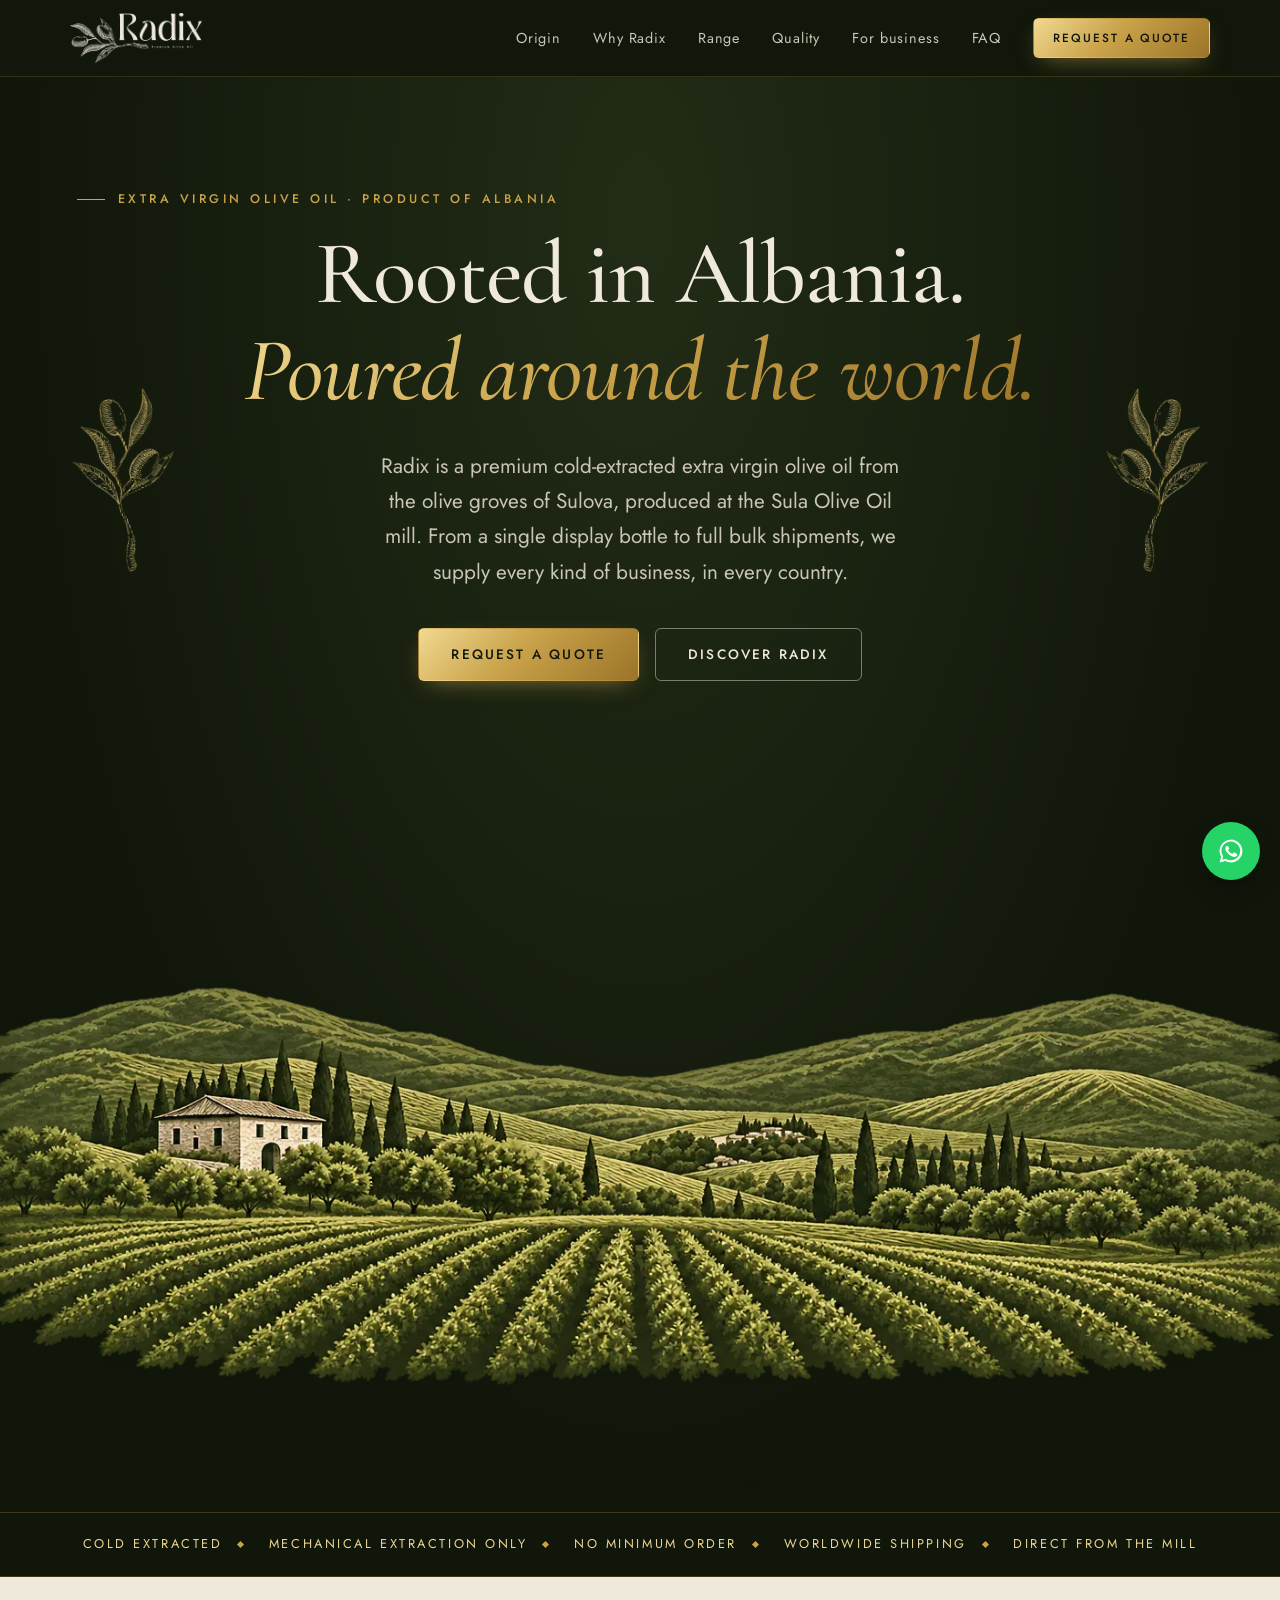
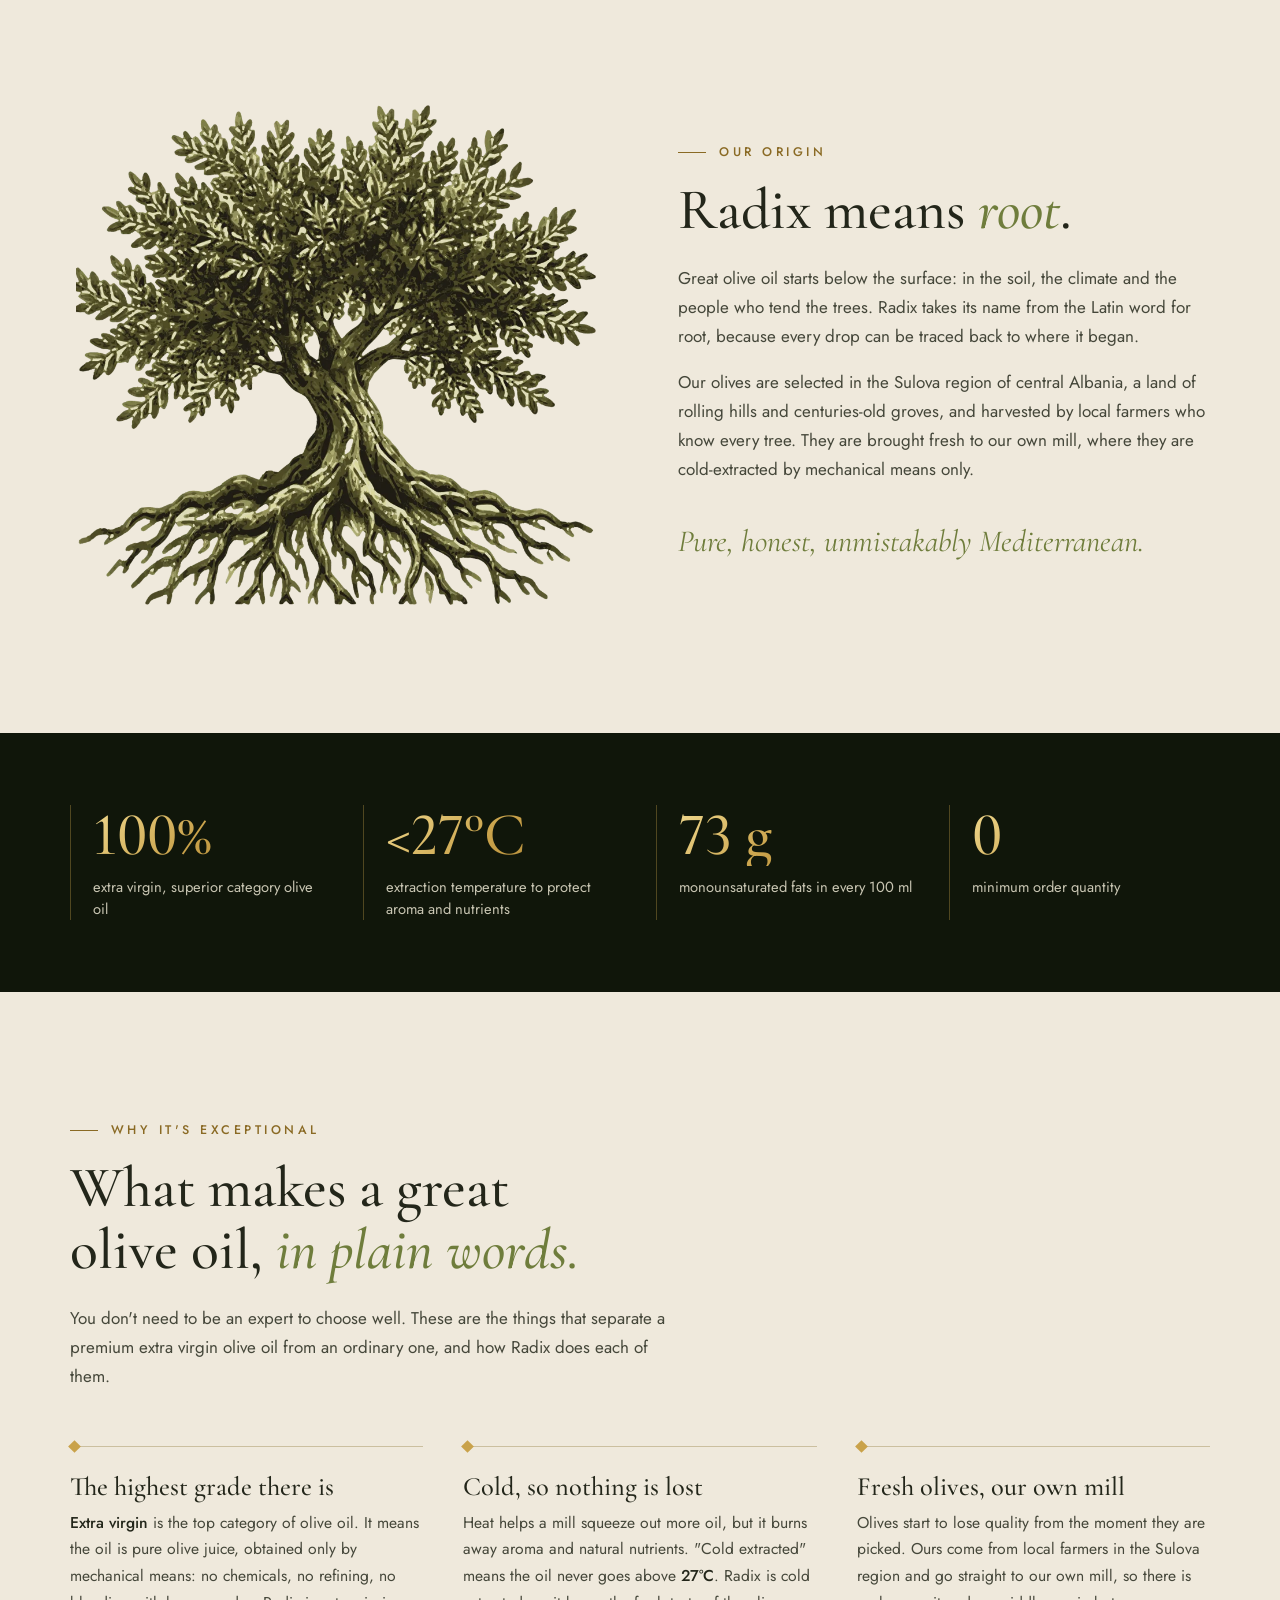
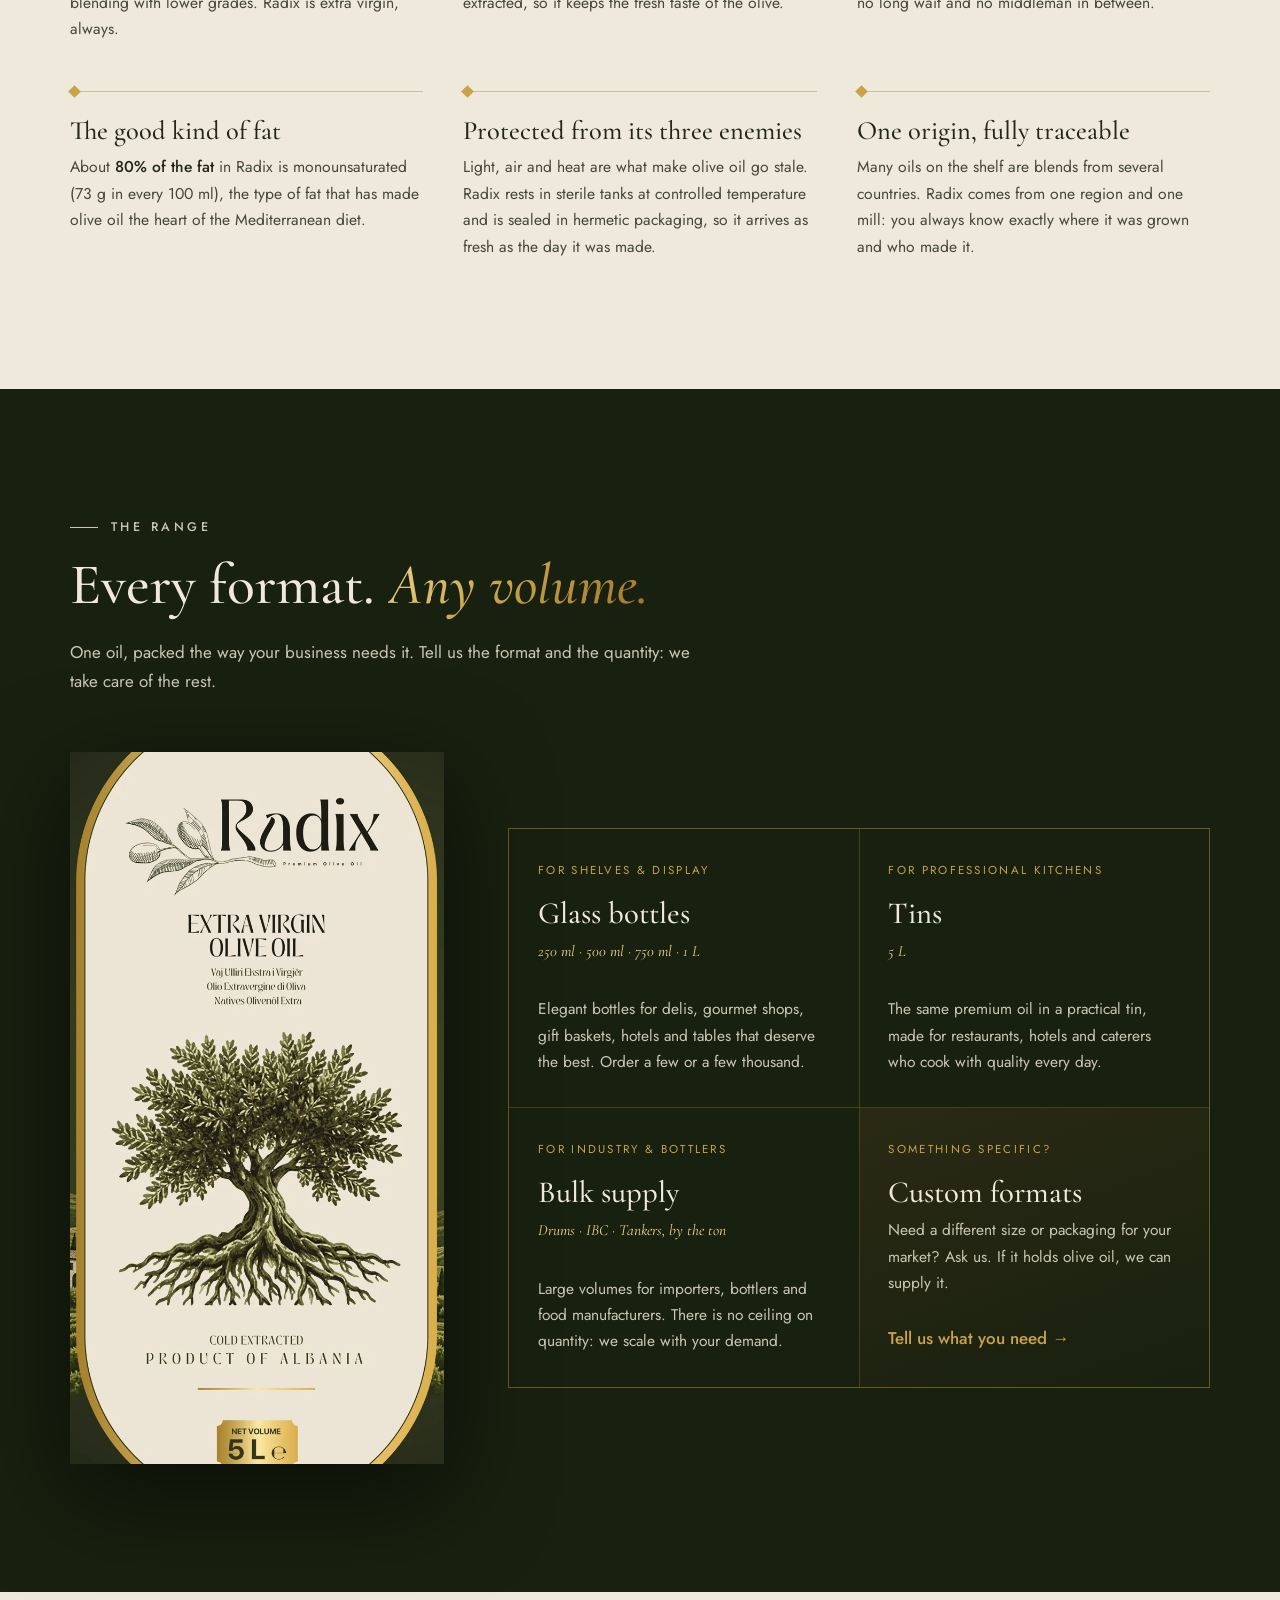
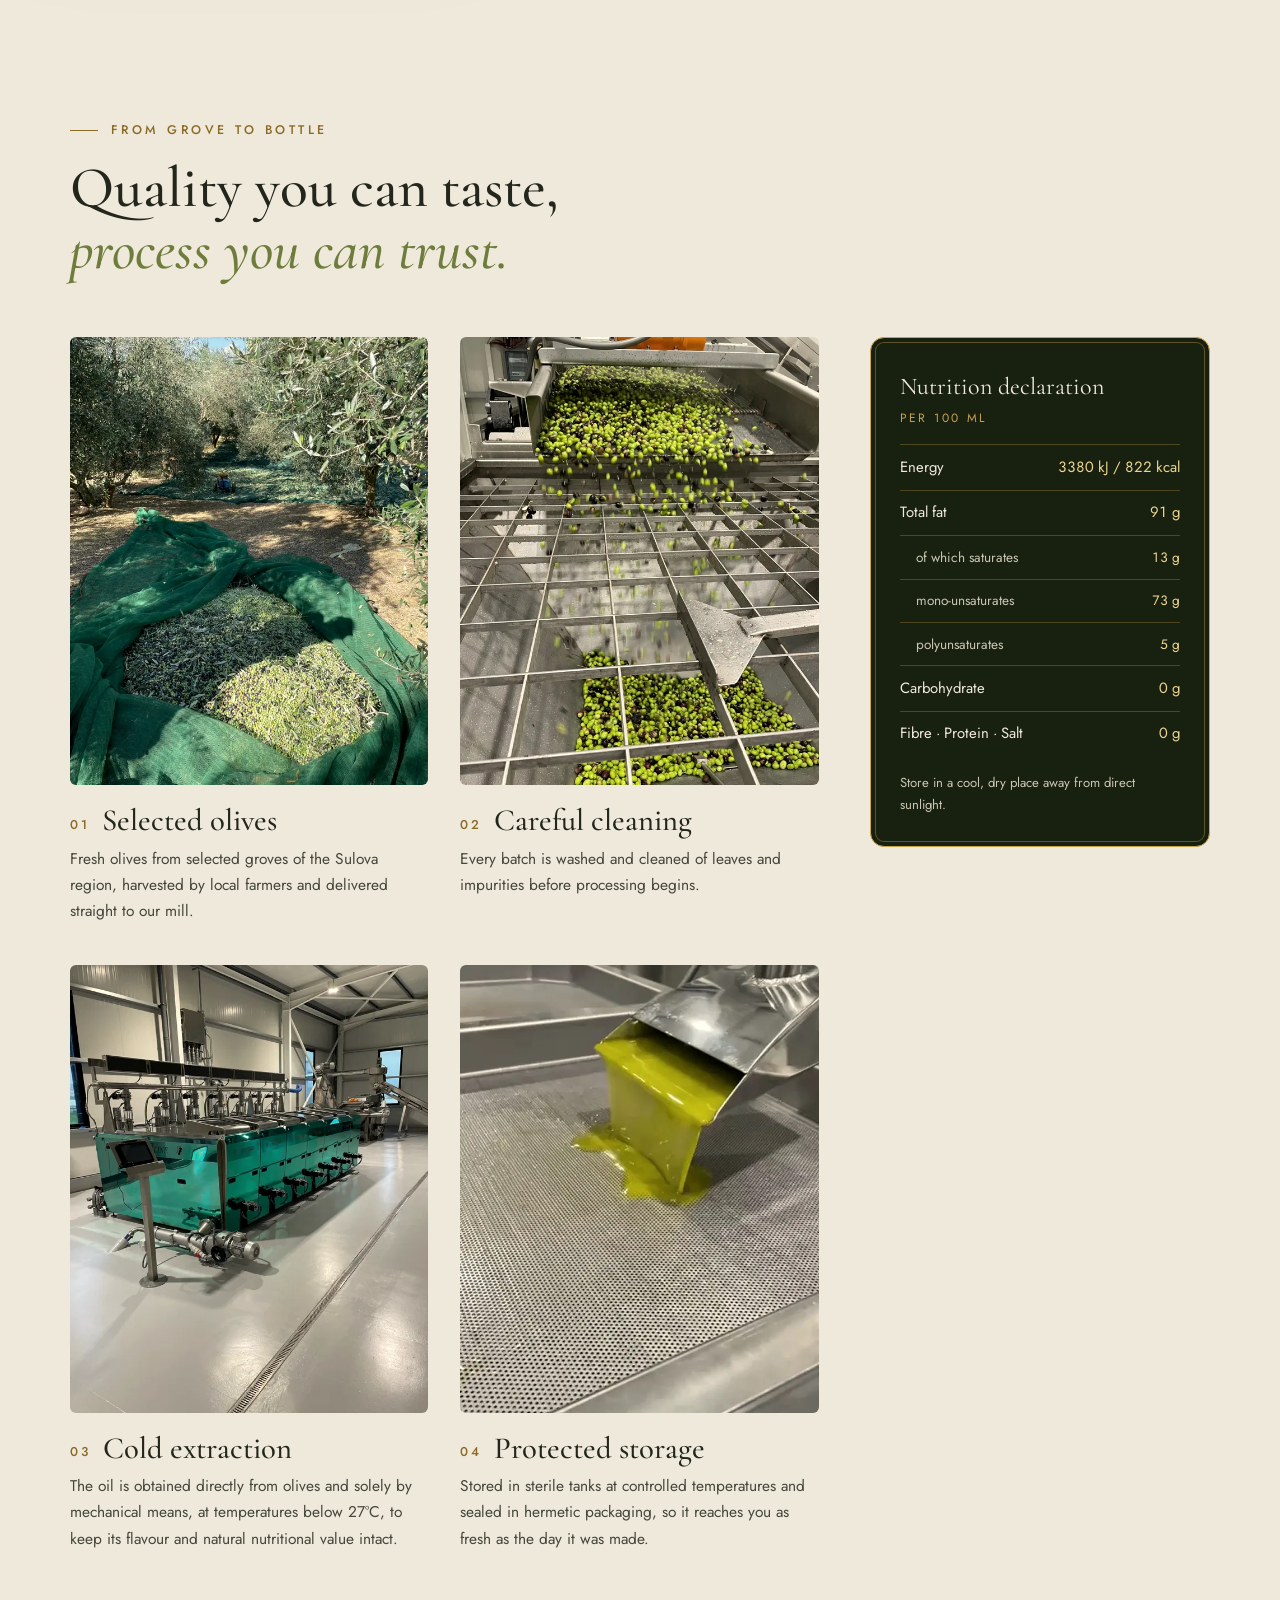
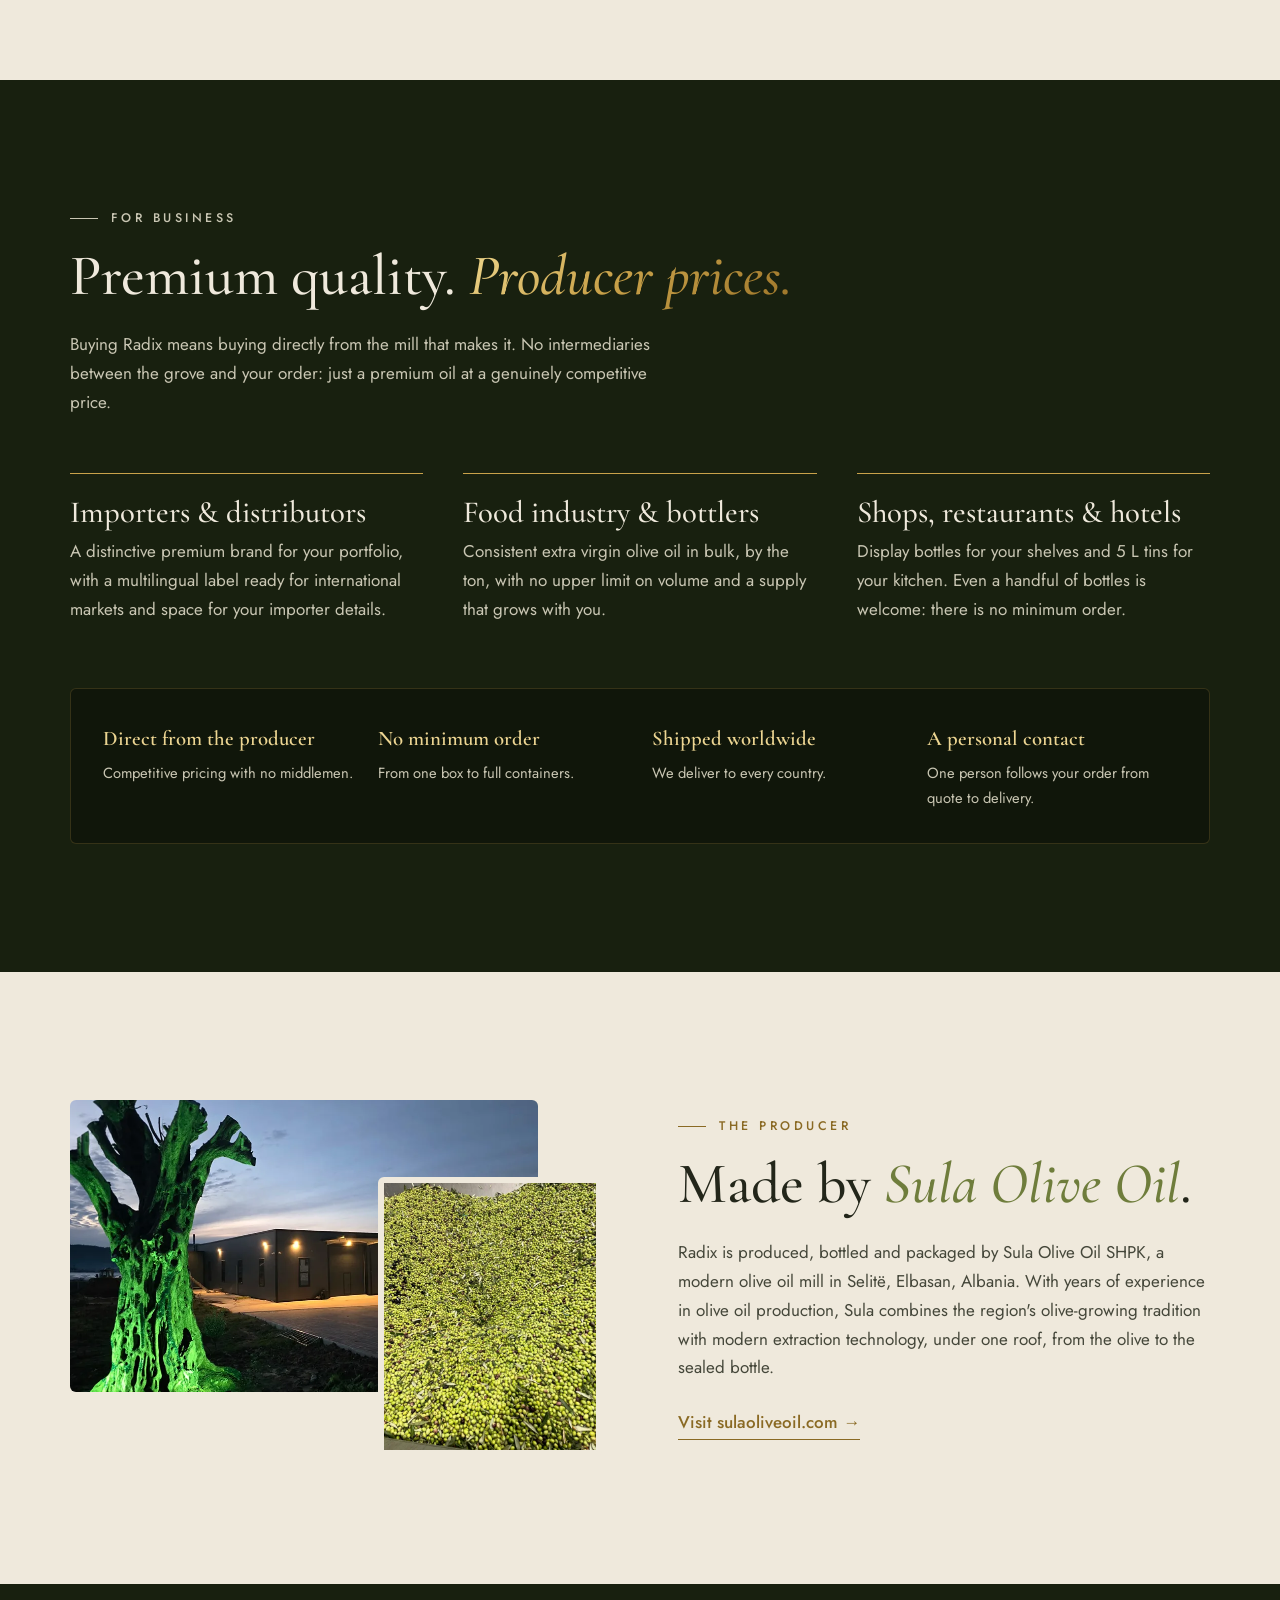
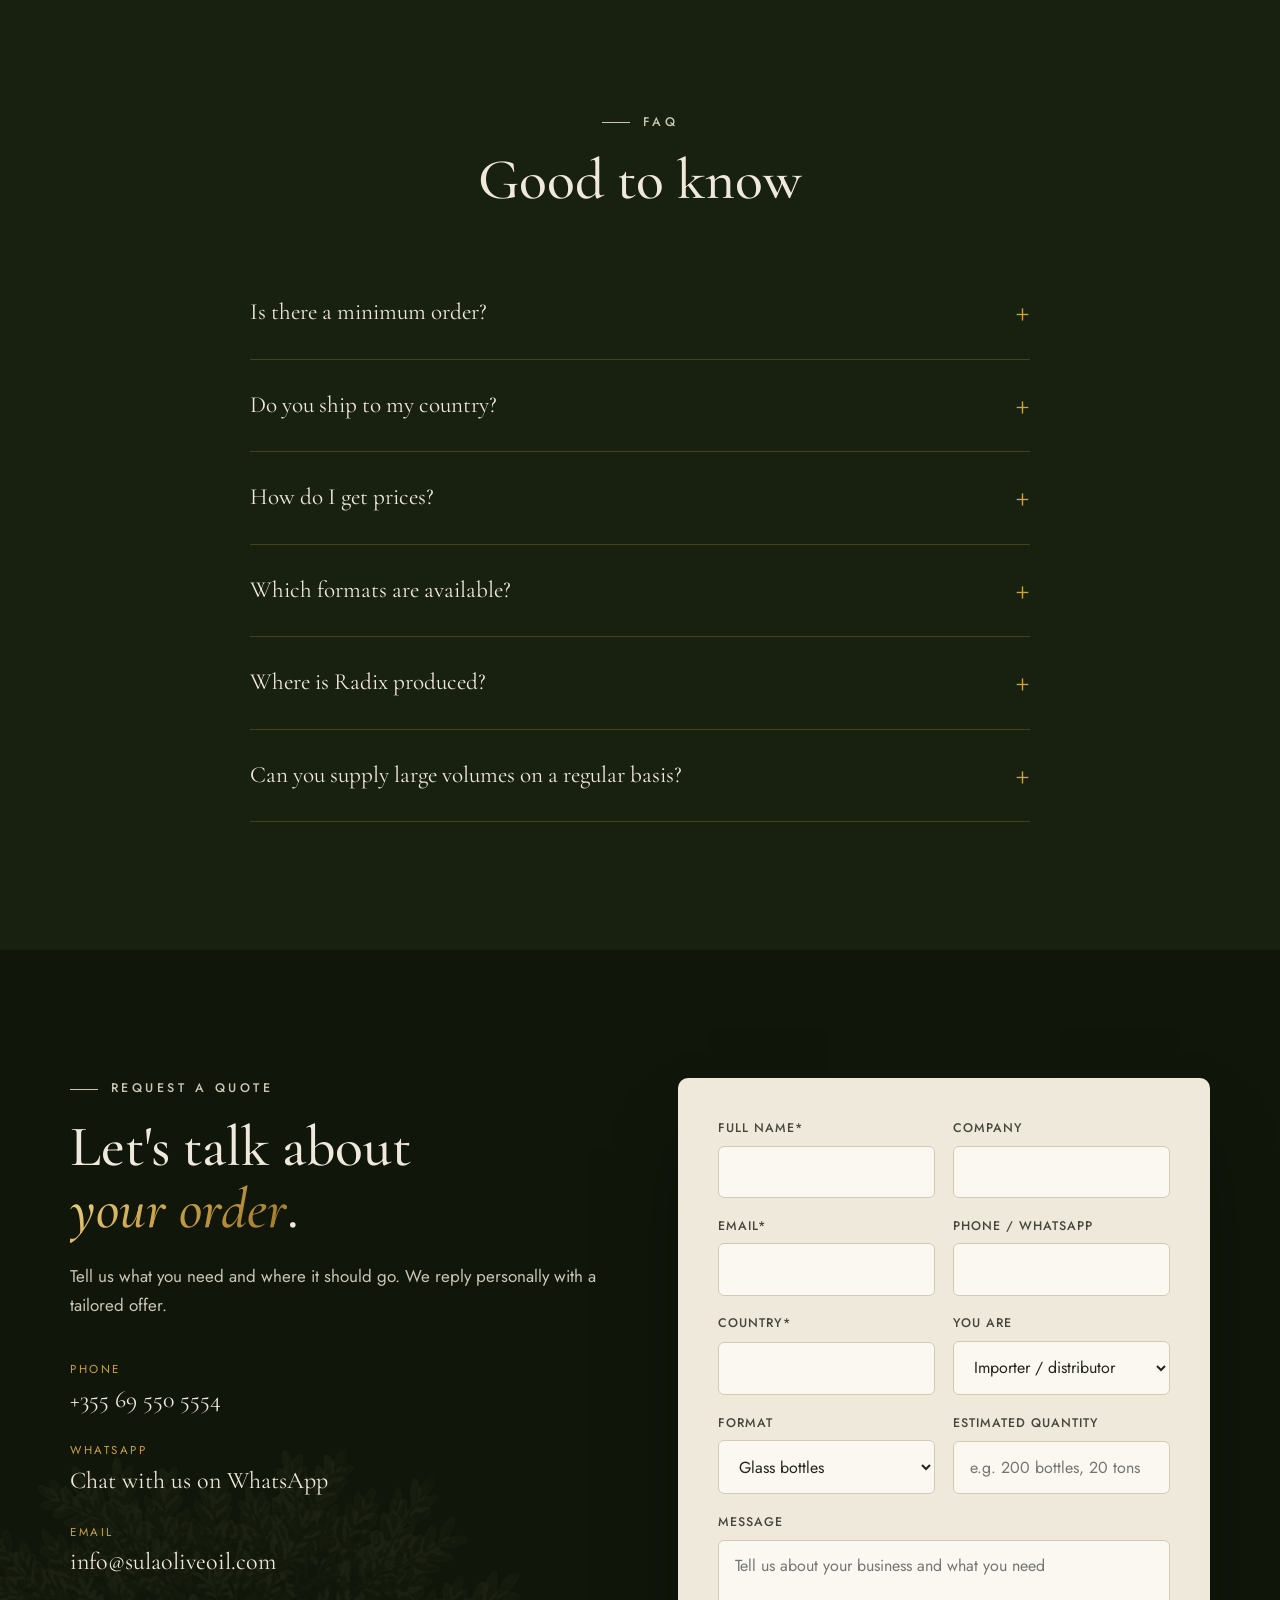
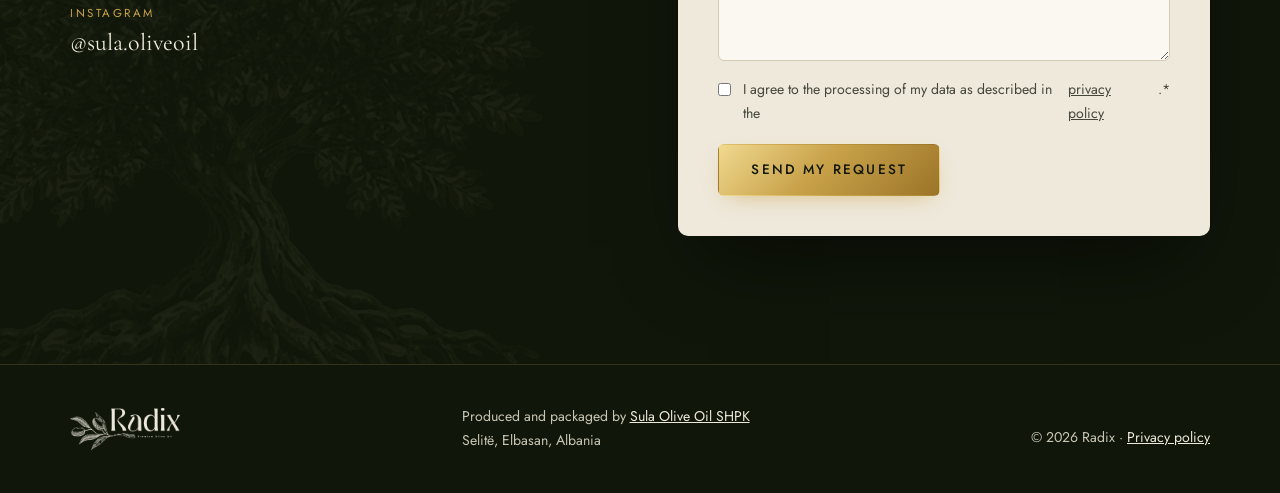
==== clienti/sula/radix-sito/index.html @ 295c9f26 "Sito Radix: pagina completa, foto, privacy, Netlify Co-Authored-By: Claude Opus 5.5 <noreply@anthrop" ====
<!doctype html>
<html lang="en">
<head>
  <meta charset="utf-8">
  <meta name="viewport" content="width=device-width, initial-scale=1">
  <title>Radix | Premium Extra Virgin Olive Oil from Albania</title>
  <meta name="description" content="Radix is a premium cold-extracted extra virgin olive oil from the Sulova region of Albania, produced by Sula Olive Oil. Every format, any volume, no minimum order, shipped worldwide.">
  <meta name="theme-color" content="#18200f">
  <meta property="og:title" content="Radix | Premium Extra Virgin Olive Oil from Albania">
  <meta property="og:description" content="Cold-extracted extra virgin olive oil from Sulova, Albania. From a single display bottle to bulk by the ton, shipped worldwide.">
  <meta property="og:type" content="website">
  <meta property="og:image" content="assets/og.jpg">
  <link rel="icon" href="assets/favicon.svg" type="image/svg+xml">
  <link rel="preconnect" href="https://fonts.googleapis.com">
  <link rel="preconnect" href="https://fonts.gstatic.com" crossorigin>
  <link href="https://fonts.googleapis.com/css2?family=Cormorant+Garamond:ital,wght@0,500;0,600;1,500&family=Jost:wght@300;400;500&display=swap" rel="stylesheet">
  <link rel="stylesheet" href="style.css">
  <script type="application/ld+json">
  {"@context":"https://schema.org","@type":"Product","name":"Radix Premium Extra Virgin Olive Oil","brand":{"@type":"Brand","name":"Radix"},
   "manufacturer":{"@type":"Organization","name":"Sula Olive Oil SHPK","url":"https://sulaoliveoil.com","address":{"@type":"PostalAddress","addressLocality":"Selitë, Elbasan","addressCountry":"AL"}},
   "countryOfOrigin":"Albania","category":"Extra virgin olive oil","description":"Cold-extracted extra virgin olive oil from selected olives of the Sulova region, Albania."}
  </script>
</head>
<body>

<header class="nav" id="top">
  <div class="wrap nav__inner">
    <a href="#top" class="nav__logo" aria-label="Radix, back to top"><img src="assets/logo-light.webp" alt="Radix Premium Olive Oil" width="150" height="57"></a>
    <nav class="nav__links" id="menu" aria-label="Main">
      <a href="#origin">Origin</a>
      <a href="#why">Why Radix</a>
      <a href="#range">Range</a>
      <a href="#quality">Quality</a>
      <a href="#business">For business</a>
      <a href="#faq">FAQ</a>
      <a href="#contact" class="btn btn--gold btn--small">Request a quote</a>
    </nav>
    <button class="nav__toggle" aria-label="Open menu" aria-expanded="false" aria-controls="menu"><span></span><span></span></button>
  </div>
</header>

<main>
  <!-- HERO -->
  <section class="hero">
    <img class="hero__sprig hero__sprig--l" src="assets/sprig.webp" alt="" aria-hidden="true">
    <img class="hero__sprig hero__sprig--r" src="assets/sprig.webp" alt="" aria-hidden="true">
    <div class="wrap hero__inner">
      <p class="eyebrow">Extra Virgin Olive Oil · Product of Albania</p>
      <h1>Rooted in Albania.<br><em>Poured around the world.</em></h1>
      <p class="lead">Radix is a premium cold-extracted extra virgin olive oil from the olive groves of Sulova, produced at the Sula Olive Oil mill. From a single display bottle to full bulk shipments, we supply every kind of business, in every country.</p>
      <div class="hero__cta">
        <a href="#contact" class="btn btn--gold">Request a quote</a>
        <a href="#origin" class="btn btn--line">Discover Radix</a>
      </div>
    </div>
    <img class="hero__land" src="assets/landscape.webp" alt="Olive groves and rolling hills of the Sulova region" width="1536" height="1024">
  </section>

  <!-- TRUST STRIP -->
  <div class="strip">
    <ul class="wrap strip__list">
      <li>Cold extracted</li>
      <li>Mechanical extraction only</li>
      <li>No minimum order</li>
      <li>Worldwide shipping</li>
      <li>Direct from the mill</li>
    </ul>
  </div>

  <!-- ORIGIN -->
  <section class="section section--cream" id="origin">
    <div class="wrap split">
      <div class="split__media"><img src="assets/tree.webp" alt="Engraved olive tree with its roots visible" width="900" height="866" loading="lazy"></div>
      <div>
        <p class="eyebrow">Our origin</p>
        <h2>Radix means <em>root</em>.</h2>
        <p>Great olive oil starts below the surface: in the soil, the climate and the people who tend the trees. Radix takes its name from the Latin word for root, because every drop can be traced back to where it began.</p>
        <p>Our olives are selected in the Sulova region of central Albania, a land of rolling hills and centuries-old groves, and harvested by local farmers who know every tree. They are brought fresh to our own mill, where they are cold-extracted by mechanical means only.</p>
        <p class="signature">Pure, honest, unmistakably Mediterranean.</p>
      </div>
    </div>
  </section>

  <!-- NUMBERS -->
  <section class="numbers">
    <div class="wrap numbers__grid">
      <div><strong>100%</strong><span>extra virgin, superior category olive oil</span></div>
      <div><strong>&lt;27°C</strong><span>extraction temperature to protect aroma and nutrients</span></div>
      <div><strong>73 g</strong><span>monounsaturated fats in every 100 ml</span></div>
      <div><strong>0</strong><span>minimum order quantity</span></div>
    </div>
  </section>

  <!-- WHY IT'S EXCEPTIONAL (plain language) -->
  <section class="section section--cream" id="why">
    <div class="wrap">
      <div class="head">
        <p class="eyebrow">Why it's exceptional</p>
        <h2>What makes a great olive oil, <em>in plain words.</em></h2>
        <p>You don't need to be an expert to choose well. These are the things that separate a premium extra virgin olive oil from an ordinary one, and how Radix does each of them.</p>
      </div>
      <div class="facts">
        <article>
          <h3>The highest grade there is</h3>
          <p><b>Extra virgin</b> is the top category of olive oil. It means the oil is pure olive juice, obtained only by mechanical means: no chemicals, no refining, no blending with lower grades. Radix is extra virgin, always.</p>
        </article>
        <article>
          <h3>Cold, so nothing is lost</h3>
          <p>Heat helps a mill squeeze out more oil, but it burns away aroma and natural nutrients. "Cold extracted" means the oil never goes above <b>27°C</b>. Radix is cold extracted, so it keeps the fresh taste of the olive.</p>
        </article>
        <article>
          <h3>Fresh olives, our own mill</h3>
          <p>Olives start to lose quality from the moment they are picked. Ours come from local farmers in the Sulova region and go straight to our own mill, so there is no long wait and no middleman in between.</p>
        </article>
        <article>
          <h3>The good kind of fat</h3>
          <p>About <b>80% of the fat</b> in Radix is monounsaturated (73 g in every 100 ml), the type of fat that has made olive oil the heart of the Mediterranean diet.</p>
        </article>
        <article>
          <h3>Protected from its three enemies</h3>
          <p>Light, air and heat are what make olive oil go stale. Radix rests in sterile tanks at controlled temperature and is sealed in hermetic packaging, so it arrives as fresh as the day it was made.</p>
        </article>
        <article>
          <h3>One origin, fully traceable</h3>
          <p>Many oils on the shelf are blends from several countries. Radix comes from one region and one mill: you always know exactly where it was grown and who made it.</p>
        </article>
      </div>
    </div>
  </section>

  <!-- RANGE -->
  <section class="section section--dark" id="range">
    <div class="wrap">
      <div class="head">
        <p class="eyebrow">The range</p>
        <h2>Every format. <em>Any volume.</em></h2>
        <p>One oil, packed the way your business needs it. Tell us the format and the quantity: we take care of the rest.</p>
      </div>
      <div class="range">
        <figure class="range__label"><img src="assets/label.webp" alt="Radix Extra Virgin Olive Oil label, 5 litre format" width="700" height="1332" loading="lazy"></figure>
        <div class="range__cards">
          <article class="card">
            <span class="card__tag">For shelves &amp; display</span>
            <h3>Glass bottles</h3>
            <p class="card__sizes">250 ml · 500 ml · 750 ml · 1 L</p>
            <p>Elegant bottles for delis, gourmet shops, gift baskets, hotels and tables that deserve the best. Order a few or a few thousand.</p>
          </article>
          <article class="card">
            <span class="card__tag">For professional kitchens</span>
            <h3>Tins</h3>
            <p class="card__sizes">5 L</p>
            <p>The same premium oil in a practical tin, made for restaurants, hotels and caterers who cook with quality every day.</p>
          </article>
          <article class="card">
            <span class="card__tag">For industry &amp; bottlers</span>
            <h3>Bulk supply</h3>
            <p class="card__sizes">Drums · IBC · Tankers, by the ton</p>
            <p>Large volumes for importers, bottlers and food manufacturers. There is no ceiling on quantity: we scale with your demand.</p>
          </article>
          <article class="card card--gold">
            <span class="card__tag">Something specific?</span>
            <h3>Custom formats</h3>
            <p>Need a different size or packaging for your market? Ask us. If it holds olive oil, we can supply it.</p>
            <a href="#contact" class="link">Tell us what you need →</a>
          </article>
        </div>
      </div>
    </div>
  </section>

  <!-- QUALITY -->
  <section class="section section--cream" id="quality">
    <div class="wrap">
      <div class="head">
        <p class="eyebrow">From grove to bottle</p>
        <h2>Quality you can taste, <em>process you can trust.</em></h2>
      </div>
      <div class="quality">
        <ol class="steps">
          <li><img src="assets/photo-grove.webp" alt="Olive harvest nets under the trees in a Sulova grove" width="640" height="800" loading="lazy"><h3>Selected olives</h3><p>Fresh olives from selected groves of the Sulova region, harvested by local farmers and delivered straight to our mill.</p></li>
          <li><img src="assets/photo-cleaning.webp" alt="Fresh green olives moving through the washing line" width="640" height="800" loading="lazy"><h3>Careful cleaning</h3><p>Every batch is washed and cleaned of leaves and impurities before processing begins.</p></li>
          <li><img src="assets/photo-extraction.webp" alt="Extraction machinery inside the Sula Olive Oil mill" width="640" height="800" loading="lazy"><h3>Cold extraction</h3><p>The oil is obtained directly from olives and solely by mechanical means, at temperatures below 27°C, to keep its flavour and natural nutritional value intact.</p></li>
          <li><img src="assets/photo-oil.webp" alt="Freshly extracted olive oil flowing at the mill" width="640" height="800" loading="lazy"><h3>Protected storage</h3><p>Stored in sterile tanks at controlled temperatures and sealed in hermetic packaging, so it reaches you as fresh as the day it was made.</p></li>
        </ol>
        <aside class="nutri" aria-label="Nutrition declaration">
          <p class="nutri__title">Nutrition declaration <span>per 100 ml</span></p>
          <dl>
            <div><dt>Energy</dt><dd>3380 kJ / 822 kcal</dd></div>
            <div><dt>Total fat</dt><dd>91 g</dd></div>
            <div class="sub"><dt>of which saturates</dt><dd>13 g</dd></div>
            <div class="sub"><dt>mono-unsaturates</dt><dd>73 g</dd></div>
            <div class="sub"><dt>polyunsaturates</dt><dd>5 g</dd></div>
            <div><dt>Carbohydrate</dt><dd>0 g</dd></div>
            <div><dt>Fibre · Protein · Salt</dt><dd>0 g</dd></div>
          </dl>
          <p class="nutri__note">Store in a cool, dry place away from direct sunlight.</p>
        </aside>
      </div>
    </div>
  </section>

  <!-- BUSINESS -->
  <section class="section section--dark" id="business">
    <div class="wrap">
      <div class="head">
        <p class="eyebrow">For business</p>
        <h2>Premium quality. <em>Producer prices.</em></h2>
        <p>Buying Radix means buying directly from the mill that makes it. No intermediaries between the grove and your order: just a premium oil at a genuinely competitive price.</p>
      </div>
      <div class="audiences">
        <article>
          <h3>Importers &amp; distributors</h3>
          <p>A distinctive premium brand for your portfolio, with a multilingual label ready for international markets and space for your importer details.</p>
        </article>
        <article>
          <h3>Food industry &amp; bottlers</h3>
          <p>Consistent extra virgin olive oil in bulk, by the ton, with no upper limit on volume and a supply that grows with you.</p>
        </article>
        <article>
          <h3>Shops, restaurants &amp; hotels</h3>
          <p>Display bottles for your shelves and 5 L tins for your kitchen. Even a handful of bottles is welcome: there is no minimum order.</p>
        </article>
      </div>
      <ul class="why">
        <li><strong>Direct from the producer</strong>Competitive pricing with no middlemen.</li>
        <li><strong>No minimum order</strong>From one box to full containers.</li>
        <li><strong>Shipped worldwide</strong>We deliver to every country.</li>
        <li><strong>A personal contact</strong>One person follows your order from quote to delivery.</li>
      </ul>
    </div>
  </section>

  <!-- PRODUCER -->
  <section class="section section--cream producer">
    <div class="wrap split">
      <div class="producer__media">
        <img class="producer__mill" src="assets/photo-mill.webp" alt="The Sula Olive Oil mill in Selitë, Elbasan, at dusk" width="1024" height="576" loading="lazy">
        <img class="producer__olives" src="assets/photo-olives.webp" alt="Freshly harvested olives at the mill" width="640" height="800" loading="lazy">
      </div>
      <div>
      <p class="eyebrow">The producer</p>
      <h2>Made by <em>Sula Olive Oil</em>.</h2>
      <p>Radix is produced, bottled and packaged by Sula Olive Oil SHPK, a modern olive oil mill in Selitë, Elbasan, Albania. With years of experience in olive oil production, Sula combines the region's olive-growing tradition with modern extraction technology, under one roof, from the olive to the sealed bottle.</p>
      <a class="link" href="https://sulaoliveoil.com" target="_blank" rel="noopener">Visit sulaoliveoil.com →</a>
      </div>
    </div>
  </section>

  <!-- FAQ -->
  <section class="section section--dark" id="faq">
    <div class="wrap wrap--narrow">
      <div class="head center">
        <p class="eyebrow">FAQ</p>
        <h2>Good to know</h2>
      </div>
      <details><summary>Is there a minimum order?</summary><p>No. You can order a few display bottles or several tons of bulk oil. Every order receives the same care.</p></details>
      <details><summary>Do you ship to my country?</summary><p>Yes. We ship worldwide. Tell us your destination and we will include delivery in your quote.</p></details>
      <details><summary>How do I get prices?</summary><p>Send us a request with the format, the quantity and the destination. You will receive a personalised quote based on your volume, with producer pricing.</p></details>
      <details><summary>Which formats are available?</summary><p>Glass bottles from 250 ml to 1 L, 5 L tins and bulk supply in drums, IBC tanks or tankers. Other formats are available on request.</p></details>
      <details><summary>Where is Radix produced?</summary><p>Radix is made from selected olives of the Sulova region and cold-extracted at the Sula Olive Oil mill in Selitë, Elbasan, Albania.</p></details>
      <details><summary>Can you supply large volumes on a regular basis?</summary><p>Yes. There is no upper limit on quantity, and we can plan recurring supply around your needs.</p></details>
    </div>
  </section>

  <!-- CONTACT -->
  <section class="section contact" id="contact">
    <img class="contact__tree" src="assets/tree.webp" alt="" aria-hidden="true" loading="lazy">
    <div class="wrap split split--top">
      <div>
        <p class="eyebrow">Request a quote</p>
        <h2>Let's talk about <em>your order</em>.</h2>
        <p>Tell us what you need and where it should go. We reply personally with a tailored offer.</p>
        <!-- TODO: replace email with the Radix address when available -->
        <ul class="contact__list">
          <li><span>Phone</span><a href="tel:+355695505554">+355 69 550 5554</a></li>
          <li><span>WhatsApp</span><a href="https://wa.me/355695505554" target="_blank" rel="noopener">Chat with us on WhatsApp</a></li>
          <li><span>Email</span><a href="mailto:info@sulaoliveoil.com">info@sulaoliveoil.com</a></li>
          <li><span>Instagram</span><a href="https://www.instagram.com/sula.oliveoil/" target="_blank" rel="noopener">@sula.oliveoil</a></li>
        </ul>
      </div>
      <form class="form" name="quote" method="POST" data-netlify="true" netlify-honeypot="company_website" action="thank-you.html">
        <input type="hidden" name="form-name" value="quote">
        <p class="hp"><label>Leave this empty <input name="company_website"></label></p>
        <div class="form__row">
          <label>Full name*<input id="f-name" name="name" required autocomplete="name"></label>
          <label>Company<input id="f-company" name="company" autocomplete="organization"></label>
        </div>
        <div class="form__row">
          <label>Email*<input type="email" id="f-email" name="email" required autocomplete="email"></label>
          <label>Phone / WhatsApp<input type="tel" id="f-phone" name="phone" autocomplete="tel"></label>
        </div>
        <div class="form__row">
          <label>Country*<input id="f-country" name="country" required autocomplete="country-name"></label>
          <label>You are
            <select id="f-business_type" name="business_type">
              <option>Importer / distributor</option>
              <option>Food industry / bottler</option>
              <option>Shop / retailer</option>
              <option>Restaurant / hotel / catering</option>
              <option>Private buyer</option>
              <option>Other</option>
            </select>
          </label>
        </div>
        <div class="form__row">
          <label>Format
            <select id="f-format" name="format">
              <option>Glass bottles</option>
              <option>5 L tins</option>
              <option>Bulk (drums / IBC / tanker)</option>
              <option>Custom format</option>
              <option>Not sure yet</option>
            </select>
          </label>
          <label>Estimated quantity<input id="f-quantity" name="quantity" placeholder="e.g. 200 bottles, 20 tons"></label>
        </div>
        <label>Message<textarea id="f-message" name="message" rows="4" placeholder="Tell us about your business and what you need"></textarea></label>
        <label class="check"><input type="checkbox" id="f-privacy" name="privacy" required> I agree to the processing of my data as described in the <a href="privacy.html">privacy policy</a>.*</label>
        <button class="btn btn--gold" type="submit">Send my request</button>
      </form>
    </div>
  </section>
</main>

<footer class="footer">
  <div class="wrap footer__inner">
    <img src="assets/logo-light.webp" alt="Radix" width="130" height="50" loading="lazy">
    <p>Produced and packaged by <a href="https://sulaoliveoil.com" target="_blank" rel="noopener">Sula Olive Oil SHPK</a><br>Selitë, Elbasan, Albania</p>
    <p>© <span id="year">2026</span> Radix · <a href="privacy.html">Privacy policy</a></p>
  </div>
</footer>

<a class="wa" href="https://wa.me/355695505554" target="_blank" rel="noopener" aria-label="Chat on WhatsApp">
  <svg viewBox="0 0 32 32" width="28" height="28" aria-hidden="true"><path fill="currentColor" d="M16 3a13 13 0 0 0-11.2 19.6L3 29l6.6-1.7A13 13 0 1 0 16 3zm0 23.7c-2 0-4-.6-5.7-1.6l-.4-.2-3.9 1 1-3.8-.3-.4A10.7 10.7 0 1 1 16 26.7zm5.9-8c-.3-.2-1.9-1-2.2-1-.3-.1-.5-.2-.7.1l-1 1.3c-.2.2-.4.2-.7.1a8.8 8.8 0 0 1-4.4-3.8c-.3-.6.3-.5 1-1.7.1-.2 0-.4 0-.6l-1-2.4c-.3-.6-.5-.5-.7-.5h-.6c-.2 0-.6.1-.9.4-.3.3-1.2 1.1-1.2 2.8s1.2 3.2 1.4 3.5c.2.2 2.4 3.6 5.8 5 2.1.9 3 1 4 .8.7-.1 1.9-.8 2.2-1.5.3-.8.3-1.4.2-1.5l-.6-.4z"/></svg>
</a>

<script src="main.js"></script>
</body>
</html>
---- clienti/sula/radix-sito/style.css ----
/* Layout: alternating bands, dark olive like the tin and cream like the oval label; gold only for lines, numbers and calls to action.
   Single deliberate look taken from the Radix label, so no light/dark switch. */
:root{
  --olive-deep:#10160a; --olive:#18200f; --olive-2:#222c16; --moss:#6f7d3c;
  --cream:#efe9dc; --cream-2:#e4dccb; --ink:#23261a; --ink-soft:#45473a;
  --gold:#c9a24a; --gold-hi:#ecd592; --gold-grad:linear-gradient(135deg,#f0d98f 0%,#c9a24a 45%,#9c7428 100%);
  --on-dark:#efe9dc; --on-dark-soft:#c9c6b3;
  --f-display:"Cormorant Garamond","Cormorant",Garamond,"Times New Roman",serif;
  --f-body:Jost,"Futura","Avenir Next","Segoe UI",sans-serif;
  --step-0:1.0625rem; --step-1:1.3rem; --step-2:clamp(1.6rem,2.4vw,2rem); --step-3:clamp(2.3rem,4.6vw,3.6rem); --step-4:clamp(2.9rem,7vw,5.6rem);
  --r:6px; --wrap:1180px;
  color-scheme:dark;
}
*{box-sizing:border-box;margin:0;padding:0}
html{scroll-behavior:smooth;scroll-padding-top:80px}
body{font:400 var(--step-0)/1.7 var(--f-body);color:var(--ink);background:var(--olive);-webkit-font-smoothing:antialiased}
img{max-width:100%;display:block;height:auto}
a{color:inherit}
:focus-visible{outline:2px solid var(--gold);outline-offset:3px}
h1,h2,h3{font-family:var(--f-display);font-weight:500;line-height:1.08;text-wrap:balance}
h1{font-size:var(--step-4);letter-spacing:-.01em}
h2{font-size:var(--step-3);margin-bottom:1.4rem}
h3{font-size:var(--step-2);margin-bottom:.5rem}
h1 em,h2 em{font-style:italic;background:var(--gold-grad);-webkit-background-clip:text;background-clip:text;color:transparent}
.section--cream h2 em,.section--cream h1 em{background:none;color:var(--moss)}
p{max-width:62ch}
p+p{margin-top:1.1rem}
.wrap{max-width:var(--wrap);margin:0 auto;padding-left:max(20px,env(safe-area-inset-left,0px));padding-right:max(20px,env(safe-area-inset-right,0px))}
.wrap--narrow{max-width:820px}
.center{text-align:center}.center p{margin-left:auto;margin-right:auto}
.eyebrow{font-family:var(--f-body);font-size:.78rem;font-weight:500;letter-spacing:.28em;text-transform:uppercase;color:var(--gold);margin-bottom:1rem;display:flex;align-items:center;gap:.8rem}
.center .eyebrow{justify-content:center}
.eyebrow::before{content:"";width:28px;height:1px;background:currentColor}
.section--cream .eyebrow{color:#8a6a24}
/* buttons */
.btn{display:inline-flex;align-items:center;justify-content:center;gap:.5rem;font:500 .85rem/1 var(--f-body);letter-spacing:.16em;text-transform:uppercase;text-decoration:none;padding:1.15rem 2rem;border-radius:var(--r);cursor:pointer;border:1px solid transparent;transition:transform .25s,box-shadow .25s,background .25s,color .25s}
.btn--gold{background:var(--gold-grad);color:var(--olive-deep);box-shadow:0 8px 24px -10px rgba(201,162,74,.7)}
.btn--gold:hover{transform:translateY(-2px);box-shadow:0 14px 30px -10px rgba(201,162,74,.9)}
.btn--line{border-color:rgba(239,233,220,.45);color:var(--on-dark)}
.btn--line:hover{border-color:var(--gold);color:var(--gold-hi)}
.btn--small{padding:.8rem 1.2rem;font-size:.74rem}
.link{display:inline-block;margin-top:1.6rem;color:var(--gold);font-weight:500;text-decoration:none;border-bottom:1px solid currentColor;padding-bottom:2px}
.section--cream .link{color:#8a6a24}
/* nav */
body::before{content:"";position:fixed;inset:0 0 auto;height:env(safe-area-inset-top,0px);z-index:30;background:var(--olive-deep)}
.nav{position:sticky;top:env(safe-area-inset-top,0px);z-index:20;background:rgba(16,22,10,.82);backdrop-filter:blur(12px);-webkit-backdrop-filter:blur(12px);border-bottom:1px solid rgba(201,162,74,.18)}
.nav__inner{display:flex;align-items:center;justify-content:space-between;height:76px}
.nav__logo img{width:132px;height:auto}
.nav__links{display:flex;align-items:center;gap:2rem}
.nav__links a:not(.btn){color:var(--on-dark-soft);text-decoration:none;font-size:.9rem;letter-spacing:.06em;transition:color .2s}
.nav__links a:not(.btn):hover{color:var(--gold-hi)}
.nav__toggle{display:none;background:none;border:0;width:44px;height:44px;cursor:pointer;flex-direction:column;justify-content:center;align-items:center;gap:7px}
.nav__toggle span{width:26px;height:1.5px;background:var(--on-dark);transition:transform .25s}
.nav.open .nav__toggle span:first-child{transform:translateY(4.25px) rotate(45deg)}
.nav.open .nav__toggle span:last-child{transform:translateY(-4.25px) rotate(-45deg)}
/* hero */
.hero{position:relative;overflow:hidden;background:radial-gradient(ellipse at 50% 10%,var(--olive-2),var(--olive-deep) 70%);color:var(--on-dark);text-align:center;padding-top:clamp(4rem,9vw,7rem)}
.hero__inner{position:relative;z-index:2}
.hero .eyebrow{justify-content:center}
.hero .lead{margin:1.8rem auto 2.4rem;font-size:var(--step-1);color:var(--on-dark-soft);max-width:44ch}
.hero__cta{display:flex;flex-wrap:wrap;gap:1rem;justify-content:center}
.hero__land{position:relative;z-index:1;width:min(1400px,120%);max-width:none;margin:clamp(-9rem,-8vw,-2rem) auto 0;left:50%;transform:translateX(-50%);mask-image:linear-gradient(to bottom,transparent 0%,#000 30%);-webkit-mask-image:linear-gradient(to bottom,transparent 0%,#000 30%)}
.hero__sprig{position:absolute;z-index:1;width:clamp(60px,8vw,110px);top:22%;opacity:.85}
.hero__sprig--l{left:6%;transform:rotate(-12deg)}
.hero__sprig--r{right:6%;transform:scaleX(-1) rotate(-12deg)}
@keyframes rise{from{opacity:0;transform:translateY(22px)}to{opacity:1;transform:none}}
@keyframes sway{from{rotate:-2deg}to{rotate:2deg}}
.hero__inner>*{animation:rise 1s cubic-bezier(.2,.7,.2,1) both}
.hero__inner>:nth-child(2){animation-delay:.12s}.hero__inner>:nth-child(3){animation-delay:.24s}.hero__inner>:nth-child(4){animation-delay:.36s}
.hero__sprig{animation:sway 6s ease-in-out infinite alternate}
/* strip */
.strip{background:var(--olive-deep);border-block:1px solid rgba(201,162,74,.25);color:var(--gold-hi)}
.strip__list{list-style:none;display:flex;flex-wrap:wrap;justify-content:center;gap:.6rem 2.6rem;padding-block:1.3rem;font-size:.8rem;letter-spacing:.2em;text-transform:uppercase}
.strip__list li{display:flex;align-items:center;gap:.7rem}
.strip__list li+li::before{content:"";width:5px;height:5px;transform:rotate(45deg);background:var(--gold);margin-left:-1.6rem;margin-right:.9rem}
/* sections */
.section{padding-block:clamp(4.5rem,10vw,8rem)}
.section--cream{background:var(--cream);color:var(--ink)}
.section--cream p{color:var(--ink-soft)}
.section--dark{background:var(--olive);color:var(--on-dark)}
.section--dark p{color:var(--on-dark-soft)}
.head{max-width:760px;margin-bottom:3.5rem}
.head.center{margin-inline:auto}
.split{display:grid;grid-template-columns:1fr 1fr;gap:clamp(2.5rem,6vw,6rem);align-items:center}
.split>*{min-width:0}
.split--top{align-items:start}
.split__media img{width:100%;max-width:520px;margin:auto}
.signature{font-family:var(--f-display);font-style:italic;font-size:var(--step-2);color:var(--moss)!important;margin-top:2rem!important}
/* numbers */
.numbers{background:var(--olive-deep);color:var(--on-dark);padding-block:clamp(3rem,6vw,4.5rem)}
.numbers__grid{display:grid;grid-template-columns:repeat(4,1fr);gap:2rem}
.numbers__grid div{border-left:1px solid rgba(201,162,74,.35);padding-left:1.4rem}
.numbers strong{display:block;font:500 clamp(2.6rem,5vw,3.8rem)/1 var(--f-display);background:var(--gold-grad);-webkit-background-clip:text;background-clip:text;color:transparent;margin-bottom:.6rem;font-variant-numeric:lining-nums}
.numbers span{font-size:.92rem;color:var(--on-dark-soft);line-height:1.5;display:block}
/* range */
.range{display:grid;grid-template-columns:minmax(0,.8fr) minmax(0,1.5fr);gap:clamp(2rem,5vw,4.5rem);align-items:center}
.range__label{position:relative}
.range__label img{width:100%;max-width:400px;margin:auto;filter:drop-shadow(0 30px 50px rgba(0,0,0,.55))}
.range__cards{display:grid;grid-template-columns:1fr 1fr;gap:1px;background:rgba(201,162,74,.25);border:1px solid rgba(201,162,74,.25)}
.card{background:var(--olive);padding:2rem 1.8rem;display:flex;flex-direction:column;transition:background .3s}
.card:hover{background:var(--olive-2)}
.card__tag{font-size:.72rem;letter-spacing:.2em;text-transform:uppercase;color:var(--gold);margin-bottom:1rem}
.card__sizes{font-family:var(--f-display);font-size:1.2rem;font-style:italic;color:var(--gold-hi)!important;margin-bottom:.9rem}
.card p{font-size:.97rem}
.card--gold{background:linear-gradient(160deg,#2a2a14,var(--olive))}
.card .link{margin-top:auto;padding-top:1.2rem;border:0}
/* quality */
.quality{display:grid;grid-template-columns:minmax(0,2.2fr) minmax(0,1fr);gap:clamp(2rem,4vw,3.5rem);align-items:start}
.steps{list-style:none;counter-reset:s;display:grid;grid-template-columns:repeat(2,1fr);gap:2.5rem 2rem}
.steps li{counter-increment:s;min-width:0}
.steps img{aspect-ratio:4/5;width:100%;object-fit:cover;border-radius:var(--r);margin-bottom:1.2rem;transition:transform .6s}
.steps li:hover img{transform:scale(1.02)}
.steps h3::before{content:"0" counter(s) "  ";font-family:var(--f-body);font-size:.8rem;letter-spacing:.2em;color:#8a6a24;vertical-align:middle;margin-right:.4rem}
.steps p{font-size:.97rem}
.nutri{position:sticky;top:110px;background:var(--olive);color:var(--on-dark);border:1px solid var(--gold);border-radius:14px;padding:1.8rem;box-shadow:inset 0 0 0 4px var(--olive),inset 0 0 0 5px rgba(201,162,74,.4)}
.nutri__title{font-family:var(--f-display);font-size:1.5rem;color:var(--on-dark)!important;margin-bottom:1rem}
.nutri__title span{display:block;font-family:var(--f-body);font-size:.75rem;letter-spacing:.2em;text-transform:uppercase;color:var(--gold)}
.nutri dl div{display:flex;justify-content:space-between;gap:1rem;padding:.6rem 0;border-top:1px solid rgba(201,162,74,.3);font-size:.93rem}
.nutri dl .sub{padding-left:1rem;font-size:.85rem;color:var(--on-dark-soft)}
.nutri dd{font-variant-numeric:tabular-nums;color:var(--gold-hi);white-space:nowrap}
.nutri__note{font-size:.82rem;color:var(--on-dark-soft)!important;margin-top:1rem}
/* business */
.audiences{display:grid;grid-template-columns:repeat(3,1fr);gap:2.5rem;margin-bottom:4rem}
.audiences article{border-top:1px solid var(--gold);padding-top:1.4rem}
.why{list-style:none;display:grid;grid-template-columns:repeat(4,1fr);gap:1.5rem;padding:2rem;background:var(--olive-deep);border-radius:var(--r);border:1px solid rgba(201,162,74,.2)}
.why li{font-size:.92rem;color:var(--on-dark-soft)}
.why strong{display:block;font-family:var(--f-display);font-size:1.3rem;font-weight:600;color:var(--gold-hi);margin-bottom:.3rem}
/* producer */
.producer__media{position:relative;padding-bottom:12%}
.producer__mill{width:88%;border-radius:var(--r);aspect-ratio:16/10;object-fit:cover}
.producer__olives{position:absolute;right:0;bottom:0;width:42%;aspect-ratio:4/5;object-fit:cover;border-radius:var(--r);border:6px solid var(--cream)}
/* faq */
details{border-bottom:1px solid rgba(201,162,74,.25)}
summary{cursor:pointer;list-style:none;display:flex;justify-content:space-between;align-items:center;gap:1rem;padding:1.5rem 0;font-family:var(--f-display);font-size:1.45rem;color:var(--on-dark)}
summary::-webkit-details-marker{display:none}
summary::after{content:"+";font-family:var(--f-body);font-weight:300;font-size:1.6rem;color:var(--gold);transition:transform .3s}
details[open] summary::after{transform:rotate(45deg)}
details p{padding-bottom:1.5rem}
/* contact */
.contact{position:relative;overflow:hidden;background:var(--olive-deep);color:var(--on-dark)}
.contact>.wrap{position:relative;z-index:1}
.contact p{color:var(--on-dark-soft)}
.contact__tree{position:absolute;left:-6%;bottom:-8%;width:min(620px,60%);opacity:.08;pointer-events:none}
.contact__list{list-style:none;display:grid;gap:1.3rem;margin-top:2.5rem}
.contact__list span{display:block;font-size:.72rem;letter-spacing:.22em;text-transform:uppercase;color:var(--gold)}
.contact__list a{font-family:var(--f-display);font-size:1.5rem;text-decoration:none;color:var(--on-dark)}
.contact__list a:hover{color:var(--gold-hi)}
.form{background:var(--cream);color:var(--ink);border-radius:10px;padding:clamp(1.5rem,4vw,2.5rem);display:grid;gap:1.1rem;box-shadow:0 40px 80px -30px rgba(0,0,0,.6)}
.form__row{display:grid;grid-template-columns:1fr 1fr;gap:1.1rem}
.form label{display:grid;gap:.4rem;font-size:.78rem;font-weight:500;letter-spacing:.08em;text-transform:uppercase;color:var(--ink-soft);min-width:0}
.form input,.form select,.form textarea{font:400 1rem var(--f-body);color:var(--ink);background:#fbf8f1;border:1px solid #d3c9b4;border-radius:var(--r);padding:.85rem 1rem;width:100%;color-scheme:light;text-transform:none;letter-spacing:0}
.form input:focus,.form select:focus,.form textarea:focus{outline:2px solid var(--gold);border-color:transparent}
.form .check{display:flex;align-items:flex-start;gap:.7rem;text-transform:none;letter-spacing:0;font-weight:400;font-size:.88rem}
.form .check input{width:auto;margin-top:.3rem;accent-color:var(--moss)}
.form .btn{justify-self:start}
.form__status{font-size:.95rem;color:var(--moss)!important}
.hp{position:absolute;left:-9999px}
/* footer */
.footer{background:var(--olive-deep);color:var(--on-dark-soft);border-top:1px solid rgba(201,162,74,.2);padding-block:2.5rem;font-size:.88rem}
.footer__inner{display:flex;justify-content:space-between;align-items:center;flex-wrap:wrap;gap:1.5rem}
.footer img{width:110px}
.footer a{color:var(--on-dark)}
/* whatsapp */
.wa{position:fixed;z-index:25;right:calc(20px + env(safe-area-inset-right,0px));bottom:calc(20px + env(safe-area-inset-bottom,0px));width:58px;height:58px;border-radius:50%;display:grid;place-items:center;background:#25d366;color:#fff;box-shadow:0 10px 25px -8px rgba(0,0,0,.5);transition:transform .2s}
.wa:hover{transform:scale(1.08)}
/* scroll reveal: content is visible at rest; JS only adds a gentle lift */
.lift{transition:transform .9s cubic-bezier(.2,.7,.2,1)}
.lift.pending{transform:translateY(18px)}
@media (prefers-reduced-motion:reduce){
  html{scroll-behavior:auto}
  *,*::before,*::after{animation:none!important;transition:none!important}
}
@media (max-width:1000px){
  .numbers__grid,.why{grid-template-columns:1fr 1fr}
  .range,.quality{grid-template-columns:1fr}
  .range__label img{max-width:280px}
  .nutri{position:static}
}
@media (max-width:820px){
  .nav__toggle{display:flex}
  .nav__links{position:absolute;top:76px;left:0;right:0;flex-direction:column;align-items:flex-start;gap:1.4rem;padding:1.8rem max(20px,env(safe-area-inset-left,0px)) 2.2rem;background:var(--olive-deep);border-bottom:1px solid rgba(201,162,74,.25);display:none}
  .nav.open .nav__links{display:flex}
  .nav__links a:not(.btn){font-size:1.1rem}
  .split,.audiences{grid-template-columns:1fr}
  .split__media img{max-width:340px}
  .hero__sprig{display:none}
  .strip__list{gap:.5rem 1.6rem;font-size:.7rem}
  .strip__list li+li::before{display:none}
}
@media (max-width:560px){
  .range__cards,.steps,.form__row,.numbers__grid,.why{grid-template-columns:1fr}
  .hero__land{width:170%}
  .hero__cta .btn{width:100%}
  summary{font-size:1.25rem}
}
/* plain-language quality facts */
.facts{display:grid;grid-template-columns:repeat(3,1fr);gap:3rem 2.5rem}
.facts article{min-width:0;position:relative;padding-top:1.6rem;border-top:1px solid #cbbf9f}
.facts article::before{content:"";position:absolute;top:-5px;left:0;width:9px;height:9px;transform:rotate(45deg);background:var(--gold)}
.facts h3{font-size:1.65rem}
.facts p{font-size:.98rem}
.facts b{font-weight:500;color:var(--ink)}
@media (max-width:1000px){.facts{grid-template-columns:1fr 1fr}}
@media (max-width:560px){.facts{grid-template-columns:1fr}}
/* inner pages */
.thanks{min-height:100vh;display:flex;flex-direction:column;justify-content:space-between}
.legal h1{font-size:var(--step-3);margin-bottom:.6rem}
.legal h2{font-size:var(--step-2);margin:2.4rem 0 .6rem}
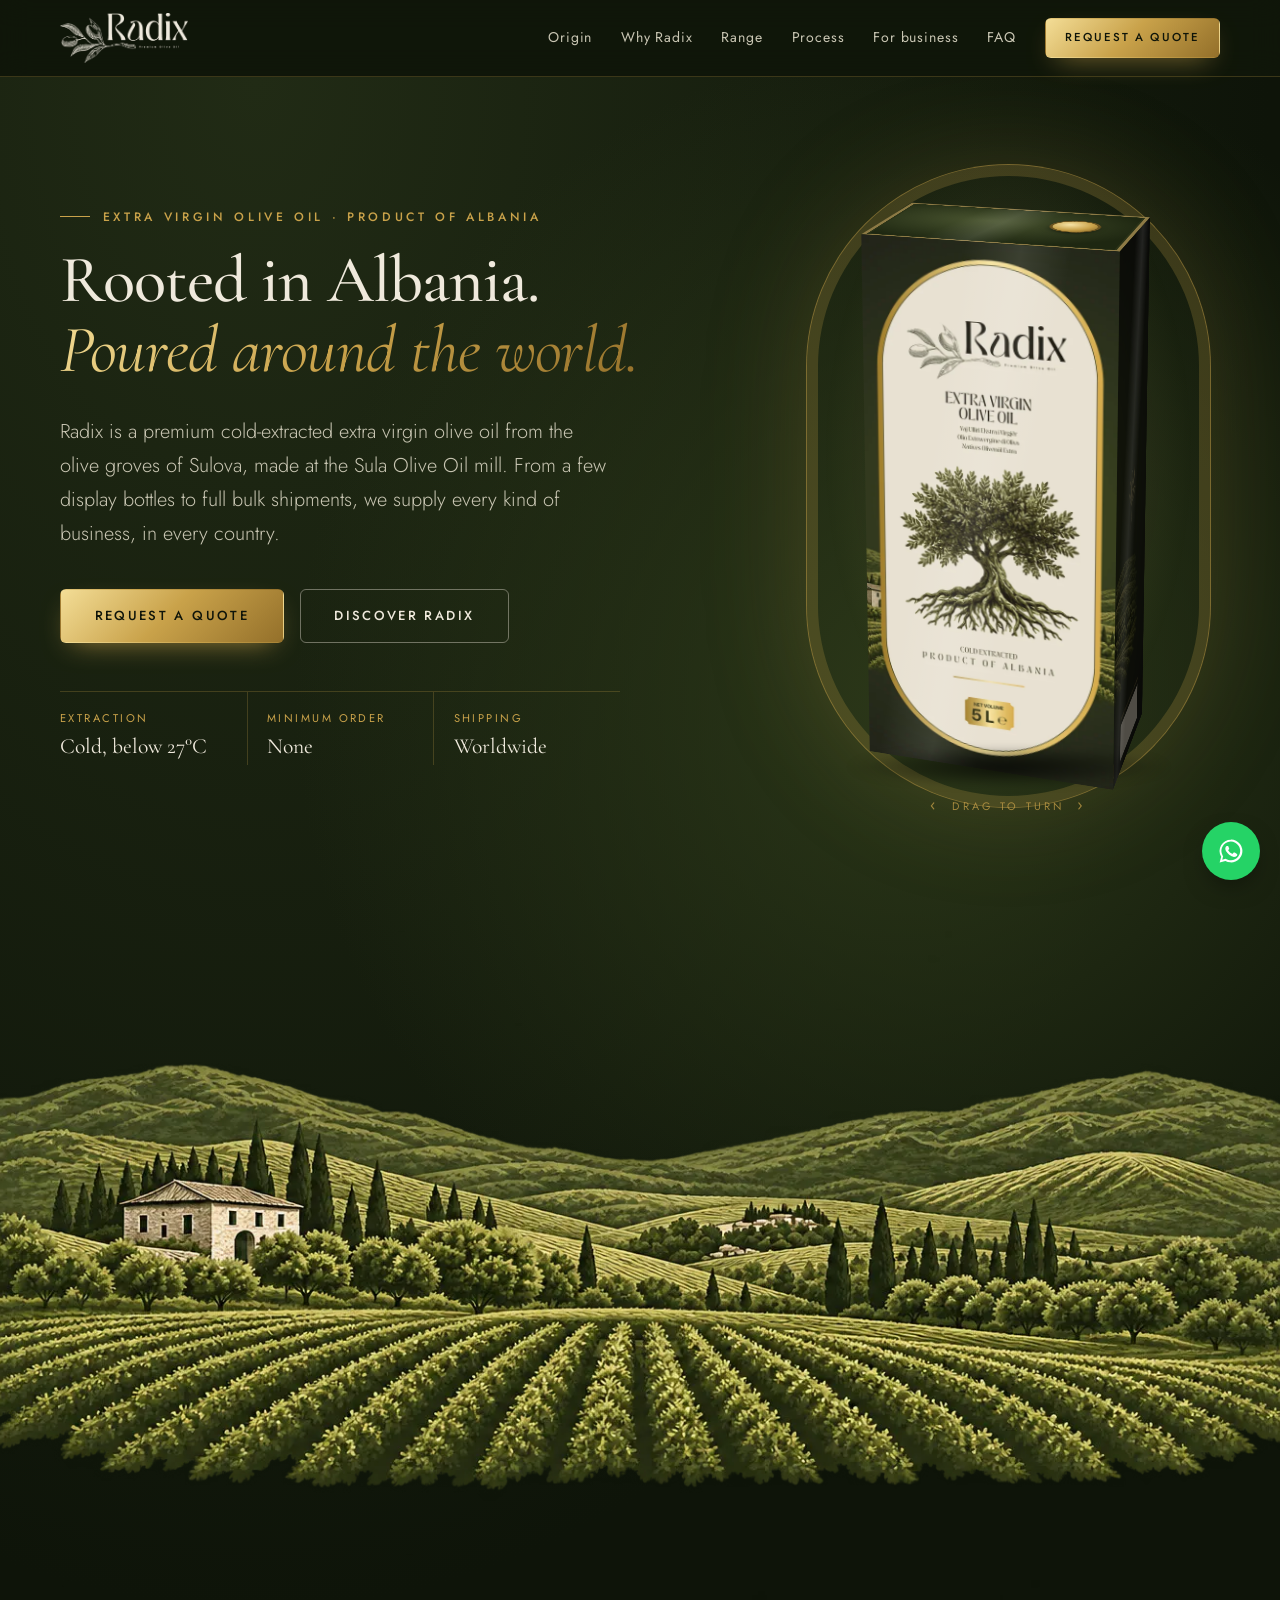
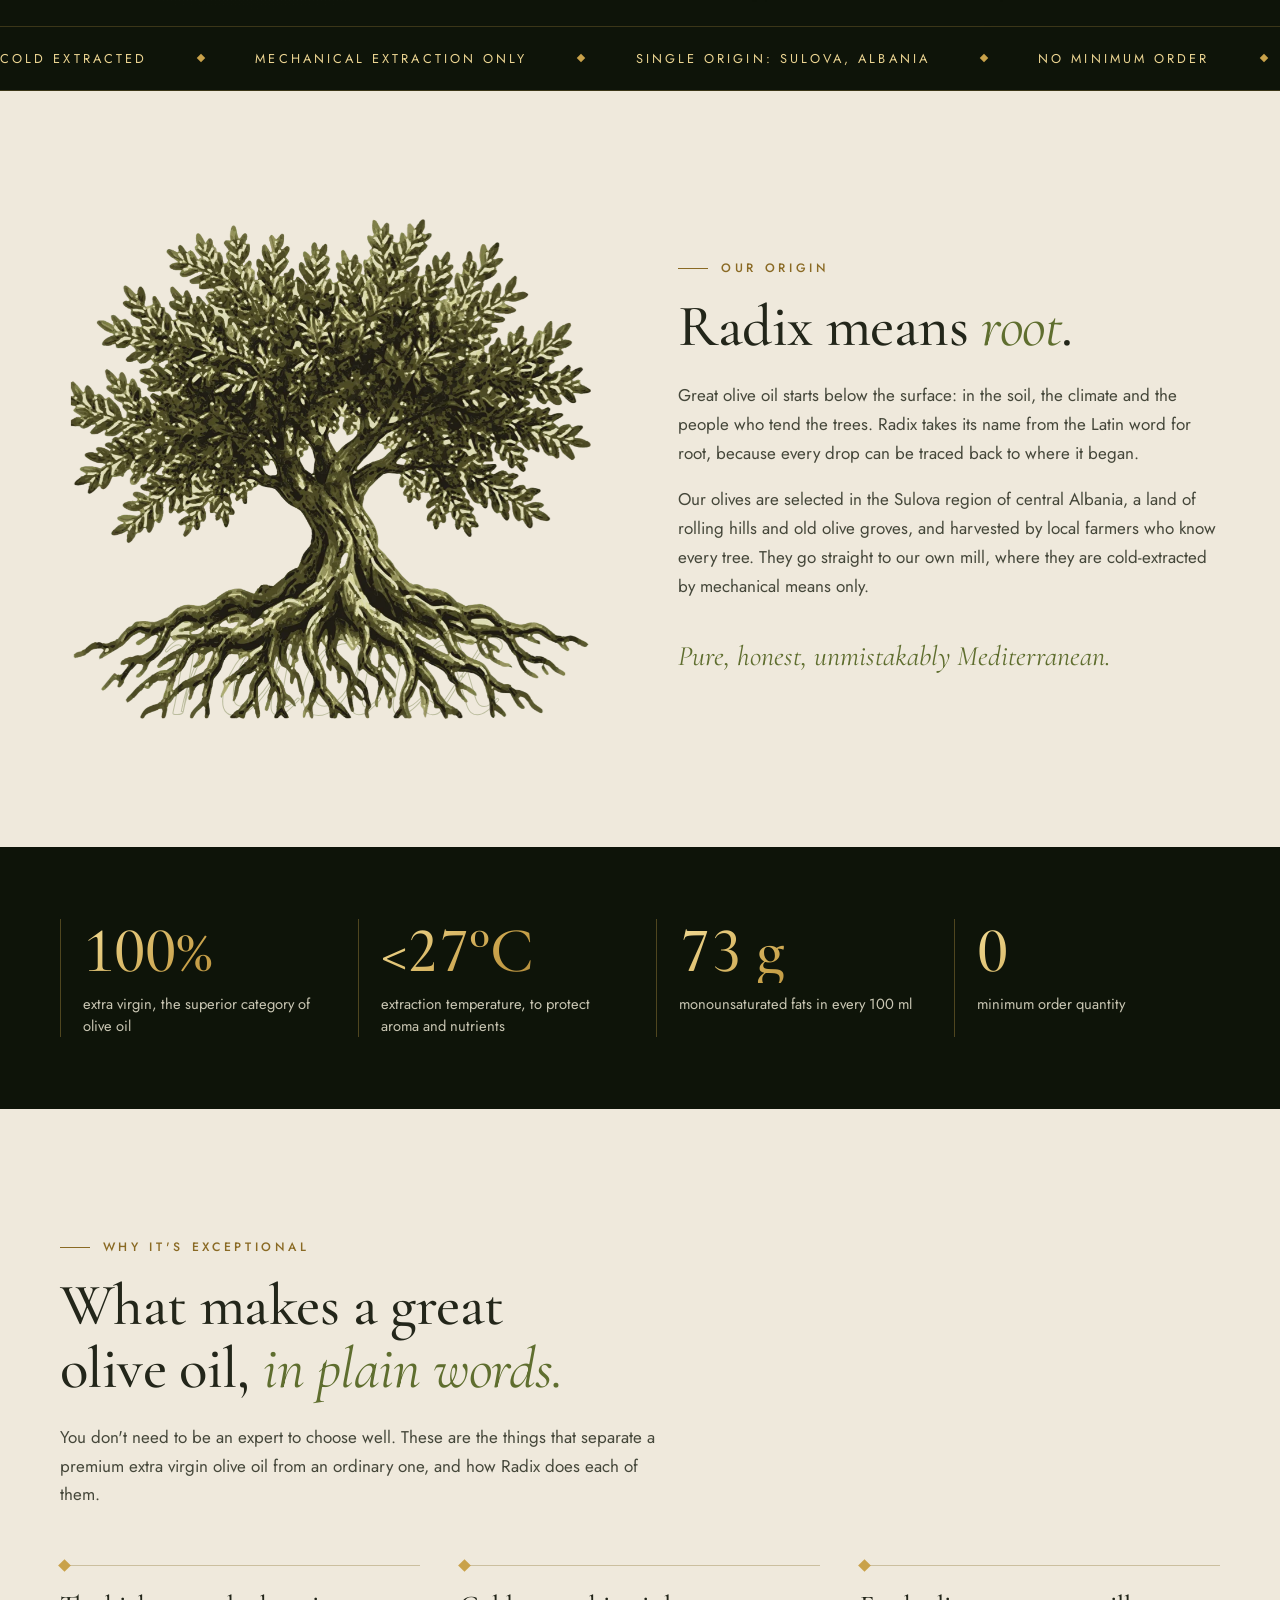
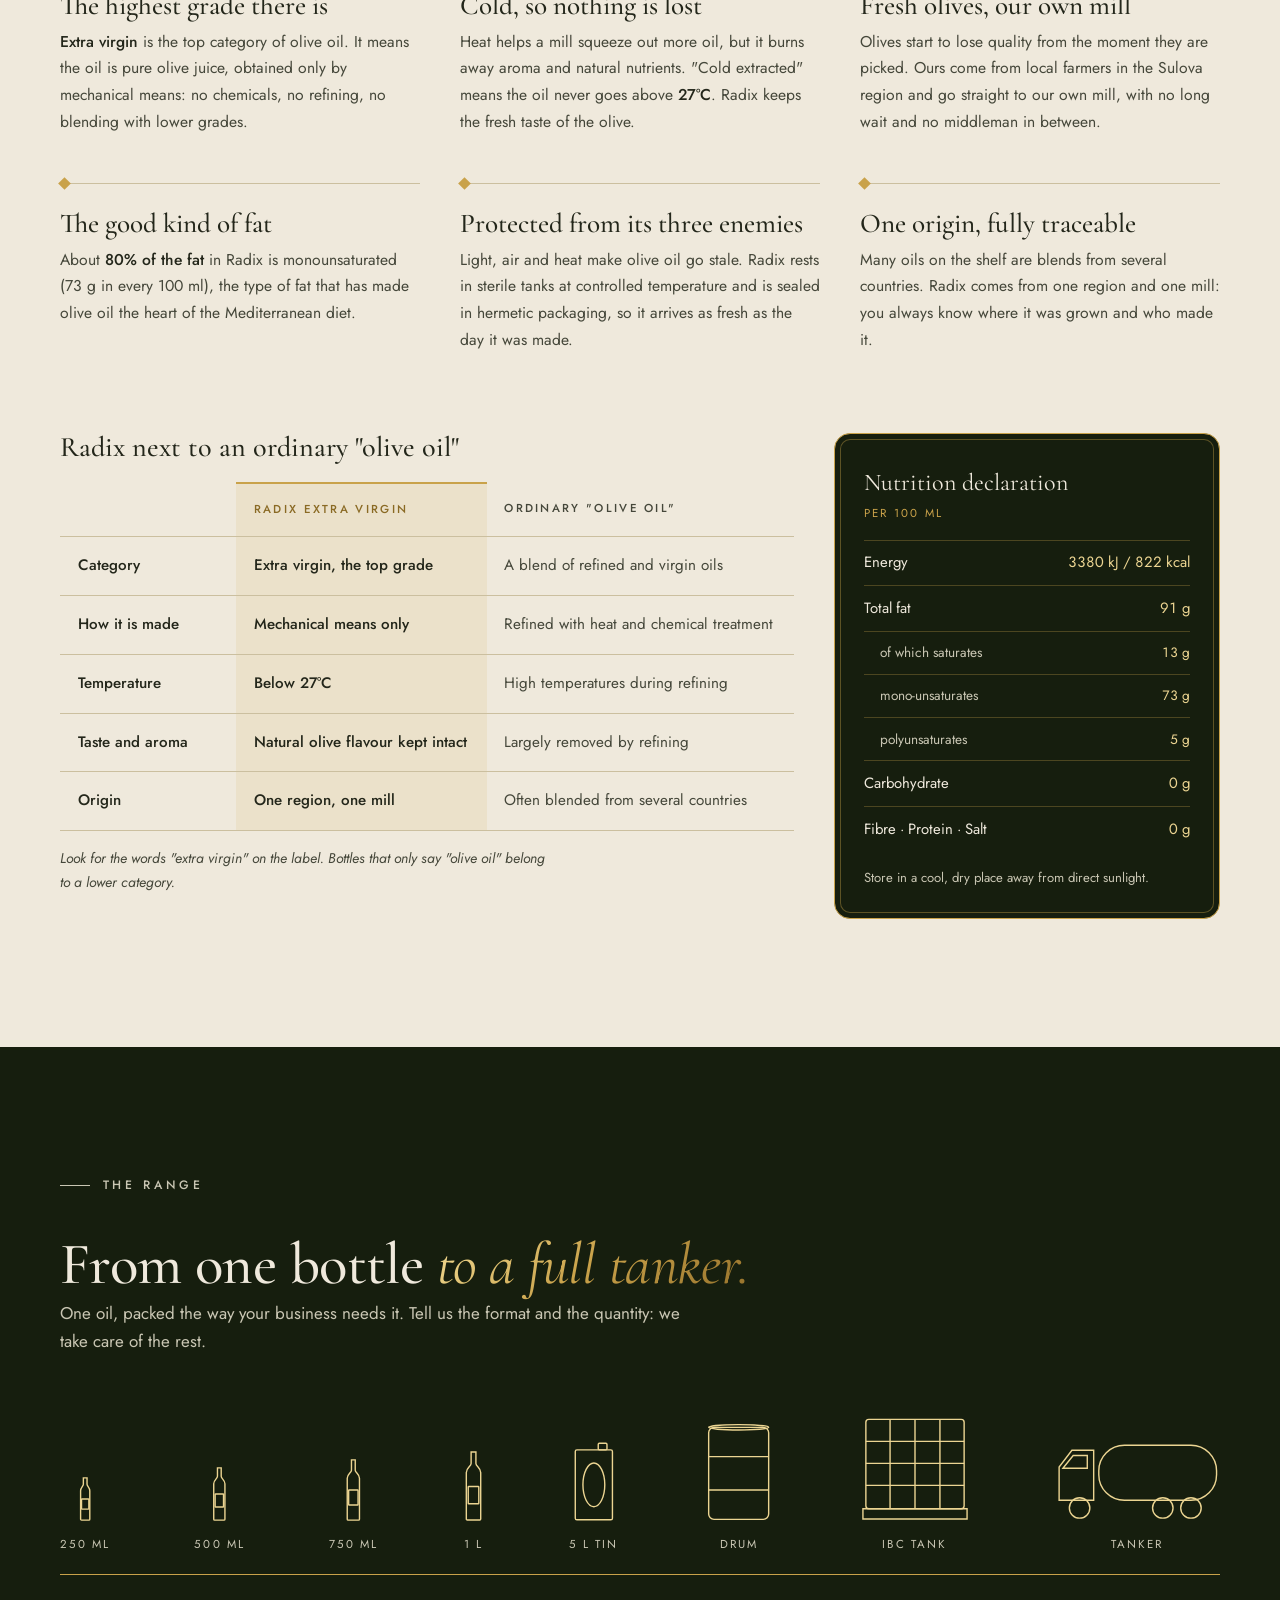
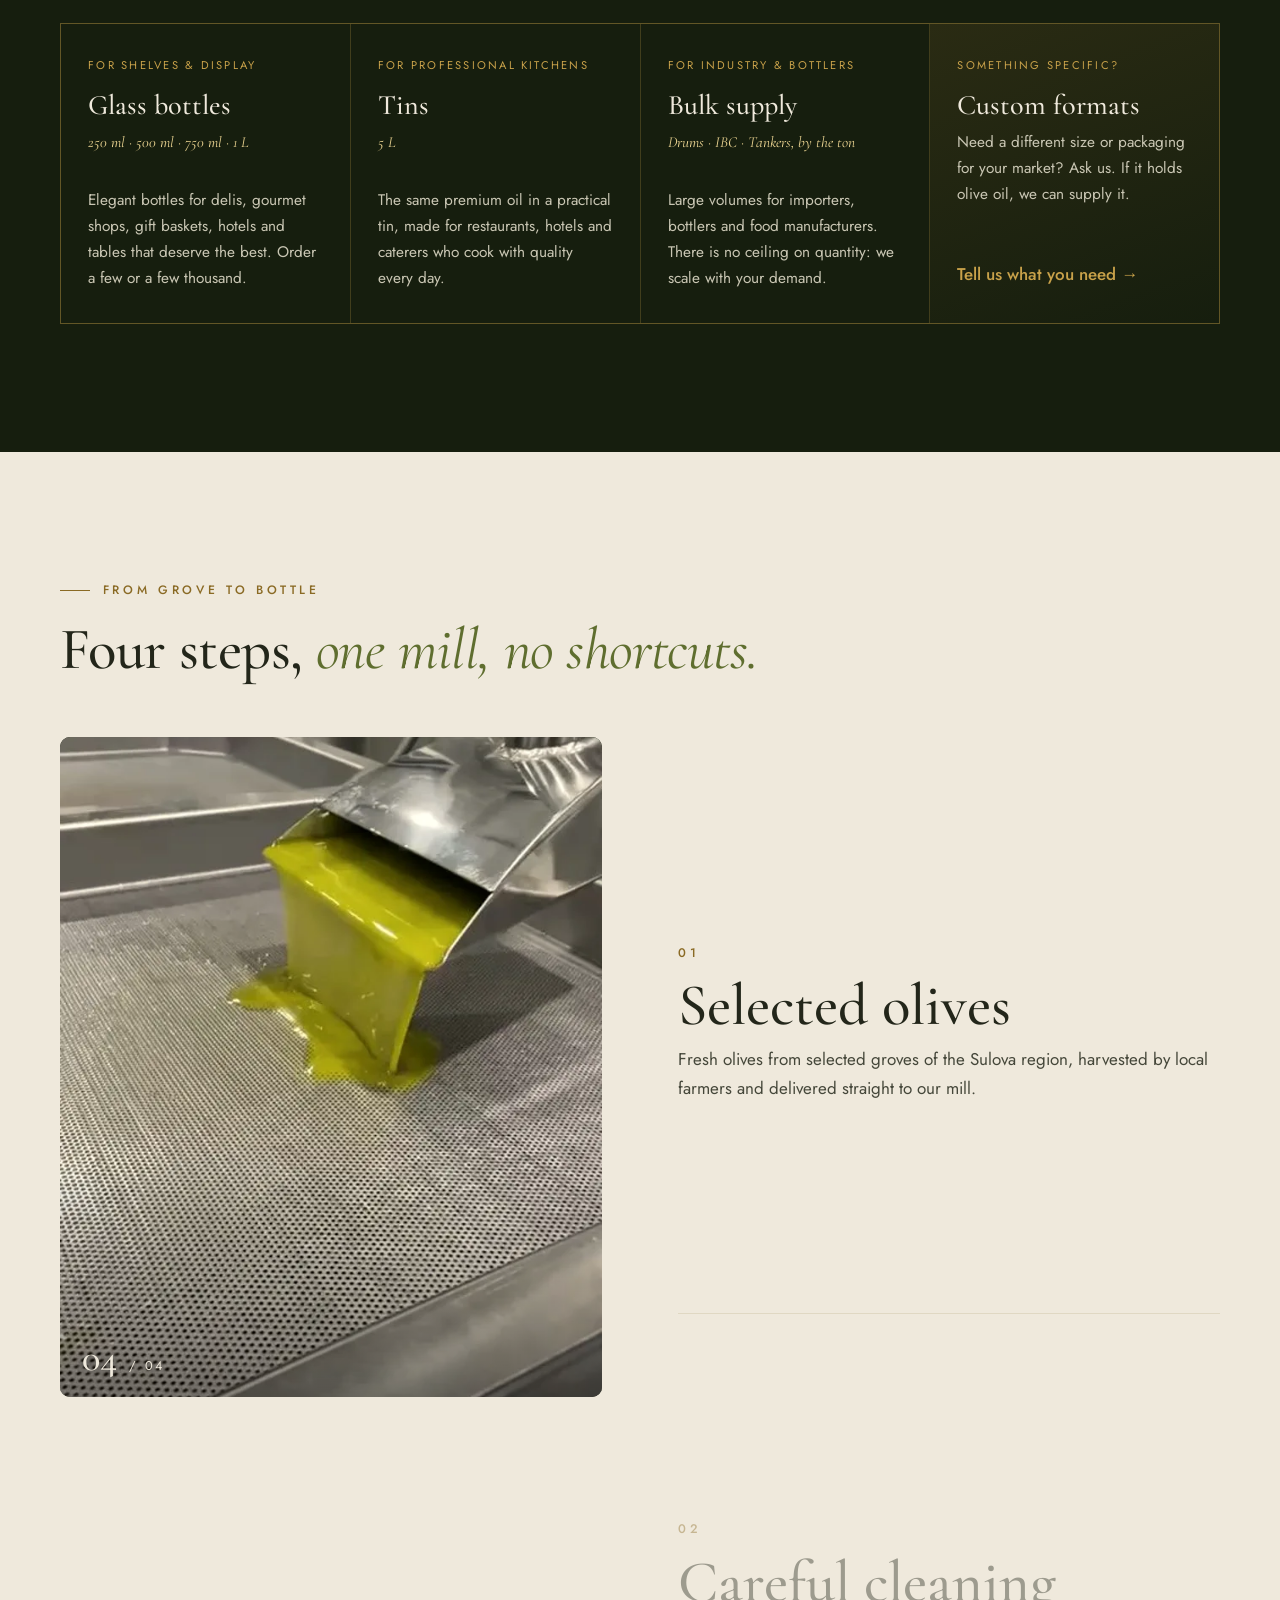
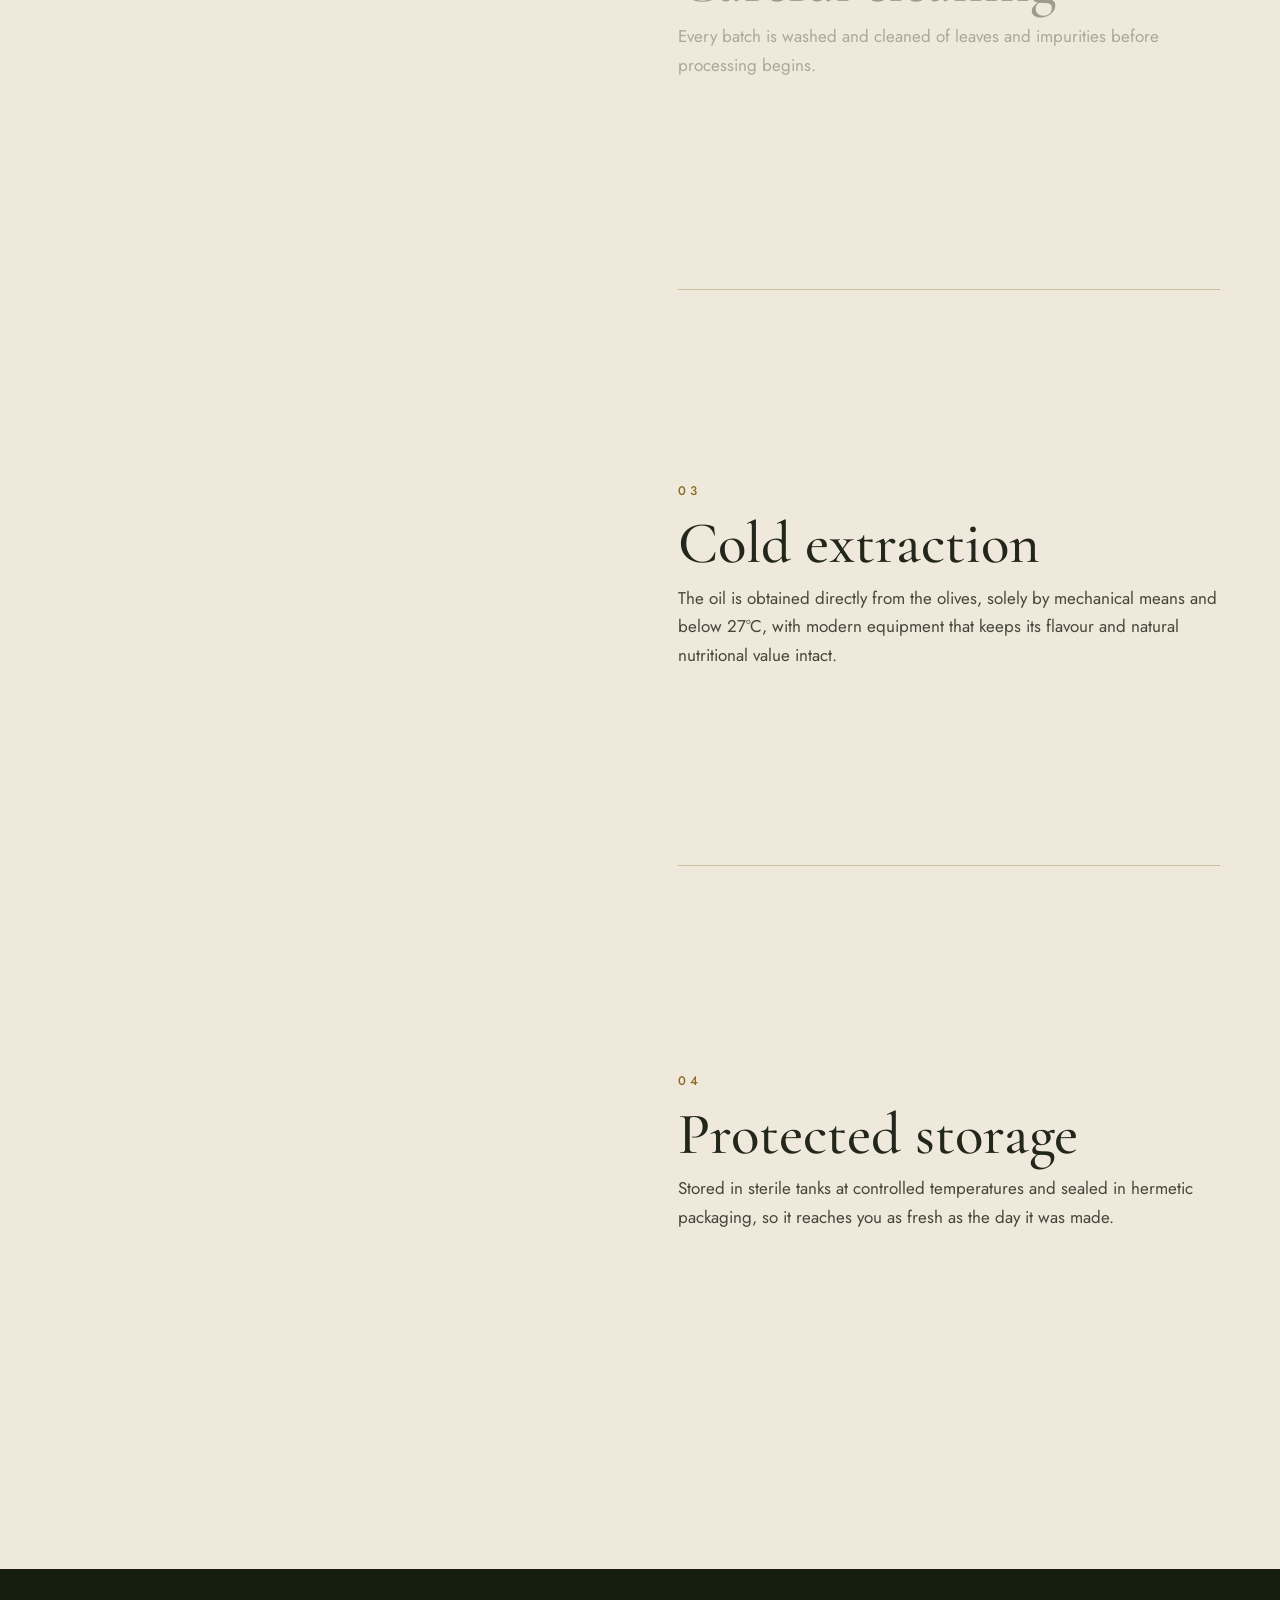
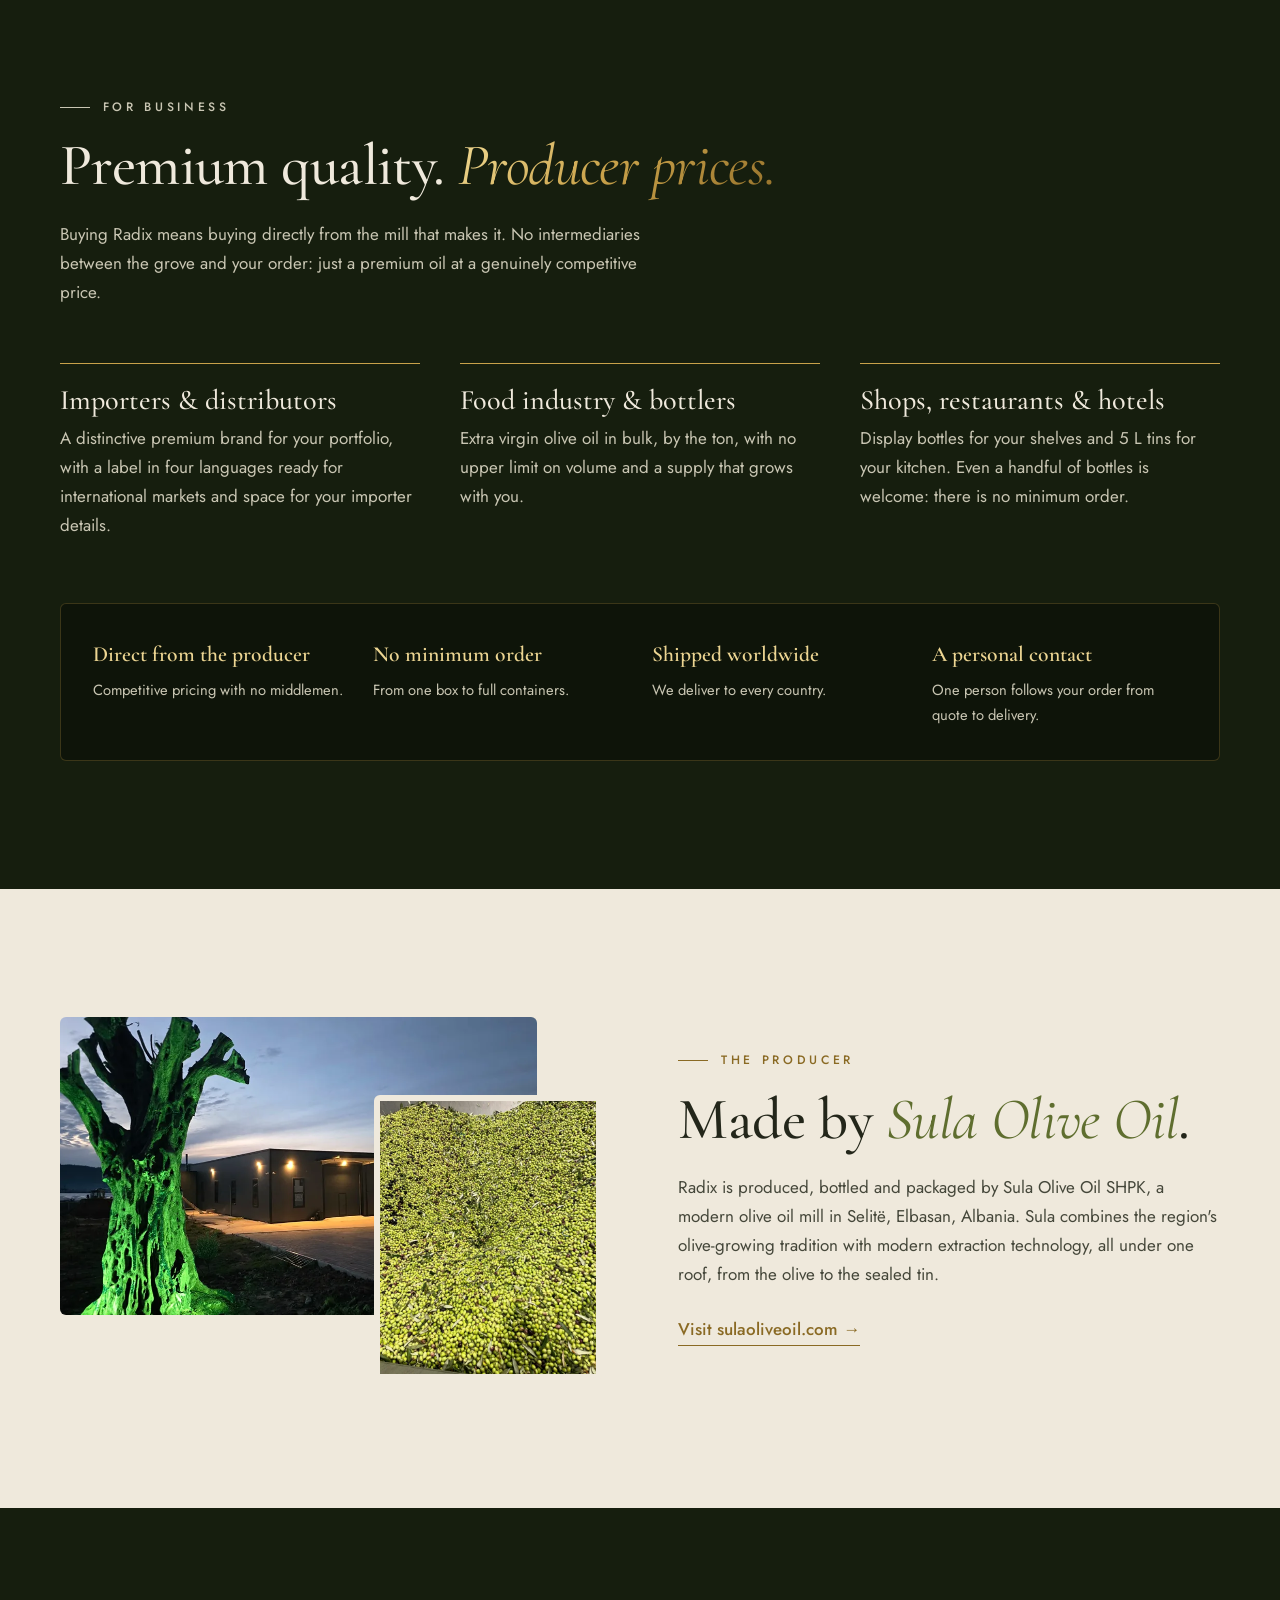
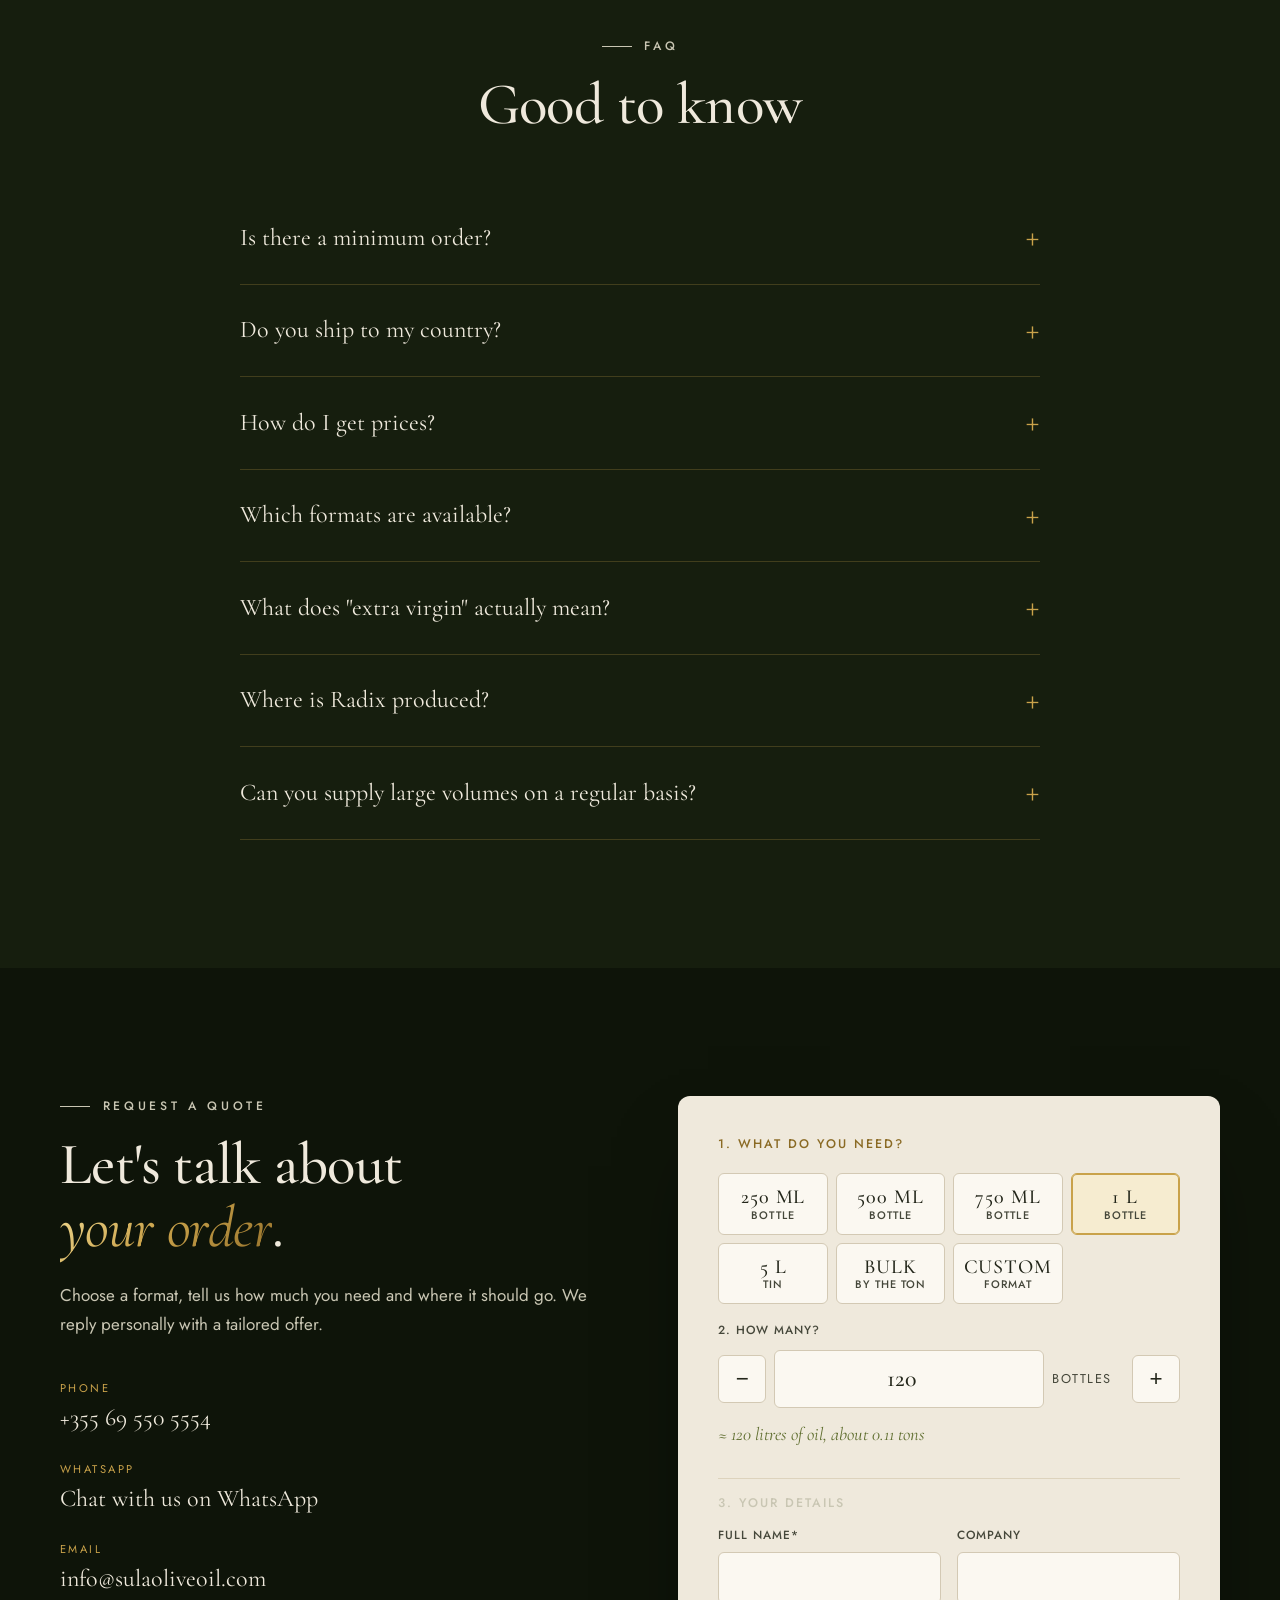
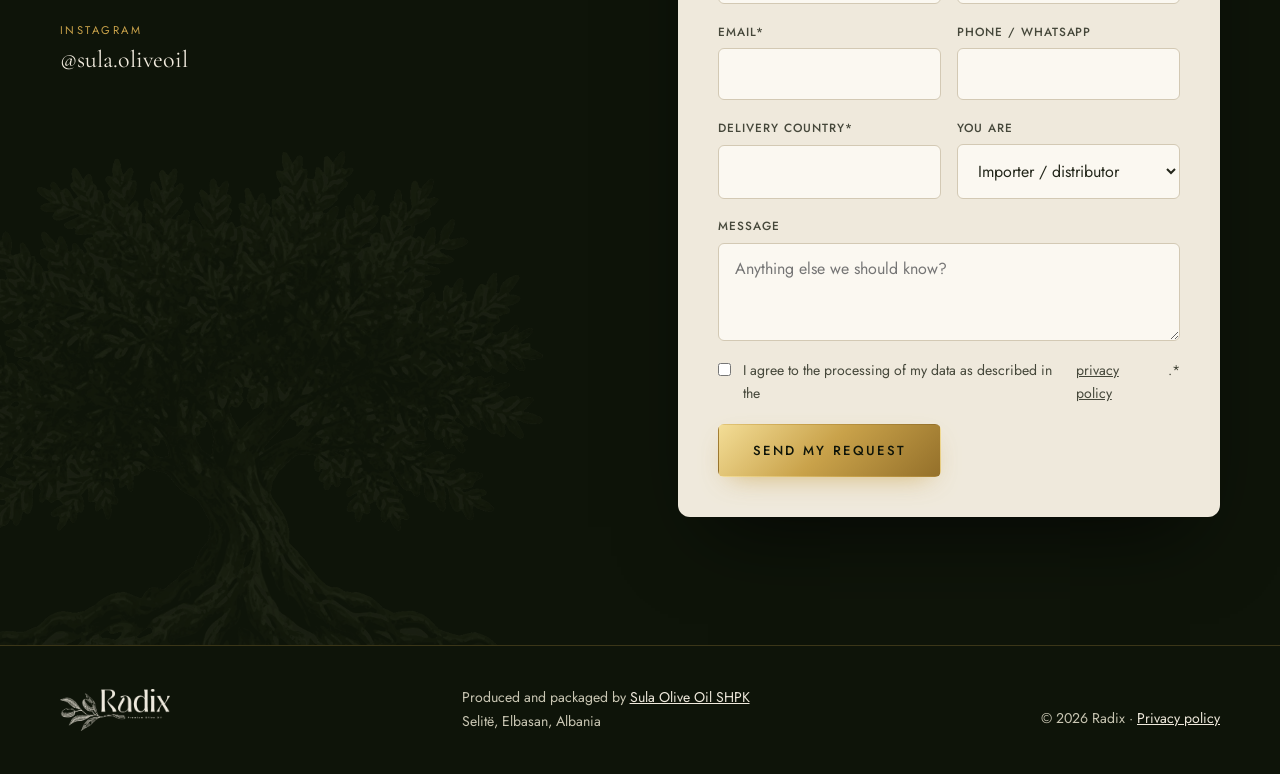
==== commit 55cdd8ce: "Sito Radix: latta 3D, confronto, processo animato, richiesta guidata Co-Authored-By: Claude Opus 5.5" ====
--- a/clienti/sula/radix-sito/index.html
+++ b/clienti/sula/radix-sito/index.html
@@ -2,10 +2,10 @@
 <html lang="en">
 <head>
   <meta charset="utf-8">
-  <meta name="viewport" content="width=device-width, initial-scale=1">
+  <meta name="viewport" content="width=device-width, initial-scale=1, viewport-fit=cover">
   <title>Radix | Premium Extra Virgin Olive Oil from Albania</title>
   <meta name="description" content="Radix is a premium cold-extracted extra virgin olive oil from the Sulova region of Albania, produced by Sula Olive Oil. Every format, any volume, no minimum order, shipped worldwide.">
-  <meta name="theme-color" content="#18200f">
+  <meta name="theme-color" content="#10160a">
   <meta property="og:title" content="Radix | Premium Extra Virgin Olive Oil from Albania">
   <meta property="og:description" content="Cold-extracted extra virgin olive oil from Sulova, Albania. From a single display bottle to bulk by the ton, shipped worldwide.">
   <meta property="og:type" content="website">
@@ -13,7 +13,7 @@
   <link rel="icon" href="assets/favicon.svg" type="image/svg+xml">
   <link rel="preconnect" href="https://fonts.googleapis.com">
   <link rel="preconnect" href="https://fonts.gstatic.com" crossorigin>
-  <link href="https://fonts.googleapis.com/css2?family=Cormorant+Garamond:ital,wght@0,500;0,600;1,500&family=Jost:wght@300;400;500&display=swap" rel="stylesheet">
+  <link href="https://fonts.googleapis.com/css2?family=Cormorant+Garamond:ital,wght@0,400;0,500;0,600;1,400;1,500&family=Jost:wght@300;400;500&display=swap" rel="stylesheet">
   <link rel="stylesheet" href="style.css">
   <script type="application/ld+json">
   {"@context":"https://schema.org","@type":"Product","name":"Radix Premium Extra Virgin Olive Oil","brand":{"@type":"Brand","name":"Radix"},
@@ -30,7 +30,7 @@
       <a href="#origin">Origin</a>
       <a href="#why">Why Radix</a>
       <a href="#range">Range</a>
-      <a href="#quality">Quality</a>
+      <a href="#process">Process</a>
       <a href="#business">For business</a>
       <a href="#faq">FAQ</a>
       <a href="#contact" class="btn btn--gold btn--small">Request a quote</a>
@@ -42,40 +42,60 @@
 <main>
   <!-- HERO -->
   <section class="hero">
-    <img class="hero__sprig hero__sprig--l" src="assets/sprig.webp" alt="" aria-hidden="true">
-    <img class="hero__sprig hero__sprig--r" src="assets/sprig.webp" alt="" aria-hidden="true">
-    <div class="wrap hero__inner">
-      <p class="eyebrow">Extra Virgin Olive Oil · Product of Albania</p>
-      <h1>Rooted in Albania.<br><em>Poured around the world.</em></h1>
-      <p class="lead">Radix is a premium cold-extracted extra virgin olive oil from the olive groves of Sulova, produced at the Sula Olive Oil mill. From a single display bottle to full bulk shipments, we supply every kind of business, in every country.</p>
-      <div class="hero__cta">
-        <a href="#contact" class="btn btn--gold">Request a quote</a>
-        <a href="#origin" class="btn btn--line">Discover Radix</a>
-      </div>
-    </div>
-    <img class="hero__land" src="assets/landscape.webp" alt="Olive groves and rolling hills of the Sulova region" width="1536" height="1024">
-  </section>
-
-  <!-- TRUST STRIP -->
-  <div class="strip">
-    <ul class="wrap strip__list">
-      <li>Cold extracted</li>
-      <li>Mechanical extraction only</li>
-      <li>No minimum order</li>
-      <li>Worldwide shipping</li>
-      <li>Direct from the mill</li>
-    </ul>
+    <div class="wrap hero__grid">
+      <div class="hero__text">
+        <p class="eyebrow">Extra Virgin Olive Oil · Product of Albania</p>
+        <h1>Rooted in Albania.<br><em>Poured around the world.</em></h1>
+        <p class="lead">Radix is a premium cold-extracted extra virgin olive oil from the olive groves of Sulova, made at the Sula Olive Oil mill. From a few display bottles to full bulk shipments, we supply every kind of business, in every country.</p>
+        <div class="hero__cta">
+          <a href="#contact" class="btn btn--gold">Request a quote</a>
+          <a href="#origin" class="btn btn--line">Discover Radix</a>
+        </div>
+        <dl class="hero__facts">
+          <div><dt>Extraction</dt><dd>Cold, below 27°C</dd></div>
+          <div><dt>Minimum order</dt><dd>None</dd></div>
+          <div><dt>Shipping</dt><dd>Worldwide</dd></div>
+        </dl>
+      </div>
+      <div class="hero__stage">
+        <div class="stage__oval" aria-hidden="true"></div>
+        <div class="tin-wrap" role="img" aria-label="Radix 5 litre tin of extra virgin olive oil, turning slowly">
+          <div class="tin" id="tin">
+            <div class="tin__face tin__front"><img src="assets/tin-front.webp" alt="" width="520" height="1110"></div>
+            <div class="tin__face tin__right"><img src="assets/tin-right.webp" alt="" width="300" height="1110"></div>
+            <div class="tin__face tin__back"><img src="assets/tin-back.webp" alt="" width="520" height="1110"></div>
+            <div class="tin__face tin__left"><img src="assets/tin-left.webp" alt="" width="300" height="1110"></div>
+            <div class="tin__face tin__top"><span class="tin__cap"></span></div>
+            <div class="tin__face tin__bottom"></div>
+          </div>
+          <div class="tin__shadow"></div>
+        </div>
+        <p class="stage__hint" aria-hidden="true">Drag to turn</p>
+      </div>
+    </div>
+    <img class="hero__land" src="assets/landscape.webp" alt="" aria-hidden="true" width="1536" height="1024">
+  </section>
+
+  <!-- MARQUEE -->
+  <div class="strip" aria-label="Key facts">
+    <div class="strip__track">
+      <ul class="strip__list"><li>Cold extracted</li><li>Mechanical extraction only</li><li>Single origin: Sulova, Albania</li><li>No minimum order</li><li>Worldwide shipping</li><li>Direct from the mill</li></ul>
+      <ul class="strip__list" aria-hidden="true"><li>Cold extracted</li><li>Mechanical extraction only</li><li>Single origin: Sulova, Albania</li><li>No minimum order</li><li>Worldwide shipping</li><li>Direct from the mill</li></ul>
+    </div>
   </div>
 
   <!-- ORIGIN -->
   <section class="section section--cream" id="origin">
     <div class="wrap split">
-      <div class="split__media"><img src="assets/tree.webp" alt="Engraved olive tree with its roots visible" width="900" height="866" loading="lazy"></div>
+      <div class="origin__media">
+        <img src="assets/tree.webp" alt="Engraved olive tree with its roots visible" width="900" height="866" loading="lazy">
+        <span class="origin__word" aria-hidden="true">radix</span>
+      </div>
       <div>
         <p class="eyebrow">Our origin</p>
         <h2>Radix means <em>root</em>.</h2>
         <p>Great olive oil starts below the surface: in the soil, the climate and the people who tend the trees. Radix takes its name from the Latin word for root, because every drop can be traced back to where it began.</p>
-        <p>Our olives are selected in the Sulova region of central Albania, a land of rolling hills and centuries-old groves, and harvested by local farmers who know every tree. They are brought fresh to our own mill, where they are cold-extracted by mechanical means only.</p>
+        <p>Our olives are selected in the Sulova region of central Albania, a land of rolling hills and old olive groves, and harvested by local farmers who know every tree. They go straight to our own mill, where they are cold-extracted by mechanical means only.</p>
         <p class="signature">Pure, honest, unmistakably Mediterranean.</p>
       </div>
     </div>
@@ -84,14 +104,14 @@
   <!-- NUMBERS -->
   <section class="numbers">
     <div class="wrap numbers__grid">
-      <div><strong>100%</strong><span>extra virgin, superior category olive oil</span></div>
-      <div><strong>&lt;27°C</strong><span>extraction temperature to protect aroma and nutrients</span></div>
-      <div><strong>73 g</strong><span>monounsaturated fats in every 100 ml</span></div>
-      <div><strong>0</strong><span>minimum order quantity</span></div>
-    </div>
-  </section>
-
-  <!-- WHY IT'S EXCEPTIONAL (plain language) -->
+      <div><strong><span data-to="100">100</span>%</strong><span>extra virgin, the superior category of olive oil</span></div>
+      <div><strong>&lt;<span data-to="27">27</span>°C</strong><span>extraction temperature, to protect aroma and nutrients</span></div>
+      <div><strong><span data-to="73">73</span> g</strong><span>monounsaturated fats in every 100 ml</span></div>
+      <div><strong><span data-to="0">0</span></strong><span>minimum order quantity</span></div>
+    </div>
+  </section>
+
+  <!-- WHY -->
   <section class="section section--cream" id="why">
     <div class="wrap">
       <div class="head">
@@ -102,15 +122,15 @@
       <div class="facts">
         <article>
           <h3>The highest grade there is</h3>
-          <p><b>Extra virgin</b> is the top category of olive oil. It means the oil is pure olive juice, obtained only by mechanical means: no chemicals, no refining, no blending with lower grades. Radix is extra virgin, always.</p>
+          <p><b>Extra virgin</b> is the top category of olive oil. It means the oil is pure olive juice, obtained only by mechanical means: no chemicals, no refining, no blending with lower grades.</p>
         </article>
         <article>
           <h3>Cold, so nothing is lost</h3>
-          <p>Heat helps a mill squeeze out more oil, but it burns away aroma and natural nutrients. "Cold extracted" means the oil never goes above <b>27°C</b>. Radix is cold extracted, so it keeps the fresh taste of the olive.</p>
+          <p>Heat helps a mill squeeze out more oil, but it burns away aroma and natural nutrients. "Cold extracted" means the oil never goes above <b>27°C</b>. Radix keeps the fresh taste of the olive.</p>
         </article>
         <article>
           <h3>Fresh olives, our own mill</h3>
-          <p>Olives start to lose quality from the moment they are picked. Ours come from local farmers in the Sulova region and go straight to our own mill, so there is no long wait and no middleman in between.</p>
+          <p>Olives start to lose quality from the moment they are picked. Ours come from local farmers in the Sulova region and go straight to our own mill, with no long wait and no middleman in between.</p>
         </article>
         <article>
           <h3>The good kind of fat</h3>
@@ -118,70 +138,31 @@
         </article>
         <article>
           <h3>Protected from its three enemies</h3>
-          <p>Light, air and heat are what make olive oil go stale. Radix rests in sterile tanks at controlled temperature and is sealed in hermetic packaging, so it arrives as fresh as the day it was made.</p>
+          <p>Light, air and heat make olive oil go stale. Radix rests in sterile tanks at controlled temperature and is sealed in hermetic packaging, so it arrives as fresh as the day it was made.</p>
         </article>
         <article>
           <h3>One origin, fully traceable</h3>
-          <p>Many oils on the shelf are blends from several countries. Radix comes from one region and one mill: you always know exactly where it was grown and who made it.</p>
-        </article>
-      </div>
-    </div>
-  </section>
-
-  <!-- RANGE -->
-  <section class="section section--dark" id="range">
-    <div class="wrap">
-      <div class="head">
-        <p class="eyebrow">The range</p>
-        <h2>Every format. <em>Any volume.</em></h2>
-        <p>One oil, packed the way your business needs it. Tell us the format and the quantity: we take care of the rest.</p>
-      </div>
-      <div class="range">
-        <figure class="range__label"><img src="assets/label.webp" alt="Radix Extra Virgin Olive Oil label, 5 litre format" width="700" height="1332" loading="lazy"></figure>
-        <div class="range__cards">
-          <article class="card">
-            <span class="card__tag">For shelves &amp; display</span>
-            <h3>Glass bottles</h3>
-            <p class="card__sizes">250 ml · 500 ml · 750 ml · 1 L</p>
-            <p>Elegant bottles for delis, gourmet shops, gift baskets, hotels and tables that deserve the best. Order a few or a few thousand.</p>
-          </article>
-          <article class="card">
-            <span class="card__tag">For professional kitchens</span>
-            <h3>Tins</h3>
-            <p class="card__sizes">5 L</p>
-            <p>The same premium oil in a practical tin, made for restaurants, hotels and caterers who cook with quality every day.</p>
-          </article>
-          <article class="card">
-            <span class="card__tag">For industry &amp; bottlers</span>
-            <h3>Bulk supply</h3>
-            <p class="card__sizes">Drums · IBC · Tankers, by the ton</p>
-            <p>Large volumes for importers, bottlers and food manufacturers. There is no ceiling on quantity: we scale with your demand.</p>
-          </article>
-          <article class="card card--gold">
-            <span class="card__tag">Something specific?</span>
-            <h3>Custom formats</h3>
-            <p>Need a different size or packaging for your market? Ask us. If it holds olive oil, we can supply it.</p>
-            <a href="#contact" class="link">Tell us what you need →</a>
-          </article>
-        </div>
-      </div>
-    </div>
-  </section>
-
-  <!-- QUALITY -->
-  <section class="section section--cream" id="quality">
-    <div class="wrap">
-      <div class="head">
-        <p class="eyebrow">From grove to bottle</p>
-        <h2>Quality you can taste, <em>process you can trust.</em></h2>
-      </div>
-      <div class="quality">
-        <ol class="steps">
-          <li><img src="assets/photo-grove.webp" alt="Olive harvest nets under the trees in a Sulova grove" width="640" height="800" loading="lazy"><h3>Selected olives</h3><p>Fresh olives from selected groves of the Sulova region, harvested by local farmers and delivered straight to our mill.</p></li>
-          <li><img src="assets/photo-cleaning.webp" alt="Fresh green olives moving through the washing line" width="640" height="800" loading="lazy"><h3>Careful cleaning</h3><p>Every batch is washed and cleaned of leaves and impurities before processing begins.</p></li>
-          <li><img src="assets/photo-extraction.webp" alt="Extraction machinery inside the Sula Olive Oil mill" width="640" height="800" loading="lazy"><h3>Cold extraction</h3><p>The oil is obtained directly from olives and solely by mechanical means, at temperatures below 27°C, to keep its flavour and natural nutritional value intact.</p></li>
-          <li><img src="assets/photo-oil.webp" alt="Freshly extracted olive oil flowing at the mill" width="640" height="800" loading="lazy"><h3>Protected storage</h3><p>Stored in sterile tanks at controlled temperatures and sealed in hermetic packaging, so it reaches you as fresh as the day it was made.</p></li>
-        </ol>
+          <p>Many oils on the shelf are blends from several countries. Radix comes from one region and one mill: you always know where it was grown and who made it.</p>
+        </article>
+      </div>
+
+      <div class="compare-row">
+        <div class="compare">
+          <h3 class="compare__title">Radix next to an ordinary "olive oil"</h3>
+          <div class="table-scroll">
+            <table>
+              <thead><tr><th scope="col"></th><th scope="col" class="is-radix">Radix extra virgin</th><th scope="col">Ordinary "olive oil"</th></tr></thead>
+              <tbody>
+                <tr><th scope="row">Category</th><td class="is-radix">Extra virgin, the top grade</td><td>A blend of refined and virgin oils</td></tr>
+                <tr><th scope="row">How it is made</th><td class="is-radix">Mechanical means only</td><td>Refined with heat and chemical treatment</td></tr>
+                <tr><th scope="row">Temperature</th><td class="is-radix">Below 27°C</td><td>High temperatures during refining</td></tr>
+                <tr><th scope="row">Taste and aroma</th><td class="is-radix">Natural olive flavour kept intact</td><td>Largely removed by refining</td></tr>
+                <tr><th scope="row">Origin</th><td class="is-radix">One region, one mill</td><td>Often blended from several countries</td></tr>
+              </tbody>
+            </table>
+          </div>
+          <p class="compare__note">Look for the words "extra virgin" on the label. Bottles that only say "olive oil" belong to a lower category.</p>
+        </div>
         <aside class="nutri" aria-label="Nutrition declaration">
           <p class="nutri__title">Nutrition declaration <span>per 100 ml</span></p>
           <dl>
@@ -199,6 +180,78 @@
     </div>
   </section>
 
+  <!-- RANGE -->
+  <section class="section section--dark" id="range">
+    <div class="wrap">
+      <div class="head">
+        <p class="eyebrow">The range</p>
+        <h2>From one bottle <em>to a full tanker.</em></h2>
+        <p>One oil, packed the way your business needs it. Tell us the format and the quantity: we take care of the rest.</p>
+      </div>
+      <ol class="scale" aria-label="Available formats from smallest to largest">
+        <li><svg viewBox="0 0 40 100" aria-hidden="true"><path d="M16 4h8v14c0 4 6 7 6 14v62a2 2 0 0 1-2 2H12a2 2 0 0 1-2-2V32c0-7 6-10 6-14z"/><rect x="12" y="50" width="16" height="22" rx="1"/></svg><span>250 ml</span></li>
+        <li><svg viewBox="0 0 40 120" aria-hidden="true"><path d="M16 4h8v18c0 5 8 8 8 16v76a2 2 0 0 1-2 2H10a2 2 0 0 1-2-2V38c0-8 8-11 8-16z"/><rect x="11" y="60" width="18" height="28" rx="1"/></svg><span>500 ml</span></li>
+        <li><svg viewBox="0 0 44 136" aria-hidden="true"><path d="M18 4h8v22c0 5 9 8 9 17v87a2 2 0 0 1-2 2H11a2 2 0 0 1-2-2V43c0-9 9-12 9-17z"/><rect x="12" y="68" width="20" height="32" rx="1"/></svg><span>750 ml</span></li>
+        <li><svg viewBox="0 0 48 150" aria-hidden="true"><path d="M19 4h10v24c0 6 10 9 10 19v97a2 2 0 0 1-2 2H11a2 2 0 0 1-2-2V47c0-10 10-13 10-19z"/><rect x="13" y="76" width="22" height="36" rx="1"/></svg><span>1 L</span></li>
+        <li><svg viewBox="0 0 80 150" aria-hidden="true"><rect x="6" y="18" width="68" height="128" rx="3"/><rect x="48" y="6" width="16" height="12" rx="2"/><ellipse cx="40" cy="82" rx="20" ry="40"/></svg><span>5 L tin</span></li>
+        <li><svg viewBox="0 0 110 150" aria-hidden="true"><rect x="10" y="8" width="90" height="138" rx="8"/><path d="M10 52h90M10 102h90"/><ellipse cx="55" cy="8" rx="45" ry="4"/></svg><span>Drum</span></li>
+        <li><svg viewBox="0 0 150 150" aria-hidden="true"><rect x="8" y="10" width="134" height="122" rx="4"/><path d="M8 40h134M8 70h134M8 100h134M41 10v122M75 10v122M109 10v122"/><rect x="4" y="132" width="142" height="14"/></svg><span>IBC tank</span></li>
+        <li><svg viewBox="0 0 260 150" aria-hidden="true"><rect x="70" y="30" width="184" height="86" rx="40"/><path d="M8 116V64l20-26h34v78z"/><path d="M14 66l16-20h22v20z"/><circle cx="40" cy="128" r="16"/><circle cx="170" cy="128" r="16"/><circle cx="214" cy="128" r="16"/></svg><span>Tanker</span></li>
+      </ol>
+      <div class="range__cards">
+        <article class="card">
+          <span class="card__tag">For shelves &amp; display</span>
+          <h3>Glass bottles</h3>
+          <p class="card__sizes">250 ml · 500 ml · 750 ml · 1 L</p>
+          <p>Elegant bottles for delis, gourmet shops, gift baskets, hotels and tables that deserve the best. Order a few or a few thousand.</p>
+        </article>
+        <article class="card">
+          <span class="card__tag">For professional kitchens</span>
+          <h3>Tins</h3>
+          <p class="card__sizes">5 L</p>
+          <p>The same premium oil in a practical tin, made for restaurants, hotels and caterers who cook with quality every day.</p>
+        </article>
+        <article class="card">
+          <span class="card__tag">For industry &amp; bottlers</span>
+          <h3>Bulk supply</h3>
+          <p class="card__sizes">Drums · IBC · Tankers, by the ton</p>
+          <p>Large volumes for importers, bottlers and food manufacturers. There is no ceiling on quantity: we scale with your demand.</p>
+        </article>
+        <article class="card card--gold">
+          <span class="card__tag">Something specific?</span>
+          <h3>Custom formats</h3>
+          <p>Need a different size or packaging for your market? Ask us. If it holds olive oil, we can supply it.</p>
+          <a href="#contact" class="link">Tell us what you need →</a>
+        </article>
+      </div>
+    </div>
+  </section>
+
+  <!-- PROCESS (sticky photos) -->
+  <section class="section section--cream process" id="process">
+    <div class="wrap">
+      <div class="head">
+        <p class="eyebrow">From grove to bottle</p>
+        <h2>Four steps, <em>one mill, no shortcuts.</em></h2>
+      </div>
+      <div class="process__grid">
+        <div class="process__media" aria-hidden="true">
+          <img class="is-active" src="assets/photo-grove.webp" alt="" width="640" height="800" loading="lazy">
+          <img src="assets/photo-cleaning.webp" alt="" width="640" height="800" loading="lazy">
+          <img src="assets/photo-extraction.webp" alt="" width="640" height="800" loading="lazy">
+          <img src="assets/photo-oil.webp" alt="" width="640" height="800" loading="lazy">
+          <span class="process__count"><b>01</b> / 04</span>
+        </div>
+        <ol class="process__steps">
+          <li class="is-active"><img src="assets/photo-grove.webp" alt="Olive harvest nets under the trees in a Sulova grove" width="640" height="800" loading="lazy"><h3>Selected olives</h3><p>Fresh olives from selected groves of the Sulova region, harvested by local farmers and delivered straight to our mill.</p></li>
+          <li><img src="assets/photo-cleaning.webp" alt="Fresh green olives moving through the washing line" width="640" height="800" loading="lazy"><h3>Careful cleaning</h3><p>Every batch is washed and cleaned of leaves and impurities before processing begins.</p></li>
+          <li><img src="assets/photo-extraction.webp" alt="Extraction machinery inside the Sula Olive Oil mill" width="640" height="800" loading="lazy"><h3>Cold extraction</h3><p>The oil is obtained directly from the olives, solely by mechanical means and below 27°C, with modern equipment that keeps its flavour and natural nutritional value intact.</p></li>
+          <li><img src="assets/photo-oil.webp" alt="Freshly extracted olive oil flowing at the mill" width="640" height="800" loading="lazy"><h3>Protected storage</h3><p>Stored in sterile tanks at controlled temperatures and sealed in hermetic packaging, so it reaches you as fresh as the day it was made.</p></li>
+        </ol>
+      </div>
+    </div>
+  </section>
+
   <!-- BUSINESS -->
   <section class="section section--dark" id="business">
     <div class="wrap">
@@ -210,11 +263,11 @@
       <div class="audiences">
         <article>
           <h3>Importers &amp; distributors</h3>
-          <p>A distinctive premium brand for your portfolio, with a multilingual label ready for international markets and space for your importer details.</p>
+          <p>A distinctive premium brand for your portfolio, with a label in four languages ready for international markets and space for your importer details.</p>
         </article>
         <article>
           <h3>Food industry &amp; bottlers</h3>
-          <p>Consistent extra virgin olive oil in bulk, by the ton, with no upper limit on volume and a supply that grows with you.</p>
+          <p>Extra virgin olive oil in bulk, by the ton, with no upper limit on volume and a supply that grows with you.</p>
         </article>
         <article>
           <h3>Shops, restaurants &amp; hotels</h3>
@@ -238,10 +291,10 @@
         <img class="producer__olives" src="assets/photo-olives.webp" alt="Freshly harvested olives at the mill" width="640" height="800" loading="lazy">
       </div>
       <div>
-      <p class="eyebrow">The producer</p>
-      <h2>Made by <em>Sula Olive Oil</em>.</h2>
-      <p>Radix is produced, bottled and packaged by Sula Olive Oil SHPK, a modern olive oil mill in Selitë, Elbasan, Albania. With years of experience in olive oil production, Sula combines the region's olive-growing tradition with modern extraction technology, under one roof, from the olive to the sealed bottle.</p>
-      <a class="link" href="https://sulaoliveoil.com" target="_blank" rel="noopener">Visit sulaoliveoil.com →</a>
+        <p class="eyebrow">The producer</p>
+        <h2>Made by <em>Sula Olive Oil</em>.</h2>
+        <p>Radix is produced, bottled and packaged by Sula Olive Oil SHPK, a modern olive oil mill in Selitë, Elbasan, Albania. Sula combines the region's olive-growing tradition with modern extraction technology, all under one roof, from the olive to the sealed tin.</p>
+        <a class="link" href="https://sulaoliveoil.com" target="_blank" rel="noopener">Visit sulaoliveoil.com →</a>
       </div>
     </div>
   </section>
@@ -257,19 +310,20 @@
       <details><summary>Do you ship to my country?</summary><p>Yes. We ship worldwide. Tell us your destination and we will include delivery in your quote.</p></details>
       <details><summary>How do I get prices?</summary><p>Send us a request with the format, the quantity and the destination. You will receive a personalised quote based on your volume, with producer pricing.</p></details>
       <details><summary>Which formats are available?</summary><p>Glass bottles from 250 ml to 1 L, 5 L tins and bulk supply in drums, IBC tanks or tankers. Other formats are available on request.</p></details>
+      <details><summary>What does "extra virgin" actually mean?</summary><p>It is the highest category of olive oil: oil obtained directly from olives, only by mechanical means, with no chemical treatment or refining. Oils labelled just "olive oil" are a lower category.</p></details>
       <details><summary>Where is Radix produced?</summary><p>Radix is made from selected olives of the Sulova region and cold-extracted at the Sula Olive Oil mill in Selitë, Elbasan, Albania.</p></details>
       <details><summary>Can you supply large volumes on a regular basis?</summary><p>Yes. There is no upper limit on quantity, and we can plan recurring supply around your needs.</p></details>
     </div>
   </section>
 
-  <!-- CONTACT -->
+  <!-- CONTACT + QUOTE BUILDER -->
   <section class="section contact" id="contact">
     <img class="contact__tree" src="assets/tree.webp" alt="" aria-hidden="true" loading="lazy">
     <div class="wrap split split--top">
       <div>
         <p class="eyebrow">Request a quote</p>
         <h2>Let's talk about <em>your order</em>.</h2>
-        <p>Tell us what you need and where it should go. We reply personally with a tailored offer.</p>
+        <p>Choose a format, tell us how much you need and where it should go. We reply personally with a tailored offer.</p>
         <!-- TODO: replace email with the Radix address when available -->
         <ul class="contact__list">
           <li><span>Phone</span><a href="tel:+355695505554">+355 69 550 5554</a></li>
@@ -278,19 +332,44 @@
           <li><span>Instagram</span><a href="https://www.instagram.com/sula.oliveoil/" target="_blank" rel="noopener">@sula.oliveoil</a></li>
         </ul>
       </div>
-      <form class="form" name="quote" method="POST" data-netlify="true" netlify-honeypot="company_website" action="thank-you.html">
+      <form class="form" id="quote-form" name="quote" method="POST" data-netlify="true" netlify-honeypot="company_website" action="thank-you.html">
         <input type="hidden" name="form-name" value="quote">
-        <p class="hp"><label>Leave this empty <input name="company_website"></label></p>
+        <p class="hp"><label>Leave this empty <input id="f-hp" name="company_website"></label></p>
+
+        <fieldset class="chips">
+          <legend>1. What do you need?</legend>
+          <label><input type="radio" name="format" value="250 ml bottles" data-l="0.25" data-unit="bottles"><span>250 ml<small>bottle</small></span></label>
+          <label><input type="radio" name="format" value="500 ml bottles" data-l="0.5" data-unit="bottles"><span>500 ml<small>bottle</small></span></label>
+          <label><input type="radio" name="format" value="750 ml bottles" data-l="0.75" data-unit="bottles"><span>750 ml<small>bottle</small></span></label>
+          <label><input type="radio" name="format" value="1 L bottles" data-l="1" data-unit="bottles" checked><span>1 L<small>bottle</small></span></label>
+          <label><input type="radio" name="format" value="5 L tins" data-l="5" data-unit="tins"><span>5 L<small>tin</small></span></label>
+          <label><input type="radio" name="format" value="Bulk (tons)" data-l="ton" data-unit="tons"><span>Bulk<small>by the ton</small></span></label>
+          <label><input type="radio" name="format" value="Custom format" data-l="" data-unit="units"><span>Custom<small>format</small></span></label>
+        </fieldset>
+
+        <div class="qty">
+          <label for="f-quantity">2. How many?</label>
+          <div class="qty__row">
+            <button type="button" class="qty__btn" data-step="-1" aria-label="Decrease">−</button>
+            <input id="f-quantity" name="quantity" type="number" min="1" step="1" value="120" inputmode="numeric">
+            <span class="qty__unit" id="qty-unit">bottles</span>
+            <button type="button" class="qty__btn" data-step="1" aria-label="Increase">+</button>
+          </div>
+          <output class="qty__est" id="qty-est" for="f-quantity">≈ 120 litres of oil, about 0.11 tons</output>
+          <input type="hidden" name="estimate" id="f-estimate" value="">
+        </div>
+
+        <p class="form__step">3. Your details</p>
         <div class="form__row">
           <label>Full name*<input id="f-name" name="name" required autocomplete="name"></label>
           <label>Company<input id="f-company" name="company" autocomplete="organization"></label>
         </div>
         <div class="form__row">
-          <label>Email*<input type="email" id="f-email" name="email" required autocomplete="email"></label>
-          <label>Phone / WhatsApp<input type="tel" id="f-phone" name="phone" autocomplete="tel"></label>
+          <label>Email*<input id="f-email" type="email" name="email" required autocomplete="email"></label>
+          <label>Phone / WhatsApp<input id="f-phone" type="tel" name="phone" autocomplete="tel"></label>
         </div>
         <div class="form__row">
-          <label>Country*<input id="f-country" name="country" required autocomplete="country-name"></label>
+          <label>Delivery country*<input id="f-country" name="country" required autocomplete="country-name"></label>
           <label>You are
             <select id="f-business_type" name="business_type">
               <option>Importer / distributor</option>
@@ -302,20 +381,8 @@
             </select>
           </label>
         </div>
-        <div class="form__row">
-          <label>Format
-            <select id="f-format" name="format">
-              <option>Glass bottles</option>
-              <option>5 L tins</option>
-              <option>Bulk (drums / IBC / tanker)</option>
-              <option>Custom format</option>
-              <option>Not sure yet</option>
-            </select>
-          </label>
-          <label>Estimated quantity<input id="f-quantity" name="quantity" placeholder="e.g. 200 bottles, 20 tons"></label>
-        </div>
-        <label>Message<textarea id="f-message" name="message" rows="4" placeholder="Tell us about your business and what you need"></textarea></label>
-        <label class="check"><input type="checkbox" id="f-privacy" name="privacy" required> I agree to the processing of my data as described in the <a href="privacy.html">privacy policy</a>.*</label>
+        <label>Message<textarea id="f-message" name="message" rows="3" placeholder="Anything else we should know?"></textarea></label>
+        <label class="check"><input id="f-privacy" type="checkbox" name="privacy" required> I agree to the processing of my data as described in the <a href="privacy.html">privacy policy</a>.*</label>
         <button class="btn btn--gold" type="submit">Send my request</button>
       </form>
     </div>
--- a/clienti/sula/radix-sito/style.css
+++ b/clienti/sula/radix-sito/style.css
@@ -1,137 +1,202 @@
-/* Layout: alternating bands, dark olive like the tin and cream like the oval label; gold only for lines, numbers and calls to action.
-   Single deliberate look taken from the Radix label, so no light/dark switch. */
+/* Layout: bands alternate between the dark olive of the tin and the cream of the oval label.
+   Gold is reserved for hairlines, figures and calls to action. One deliberate look, taken from the Radix label. */
 :root{
-  --olive-deep:#10160a; --olive:#18200f; --olive-2:#222c16; --moss:#6f7d3c;
-  --cream:#efe9dc; --cream-2:#e4dccb; --ink:#23261a; --ink-soft:#45473a;
-  --gold:#c9a24a; --gold-hi:#ecd592; --gold-grad:linear-gradient(135deg,#f0d98f 0%,#c9a24a 45%,#9c7428 100%);
-  --on-dark:#efe9dc; --on-dark-soft:#c9c6b3;
+  --olive-deep:#0e1409; --olive:#161e0e; --olive-2:#212b15; --moss:#5f6e2f;
+  --cream:#efe9dc; --cream-2:#e6dfcf; --ink:#23261a; --ink-soft:#45473a; --rule:#cbbf9f;
+  --gold:#c9a24a; --gold-hi:#ecd592; --gold-deep:#8a6a24;
+  --gold-grad:linear-gradient(135deg,#f3dd96 0%,#c9a24a 48%,#94702a 100%);
+  --on-dark:#efe9dc; --on-dark-soft:#c9c6b3; --line-dark:rgba(201,162,74,.24);
   --f-display:"Cormorant Garamond","Cormorant",Garamond,"Times New Roman",serif;
   --f-body:Jost,"Futura","Avenir Next","Segoe UI",sans-serif;
-  --step-0:1.0625rem; --step-1:1.3rem; --step-2:clamp(1.6rem,2.4vw,2rem); --step-3:clamp(2.3rem,4.6vw,3.6rem); --step-4:clamp(2.9rem,7vw,5.6rem);
-  --r:6px; --wrap:1180px;
+  --step-0:1.0625rem; --step-1:1.25rem; --step-2:clamp(1.5rem,2.2vw,1.9rem); --step-3:clamp(2.3rem,4.6vw,3.7rem); --step-4:clamp(2.8rem,5.2vw,4.9rem);
+  --r:6px; --wrap:1200px;
+  --tw:250px; --td:146px; --th:534px;
   color-scheme:dark;
 }
 *{box-sizing:border-box;margin:0;padding:0}
-html{scroll-behavior:smooth;scroll-padding-top:80px}
-body{font:400 var(--step-0)/1.7 var(--f-body);color:var(--ink);background:var(--olive);-webkit-font-smoothing:antialiased}
+html{scroll-behavior:smooth;scroll-padding-top:84px}
+body{font:400 var(--step-0)/1.7 var(--f-body);color:var(--ink);background:var(--olive);-webkit-font-smoothing:antialiased;overflow-x:hidden}
 img{max-width:100%;display:block;height:auto}
 a{color:inherit}
 :focus-visible{outline:2px solid var(--gold);outline-offset:3px}
-h1,h2,h3{font-family:var(--f-display);font-weight:500;line-height:1.08;text-wrap:balance}
-h1{font-size:var(--step-4);letter-spacing:-.01em}
-h2{font-size:var(--step-3);margin-bottom:1.4rem}
+h1,h2,h3{font-family:var(--f-display);font-weight:500;line-height:1.06;text-wrap:balance}
+h1{font-size:var(--step-4);letter-spacing:-.015em}
+h2{font-size:var(--step-3);margin-bottom:1.4rem;letter-spacing:-.01em}
 h3{font-size:var(--step-2);margin-bottom:.5rem}
-h1 em,h2 em{font-style:italic;background:var(--gold-grad);-webkit-background-clip:text;background-clip:text;color:transparent}
-.section--cream h2 em,.section--cream h1 em{background:none;color:var(--moss)}
+h1 em,h2 em{font-style:italic;font-weight:400;background:var(--gold-grad);-webkit-background-clip:text;background-clip:text;color:transparent}
+.section--cream h2 em{background:none;color:var(--moss)}
 p{max-width:62ch}
 p+p{margin-top:1.1rem}
 .wrap{max-width:var(--wrap);margin:0 auto;padding-left:max(20px,env(safe-area-inset-left,0px));padding-right:max(20px,env(safe-area-inset-right,0px))}
-.wrap--narrow{max-width:820px}
-.center{text-align:center}.center p{margin-left:auto;margin-right:auto}
-.eyebrow{font-family:var(--f-body);font-size:.78rem;font-weight:500;letter-spacing:.28em;text-transform:uppercase;color:var(--gold);margin-bottom:1rem;display:flex;align-items:center;gap:.8rem}
+.wrap--narrow{max-width:840px}
+.center{text-align:center}.center p{margin-inline:auto}
+.eyebrow{font-size:.76rem;font-weight:500;letter-spacing:.3em;text-transform:uppercase;color:var(--gold);margin-bottom:1.1rem;display:flex;align-items:center;gap:.8rem}
 .center .eyebrow{justify-content:center}
-.eyebrow::before{content:"";width:28px;height:1px;background:currentColor}
-.section--cream .eyebrow{color:#8a6a24}
+.eyebrow::before{content:"";width:30px;height:1px;background:currentColor}
+.section--cream .eyebrow{color:var(--gold-deep)}
 /* buttons */
-.btn{display:inline-flex;align-items:center;justify-content:center;gap:.5rem;font:500 .85rem/1 var(--f-body);letter-spacing:.16em;text-transform:uppercase;text-decoration:none;padding:1.15rem 2rem;border-radius:var(--r);cursor:pointer;border:1px solid transparent;transition:transform .25s,box-shadow .25s,background .25s,color .25s}
-.btn--gold{background:var(--gold-grad);color:var(--olive-deep);box-shadow:0 8px 24px -10px rgba(201,162,74,.7)}
-.btn--gold:hover{transform:translateY(-2px);box-shadow:0 14px 30px -10px rgba(201,162,74,.9)}
-.btn--line{border-color:rgba(239,233,220,.45);color:var(--on-dark)}
+.btn{display:inline-flex;align-items:center;justify-content:center;font:500 .82rem/1 var(--f-body);letter-spacing:.18em;text-transform:uppercase;text-decoration:none;padding:1.2rem 2.1rem;border-radius:var(--r);cursor:pointer;border:1px solid transparent;transition:transform .25s,box-shadow .25s,color .25s,border-color .25s;position:relative;overflow:hidden}
+.btn--gold{background:var(--gold-grad);color:var(--olive-deep);box-shadow:0 10px 28px -12px rgba(201,162,74,.8)}
+.btn--gold::after{content:"";position:absolute;inset:0;background:linear-gradient(110deg,transparent 35%,rgba(255,255,255,.45) 50%,transparent 65%);transform:translateX(-120%);transition:transform .8s}
+.btn--gold:hover{transform:translateY(-2px);box-shadow:0 16px 34px -12px rgba(201,162,74,.95)}
+.btn--gold:hover::after{transform:translateX(120%)}
+.btn--line{border-color:rgba(239,233,220,.4);color:var(--on-dark)}
 .btn--line:hover{border-color:var(--gold);color:var(--gold-hi)}
-.btn--small{padding:.8rem 1.2rem;font-size:.74rem}
+.btn--small{padding:.85rem 1.2rem;font-size:.72rem}
 .link{display:inline-block;margin-top:1.6rem;color:var(--gold);font-weight:500;text-decoration:none;border-bottom:1px solid currentColor;padding-bottom:2px}
-.section--cream .link{color:#8a6a24}
+.section--cream .link{color:var(--gold-deep)}
 /* nav */
 body::before{content:"";position:fixed;inset:0 0 auto;height:env(safe-area-inset-top,0px);z-index:30;background:var(--olive-deep)}
-.nav{position:sticky;top:env(safe-area-inset-top,0px);z-index:20;background:rgba(16,22,10,.82);backdrop-filter:blur(12px);-webkit-backdrop-filter:blur(12px);border-bottom:1px solid rgba(201,162,74,.18)}
+.nav{position:sticky;top:env(safe-area-inset-top,0px);z-index:20;background:rgba(14,20,9,.8);backdrop-filter:blur(14px);-webkit-backdrop-filter:blur(14px);border-bottom:1px solid var(--line-dark)}
 .nav__inner{display:flex;align-items:center;justify-content:space-between;height:76px}
-.nav__logo img{width:132px;height:auto}
-.nav__links{display:flex;align-items:center;gap:2rem}
-.nav__links a:not(.btn){color:var(--on-dark-soft);text-decoration:none;font-size:.9rem;letter-spacing:.06em;transition:color .2s}
+.nav__logo img{width:128px}
+.nav__links{display:flex;align-items:center;gap:1.8rem}
+.nav__links a:not(.btn){color:var(--on-dark-soft);text-decoration:none;font-size:.88rem;letter-spacing:.06em;transition:color .2s}
 .nav__links a:not(.btn):hover{color:var(--gold-hi)}
 .nav__toggle{display:none;background:none;border:0;width:44px;height:44px;cursor:pointer;flex-direction:column;justify-content:center;align-items:center;gap:7px}
 .nav__toggle span{width:26px;height:1.5px;background:var(--on-dark);transition:transform .25s}
 .nav.open .nav__toggle span:first-child{transform:translateY(4.25px) rotate(45deg)}
 .nav.open .nav__toggle span:last-child{transform:translateY(-4.25px) rotate(-45deg)}
 /* hero */
-.hero{position:relative;overflow:hidden;background:radial-gradient(ellipse at 50% 10%,var(--olive-2),var(--olive-deep) 70%);color:var(--on-dark);text-align:center;padding-top:clamp(4rem,9vw,7rem)}
-.hero__inner{position:relative;z-index:2}
-.hero .eyebrow{justify-content:center}
-.hero .lead{margin:1.8rem auto 2.4rem;font-size:var(--step-1);color:var(--on-dark-soft);max-width:44ch}
-.hero__cta{display:flex;flex-wrap:wrap;gap:1rem;justify-content:center}
-.hero__land{position:relative;z-index:1;width:min(1400px,120%);max-width:none;margin:clamp(-9rem,-8vw,-2rem) auto 0;left:50%;transform:translateX(-50%);mask-image:linear-gradient(to bottom,transparent 0%,#000 30%);-webkit-mask-image:linear-gradient(to bottom,transparent 0%,#000 30%)}
-.hero__sprig{position:absolute;z-index:1;width:clamp(60px,8vw,110px);top:22%;opacity:.85}
-.hero__sprig--l{left:6%;transform:rotate(-12deg)}
-.hero__sprig--r{right:6%;transform:scaleX(-1) rotate(-12deg)}
+.hero{position:relative;overflow:hidden;color:var(--on-dark);background:radial-gradient(ellipse 70% 60% at 72% 40%,#2c3819 0%,transparent 70%),radial-gradient(ellipse at 20% 0%,var(--olive-2),var(--olive-deep) 70%);padding-top:clamp(3rem,6vw,5rem)}
+.hero__grid{position:relative;z-index:2;display:grid;grid-template-columns:1.25fr .75fr;gap:2rem;align-items:center}
+.hero__text>*{animation:rise 1s cubic-bezier(.2,.7,.2,1) both}
+.hero__text>:nth-child(2){animation-delay:.1s}.hero__text>:nth-child(3){animation-delay:.2s}.hero__text>:nth-child(4){animation-delay:.3s}.hero__text>:nth-child(5){animation-delay:.4s}
+.hero .lead{margin:1.8rem 0 2.4rem;font-size:var(--step-1);font-weight:300;color:var(--on-dark-soft);max-width:46ch}
+.hero__cta{display:flex;flex-wrap:wrap;gap:1rem}
+.hero__facts{display:flex;flex-wrap:wrap;gap:0;margin-top:3rem;border-top:1px solid var(--line-dark);max-width:560px}
+.hero__facts div{flex:1 1 140px;padding:1.1rem 1.2rem 0 0}
+.hero__facts div+div{border-left:1px solid var(--line-dark);padding-left:1.2rem}
+.hero__facts dt{font-size:.7rem;letter-spacing:.22em;text-transform:uppercase;color:var(--gold)}
+.hero__facts dd{font-family:var(--f-display);font-size:1.35rem;color:var(--on-dark)}
 @keyframes rise{from{opacity:0;transform:translateY(22px)}to{opacity:1;transform:none}}
-@keyframes sway{from{rotate:-2deg}to{rotate:2deg}}
-.hero__inner>*{animation:rise 1s cubic-bezier(.2,.7,.2,1) both}
-.hero__inner>:nth-child(2){animation-delay:.12s}.hero__inner>:nth-child(3){animation-delay:.24s}.hero__inner>:nth-child(4){animation-delay:.36s}
-.hero__sprig{animation:sway 6s ease-in-out infinite alternate}
-/* strip */
-.strip{background:var(--olive-deep);border-block:1px solid rgba(201,162,74,.25);color:var(--gold-hi)}
-.strip__list{list-style:none;display:flex;flex-wrap:wrap;justify-content:center;gap:.6rem 2.6rem;padding-block:1.3rem;font-size:.8rem;letter-spacing:.2em;text-transform:uppercase}
-.strip__list li{display:flex;align-items:center;gap:.7rem}
-.strip__list li+li::before{content:"";width:5px;height:5px;transform:rotate(45deg);background:var(--gold);margin-left:-1.6rem;margin-right:.9rem}
+/* stage + 3D tin */
+.hero__stage{position:relative;height:calc(var(--th) + 130px);display:grid;place-items:center;animation:rise 1.2s .2s cubic-bezier(.2,.7,.2,1) both}
+.stage__oval{position:absolute;width:calc(var(--tw) * 1.62);height:calc(var(--th) + 110px);border-radius:999px;border:1px solid rgba(201,162,74,.55);box-shadow:inset 0 0 0 10px rgba(14,20,9,0),inset 0 0 0 11px rgba(201,162,74,.22),0 0 120px -20px rgba(201,162,74,.25);background:radial-gradient(ellipse at 50% 45%,rgba(236,213,146,.14),transparent 65%)}
+.tin-wrap{position:relative;perspective:1600px;perspective-origin:50% -15%;cursor:grab;touch-action:pan-y;user-select:none;-webkit-user-select:none}
+.tin-wrap:active{cursor:grabbing}
+.tin{position:relative;width:var(--tw);height:var(--th);transform-style:preserve-3d;transform:rotateX(var(--rx,-10deg)) rotateY(var(--ry,-32deg))}
+.tin__face{position:absolute;overflow:hidden;backface-visibility:hidden;-webkit-backface-visibility:hidden;background:#141b0c}
+.tin__face img{width:100%;height:100%;object-fit:cover;pointer-events:none}
+.tin__face::after{content:"";position:absolute;inset:0;background:linear-gradient(100deg,rgba(255,255,255,0) 30%,rgba(255,255,255,.1) 46%,rgba(255,255,255,0) 60%),rgba(0,0,0,var(--shade,0));pointer-events:none}
+.tin__front,.tin__back{width:var(--tw);height:var(--th);left:0;top:0}
+.tin__front{transform:translateZ(calc(var(--td) / 2))}
+.tin__back{transform:rotateY(180deg) translateZ(calc(var(--td) / 2))}
+.tin__right,.tin__left{width:var(--td);height:var(--th);top:0;left:calc((var(--tw) - var(--td)) / 2)}
+.tin__right{transform:rotateY(90deg) translateZ(calc(var(--tw) / 2))}
+.tin__left{transform:rotateY(-90deg) translateZ(calc(var(--tw) / 2))}
+.tin__top,.tin__bottom{width:var(--tw);height:var(--td);left:0;top:calc((var(--th) - var(--td)) / 2)}
+.tin__top{transform:rotateX(90deg) translateZ(calc(var(--th) / 2));background:radial-gradient(ellipse at 40% 40%,#4a5530,#1e2711 75%);box-shadow:inset 0 0 0 4px #8d7a45,inset 0 0 0 6px #2b3317}
+.tin__bottom{transform:rotateX(-90deg) translateZ(calc(var(--th) / 2));background:#0b1006}
+.tin__cap{position:absolute;right:16%;top:26%;width:44px;height:44px;border-radius:50%;background:radial-gradient(circle at 35% 35%,#f6e3a6,#c9a24a 55%,#7a5a1f);box-shadow:0 0 0 3px #6d5420,0 6px 10px rgba(0,0,0,.5)}
+.tin__shadow{position:absolute;left:50%;bottom:-34px;width:calc(var(--tw) * 1.3);height:40px;transform:translateX(-50%);background:radial-gradient(ellipse,rgba(0,0,0,.7),transparent 70%);filter:blur(4px)}
+.stage__hint{position:absolute;bottom:0;font-size:.68rem;letter-spacing:.3em;text-transform:uppercase;color:var(--gold);opacity:.75}
+.stage__hint::before,.stage__hint::after{content:"‹";margin-right:.8rem;font-size:1rem}
+.stage__hint::after{content:"›";margin:0 0 0 .8rem}
+.hero__land{position:relative;z-index:1;width:min(1500px,125%);max-width:none;margin:-12rem auto 0;left:50%;transform:translateX(-50%);mask-image:linear-gradient(to bottom,transparent 0%,#000 38%);-webkit-mask-image:linear-gradient(to bottom,transparent 0%,#000 38%);pointer-events:none}
+/* marquee */
+.strip{background:var(--olive-deep);border-block:1px solid var(--line-dark);color:var(--gold-hi);overflow:hidden}
+.strip__track{display:flex;width:max-content;animation:marquee 45s linear infinite}
+.strip__list{list-style:none;display:flex;gap:3.2rem;padding:1.3rem 3.2rem 1.3rem 0;font-size:.8rem;letter-spacing:.24em;text-transform:uppercase;white-space:nowrap}
+.strip__list li{display:flex;align-items:center;gap:3.2rem}
+.strip__list li::after{content:"";width:6px;height:6px;transform:rotate(45deg);background:var(--gold)}
+@keyframes marquee{to{transform:translateX(-50%)}}
 /* sections */
 .section{padding-block:clamp(4.5rem,10vw,8rem)}
 .section--cream{background:var(--cream);color:var(--ink)}
 .section--cream p{color:var(--ink-soft)}
 .section--dark{background:var(--olive);color:var(--on-dark)}
 .section--dark p{color:var(--on-dark-soft)}
-.head{max-width:760px;margin-bottom:3.5rem}
+.head{max-width:780px;margin-bottom:3.5rem}
 .head.center{margin-inline:auto}
 .split{display:grid;grid-template-columns:1fr 1fr;gap:clamp(2.5rem,6vw,6rem);align-items:center}
 .split>*{min-width:0}
 .split--top{align-items:start}
-.split__media img{width:100%;max-width:520px;margin:auto}
+/* origin */
+.origin__media{position:relative;display:grid;place-items:center}
+.origin__media img{width:100%;max-width:520px;position:relative;z-index:1}
+.origin__word{position:absolute;bottom:-.15em;left:50%;transform:translateX(-50%);font:italic 400 clamp(6rem,15vw,12rem)/1 var(--f-display);color:transparent;-webkit-text-stroke:1px rgba(95,110,47,.35);letter-spacing:-.02em;white-space:nowrap}
 .signature{font-family:var(--f-display);font-style:italic;font-size:var(--step-2);color:var(--moss)!important;margin-top:2rem!important}
 /* numbers */
 .numbers{background:var(--olive-deep);color:var(--on-dark);padding-block:clamp(3rem,6vw,4.5rem)}
 .numbers__grid{display:grid;grid-template-columns:repeat(4,1fr);gap:2rem}
 .numbers__grid div{border-left:1px solid rgba(201,162,74,.35);padding-left:1.4rem}
-.numbers strong{display:block;font:500 clamp(2.6rem,5vw,3.8rem)/1 var(--f-display);background:var(--gold-grad);-webkit-background-clip:text;background-clip:text;color:transparent;margin-bottom:.6rem;font-variant-numeric:lining-nums}
-.numbers span{font-size:.92rem;color:var(--on-dark-soft);line-height:1.5;display:block}
-/* range */
-.range{display:grid;grid-template-columns:minmax(0,.8fr) minmax(0,1.5fr);gap:clamp(2rem,5vw,4.5rem);align-items:center}
-.range__label{position:relative}
-.range__label img{width:100%;max-width:400px;margin:auto;filter:drop-shadow(0 30px 50px rgba(0,0,0,.55))}
-.range__cards{display:grid;grid-template-columns:1fr 1fr;gap:1px;background:rgba(201,162,74,.25);border:1px solid rgba(201,162,74,.25)}
-.card{background:var(--olive);padding:2rem 1.8rem;display:flex;flex-direction:column;transition:background .3s}
-.card:hover{background:var(--olive-2)}
-.card__tag{font-size:.72rem;letter-spacing:.2em;text-transform:uppercase;color:var(--gold);margin-bottom:1rem}
-.card__sizes{font-family:var(--f-display);font-size:1.2rem;font-style:italic;color:var(--gold-hi)!important;margin-bottom:.9rem}
-.card p{font-size:.97rem}
-.card--gold{background:linear-gradient(160deg,#2a2a14,var(--olive))}
-.card .link{margin-top:auto;padding-top:1.2rem;border:0}
-/* quality */
-.quality{display:grid;grid-template-columns:minmax(0,2.2fr) minmax(0,1fr);gap:clamp(2rem,4vw,3.5rem);align-items:start}
-.steps{list-style:none;counter-reset:s;display:grid;grid-template-columns:repeat(2,1fr);gap:2.5rem 2rem}
-.steps li{counter-increment:s;min-width:0}
-.steps img{aspect-ratio:4/5;width:100%;object-fit:cover;border-radius:var(--r);margin-bottom:1.2rem;transition:transform .6s}
-.steps li:hover img{transform:scale(1.02)}
-.steps h3::before{content:"0" counter(s) "  ";font-family:var(--f-body);font-size:.8rem;letter-spacing:.2em;color:#8a6a24;vertical-align:middle;margin-right:.4rem}
-.steps p{font-size:.97rem}
-.nutri{position:sticky;top:110px;background:var(--olive);color:var(--on-dark);border:1px solid var(--gold);border-radius:14px;padding:1.8rem;box-shadow:inset 0 0 0 4px var(--olive),inset 0 0 0 5px rgba(201,162,74,.4)}
+.numbers strong{display:block;font:500 clamp(2.8rem,5vw,4rem)/1 var(--f-display);background:var(--gold-grad);-webkit-background-clip:text;background-clip:text;color:transparent;margin-bottom:.6rem;font-variant-numeric:lining-nums tabular-nums}
+.numbers span{font-size:.92rem;color:var(--on-dark-soft);line-height:1.5;display:inline}
+.numbers strong span{font-size:inherit;color:inherit;line-height:inherit}
+.numbers__grid>div>span{display:block}
+/* why */
+.facts{display:grid;grid-template-columns:repeat(3,1fr);gap:3rem 2.5rem}
+.facts article{min-width:0;position:relative;padding-top:1.6rem;border-top:1px solid var(--rule)}
+.facts article::before{content:"";position:absolute;top:-5px;left:0;width:9px;height:9px;transform:rotate(45deg);background:var(--gold)}
+.facts h3{font-size:1.7rem}
+.facts p{font-size:.98rem}
+.facts b{font-weight:500;color:var(--ink)}
+.compare-row{display:grid;grid-template-columns:minmax(0,1.9fr) minmax(0,1fr);gap:2.5rem;margin-top:5rem;align-items:start}
+.compare-row>*{min-width:0}
+.compare__title{font-size:var(--step-2);margin-bottom:1.2rem}
+.table-scroll{overflow-x:auto}
+.compare table{width:100%;border-collapse:collapse;font-size:.95rem;min-width:520px}
+.compare th,.compare td{text-align:left;padding:1rem 1.1rem;border-bottom:1px solid var(--rule);vertical-align:top}
+.compare thead th{font-size:.72rem;letter-spacing:.2em;text-transform:uppercase;color:var(--ink-soft);font-weight:500}
+.compare tbody th{font-weight:500;color:var(--ink);width:24%}
+.compare td{color:var(--ink-soft)}
+.compare .is-radix{background:rgba(201,162,74,.12);color:var(--ink);font-weight:500}
+.compare thead .is-radix{color:var(--gold-deep);border-top:2px solid var(--gold)}
+.compare__note{font-size:.88rem;margin-top:1rem;font-style:italic}
+.nutri{background:var(--olive);color:var(--on-dark);border:1px solid var(--gold);border-radius:16px;padding:1.8rem;box-shadow:inset 0 0 0 5px var(--olive),inset 0 0 0 6px rgba(201,162,74,.4)}
 .nutri__title{font-family:var(--f-display);font-size:1.5rem;color:var(--on-dark)!important;margin-bottom:1rem}
-.nutri__title span{display:block;font-family:var(--f-body);font-size:.75rem;letter-spacing:.2em;text-transform:uppercase;color:var(--gold)}
+.nutri__title span{display:block;font-family:var(--f-body);font-size:.72rem;letter-spacing:.2em;text-transform:uppercase;color:var(--gold)}
 .nutri dl div{display:flex;justify-content:space-between;gap:1rem;padding:.6rem 0;border-top:1px solid rgba(201,162,74,.3);font-size:.93rem}
 .nutri dl .sub{padding-left:1rem;font-size:.85rem;color:var(--on-dark-soft)}
 .nutri dd{font-variant-numeric:tabular-nums;color:var(--gold-hi);white-space:nowrap}
 .nutri__note{font-size:.82rem;color:var(--on-dark-soft)!important;margin-top:1rem}
+/* range */
+.scale{list-style:none;display:flex;align-items:flex-end;justify-content:space-between;gap:1rem;padding-bottom:1.2rem;border-bottom:1px solid var(--gold);margin-bottom:3rem}
+.scale li{display:flex;flex-direction:column;align-items:center;gap:.8rem;min-width:0}
+.scale svg{width:auto;fill:none;stroke:var(--gold-hi);stroke-width:1.4;vector-effect:non-scaling-stroke;overflow:visible;transition:transform .4s}
+.scale svg *{vector-effect:non-scaling-stroke}
+.scale li:hover svg{transform:translateY(-6px)}
+.scale li:nth-child(1) svg{height:46px}.scale li:nth-child(2) svg{height:56px}.scale li:nth-child(3) svg{height:64px}.scale li:nth-child(4) svg{height:72px}
+.scale li:nth-child(5) svg{height:82px}.scale li:nth-child(6) svg{height:100px}.scale li:nth-child(7) svg{height:110px}.scale li:nth-child(8) svg{height:96px}
+.scale span{font-size:.72rem;letter-spacing:.18em;text-transform:uppercase;color:var(--on-dark-soft);white-space:nowrap}
+.range__cards{display:grid;grid-template-columns:repeat(4,1fr);gap:1px;background:var(--line-dark);border:1px solid var(--line-dark)}
+.card{background:var(--olive);padding:2rem 1.7rem;display:flex;flex-direction:column;transition:background .3s}
+.card:hover{background:var(--olive-2)}
+.card__tag{font-size:.7rem;letter-spacing:.2em;text-transform:uppercase;color:var(--gold);margin-bottom:1rem}
+.card__sizes{font-family:var(--f-display);font-size:1.2rem;font-style:italic;color:var(--gold-hi)!important;margin-bottom:.9rem}
+.card p{font-size:.96rem}
+.card--gold{background:linear-gradient(160deg,#2a2b13,var(--olive))}
+.card .link{margin-top:auto;padding-top:1.2rem;border:0}
+/* process */
+.process__grid{display:grid;grid-template-columns:1fr 1fr;gap:clamp(2.5rem,6vw,6rem)}
+.process__media{position:sticky;top:110px;height:min(74vh,660px);border-radius:10px;overflow:hidden;background:var(--olive)}
+.process__media img{position:absolute;inset:0;width:100%;height:100%;object-fit:cover;opacity:0;transform:scale(1.08);transition:opacity .9s,transform 1.6s cubic-bezier(.2,.7,.2,1)}
+.process__media img.is-active{opacity:1;transform:none}
+.process__count{position:absolute;left:1.4rem;bottom:1.2rem;z-index:1;font-size:.8rem;letter-spacing:.2em;color:var(--cream);text-shadow:0 1px 8px rgba(0,0,0,.6)}
+.process__count b{font:500 2.4rem/1 var(--f-display);letter-spacing:0;margin-right:.3rem}
+.process__media::after{content:"";position:absolute;inset:auto 0 0;height:35%;background:linear-gradient(transparent,rgba(0,0,0,.45))}
+.process__steps{list-style:none;counter-reset:s}
+.process__steps li{counter-increment:s;min-height:64vh;display:flex;flex-direction:column;justify-content:center;border-top:1px solid var(--rule);transition:opacity .5s}
+.process__steps li:first-child{border-top:0}
+.process__steps img{display:none}
+.process__steps h3{font-size:var(--step-3)}
+.process__steps h3::before{content:"0" counter(s);display:block;font:500 .78rem/1 var(--f-body);letter-spacing:.3em;color:var(--gold-deep);margin-bottom:1rem}
+.js .process__steps li{opacity:.4}
+.js .process__steps li.is-active{opacity:1}
 /* business */
 .audiences{display:grid;grid-template-columns:repeat(3,1fr);gap:2.5rem;margin-bottom:4rem}
 .audiences article{border-top:1px solid var(--gold);padding-top:1.4rem}
-.why{list-style:none;display:grid;grid-template-columns:repeat(4,1fr);gap:1.5rem;padding:2rem;background:var(--olive-deep);border-radius:var(--r);border:1px solid rgba(201,162,74,.2)}
+.why{list-style:none;display:grid;grid-template-columns:repeat(4,1fr);gap:1.5rem;padding:2rem;background:var(--olive-deep);border-radius:var(--r);border:1px solid var(--line-dark)}
 .why li{font-size:.92rem;color:var(--on-dark-soft)}
-.why strong{display:block;font-family:var(--f-display);font-size:1.3rem;font-weight:600;color:var(--gold-hi);margin-bottom:.3rem}
+.why strong{display:block;font-family:var(--f-display);font-size:1.35rem;font-weight:600;color:var(--gold-hi);margin-bottom:.3rem}
 /* producer */
 .producer__media{position:relative;padding-bottom:12%}
 .producer__mill{width:88%;border-radius:var(--r);aspect-ratio:16/10;object-fit:cover}
 .producer__olives{position:absolute;right:0;bottom:0;width:42%;aspect-ratio:4/5;object-fit:cover;border-radius:var(--r);border:6px solid var(--cream)}
 /* faq */
-details{border-bottom:1px solid rgba(201,162,74,.25)}
-summary{cursor:pointer;list-style:none;display:flex;justify-content:space-between;align-items:center;gap:1rem;padding:1.5rem 0;font-family:var(--f-display);font-size:1.45rem;color:var(--on-dark)}
+details{border-bottom:1px solid var(--line-dark)}
+summary{cursor:pointer;list-style:none;display:flex;justify-content:space-between;align-items:center;gap:1rem;padding:1.5rem 0;font-family:var(--f-display);font-size:1.5rem;color:var(--on-dark)}
 summary::-webkit-details-marker{display:none}
 summary::after{content:"+";font-family:var(--f-body);font-weight:300;font-size:1.6rem;color:var(--gold);transition:transform .3s}
 details[open] summary::after{transform:rotate(45deg)}
@@ -142,67 +207,86 @@
 .contact p{color:var(--on-dark-soft)}
 .contact__tree{position:absolute;left:-6%;bottom:-8%;width:min(620px,60%);opacity:.08;pointer-events:none}
 .contact__list{list-style:none;display:grid;gap:1.3rem;margin-top:2.5rem}
-.contact__list span{display:block;font-size:.72rem;letter-spacing:.22em;text-transform:uppercase;color:var(--gold)}
+.contact__list span{display:block;font-size:.7rem;letter-spacing:.22em;text-transform:uppercase;color:var(--gold)}
 .contact__list a{font-family:var(--f-display);font-size:1.5rem;text-decoration:none;color:var(--on-dark)}
 .contact__list a:hover{color:var(--gold-hi)}
-.form{background:var(--cream);color:var(--ink);border-radius:10px;padding:clamp(1.5rem,4vw,2.5rem);display:grid;gap:1.1rem;box-shadow:0 40px 80px -30px rgba(0,0,0,.6)}
-.form__row{display:grid;grid-template-columns:1fr 1fr;gap:1.1rem}
-.form label{display:grid;gap:.4rem;font-size:.78rem;font-weight:500;letter-spacing:.08em;text-transform:uppercase;color:var(--ink-soft);min-width:0}
-.form input,.form select,.form textarea{font:400 1rem var(--f-body);color:var(--ink);background:#fbf8f1;border:1px solid #d3c9b4;border-radius:var(--r);padding:.85rem 1rem;width:100%;color-scheme:light;text-transform:none;letter-spacing:0}
+.form{background:var(--cream);color:var(--ink);border-radius:12px;padding:clamp(1.4rem,4vw,2.5rem);display:grid;gap:1.1rem;box-shadow:0 40px 80px -30px rgba(0,0,0,.65);color-scheme:light}
+.form legend,.qty>label,.form__step{font:500 .78rem/1.3 var(--f-body);letter-spacing:.16em;text-transform:uppercase;color:var(--gold-deep);margin-bottom:.8rem}
+.chips{border:0;display:grid;grid-template-columns:repeat(auto-fill,minmax(92px,1fr));gap:.5rem}
+.chips legend{grid-column:1/-1;float:left;width:100%}
+.chips label{position:relative;cursor:pointer}
+.chips input{position:absolute;opacity:0;inset:0;cursor:pointer}
+.chips span{display:flex;flex-direction:column;align-items:center;gap:.1rem;padding:.75rem .4rem;border:1px solid #d3c9b4;border-radius:var(--r);background:#fbf8f1;font-family:var(--f-display);font-size:1.25rem;line-height:1.1;color:var(--ink);transition:border-color .2s,background .2s,box-shadow .2s}
+.chips small{font-family:var(--f-body);font-size:.68rem;letter-spacing:.1em;text-transform:uppercase;color:var(--ink-soft)}
+.chips input:checked+span{border-color:var(--gold);background:#f6ecd0;box-shadow:inset 0 0 0 1px var(--gold)}
+.chips input:focus-visible+span{outline:2px solid var(--gold);outline-offset:2px}
+.qty__row{display:flex;align-items:center;gap:.5rem}
+.qty__btn{width:48px;height:48px;flex:none;border-radius:var(--r);border:1px solid #d3c9b4;background:#fbf8f1;font-size:1.4rem;color:var(--ink);cursor:pointer}
+.qty__btn:hover{border-color:var(--gold)}
+.qty input{flex:1;min-width:0;text-align:center;font:500 1.5rem var(--f-display)!important}
+.qty__unit{font-size:.8rem;letter-spacing:.12em;text-transform:uppercase;color:var(--ink-soft);min-width:4.5rem}
+.qty__est{display:block;margin-top:.7rem;font-family:var(--f-display);font-style:italic;font-size:1.15rem;color:var(--moss)}
+.form__step{margin:.6rem 0 -.2rem;padding-top:1rem;border-top:1px solid #ddd3bd}
+.form__row{display:grid;grid-template-columns:1fr 1fr;gap:1rem}
+.form label:not(.check){display:grid;gap:.4rem;font-size:.74rem;font-weight:500;letter-spacing:.08em;text-transform:uppercase;color:var(--ink-soft);min-width:0}
+.chips label{display:block!important}
+.form input,.form select,.form textarea{font:400 1rem var(--f-body);color:var(--ink);background:#fbf8f1;border:1px solid #d3c9b4;border-radius:var(--r);padding:.85rem 1rem;width:100%;text-transform:none;letter-spacing:0}
 .form input:focus,.form select:focus,.form textarea:focus{outline:2px solid var(--gold);border-color:transparent}
-.form .check{display:flex;align-items:flex-start;gap:.7rem;text-transform:none;letter-spacing:0;font-weight:400;font-size:.88rem}
+.form .check{display:flex;align-items:flex-start;gap:.7rem;font-size:.88rem;color:var(--ink-soft)}
 .form .check input{width:auto;margin-top:.3rem;accent-color:var(--moss)}
 .form .btn{justify-self:start}
 .form__status{font-size:.95rem;color:var(--moss)!important}
 .hp{position:absolute;left:-9999px}
 /* footer */
-.footer{background:var(--olive-deep);color:var(--on-dark-soft);border-top:1px solid rgba(201,162,74,.2);padding-block:2.5rem;font-size:.88rem}
+.footer{background:var(--olive-deep);color:var(--on-dark-soft);border-top:1px solid var(--line-dark);padding-block:2.5rem;font-size:.88rem}
 .footer__inner{display:flex;justify-content:space-between;align-items:center;flex-wrap:wrap;gap:1.5rem}
 .footer img{width:110px}
 .footer a{color:var(--on-dark)}
 /* whatsapp */
 .wa{position:fixed;z-index:25;right:calc(20px + env(safe-area-inset-right,0px));bottom:calc(20px + env(safe-area-inset-bottom,0px));width:58px;height:58px;border-radius:50%;display:grid;place-items:center;background:#25d366;color:#fff;box-shadow:0 10px 25px -8px rgba(0,0,0,.5);transition:transform .2s}
 .wa:hover{transform:scale(1.08)}
-/* scroll reveal: content is visible at rest; JS only adds a gentle lift */
+/* gentle lift on scroll: visible at rest, JS adds the motion */
 .lift{transition:transform .9s cubic-bezier(.2,.7,.2,1)}
-.lift.pending{transform:translateY(18px)}
+.lift.pending{transform:translateY(20px)}
+/* inner pages */
+.thanks{min-height:100vh;display:flex;flex-direction:column;justify-content:space-between;text-align:center}
+.thanks .hero__cta{justify-content:center}.thanks .eyebrow{justify-content:center}.thanks .lead{margin-inline:auto}
+.thanks .hero__land{margin-top:0}
+.legal h1{font-size:var(--step-3);margin-bottom:.6rem}
+.legal h2{font-size:var(--step-2);margin:2.4rem 0 .6rem}
 @media (prefers-reduced-motion:reduce){
   html{scroll-behavior:auto}
   *,*::before,*::after{animation:none!important;transition:none!important}
 }
-@media (max-width:1000px){
+@media (max-width:1080px){
   .numbers__grid,.why{grid-template-columns:1fr 1fr}
-  .range,.quality{grid-template-columns:1fr}
-  .range__label img{max-width:280px}
-  .nutri{position:static}
-}
-@media (max-width:820px){
+  .range__cards{grid-template-columns:1fr 1fr}
+  .compare-row{grid-template-columns:1fr}
+  .nutri{max-width:460px}
+}
+@media (max-width:900px){
+  :root{--tw:190px;--td:111px;--th:406px}
   .nav__toggle{display:flex}
-  .nav__links{position:absolute;top:76px;left:0;right:0;flex-direction:column;align-items:flex-start;gap:1.4rem;padding:1.8rem max(20px,env(safe-area-inset-left,0px)) 2.2rem;background:var(--olive-deep);border-bottom:1px solid rgba(201,162,74,.25);display:none}
+  .nav__links{position:absolute;top:76px;left:0;right:0;flex-direction:column;align-items:flex-start;gap:1.4rem;padding:1.8rem max(20px,env(safe-area-inset-left,0px)) 2.2rem;background:var(--olive-deep);border-bottom:1px solid var(--line-dark);display:none}
   .nav.open .nav__links{display:flex}
   .nav__links a:not(.btn){font-size:1.1rem}
-  .split,.audiences{grid-template-columns:1fr}
-  .split__media img{max-width:340px}
-  .hero__sprig{display:none}
-  .strip__list{gap:.5rem 1.6rem;font-size:.7rem}
-  .strip__list li+li::before{display:none}
+  .hero__grid{grid-template-columns:1fr;text-align:left}
+  .hero__stage{order:-1;margin-bottom:-1rem}
+  .hero__land{margin-top:-6rem}
+  .split,.audiences,.process__grid{grid-template-columns:1fr}
+  .facts{grid-template-columns:1fr 1fr}
+  .process__media{display:none}
+  .process__steps li{min-height:0;padding-block:2rem}
+  .js .process__steps li{opacity:1}
+  .process__steps img{display:block;width:100%;aspect-ratio:4/3;object-fit:cover;border-radius:8px;margin-bottom:1.4rem}
+  .scale{overflow-x:auto;justify-content:flex-start;gap:1.6rem;padding-bottom:1rem}
+  .scale li{flex:none}
 }
 @media (max-width:560px){
-  .range__cards,.steps,.form__row,.numbers__grid,.why{grid-template-columns:1fr}
-  .hero__land{width:170%}
-  .hero__cta .btn{width:100%}
+  :root{--tw:140px;--td:82px;--th:300px}
+  .range__cards,.form__row,.numbers__grid,.why,.facts{grid-template-columns:1fr}
+  .hero__cta .btn{flex:1 1 100%}
+  .hero__land{width:200%}
   summary{font-size:1.25rem}
-}
-/* plain-language quality facts */
-.facts{display:grid;grid-template-columns:repeat(3,1fr);gap:3rem 2.5rem}
-.facts article{min-width:0;position:relative;padding-top:1.6rem;border-top:1px solid #cbbf9f}
-.facts article::before{content:"";position:absolute;top:-5px;left:0;width:9px;height:9px;transform:rotate(45deg);background:var(--gold)}
-.facts h3{font-size:1.65rem}
-.facts p{font-size:.98rem}
-.facts b{font-weight:500;color:var(--ink)}
-@media (max-width:1000px){.facts{grid-template-columns:1fr 1fr}}
-@media (max-width:560px){.facts{grid-template-columns:1fr}}
-/* inner pages */
-.thanks{min-height:100vh;display:flex;flex-direction:column;justify-content:space-between}
-.legal h1{font-size:var(--step-3);margin-bottom:.6rem}
-.legal h2{font-size:var(--step-2);margin:2.4rem 0 .6rem}
+  .origin__word{font-size:6rem}
+}
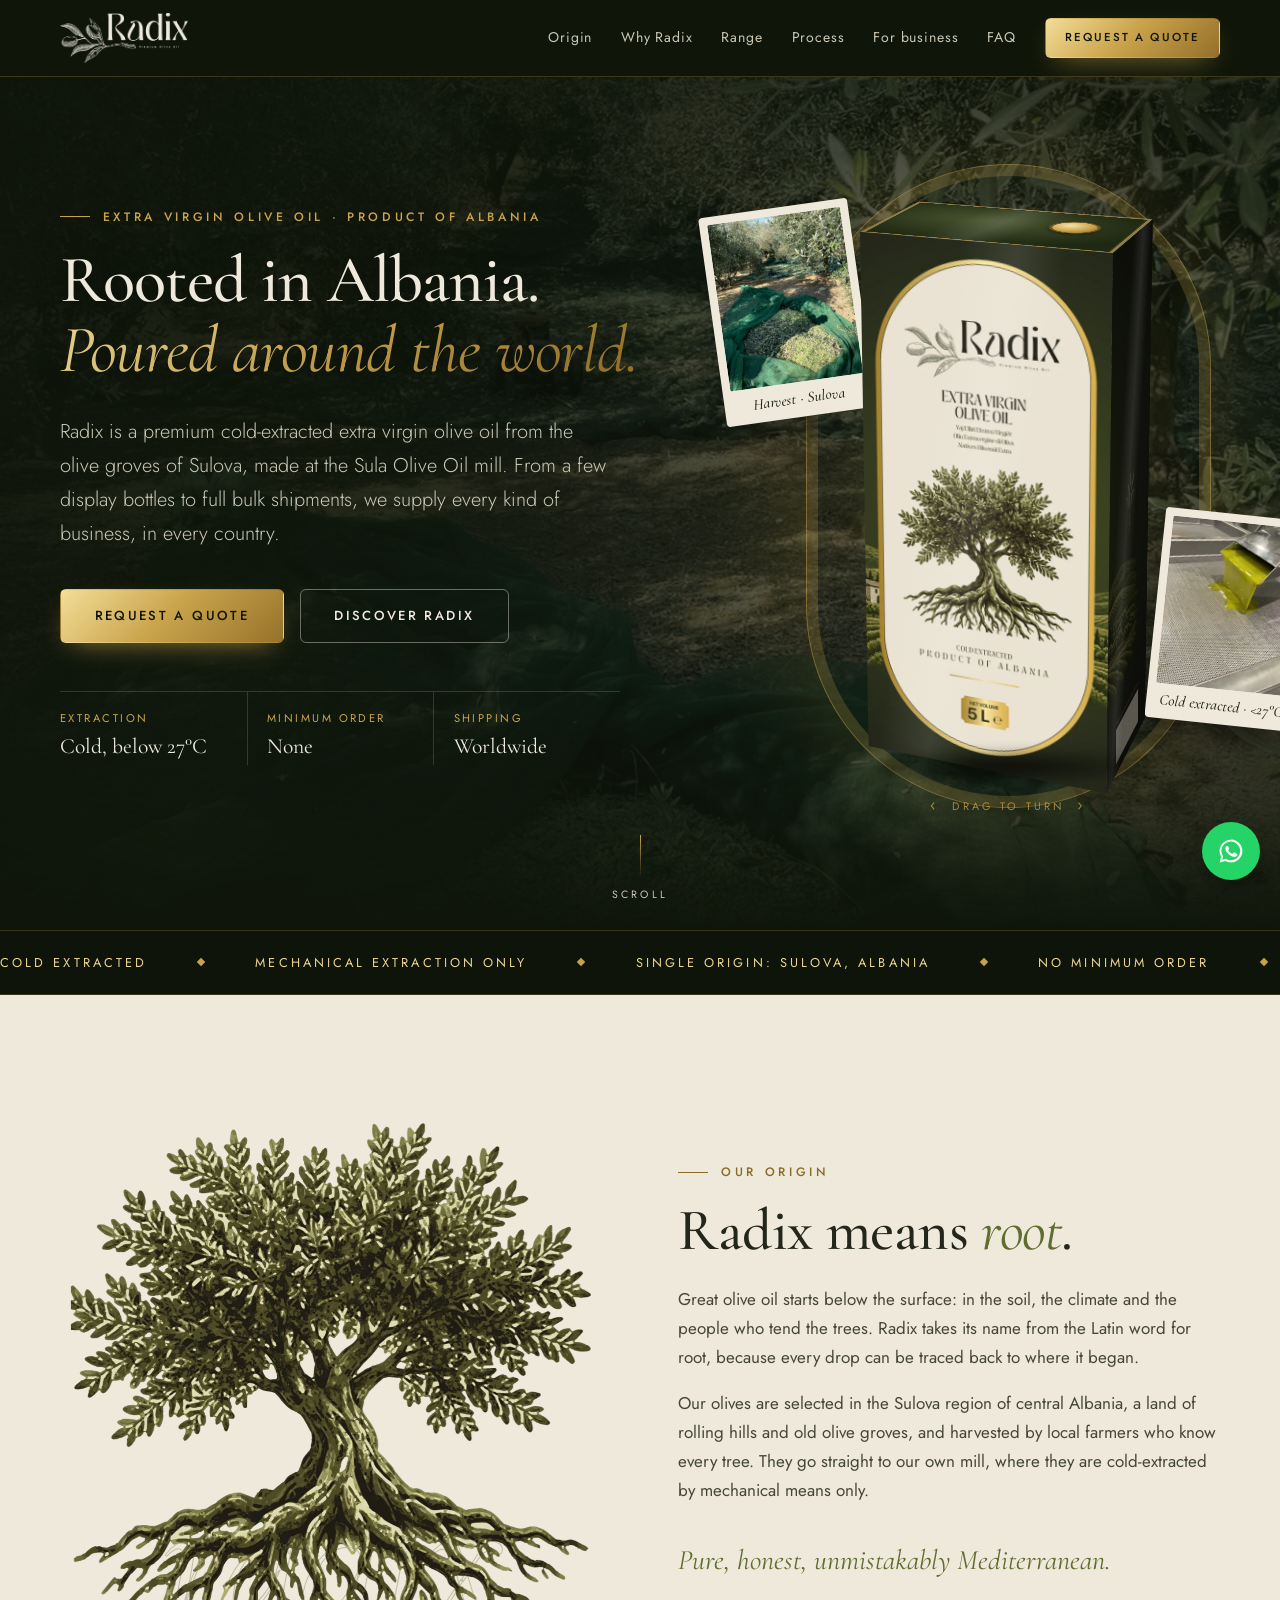
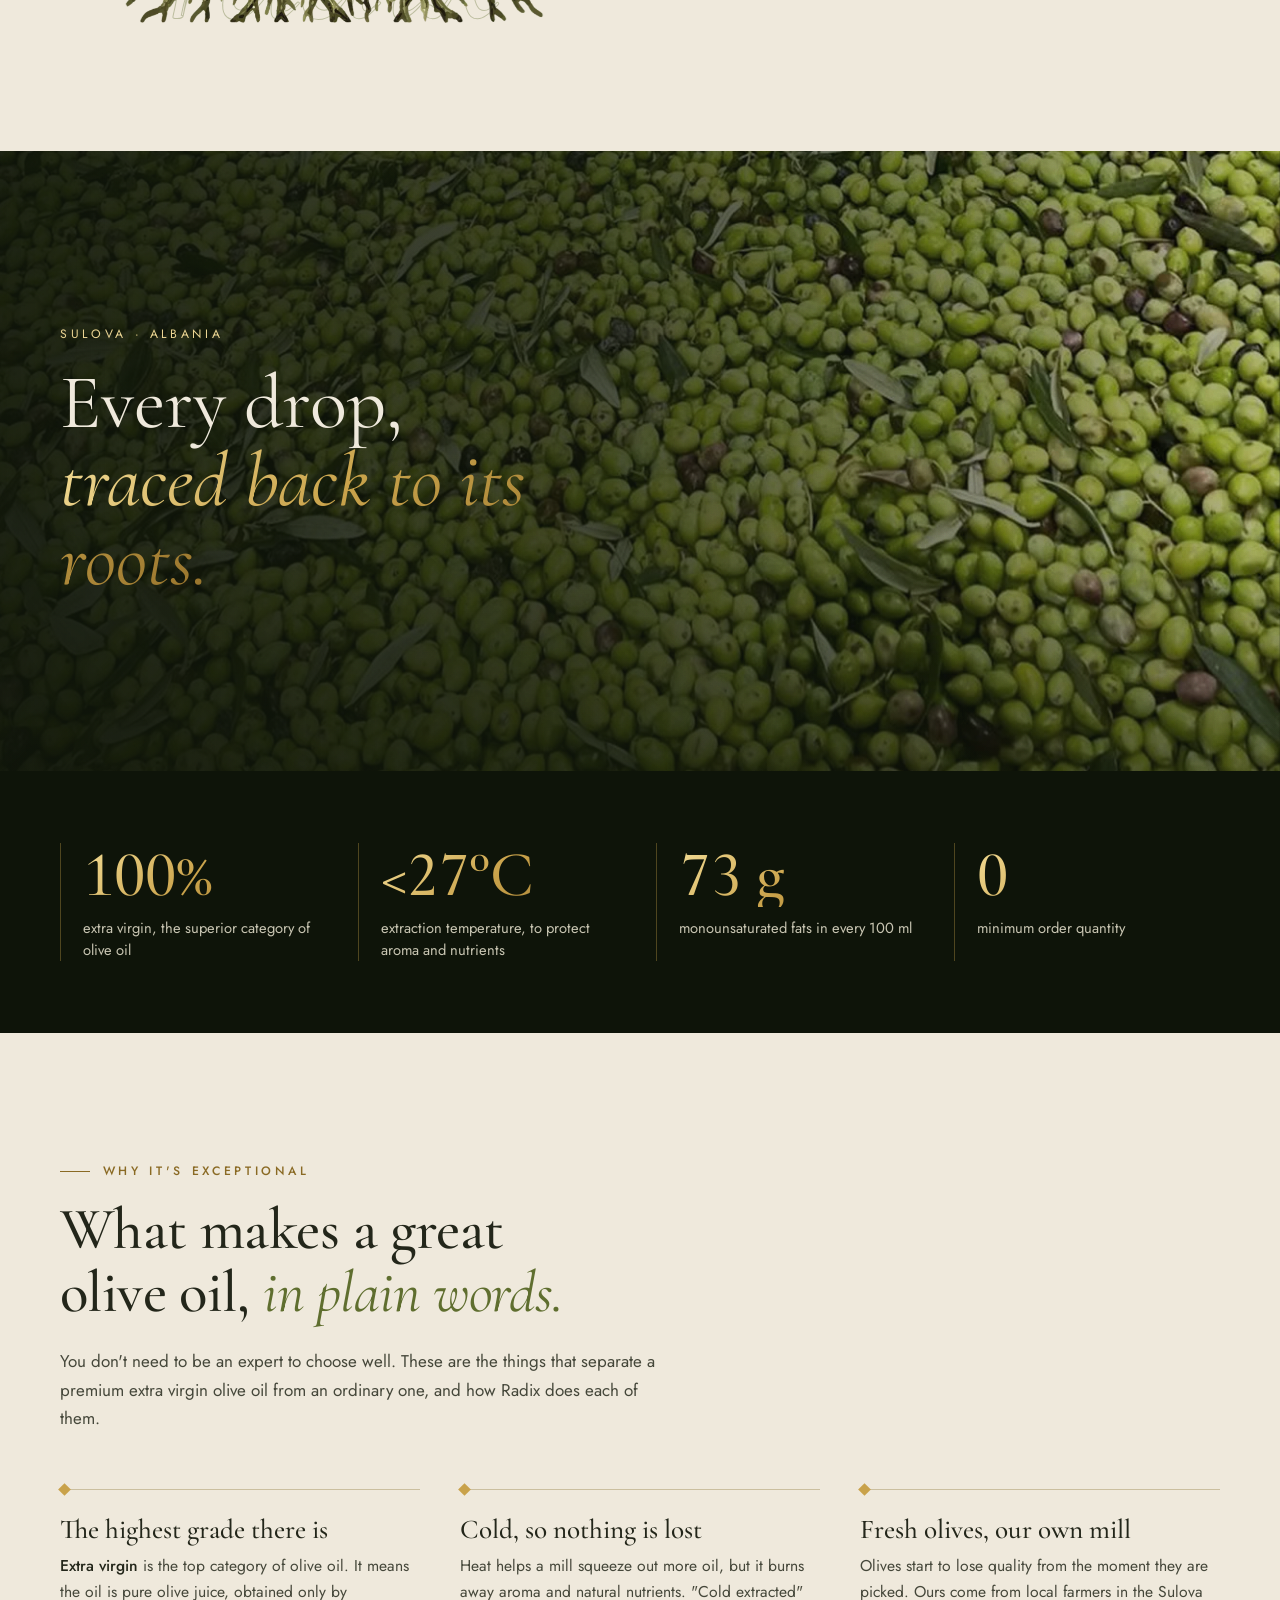
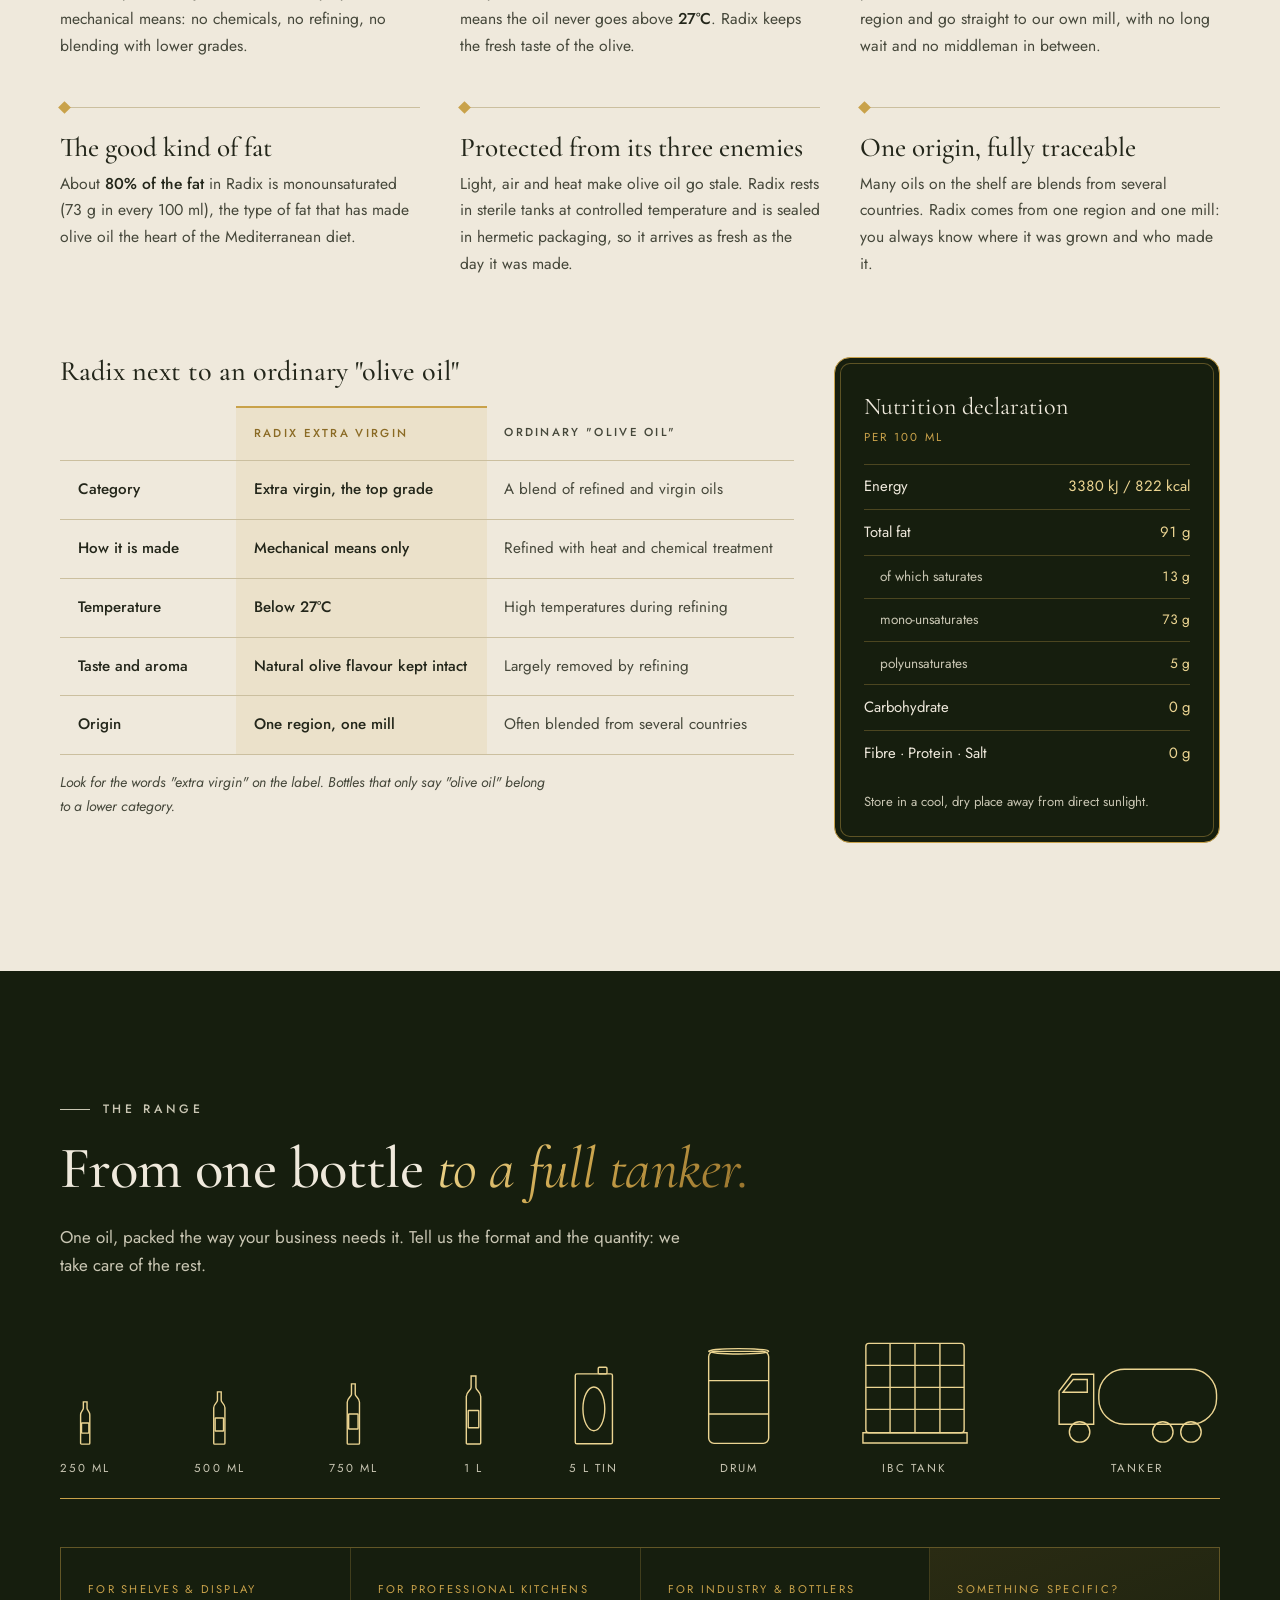
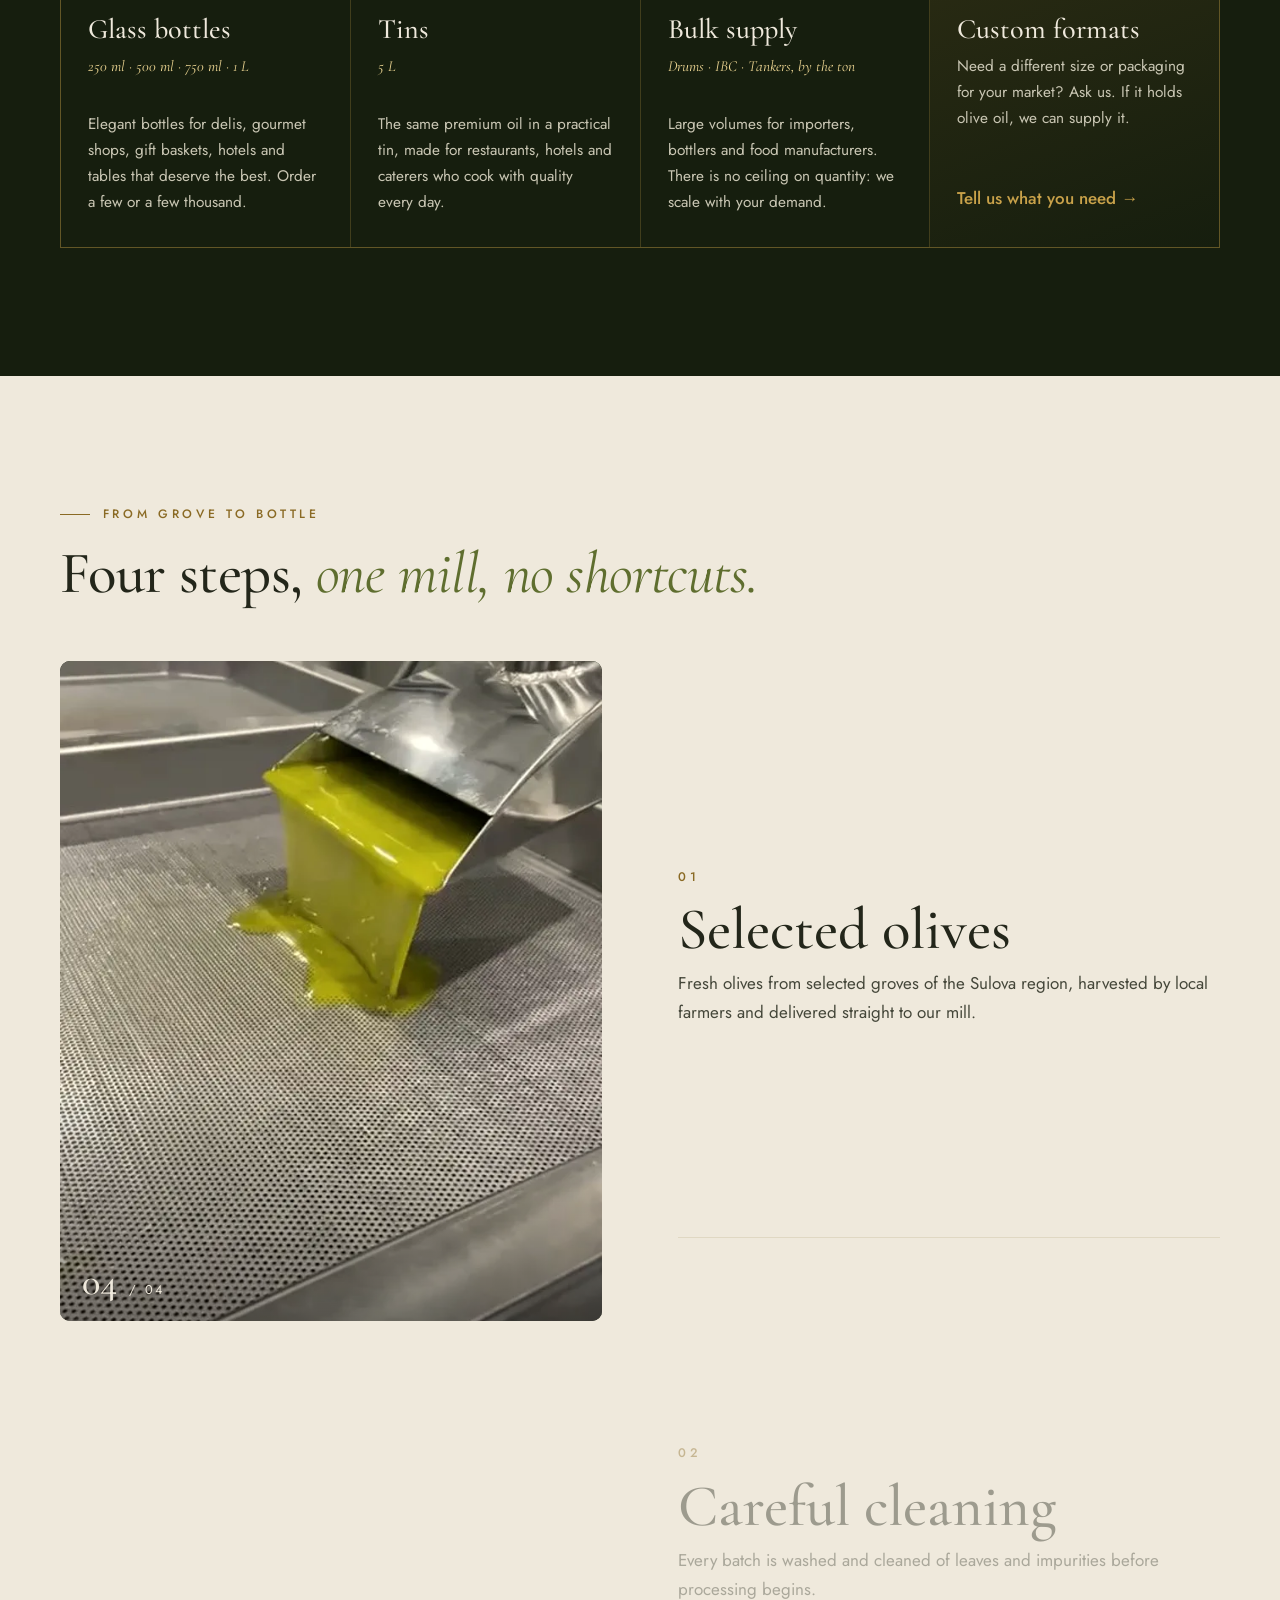
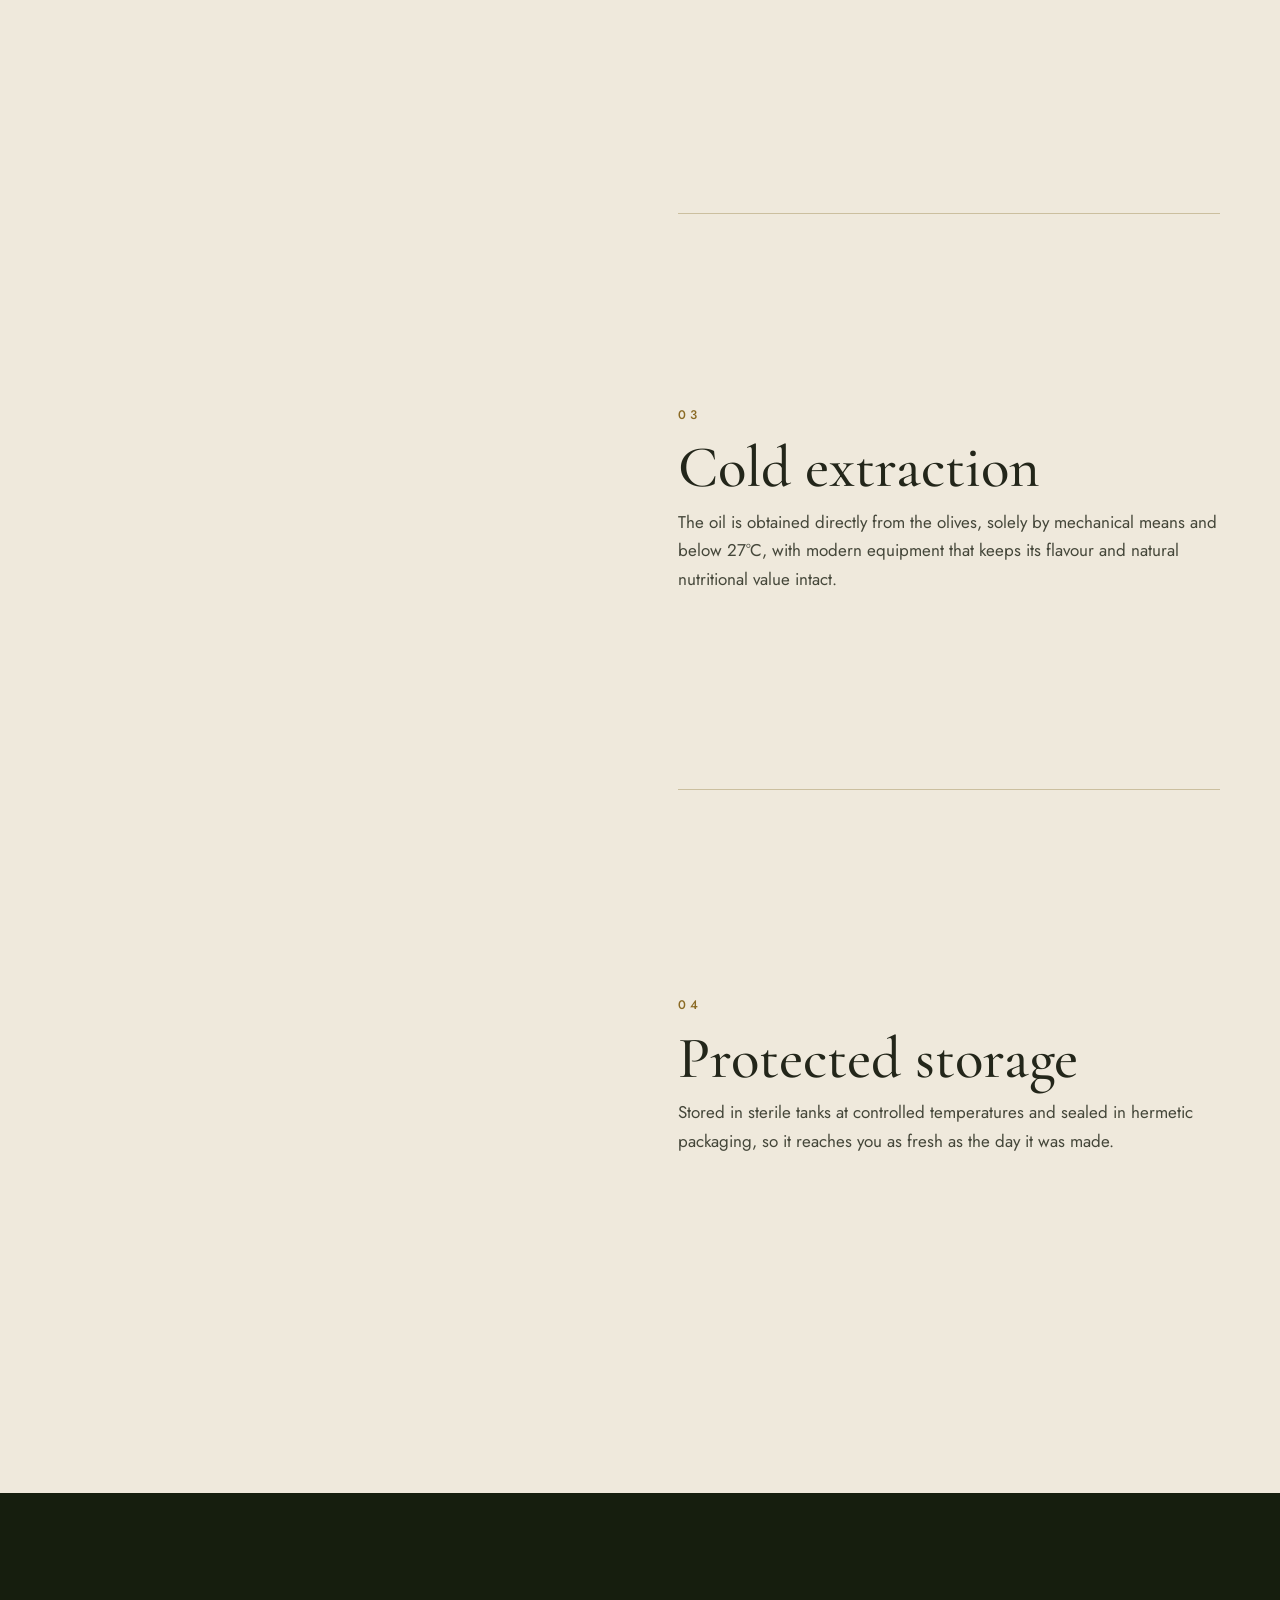
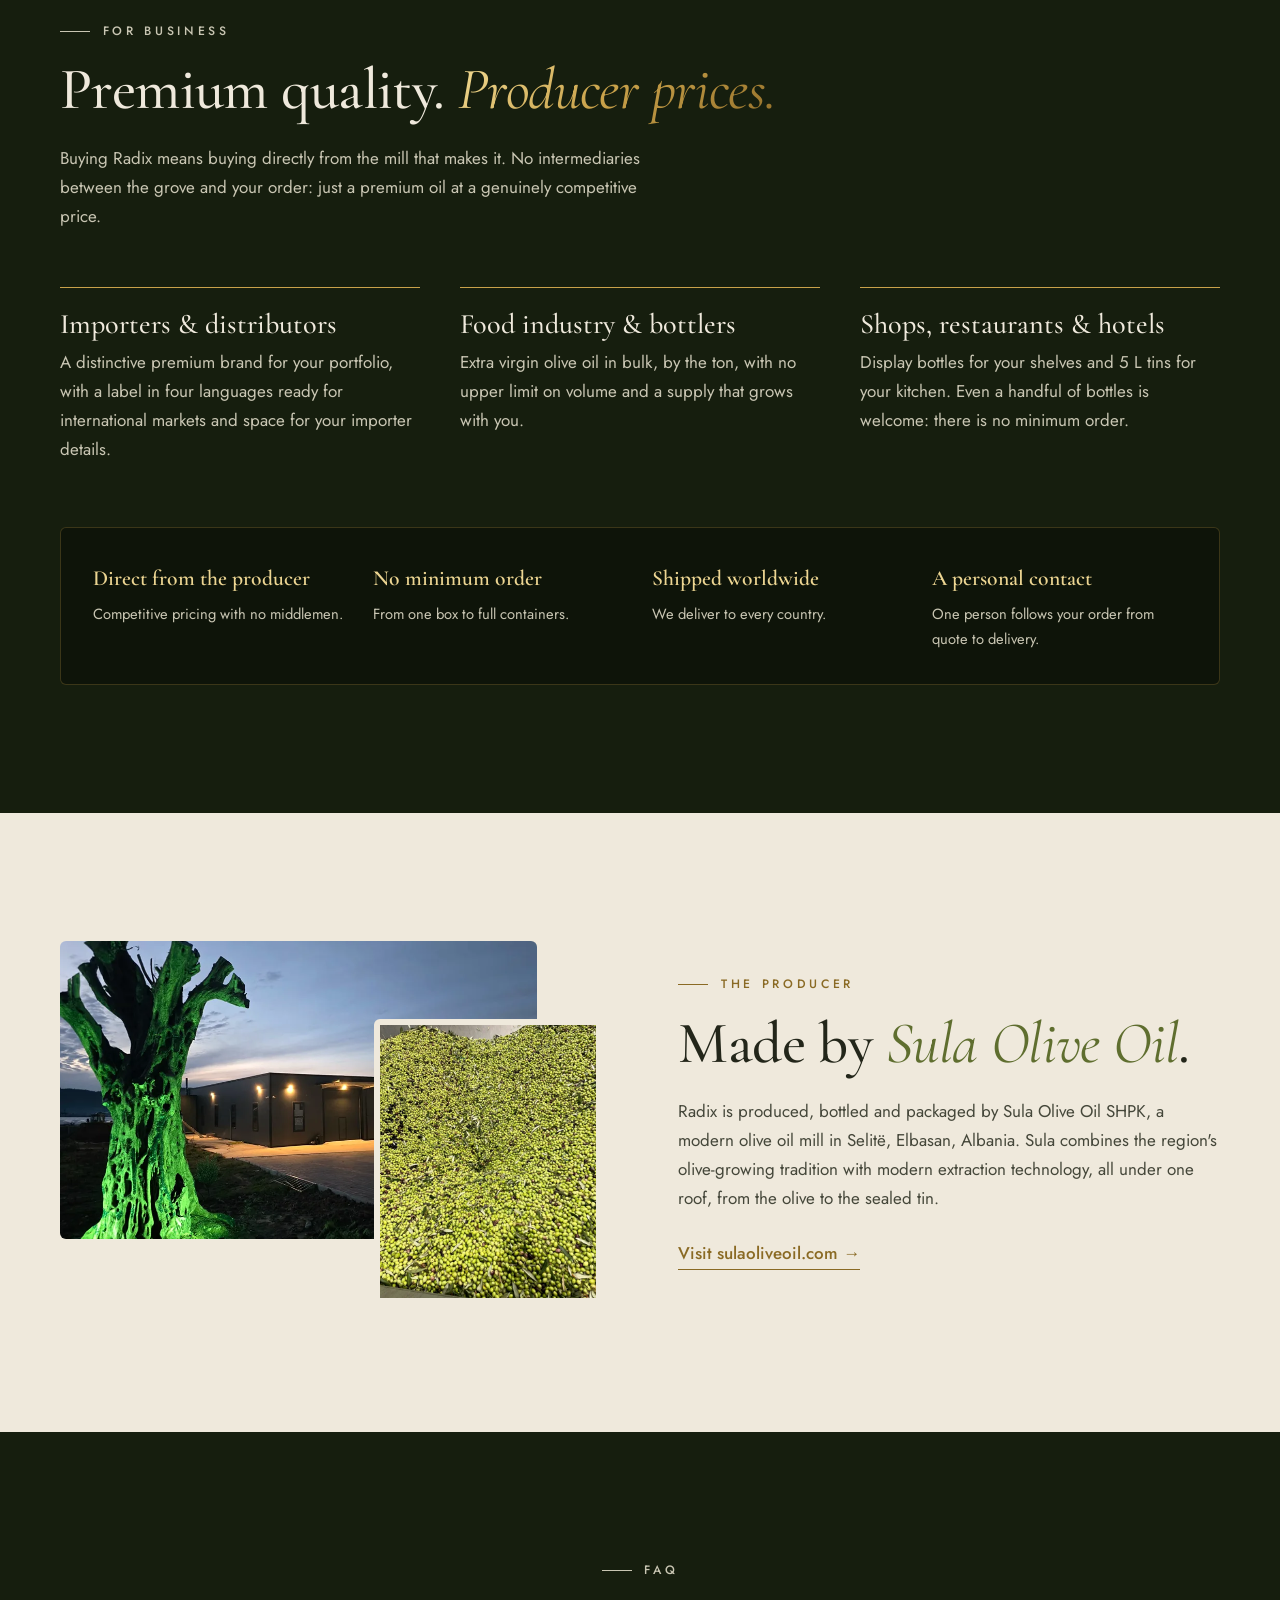
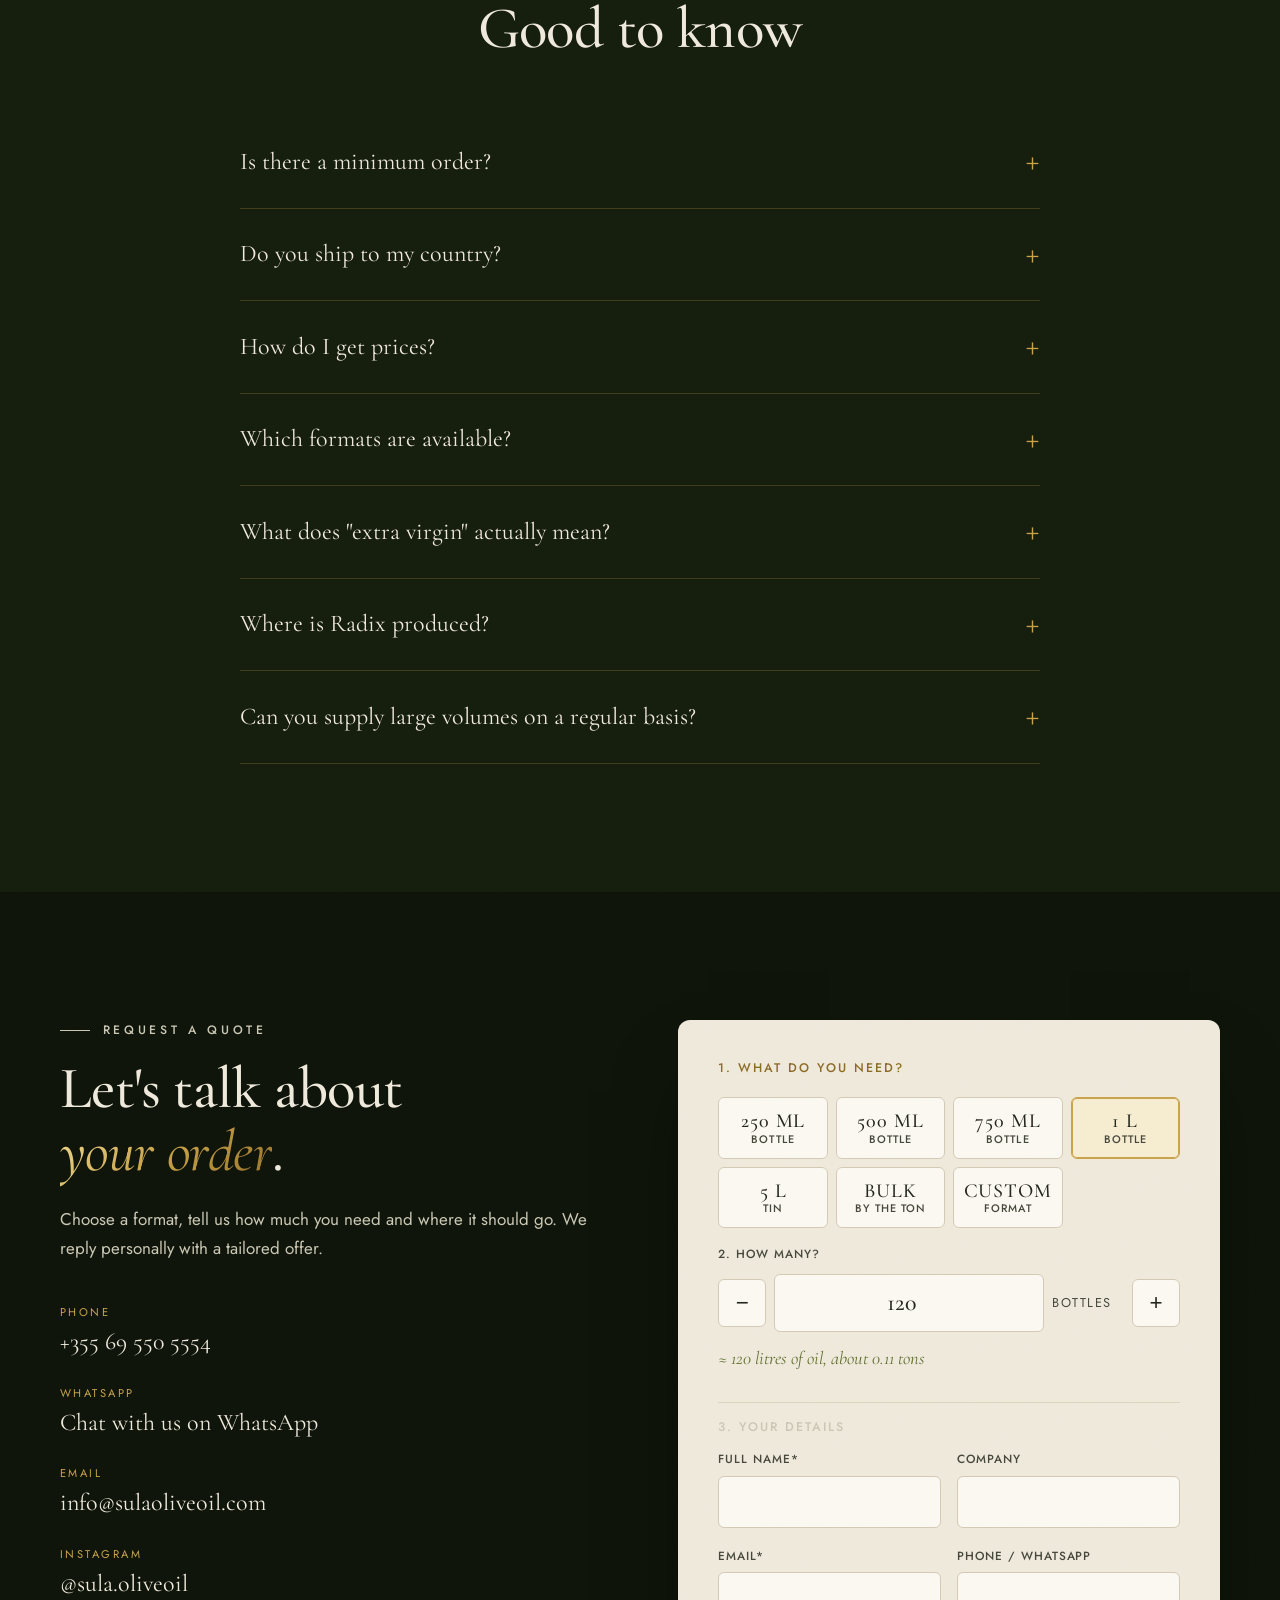
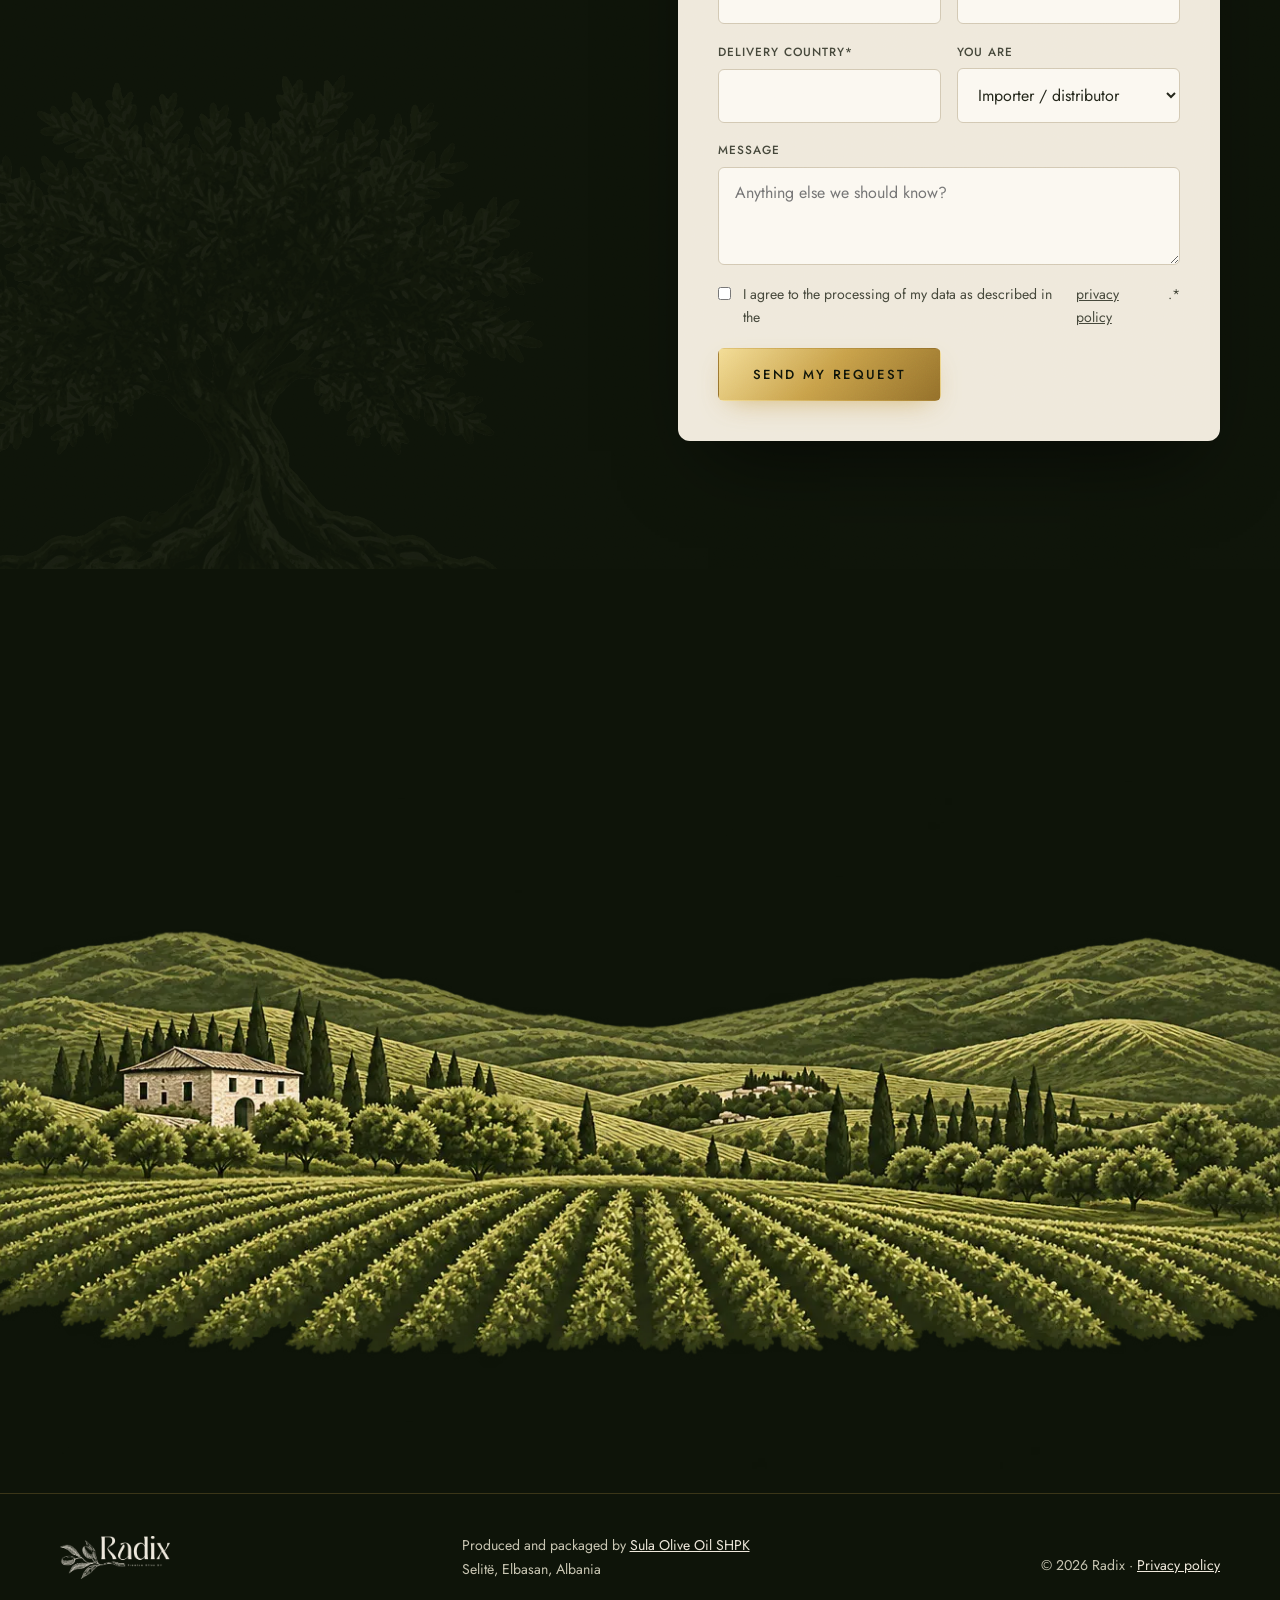
==== commit bce1a905: "Sito Radix: foto nell'apertura, cornici, fascia fotografica, grana Co-Authored-By: Claude Opus 5.5 <" ====
--- a/clienti/sula/radix-sito/index.html
+++ b/clienti/sula/radix-sito/index.html
@@ -42,6 +42,12 @@
 <main>
   <!-- HERO -->
   <section class="hero">
+    <div class="hero__bg" aria-hidden="true">
+      <img class="is-active" src="assets/hero-grove.webp" alt="" width="1600" height="900" fetchpriority="high">
+      <img src="assets/hero-olives.webp" alt="" width="1600" height="900">
+      <img src="assets/hero-mill.webp" alt="" width="1600" height="900">
+    </div>
+    <div class="hero__veil" aria-hidden="true"></div>
     <div class="wrap hero__grid">
       <div class="hero__text">
         <p class="eyebrow">Extra Virgin Olive Oil · Product of Albania</p>
@@ -59,6 +65,8 @@
       </div>
       <div class="hero__stage">
         <div class="stage__oval" aria-hidden="true"></div>
+        <figure class="pcard pcard--a" data-depth="18"><img src="assets/photo-grove.webp" alt="Olive harvest in a Sulova grove" width="640" height="800"><figcaption>Harvest · Sulova</figcaption></figure>
+        <figure class="pcard pcard--b" data-depth="-14"><img src="assets/photo-oil.webp" alt="Fresh olive oil flowing at the Sula mill" width="640" height="800"><figcaption>Cold extracted · &lt;27°C</figcaption></figure>
         <div class="tin-wrap" role="img" aria-label="Radix 5 litre tin of extra virgin olive oil, turning slowly">
           <div class="tin" id="tin">
             <div class="tin__face tin__front"><img src="assets/tin-front.webp" alt="" width="520" height="1110"></div>
@@ -73,7 +81,7 @@
         <p class="stage__hint" aria-hidden="true">Drag to turn</p>
       </div>
     </div>
-    <img class="hero__land" src="assets/landscape.webp" alt="" aria-hidden="true" width="1536" height="1024">
+    <a class="hero__scroll" href="#origin" aria-label="Scroll to discover"><span></span>Scroll</a>
   </section>
 
   <!-- MARQUEE -->
@@ -98,6 +106,15 @@
         <p>Our olives are selected in the Sulova region of central Albania, a land of rolling hills and old olive groves, and harvested by local farmers who know every tree. They go straight to our own mill, where they are cold-extracted by mechanical means only.</p>
         <p class="signature">Pure, honest, unmistakably Mediterranean.</p>
       </div>
+    </div>
+  </section>
+
+  <!-- PHOTO BAND -->
+  <section class="band" aria-label="Sulova olives">
+    <img class="band__img" src="assets/band-olives.webp" alt="Freshly harvested olives from the Sulova region" width="1800" height="800" loading="lazy">
+    <div class="wrap band__inner">
+      <p class="band__kicker">Sulova · Albania</p>
+      <p class="band__line">Every drop,<br><em>traced back to its roots.</em></p>
     </div>
   </section>
 
@@ -389,6 +406,8 @@
   </section>
 </main>
 
+<div class="closing" aria-hidden="true"><img src="assets/landscape.webp" alt="" width="1536" height="1024" loading="lazy"></div>
+
 <footer class="footer">
   <div class="wrap footer__inner">
     <img src="assets/logo-light.webp" alt="Radix" width="130" height="50" loading="lazy">
--- a/clienti/sula/radix-sito/style.css
+++ b/clienti/sula/radix-sito/style.css
@@ -58,7 +58,7 @@
 .nav.open .nav__toggle span:first-child{transform:translateY(4.25px) rotate(45deg)}
 .nav.open .nav__toggle span:last-child{transform:translateY(-4.25px) rotate(-45deg)}
 /* hero */
-.hero{position:relative;overflow:hidden;color:var(--on-dark);background:radial-gradient(ellipse 70% 60% at 72% 40%,#2c3819 0%,transparent 70%),radial-gradient(ellipse at 20% 0%,var(--olive-2),var(--olive-deep) 70%);padding-top:clamp(3rem,6vw,5rem)}
+.hero{position:relative;overflow:hidden;isolation:isolate;color:var(--on-dark);background:var(--olive-deep);padding-block:clamp(3rem,6vw,5rem) clamp(5rem,9vw,7rem)}
 .hero__grid{position:relative;z-index:2;display:grid;grid-template-columns:1.25fr .75fr;gap:2rem;align-items:center}
 .hero__text>*{animation:rise 1s cubic-bezier(.2,.7,.2,1) both}
 .hero__text>:nth-child(2){animation-delay:.1s}.hero__text>:nth-child(3){animation-delay:.2s}.hero__text>:nth-child(4){animation-delay:.3s}.hero__text>:nth-child(5){animation-delay:.4s}
@@ -73,7 +73,7 @@
 /* stage + 3D tin */
 .hero__stage{position:relative;height:calc(var(--th) + 130px);display:grid;place-items:center;animation:rise 1.2s .2s cubic-bezier(.2,.7,.2,1) both}
 .stage__oval{position:absolute;width:calc(var(--tw) * 1.62);height:calc(var(--th) + 110px);border-radius:999px;border:1px solid rgba(201,162,74,.55);box-shadow:inset 0 0 0 10px rgba(14,20,9,0),inset 0 0 0 11px rgba(201,162,74,.22),0 0 120px -20px rgba(201,162,74,.25);background:radial-gradient(ellipse at 50% 45%,rgba(236,213,146,.14),transparent 65%)}
-.tin-wrap{position:relative;perspective:1600px;perspective-origin:50% -15%;cursor:grab;touch-action:pan-y;user-select:none;-webkit-user-select:none}
+.tin-wrap{position:relative;z-index:2;perspective:1600px;perspective-origin:50% -15%;cursor:grab;touch-action:pan-y;user-select:none;-webkit-user-select:none}
 .tin-wrap:active{cursor:grabbing}
 .tin{position:relative;width:var(--tw);height:var(--th);transform-style:preserve-3d;transform:rotateX(var(--rx,-10deg)) rotateY(var(--ry,-32deg))}
 .tin__face{position:absolute;overflow:hidden;backface-visibility:hidden;-webkit-backface-visibility:hidden;background:#141b0c}
@@ -93,7 +93,6 @@
 .stage__hint{position:absolute;bottom:0;font-size:.68rem;letter-spacing:.3em;text-transform:uppercase;color:var(--gold);opacity:.75}
 .stage__hint::before,.stage__hint::after{content:"‹";margin-right:.8rem;font-size:1rem}
 .stage__hint::after{content:"›";margin:0 0 0 .8rem}
-.hero__land{position:relative;z-index:1;width:min(1500px,125%);max-width:none;margin:-12rem auto 0;left:50%;transform:translateX(-50%);mask-image:linear-gradient(to bottom,transparent 0%,#000 38%);-webkit-mask-image:linear-gradient(to bottom,transparent 0%,#000 38%);pointer-events:none}
 /* marquee */
 .strip{background:var(--olive-deep);border-block:1px solid var(--line-dark);color:var(--gold-hi);overflow:hidden}
 .strip__track{display:flex;width:max-content;animation:marquee 45s linear infinite}
@@ -251,8 +250,7 @@
 /* inner pages */
 .thanks{min-height:100vh;display:flex;flex-direction:column;justify-content:space-between;text-align:center}
 .thanks .hero__cta{justify-content:center}.thanks .eyebrow{justify-content:center}.thanks .lead{margin-inline:auto}
-.thanks .hero__land{margin-top:0}
-.legal h1{font-size:var(--step-3);margin-bottom:.6rem}
+.thanks .legal h1{font-size:var(--step-3);margin-bottom:.6rem}
 .legal h2{font-size:var(--step-2);margin:2.4rem 0 .6rem}
 @media (prefers-reduced-motion:reduce){
   html{scroll-behavior:auto}
@@ -272,8 +270,7 @@
   .nav__links a:not(.btn){font-size:1.1rem}
   .hero__grid{grid-template-columns:1fr;text-align:left}
   .hero__stage{order:-1;margin-bottom:-1rem}
-  .hero__land{margin-top:-6rem}
-  .split,.audiences,.process__grid{grid-template-columns:1fr}
+    .split,.audiences,.process__grid{grid-template-columns:1fr}
   .facts{grid-template-columns:1fr 1fr}
   .process__media{display:none}
   .process__steps li{min-height:0;padding-block:2rem}
@@ -286,7 +283,47 @@
   :root{--tw:140px;--td:82px;--th:300px}
   .range__cards,.form__row,.numbers__grid,.why,.facts{grid-template-columns:1fr}
   .hero__cta .btn{flex:1 1 100%}
-  .hero__land{width:200%}
-  summary{font-size:1.25rem}
+    summary{font-size:1.25rem}
   .origin__word{font-size:6rem}
 }
+
+/* hero photography */
+.hero__bg{position:absolute;inset:0;z-index:-2;overflow:hidden}
+.hero__bg img{position:absolute;inset:0;width:100%;height:100%;object-fit:cover;opacity:0;transition:opacity 2s ease;filter:saturate(.75) brightness(.8)}
+.hero__bg img.is-active{opacity:1;animation:kenburns 9s ease-out both}
+@keyframes kenburns{from{transform:scale(1.14) translate3d(1%,1%,0)}to{transform:scale(1)}}
+.hero__veil{position:absolute;inset:0;z-index:-1;background:
+  linear-gradient(90deg,rgba(14,20,9,.96) 0%,rgba(14,20,9,.86) 38%,rgba(14,20,9,.55) 70%,rgba(14,20,9,.7) 100%),
+  linear-gradient(180deg,rgba(14,20,9,.5) 0%,transparent 30%,transparent 70%,var(--olive-deep) 100%),
+  radial-gradient(ellipse 45% 55% at 74% 48%,rgba(201,162,74,.16),transparent 70%)}
+.hero h1{text-shadow:0 2px 30px rgba(0,0,0,.35)}
+.pcard{position:absolute;z-index:1;margin:0;width:150px;padding:8px 8px 0;background:var(--cream);border-radius:4px;box-shadow:0 24px 50px -18px rgba(0,0,0,.75);transition:transform .6s cubic-bezier(.2,.7,.2,1)}
+.pcard img{width:100%;aspect-ratio:4/5;object-fit:cover;border-radius:2px}
+.pcard figcaption{font:italic 500 .95rem/1 var(--f-display);color:var(--ink);text-align:center;padding:.6rem 0 .65rem}
+.pcard--a{left:-20%;top:8%;rotate:-8deg}
+.pcard--b{right:-20%;bottom:14%;rotate:6deg}
+.hero__scroll{position:absolute;left:50%;bottom:1.6rem;transform:translateX(-50%);display:flex;flex-direction:column;align-items:center;gap:.6rem;font-size:.66rem;letter-spacing:.3em;text-transform:uppercase;color:var(--on-dark-soft);text-decoration:none;z-index:3}
+.hero__scroll span{width:1px;height:42px;background:linear-gradient(var(--gold),transparent);animation:drip 2.2s ease-in-out infinite;transform-origin:top}
+@keyframes drip{0%{transform:scaleY(0);opacity:1}60%{transform:scaleY(1);opacity:1}100%{transform:scaleY(1);opacity:0}}
+/* film grain on dark bands */
+.hero::after,.band::after,.contact::after{content:"";position:absolute;inset:0;pointer-events:none;z-index:4;opacity:.07;mix-blend-mode:overlay;background-image:url("data:image/svg+xml,%3Csvg xmlns='http://www.w3.org/2000/svg' width='160' height='160'%3E%3Cfilter id='n'%3E%3CfeTurbulence type='fractalNoise' baseFrequency='.9' numOctaves='3' stitchTiles='stitch'/%3E%3C/filter%3E%3Crect width='100%25' height='100%25' filter='url(%23n)'/%3E%3C/svg%3E")}
+/* photo band */
+.band{position:relative;overflow:hidden;isolation:isolate;min-height:clamp(380px,52vw,620px);display:flex;align-items:center;color:var(--on-dark)}
+.band__img{position:absolute;inset:-12% 0;width:100%;height:124%;max-width:none;object-fit:cover;z-index:-2;will-change:transform}
+.band::before{content:"";position:absolute;inset:0;z-index:-1;background:linear-gradient(90deg,rgba(14,20,9,.94) 0%,rgba(14,20,9,.78) 45%,rgba(14,20,9,.3) 100%),linear-gradient(0deg,rgba(14,20,9,.5),transparent 40%)}
+.band__inner{width:100%}
+.band__kicker{font-size:.76rem;letter-spacing:.3em;text-transform:uppercase;color:var(--gold-hi);margin-bottom:1.2rem}
+.band__line{font:400 clamp(2.6rem,6vw,5.4rem)/1.02 var(--f-display);max-width:14ch;color:var(--on-dark)}
+.band__line em{font-style:italic;background:var(--gold-grad);-webkit-background-clip:text;background-clip:text;color:transparent}
+/* closing landscape */
+.closing{background:var(--olive-deep);overflow:hidden;line-height:0}
+.closing img{width:min(1500px,130%);max-width:none;position:relative;left:50%;transform:translateX(-50%);margin-top:-6%;mask-image:linear-gradient(to bottom,transparent,#000 40%);-webkit-mask-image:linear-gradient(to bottom,transparent,#000 40%)}
+@media (max-width:1180px){.pcard{width:124px}.pcard--a{left:-10%}.pcard--b{right:-10%}}
+@media (max-width:900px){
+  .hero__veil{background:linear-gradient(180deg,rgba(14,20,9,.55) 0%,rgba(14,20,9,.72) 45%,rgba(14,20,9,.95) 75%,var(--olive-deep) 100%)}
+  .pcard{width:104px;padding:5px 5px 0}.pcard figcaption{font-size:.75rem;padding:.4rem 0 .45rem}
+  .pcard--a{left:6%;top:10%}.pcard--b{right:6%;bottom:16%}
+  .hero__scroll{display:none}
+}
+@media (max-width:560px){.pcard{width:84px}.pcard figcaption{display:none}.pcard{padding-bottom:5px}}
+.thanks .hero__land{position:relative;width:min(1500px,125%);max-width:none;left:50%;transform:translateX(-50%);mask-image:linear-gradient(to bottom,transparent,#000 38%);-webkit-mask-image:linear-gradient(to bottom,transparent,#000 38%)}
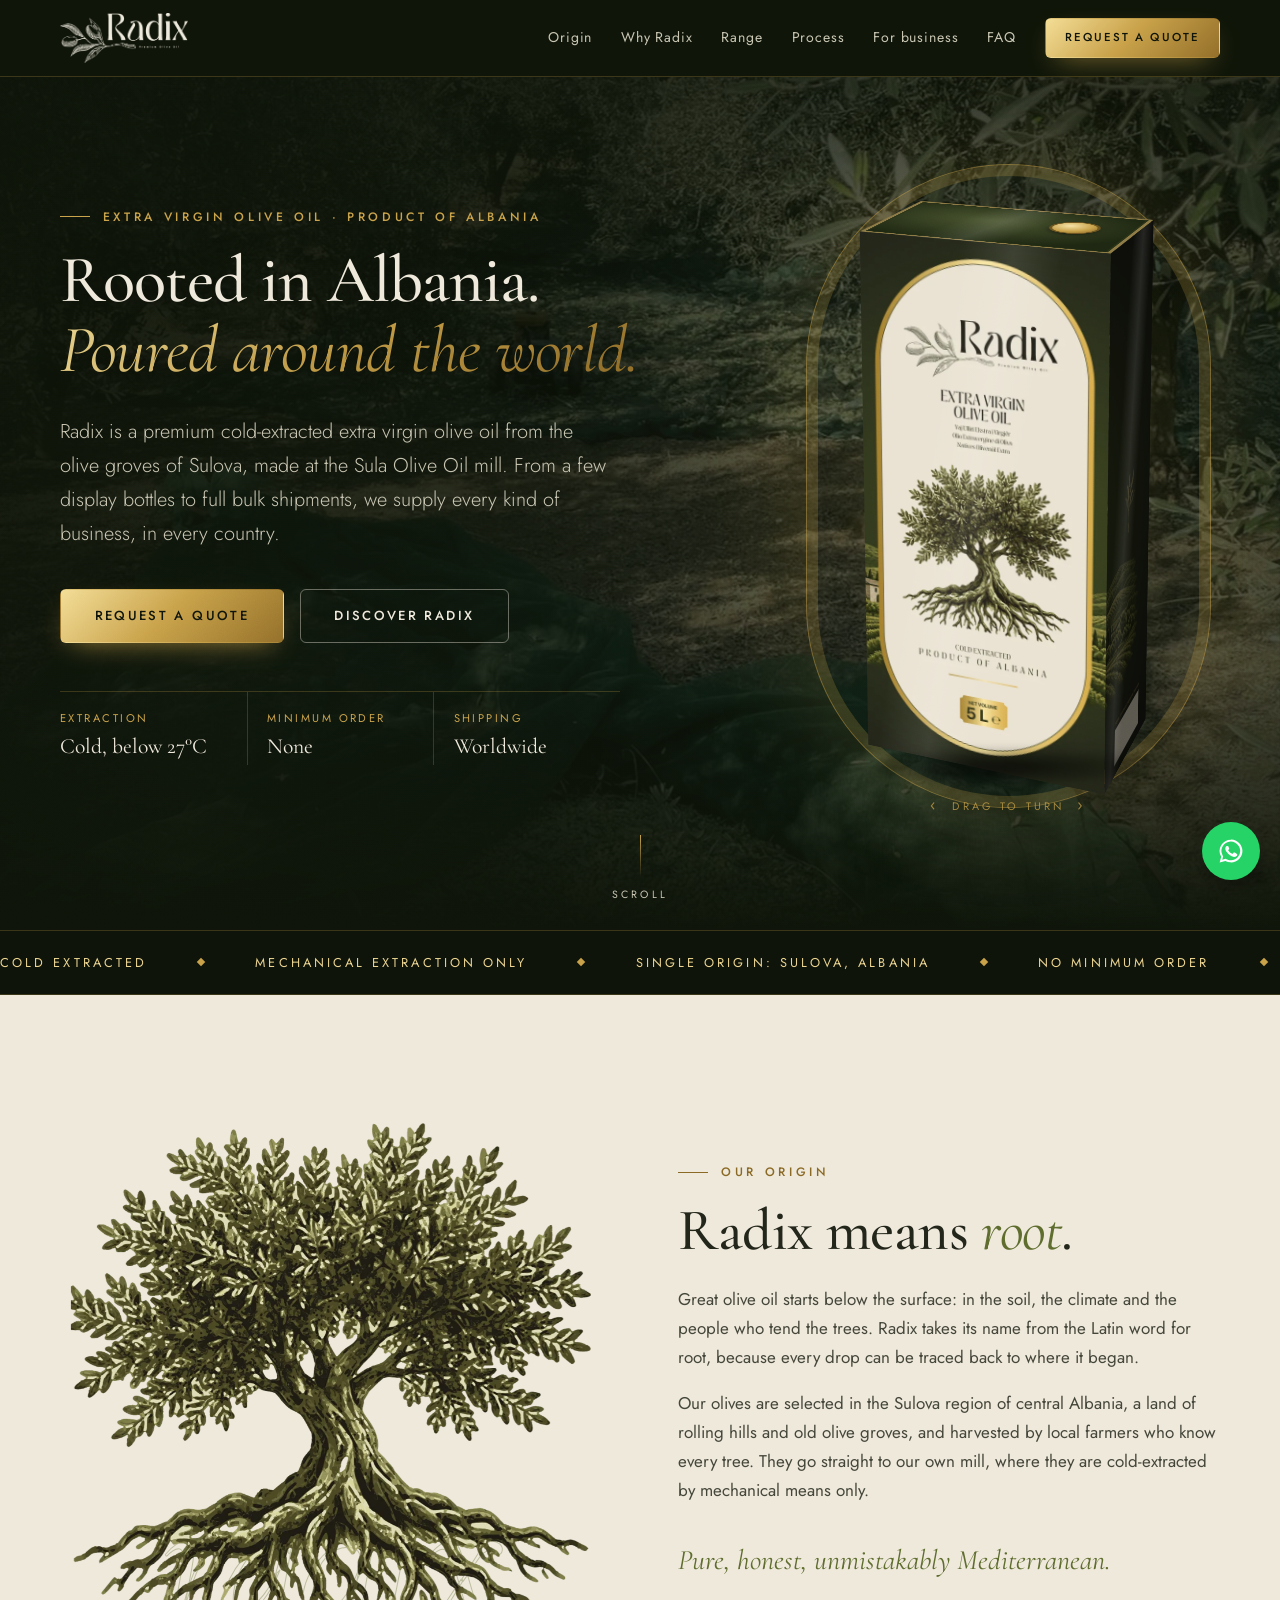
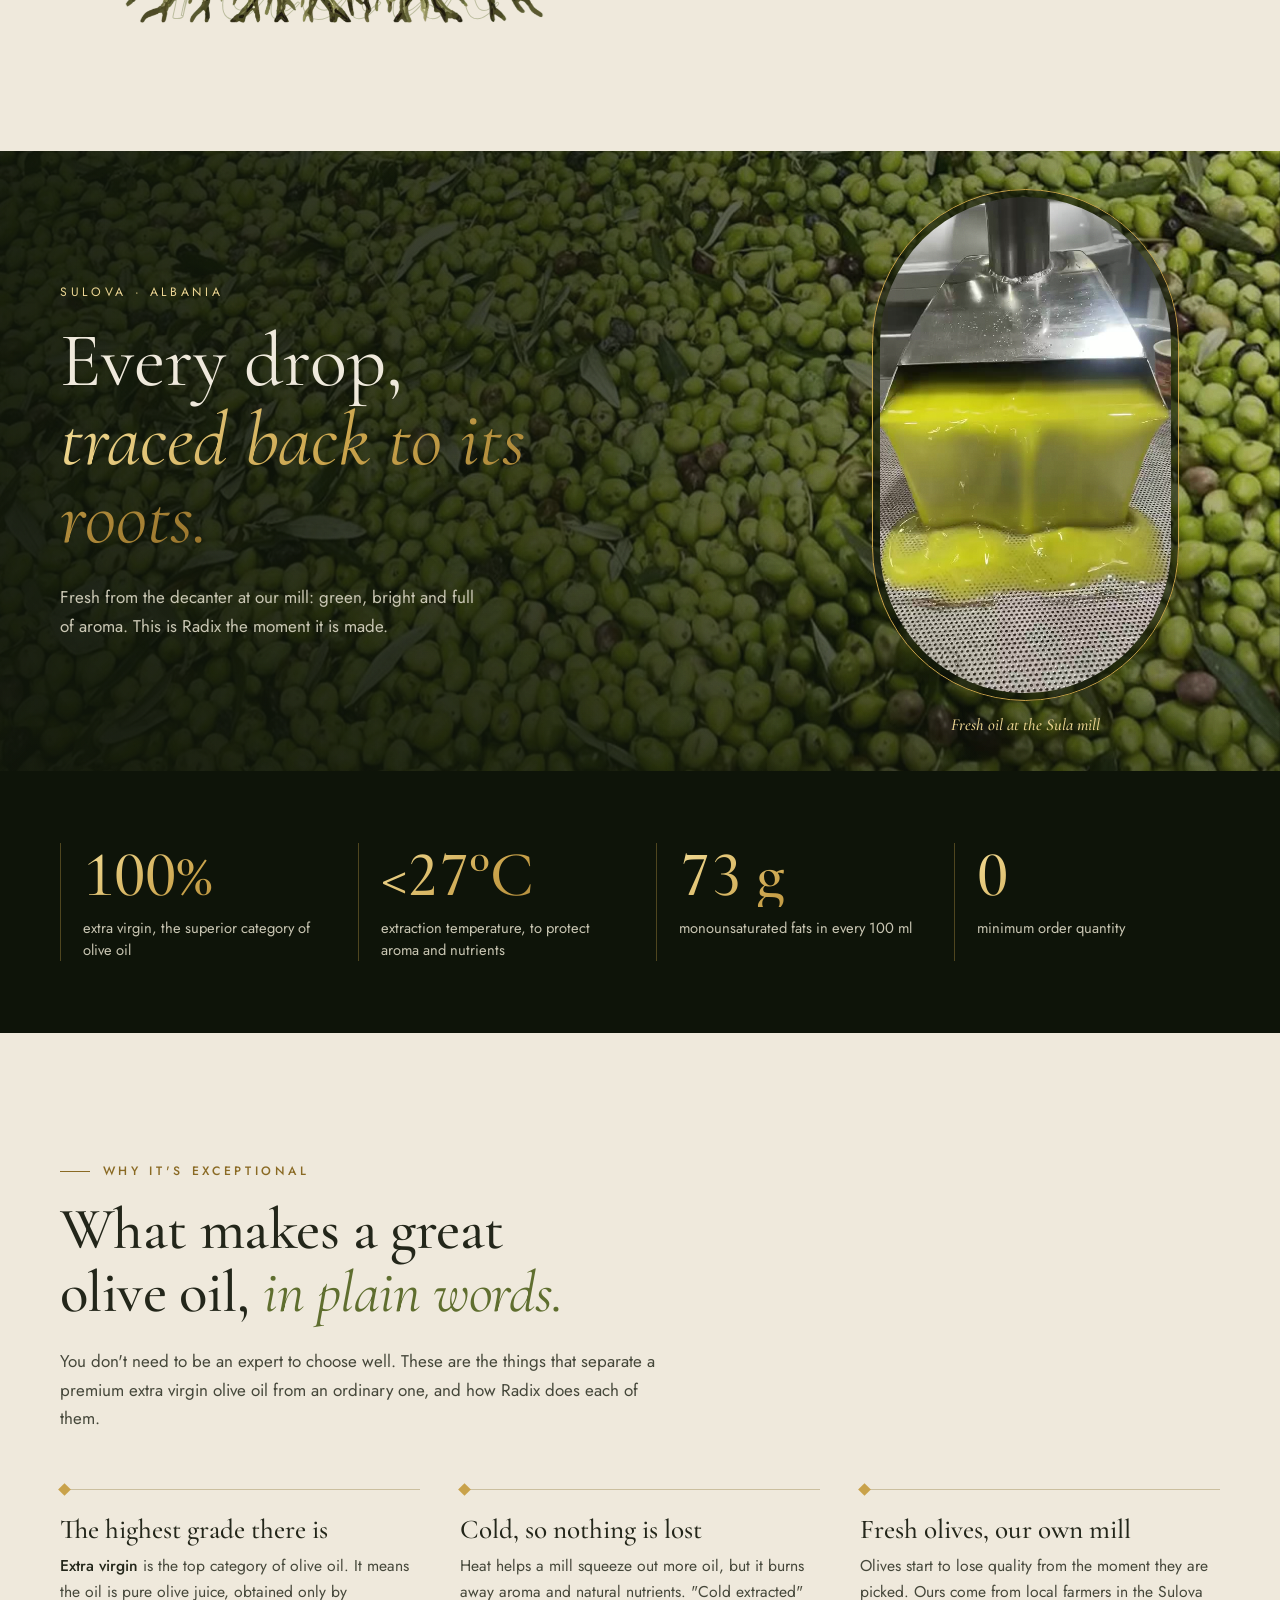
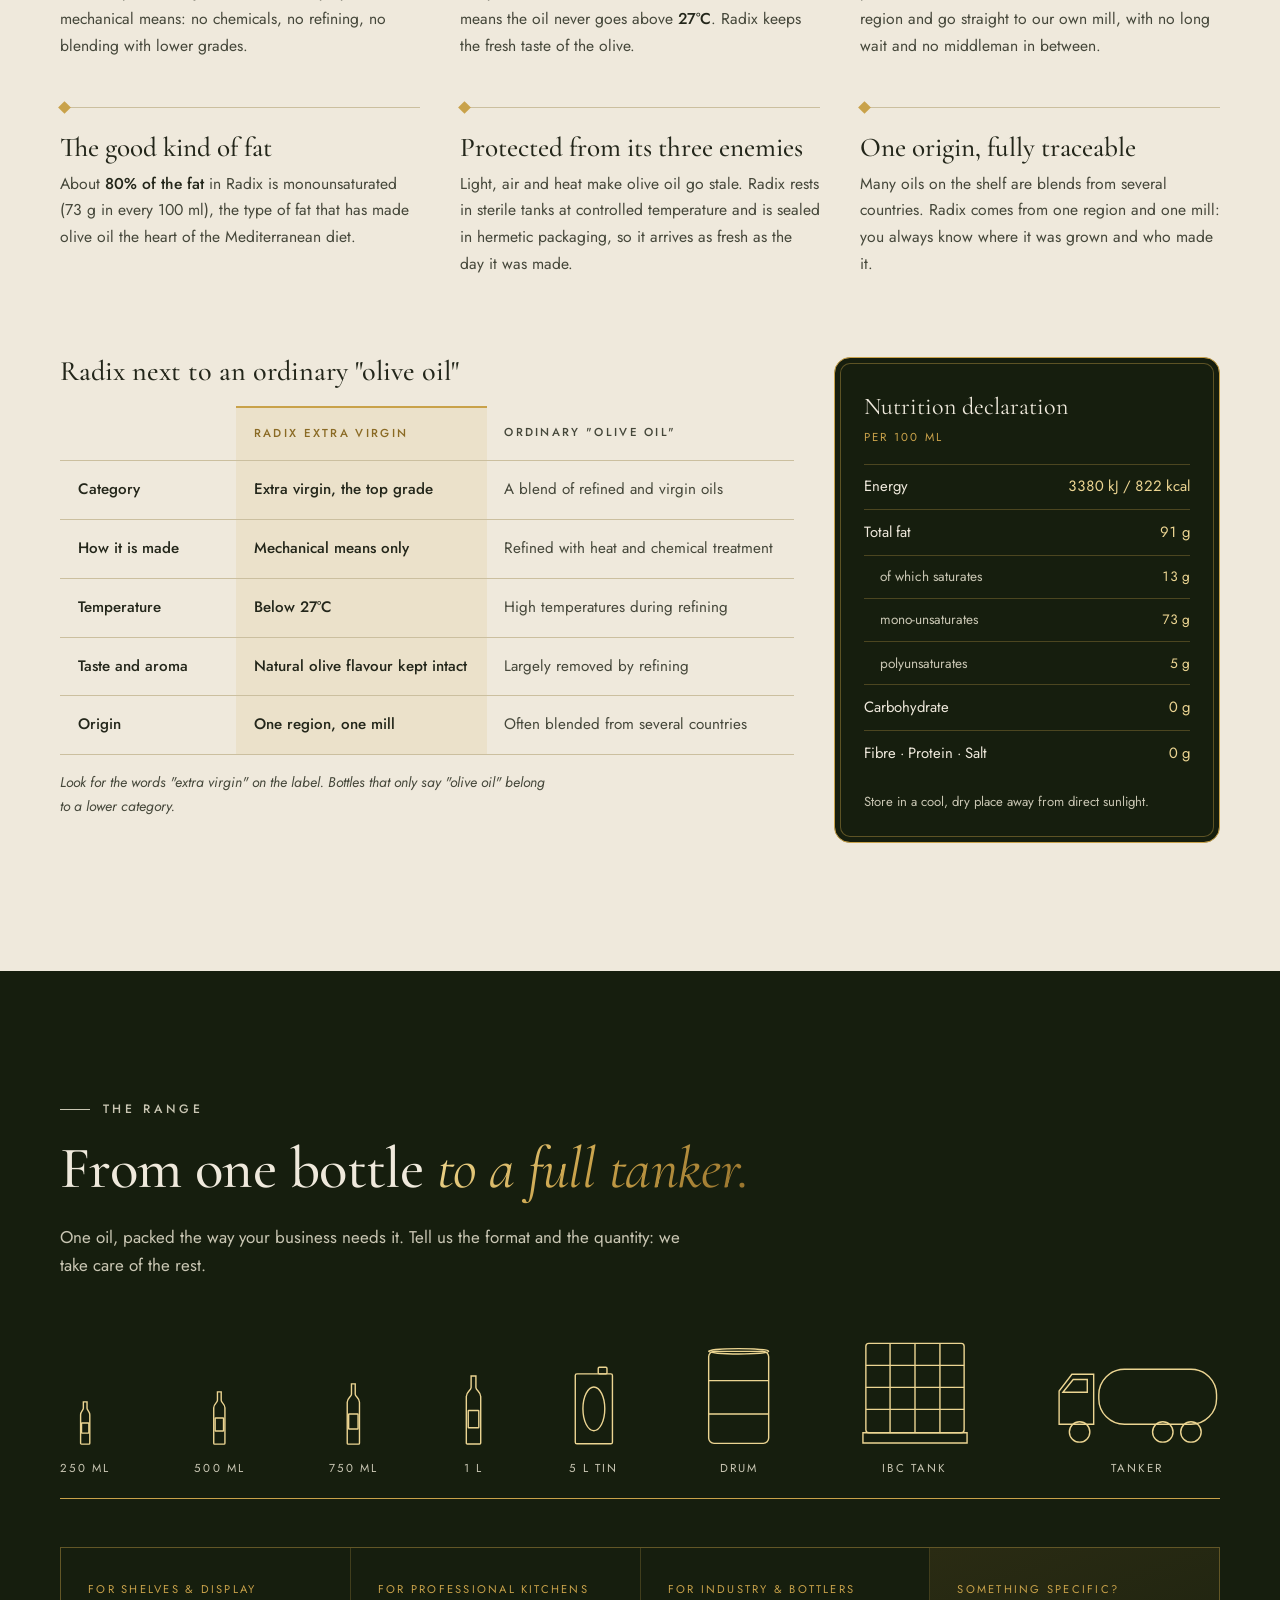
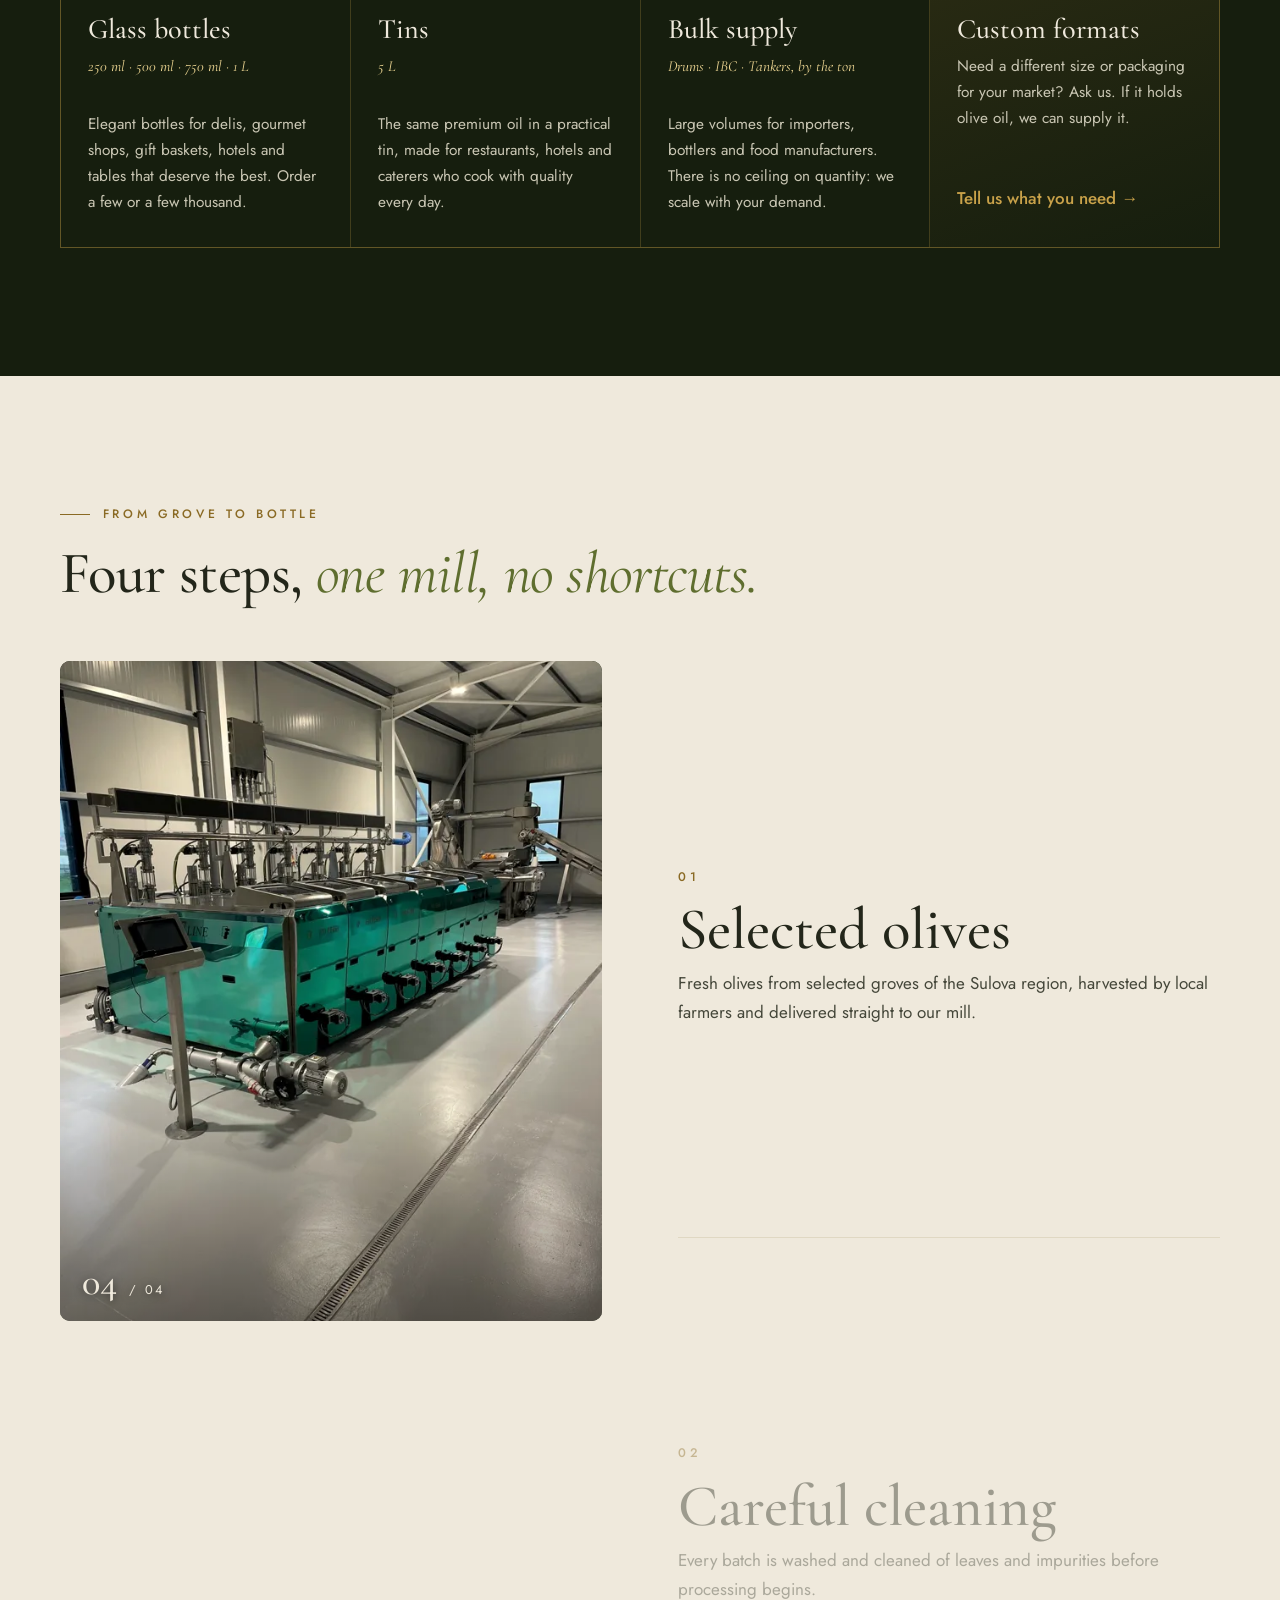
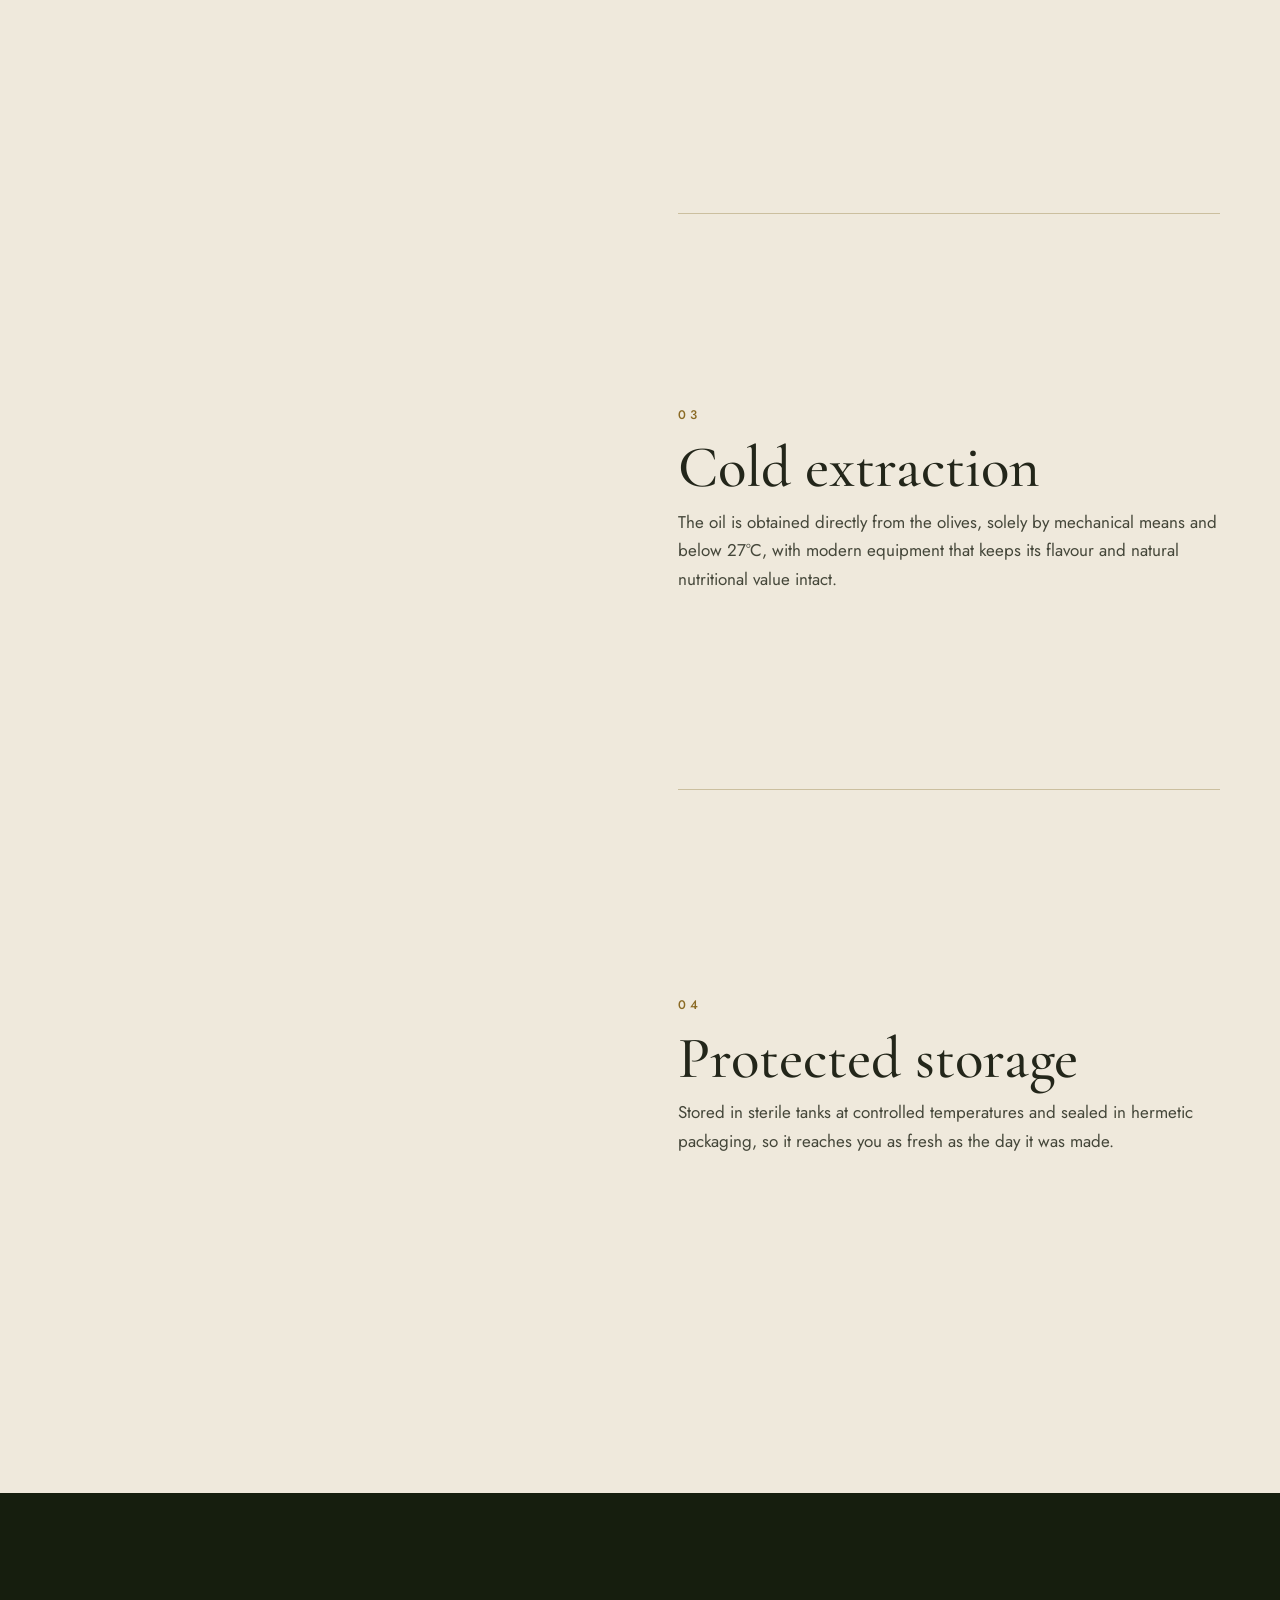
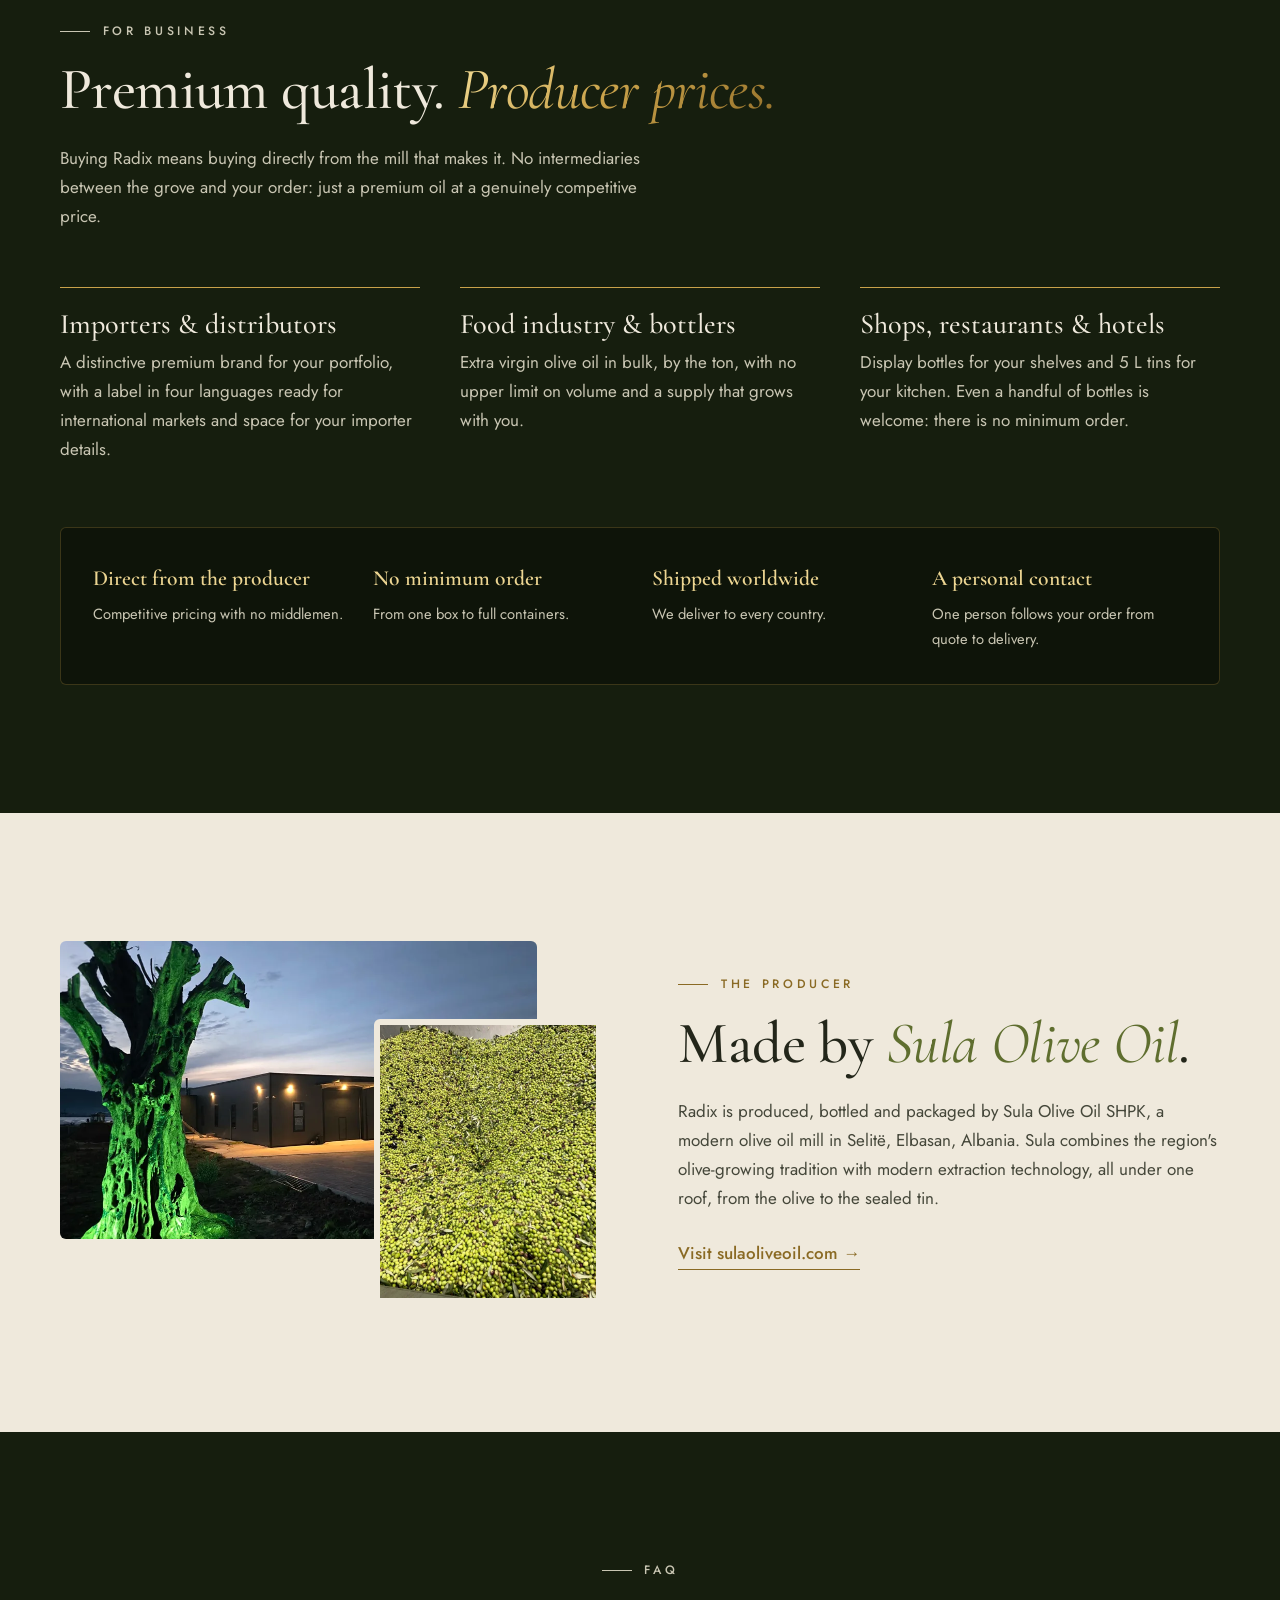
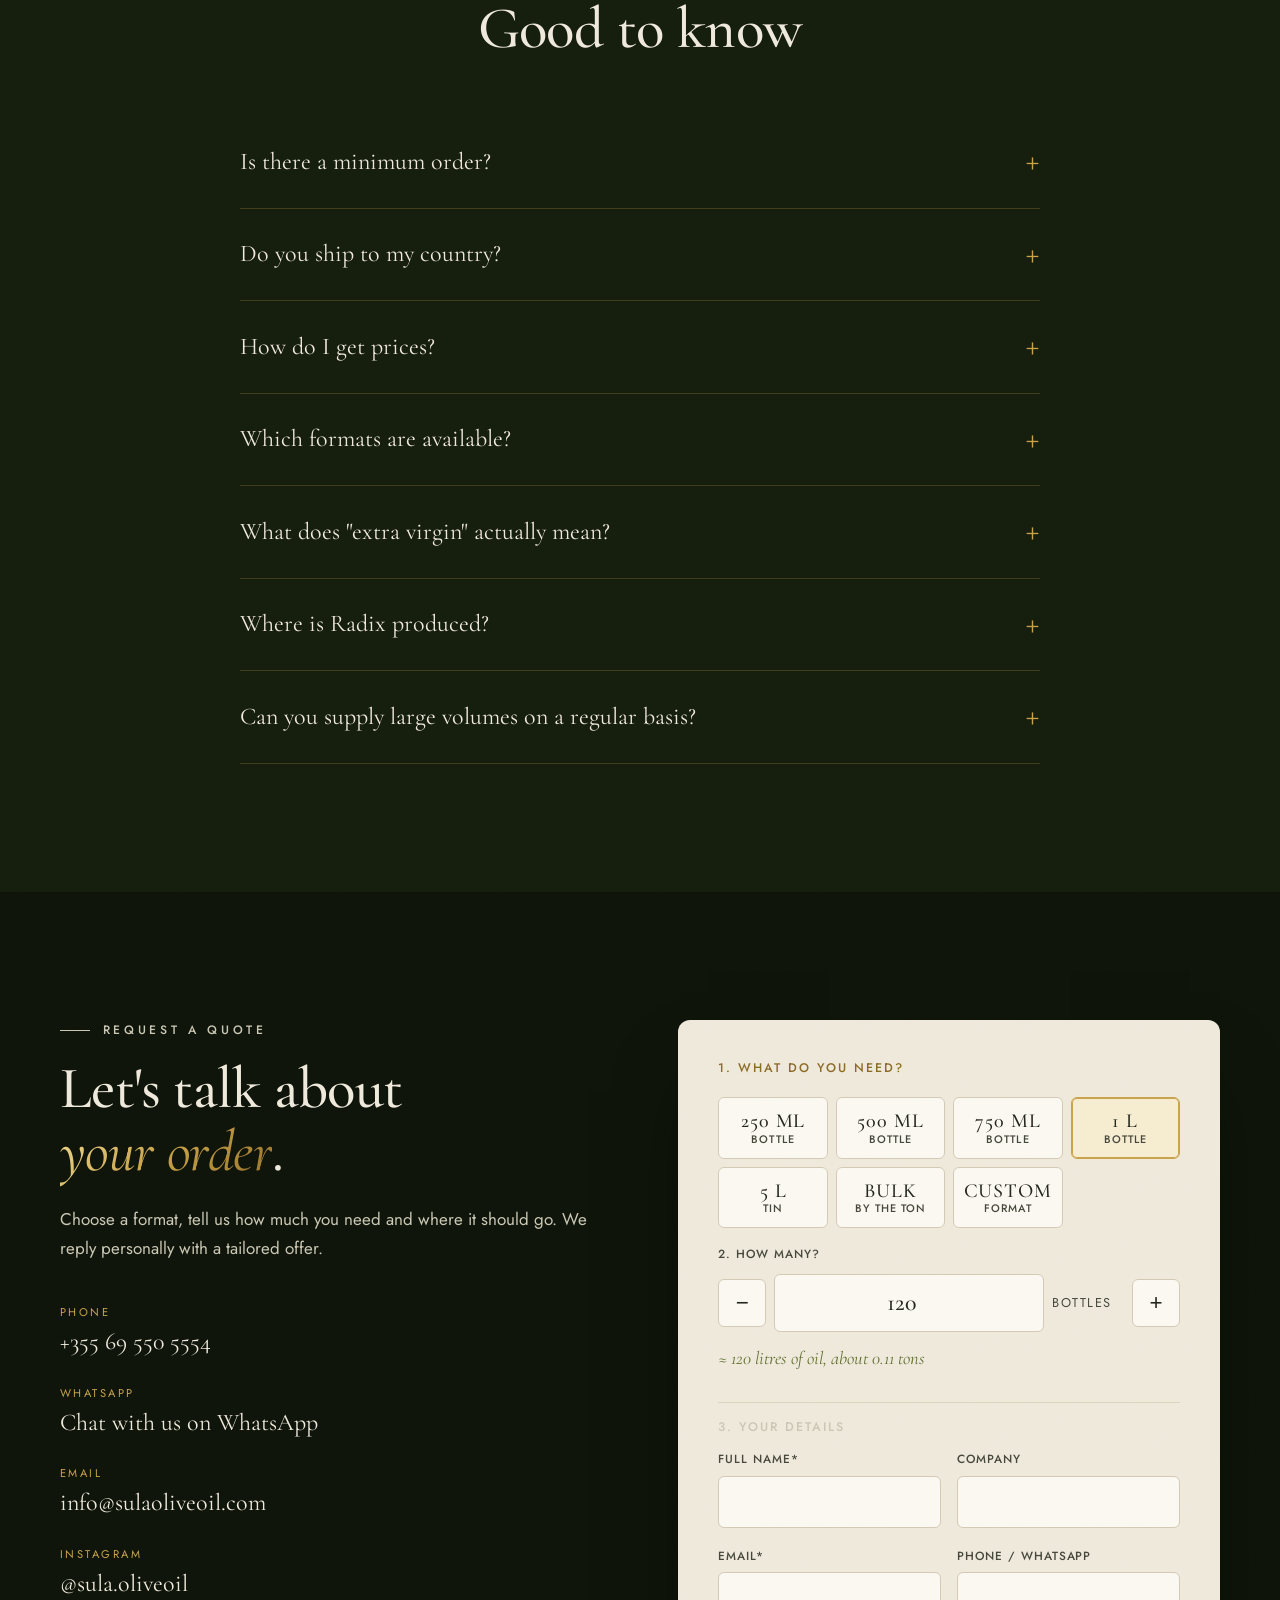
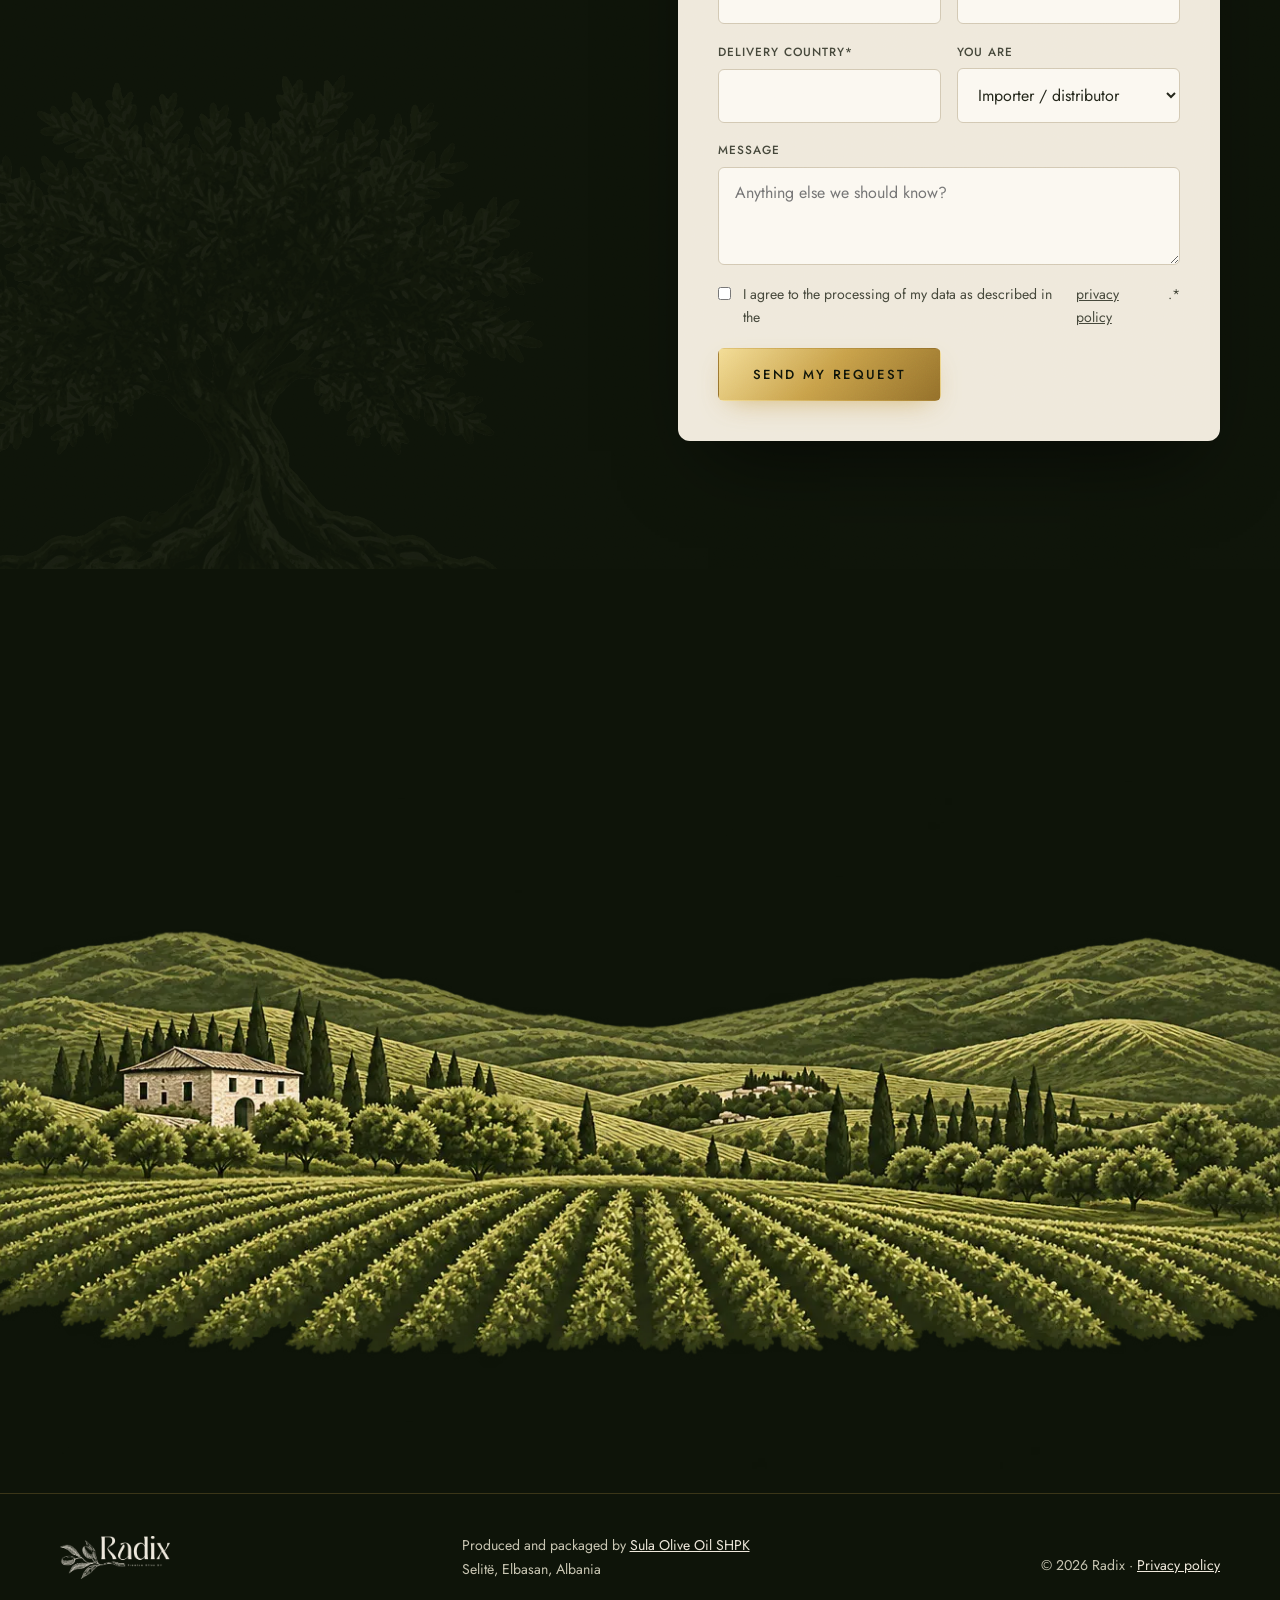
==== commit 14f6d538: "Sito Radix: video dell'olio, apertura senza cornici Co-Authored-By: Claude Opus 5.5 <noreply@anthrop" ====
--- a/clienti/sula/radix-sito/index.html
+++ b/clienti/sula/radix-sito/index.html
@@ -65,8 +65,6 @@
       </div>
       <div class="hero__stage">
         <div class="stage__oval" aria-hidden="true"></div>
-        <figure class="pcard pcard--a" data-depth="18"><img src="assets/photo-grove.webp" alt="Olive harvest in a Sulova grove" width="640" height="800"><figcaption>Harvest · Sulova</figcaption></figure>
-        <figure class="pcard pcard--b" data-depth="-14"><img src="assets/photo-oil.webp" alt="Fresh olive oil flowing at the Sula mill" width="640" height="800"><figcaption>Cold extracted · &lt;27°C</figcaption></figure>
         <div class="tin-wrap" role="img" aria-label="Radix 5 litre tin of extra virgin olive oil, turning slowly">
           <div class="tin" id="tin">
             <div class="tin__face tin__front"><img src="assets/tin-front.webp" alt="" width="520" height="1110"></div>
@@ -113,8 +111,15 @@
   <section class="band" aria-label="Sulova olives">
     <img class="band__img" src="assets/band-olives.webp" alt="Freshly harvested olives from the Sulova region" width="1800" height="800" loading="lazy">
     <div class="wrap band__inner">
-      <p class="band__kicker">Sulova · Albania</p>
-      <p class="band__line">Every drop,<br><em>traced back to its roots.</em></p>
+      <div>
+        <p class="band__kicker">Sulova · Albania</p>
+        <p class="band__line">Every drop,<br><em>traced back to its roots.</em></p>
+        <p class="band__text">Fresh from the decanter at our mill: green, bright and full of aroma. This is Radix the moment it is made.</p>
+      </div>
+      <figure class="band__arch">
+        <video class="band__video" src="assets/oil-pour.mp4" poster="assets/oil-pour-poster.jpg" muted loop playsinline preload="none" data-autoplay aria-label="Fresh Radix olive oil flowing from the extraction line at the Sula mill"></video>
+        <figcaption>Fresh oil at the Sula mill</figcaption>
+      </figure>
     </div>
   </section>
 
@@ -255,15 +260,15 @@
         <div class="process__media" aria-hidden="true">
           <img class="is-active" src="assets/photo-grove.webp" alt="" width="640" height="800" loading="lazy">
           <img src="assets/photo-cleaning.webp" alt="" width="640" height="800" loading="lazy">
+          <video src="assets/oil-pour.mp4" poster="assets/oil-pour-poster.jpg" muted loop playsinline preload="none" data-autoplay></video>
           <img src="assets/photo-extraction.webp" alt="" width="640" height="800" loading="lazy">
-          <img src="assets/photo-oil.webp" alt="" width="640" height="800" loading="lazy">
           <span class="process__count"><b>01</b> / 04</span>
         </div>
         <ol class="process__steps">
           <li class="is-active"><img src="assets/photo-grove.webp" alt="Olive harvest nets under the trees in a Sulova grove" width="640" height="800" loading="lazy"><h3>Selected olives</h3><p>Fresh olives from selected groves of the Sulova region, harvested by local farmers and delivered straight to our mill.</p></li>
           <li><img src="assets/photo-cleaning.webp" alt="Fresh green olives moving through the washing line" width="640" height="800" loading="lazy"><h3>Careful cleaning</h3><p>Every batch is washed and cleaned of leaves and impurities before processing begins.</p></li>
-          <li><img src="assets/photo-extraction.webp" alt="Extraction machinery inside the Sula Olive Oil mill" width="640" height="800" loading="lazy"><h3>Cold extraction</h3><p>The oil is obtained directly from the olives, solely by mechanical means and below 27°C, with modern equipment that keeps its flavour and natural nutritional value intact.</p></li>
-          <li><img src="assets/photo-oil.webp" alt="Freshly extracted olive oil flowing at the mill" width="640" height="800" loading="lazy"><h3>Protected storage</h3><p>Stored in sterile tanks at controlled temperatures and sealed in hermetic packaging, so it reaches you as fresh as the day it was made.</p></li>
+          <li><video class="step__video" src="assets/oil-pour.mp4" poster="assets/oil-pour-poster.jpg" muted loop playsinline preload="none" data-autoplay aria-label="Fresh olive oil flowing from the extraction line"></video><h3>Cold extraction</h3><p>The oil is obtained directly from the olives, solely by mechanical means and below 27°C, with modern equipment that keeps its flavour and natural nutritional value intact.</p></li>
+          <li><img src="assets/photo-extraction.webp" alt="Stainless steel equipment inside the Sula Olive Oil mill" width="640" height="800" loading="lazy"><h3>Protected storage</h3><p>Stored in sterile tanks at controlled temperatures and sealed in hermetic packaging, so it reaches you as fresh as the day it was made.</p></li>
         </ol>
       </div>
     </div>
--- a/clienti/sula/radix-sito/style.css
+++ b/clienti/sula/radix-sito/style.css
@@ -170,15 +170,15 @@
 /* process */
 .process__grid{display:grid;grid-template-columns:1fr 1fr;gap:clamp(2.5rem,6vw,6rem)}
 .process__media{position:sticky;top:110px;height:min(74vh,660px);border-radius:10px;overflow:hidden;background:var(--olive)}
-.process__media img{position:absolute;inset:0;width:100%;height:100%;object-fit:cover;opacity:0;transform:scale(1.08);transition:opacity .9s,transform 1.6s cubic-bezier(.2,.7,.2,1)}
-.process__media img.is-active{opacity:1;transform:none}
+.process__media>img,.process__media>video{position:absolute;inset:0;width:100%;height:100%;object-fit:cover;opacity:0;transform:scale(1.08);transition:opacity .9s,transform 1.6s cubic-bezier(.2,.7,.2,1)}
+.process__media>.is-active{opacity:1;transform:none}
 .process__count{position:absolute;left:1.4rem;bottom:1.2rem;z-index:1;font-size:.8rem;letter-spacing:.2em;color:var(--cream);text-shadow:0 1px 8px rgba(0,0,0,.6)}
 .process__count b{font:500 2.4rem/1 var(--f-display);letter-spacing:0;margin-right:.3rem}
 .process__media::after{content:"";position:absolute;inset:auto 0 0;height:35%;background:linear-gradient(transparent,rgba(0,0,0,.45))}
 .process__steps{list-style:none;counter-reset:s}
 .process__steps li{counter-increment:s;min-height:64vh;display:flex;flex-direction:column;justify-content:center;border-top:1px solid var(--rule);transition:opacity .5s}
 .process__steps li:first-child{border-top:0}
-.process__steps img{display:none}
+.process__steps img,.process__steps video{display:none}
 .process__steps h3{font-size:var(--step-3)}
 .process__steps h3::before{content:"0" counter(s);display:block;font:500 .78rem/1 var(--f-body);letter-spacing:.3em;color:var(--gold-deep);margin-bottom:1rem}
 .js .process__steps li{opacity:.4}
@@ -275,7 +275,7 @@
   .process__media{display:none}
   .process__steps li{min-height:0;padding-block:2rem}
   .js .process__steps li{opacity:1}
-  .process__steps img{display:block;width:100%;aspect-ratio:4/3;object-fit:cover;border-radius:8px;margin-bottom:1.4rem}
+  .process__steps img,.process__steps video{display:block;width:100%;aspect-ratio:4/3;object-fit:cover;border-radius:8px;margin-bottom:1.4rem}
   .scale{overflow-x:auto;justify-content:flex-start;gap:1.6rem;padding-bottom:1rem}
   .scale li{flex:none}
 }
@@ -297,11 +297,6 @@
   linear-gradient(180deg,rgba(14,20,9,.5) 0%,transparent 30%,transparent 70%,var(--olive-deep) 100%),
   radial-gradient(ellipse 45% 55% at 74% 48%,rgba(201,162,74,.16),transparent 70%)}
 .hero h1{text-shadow:0 2px 30px rgba(0,0,0,.35)}
-.pcard{position:absolute;z-index:1;margin:0;width:150px;padding:8px 8px 0;background:var(--cream);border-radius:4px;box-shadow:0 24px 50px -18px rgba(0,0,0,.75);transition:transform .6s cubic-bezier(.2,.7,.2,1)}
-.pcard img{width:100%;aspect-ratio:4/5;object-fit:cover;border-radius:2px}
-.pcard figcaption{font:italic 500 .95rem/1 var(--f-display);color:var(--ink);text-align:center;padding:.6rem 0 .65rem}
-.pcard--a{left:-20%;top:8%;rotate:-8deg}
-.pcard--b{right:-20%;bottom:14%;rotate:6deg}
 .hero__scroll{position:absolute;left:50%;bottom:1.6rem;transform:translateX(-50%);display:flex;flex-direction:column;align-items:center;gap:.6rem;font-size:.66rem;letter-spacing:.3em;text-transform:uppercase;color:var(--on-dark-soft);text-decoration:none;z-index:3}
 .hero__scroll span{width:1px;height:42px;background:linear-gradient(var(--gold),transparent);animation:drip 2.2s ease-in-out infinite;transform-origin:top}
 @keyframes drip{0%{transform:scaleY(0);opacity:1}60%{transform:scaleY(1);opacity:1}100%{transform:scaleY(1);opacity:0}}
@@ -311,19 +306,22 @@
 .band{position:relative;overflow:hidden;isolation:isolate;min-height:clamp(380px,52vw,620px);display:flex;align-items:center;color:var(--on-dark)}
 .band__img{position:absolute;inset:-12% 0;width:100%;height:124%;max-width:none;object-fit:cover;z-index:-2;will-change:transform}
 .band::before{content:"";position:absolute;inset:0;z-index:-1;background:linear-gradient(90deg,rgba(14,20,9,.94) 0%,rgba(14,20,9,.78) 45%,rgba(14,20,9,.3) 100%),linear-gradient(0deg,rgba(14,20,9,.5),transparent 40%)}
-.band__inner{width:100%}
+.band__inner{width:100%;display:grid;grid-template-columns:minmax(0,1.3fr) minmax(0,.7fr);gap:3rem;align-items:center}
+.band__text{margin-top:1.6rem;color:var(--on-dark-soft);max-width:42ch}
+.band__arch{margin:0;justify-self:center;display:grid;gap:1rem;justify-items:center}
+.band__video{display:block;width:clamp(220px,24vw,320px);aspect-ratio:9/15;object-fit:cover;border-radius:999px;border:1px solid var(--gold);padding:7px;background:rgba(14,20,9,.6);box-shadow:0 0 0 1px rgba(201,162,74,.25),0 40px 80px -30px rgba(0,0,0,.8),0 0 90px -20px rgba(201,162,74,.35);clip-path:inset(0 round 999px)}
+.band__arch figcaption{font:italic 500 1.05rem/1 var(--f-display);color:var(--gold-hi)}
 .band__kicker{font-size:.76rem;letter-spacing:.3em;text-transform:uppercase;color:var(--gold-hi);margin-bottom:1.2rem}
 .band__line{font:400 clamp(2.6rem,6vw,5.4rem)/1.02 var(--f-display);max-width:14ch;color:var(--on-dark)}
 .band__line em{font-style:italic;background:var(--gold-grad);-webkit-background-clip:text;background-clip:text;color:transparent}
 /* closing landscape */
 .closing{background:var(--olive-deep);overflow:hidden;line-height:0}
 .closing img{width:min(1500px,130%);max-width:none;position:relative;left:50%;transform:translateX(-50%);margin-top:-6%;mask-image:linear-gradient(to bottom,transparent,#000 40%);-webkit-mask-image:linear-gradient(to bottom,transparent,#000 40%)}
-@media (max-width:1180px){.pcard{width:124px}.pcard--a{left:-10%}.pcard--b{right:-10%}}
 @media (max-width:900px){
   .hero__veil{background:linear-gradient(180deg,rgba(14,20,9,.55) 0%,rgba(14,20,9,.72) 45%,rgba(14,20,9,.95) 75%,var(--olive-deep) 100%)}
-  .pcard{width:104px;padding:5px 5px 0}.pcard figcaption{font-size:.75rem;padding:.4rem 0 .45rem}
-  .pcard--a{left:6%;top:10%}.pcard--b{right:6%;bottom:16%}
-  .hero__scroll{display:none}
-}
-@media (max-width:560px){.pcard{width:84px}.pcard figcaption{display:none}.pcard{padding-bottom:5px}}
+      .hero__scroll{display:none}
+  .band__inner{grid-template-columns:1fr;gap:2.5rem;padding-block:4rem}
+  .band__video{width:min(240px,62vw)}
+}
+@media (max-width:560px){}
 .thanks .hero__land{position:relative;width:min(1500px,125%);max-width:none;left:50%;transform:translateX(-50%);mask-image:linear-gradient(to bottom,transparent,#000 38%);-webkit-mask-image:linear-gradient(to bottom,transparent,#000 38%)}
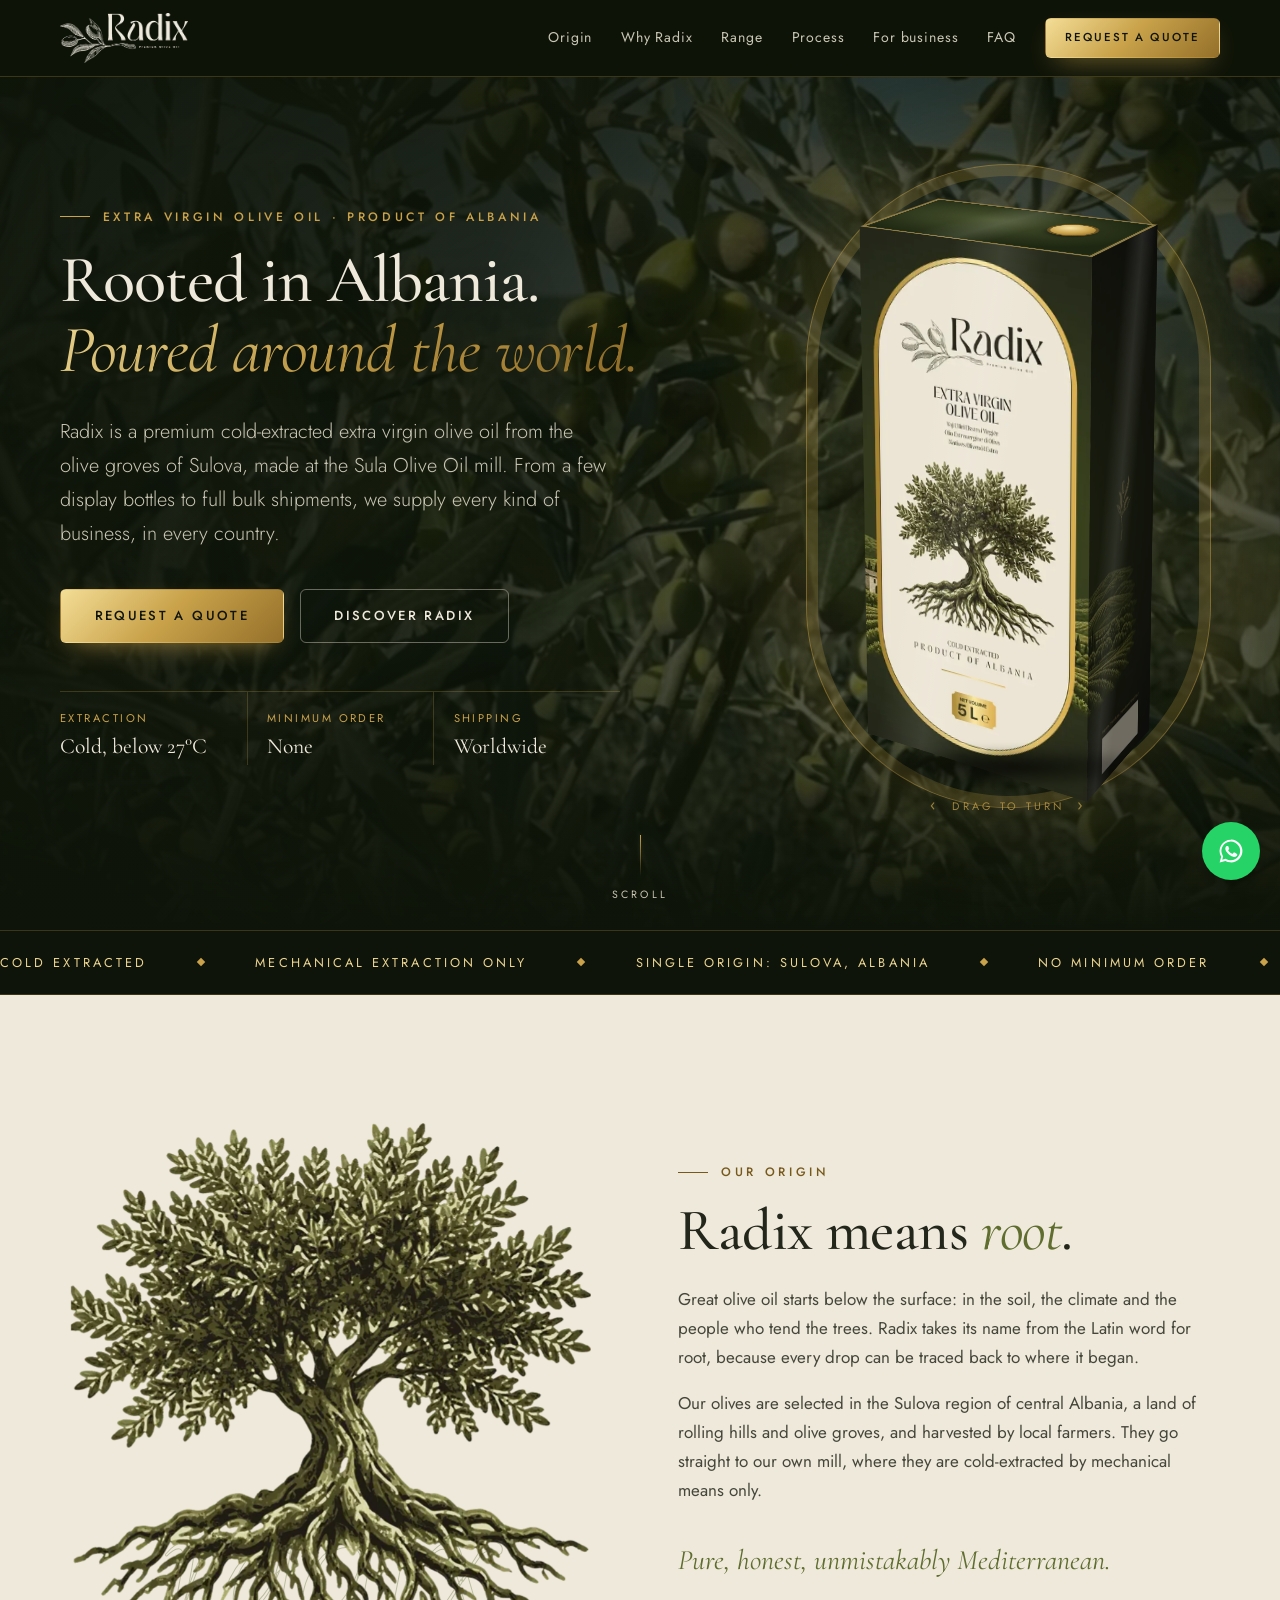
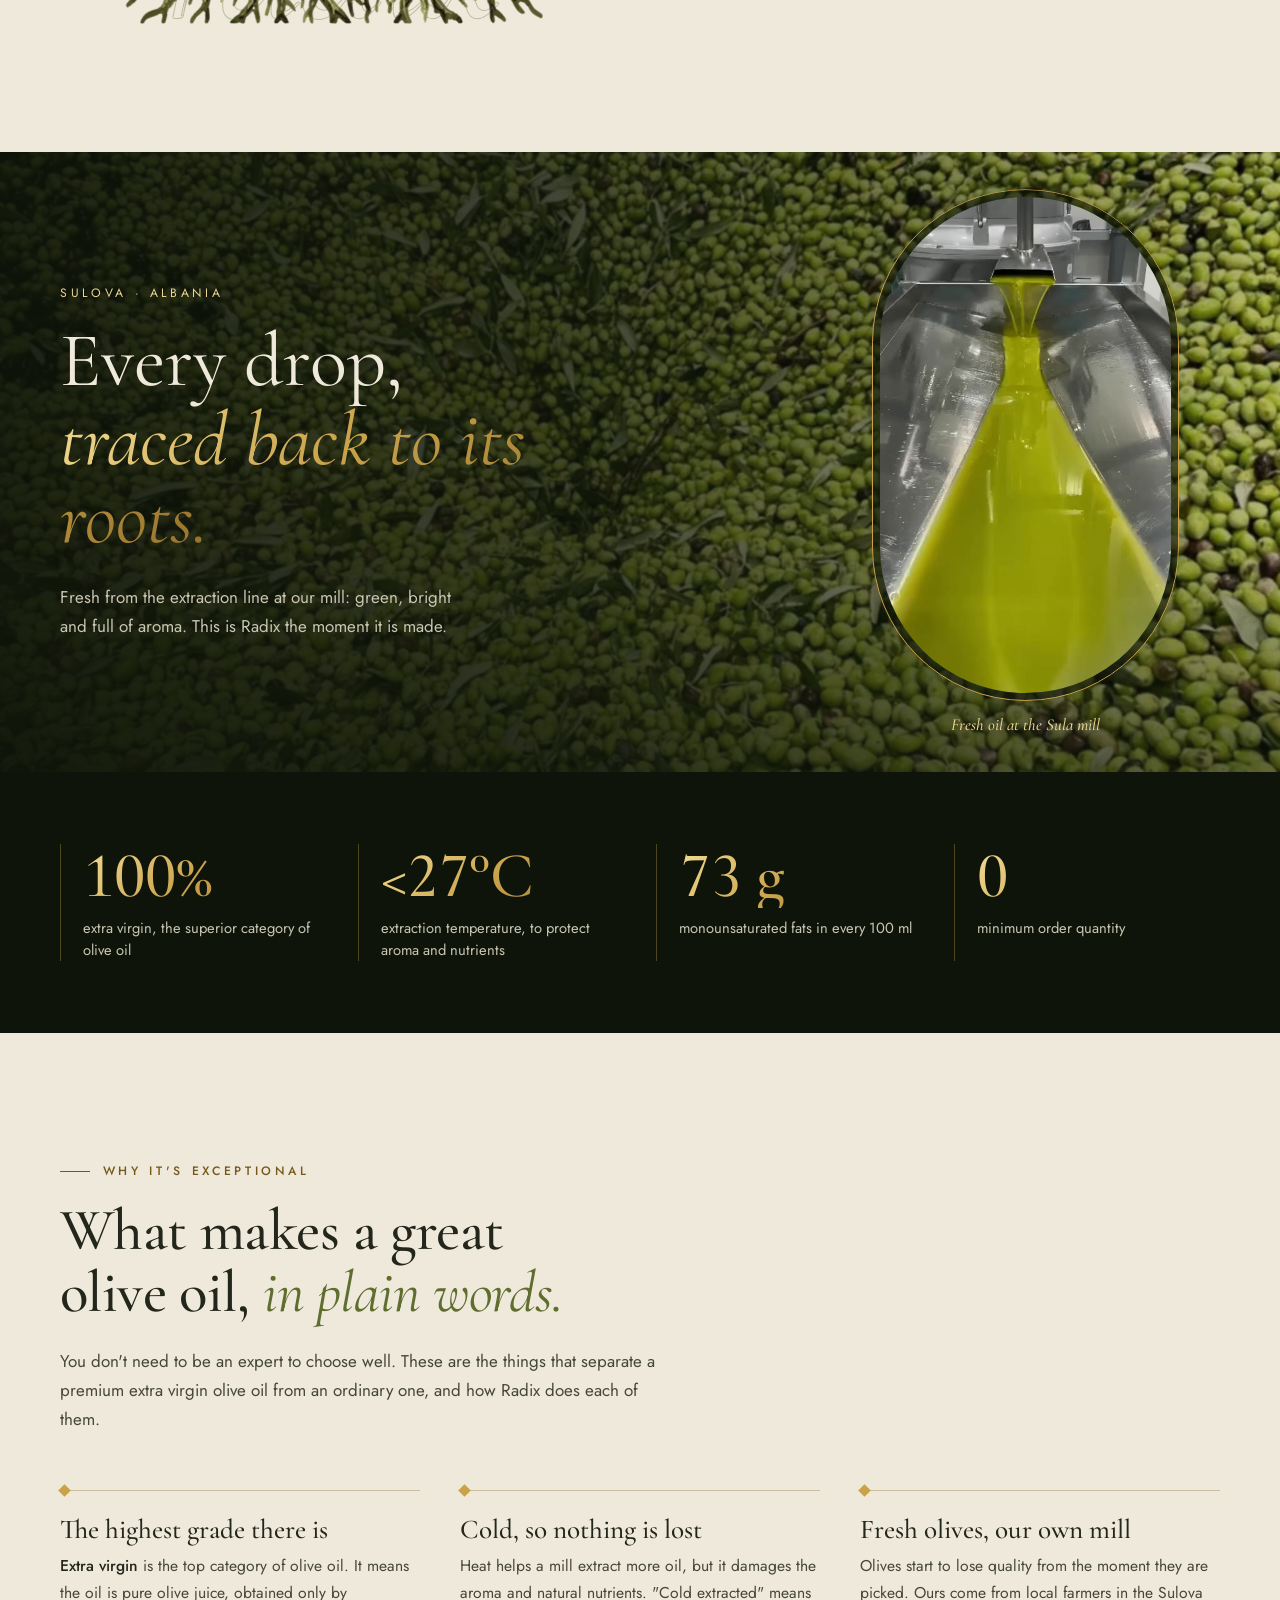
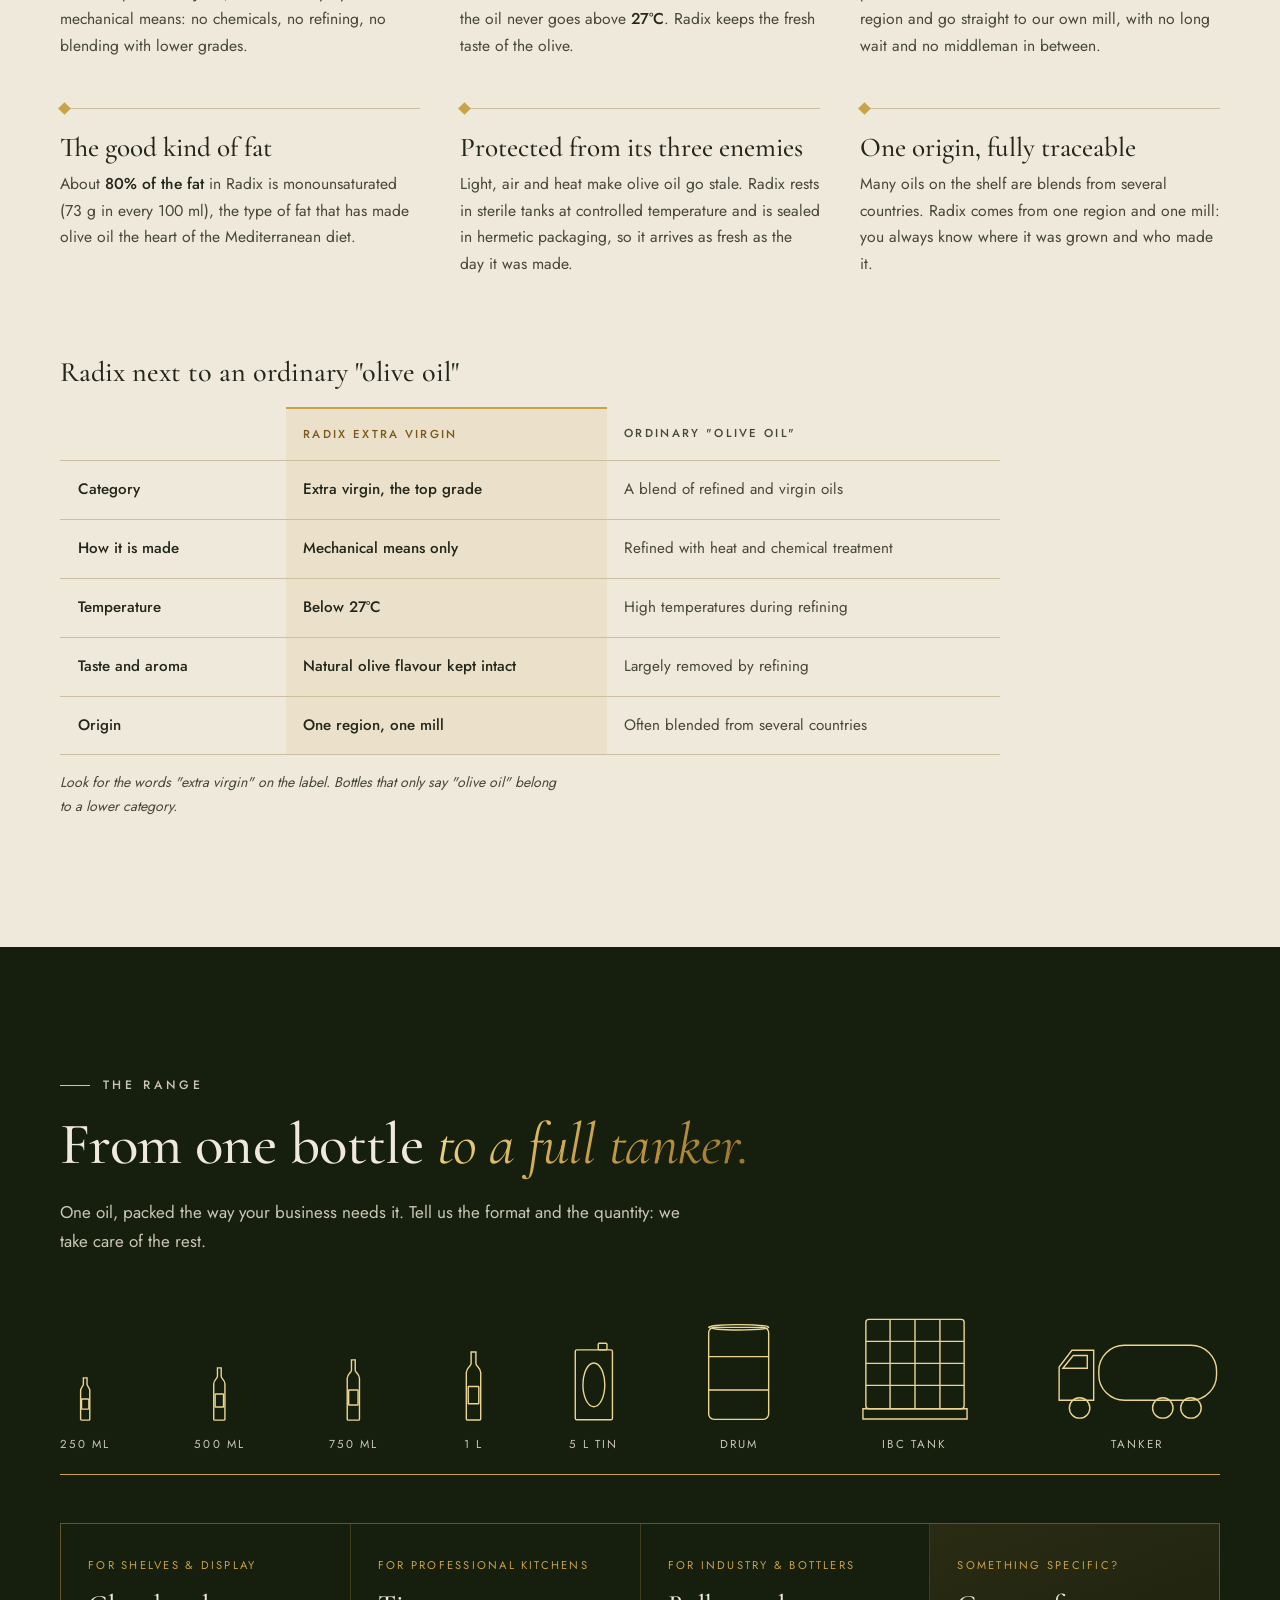
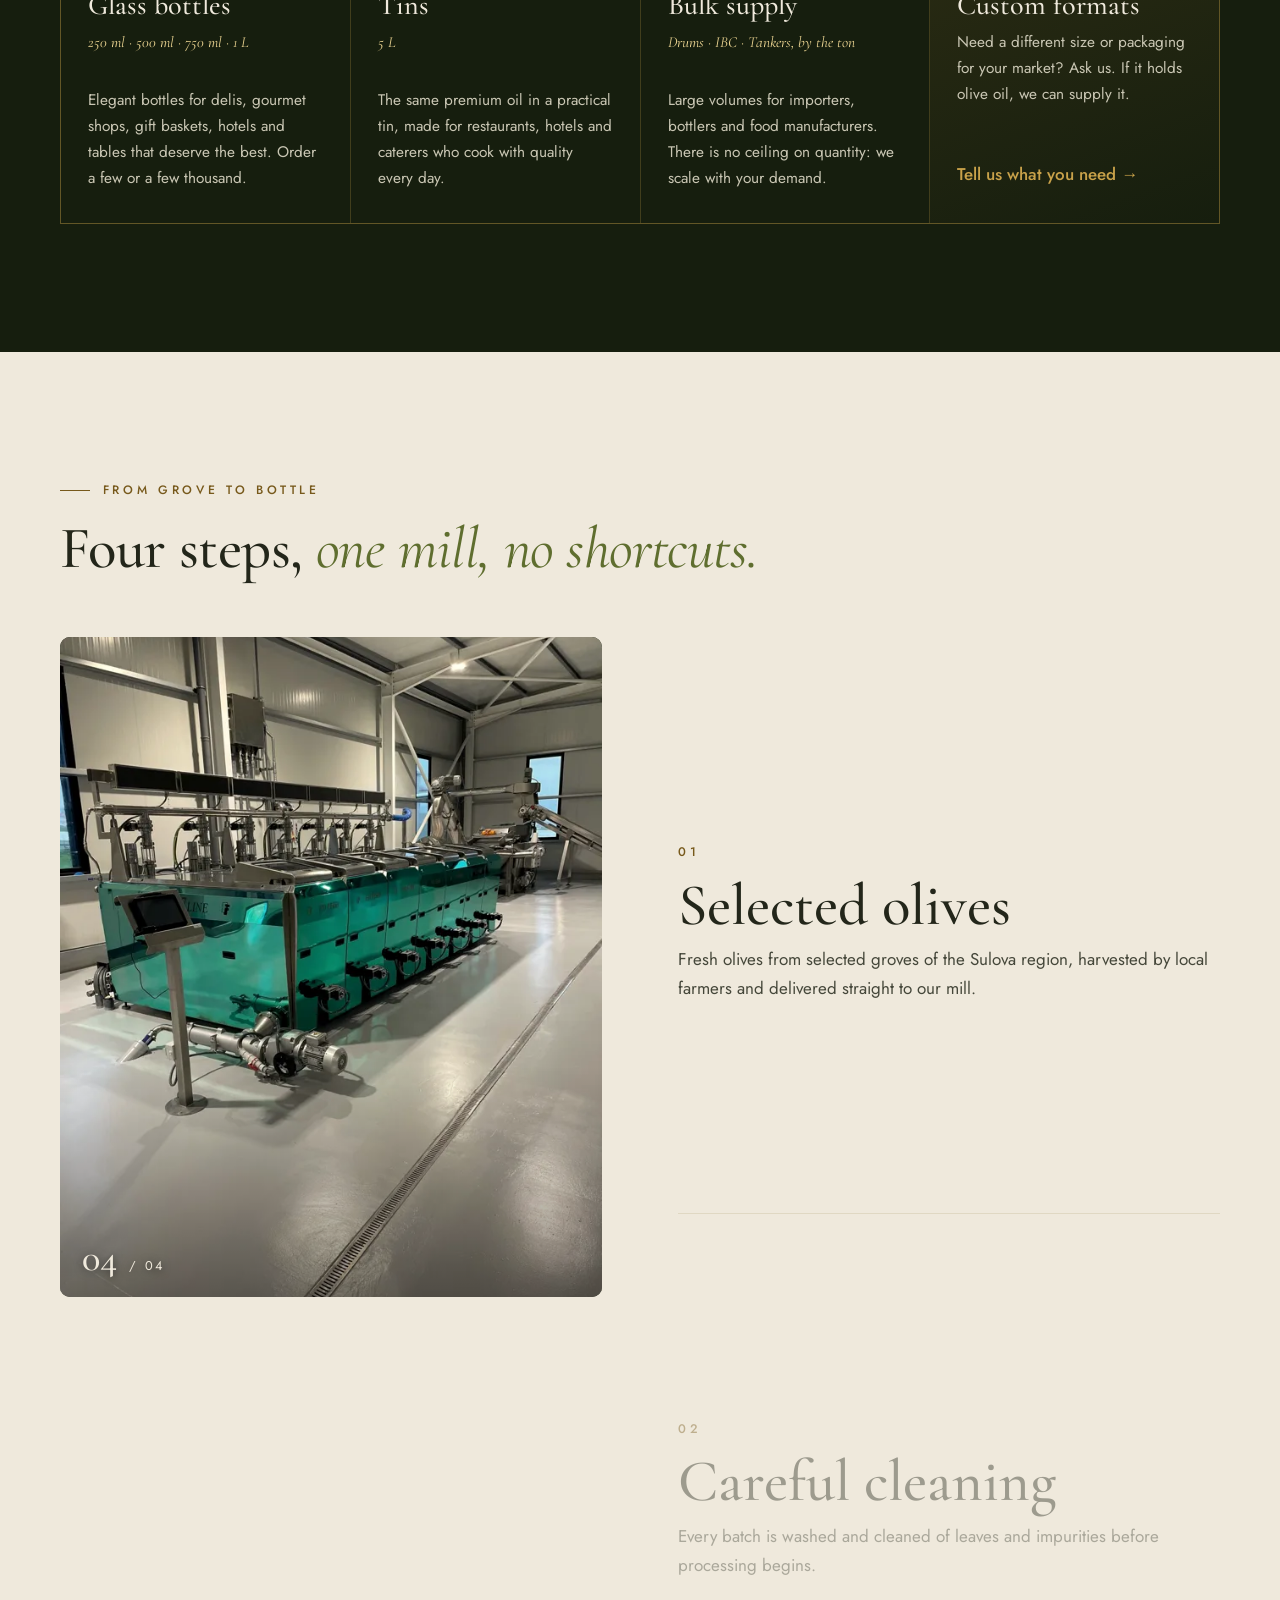
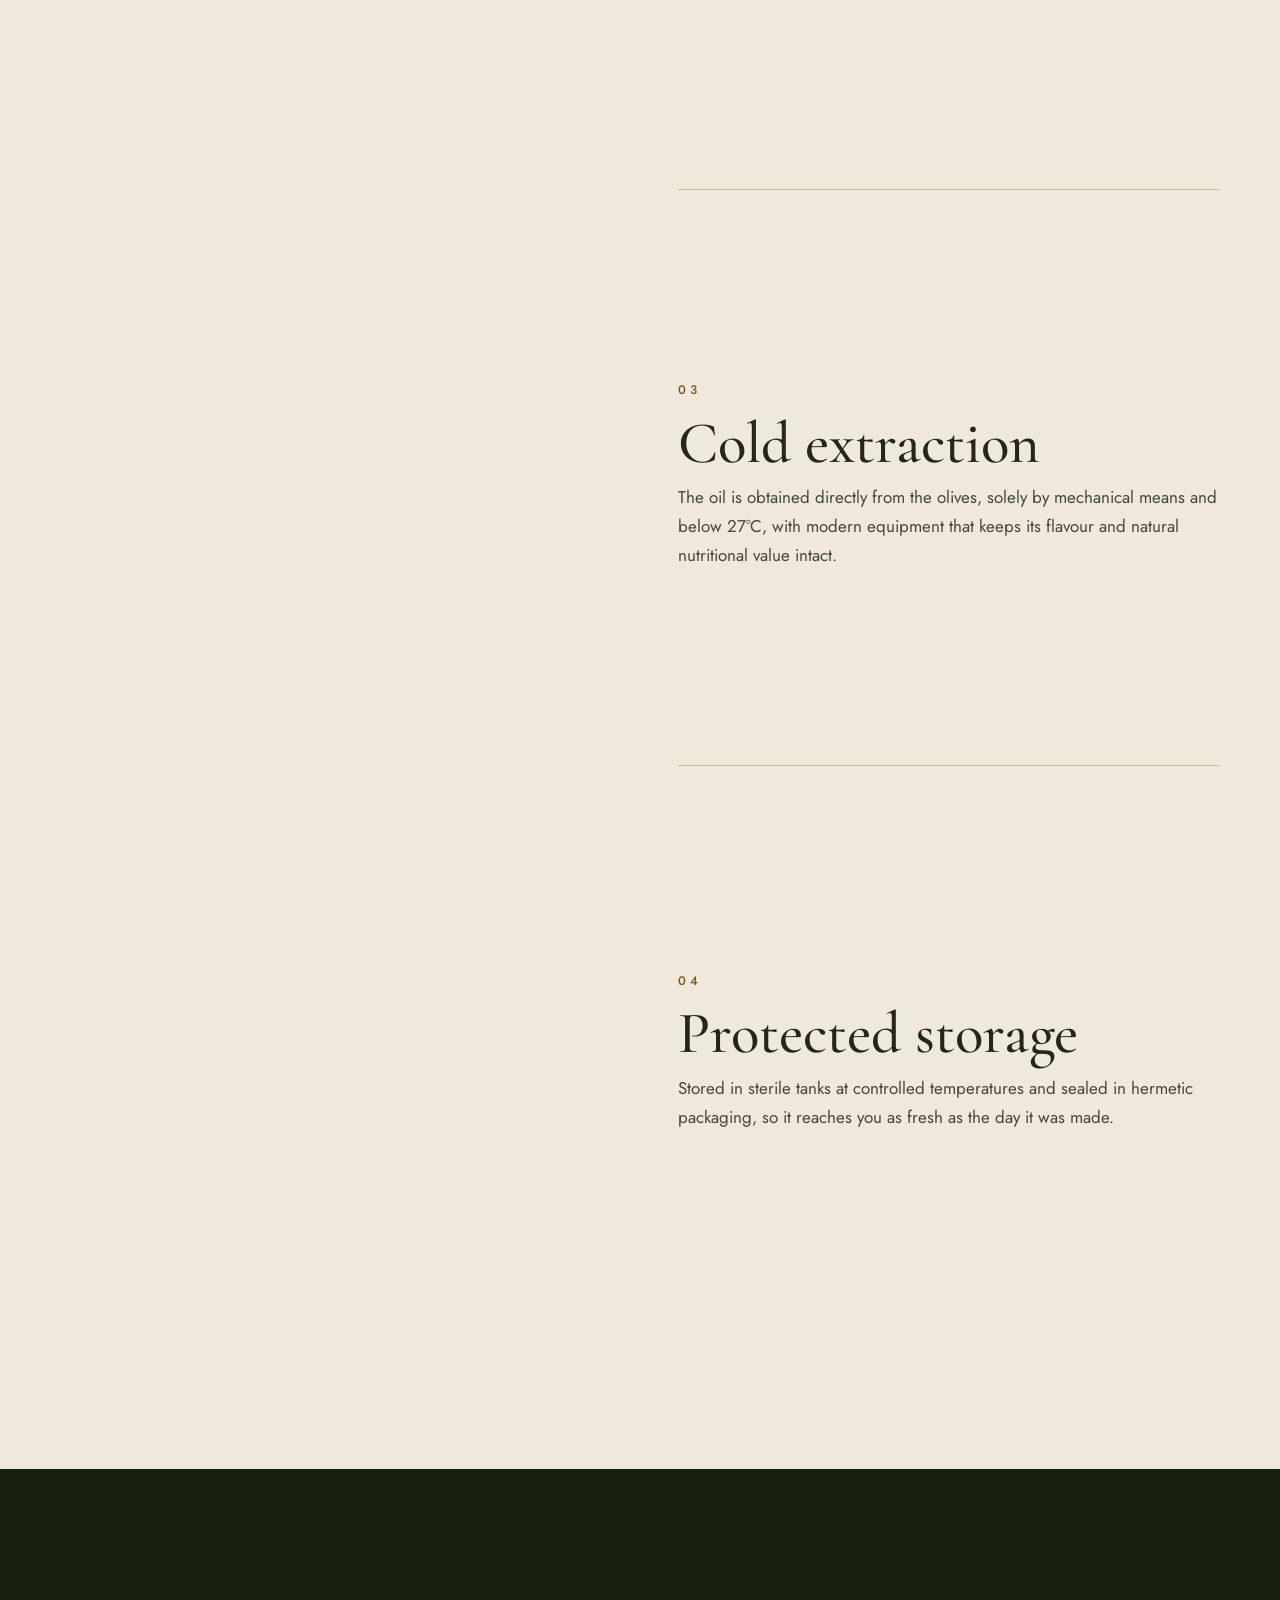
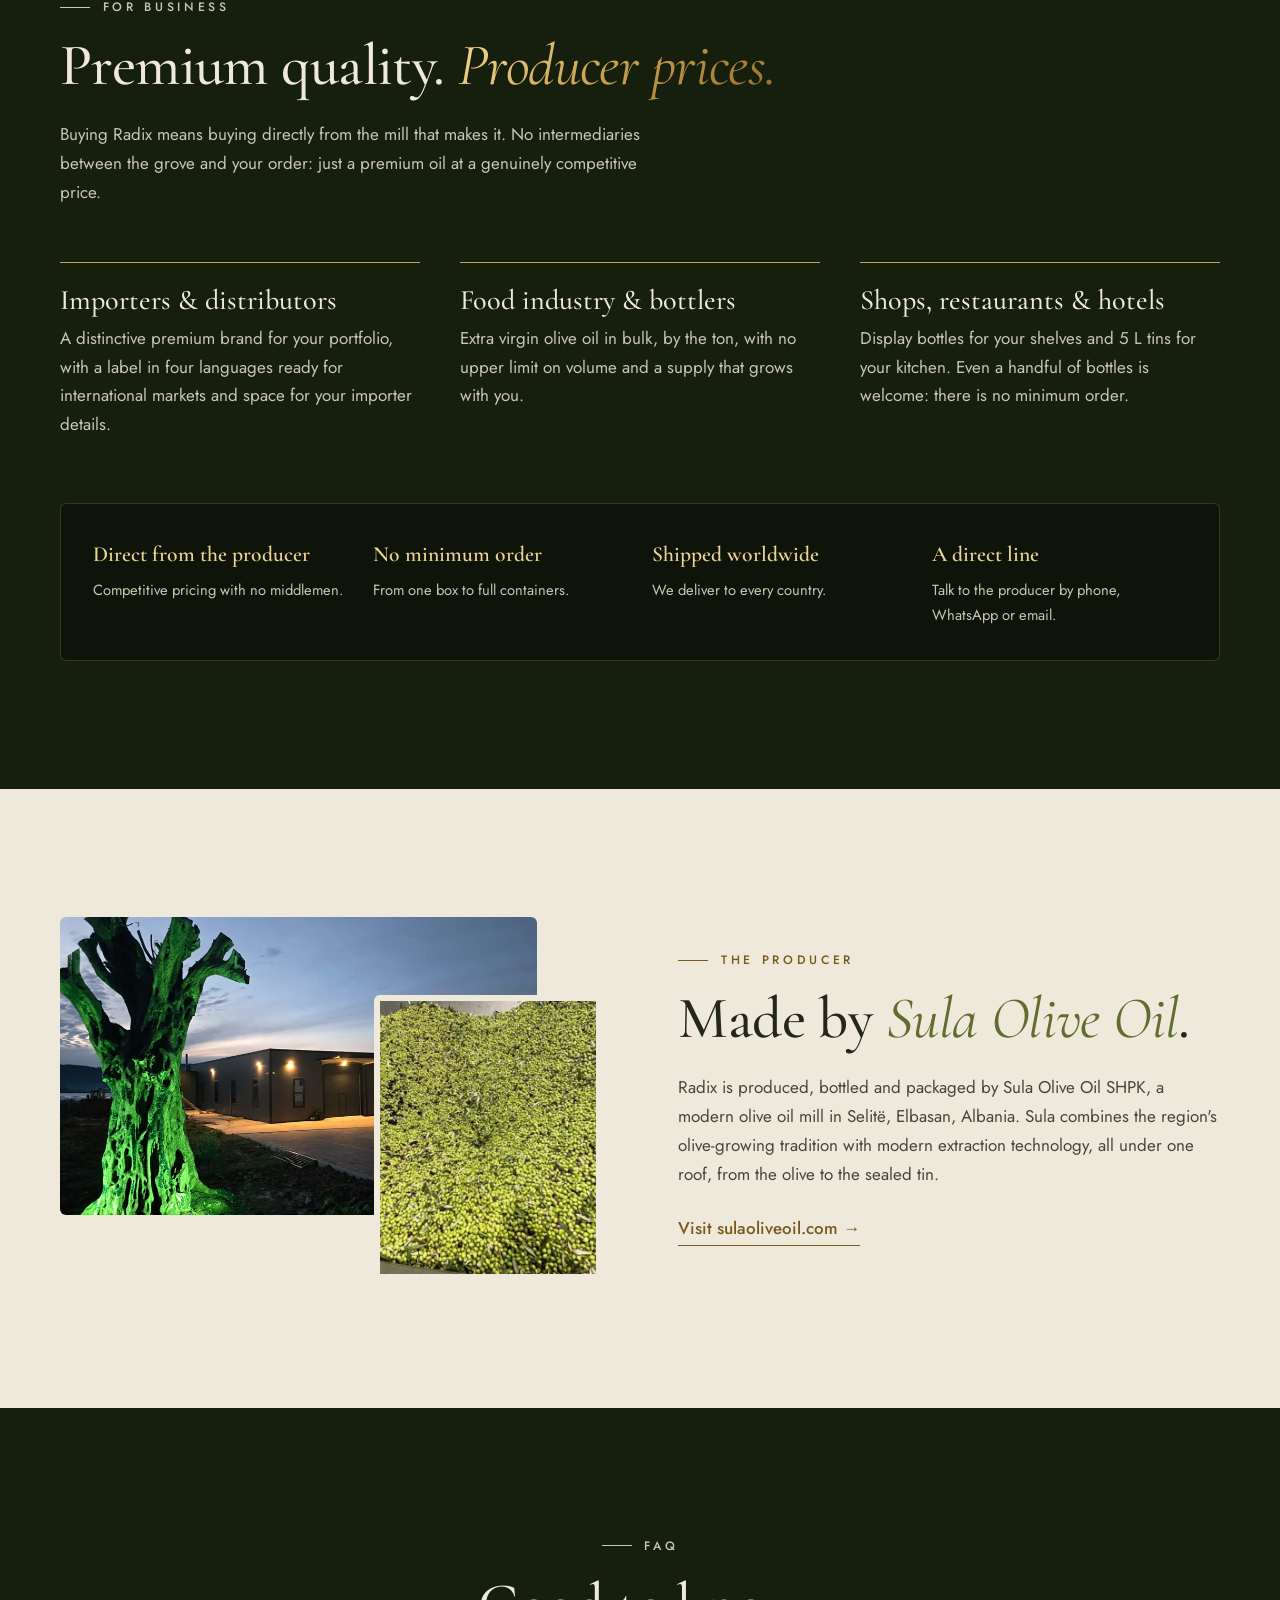
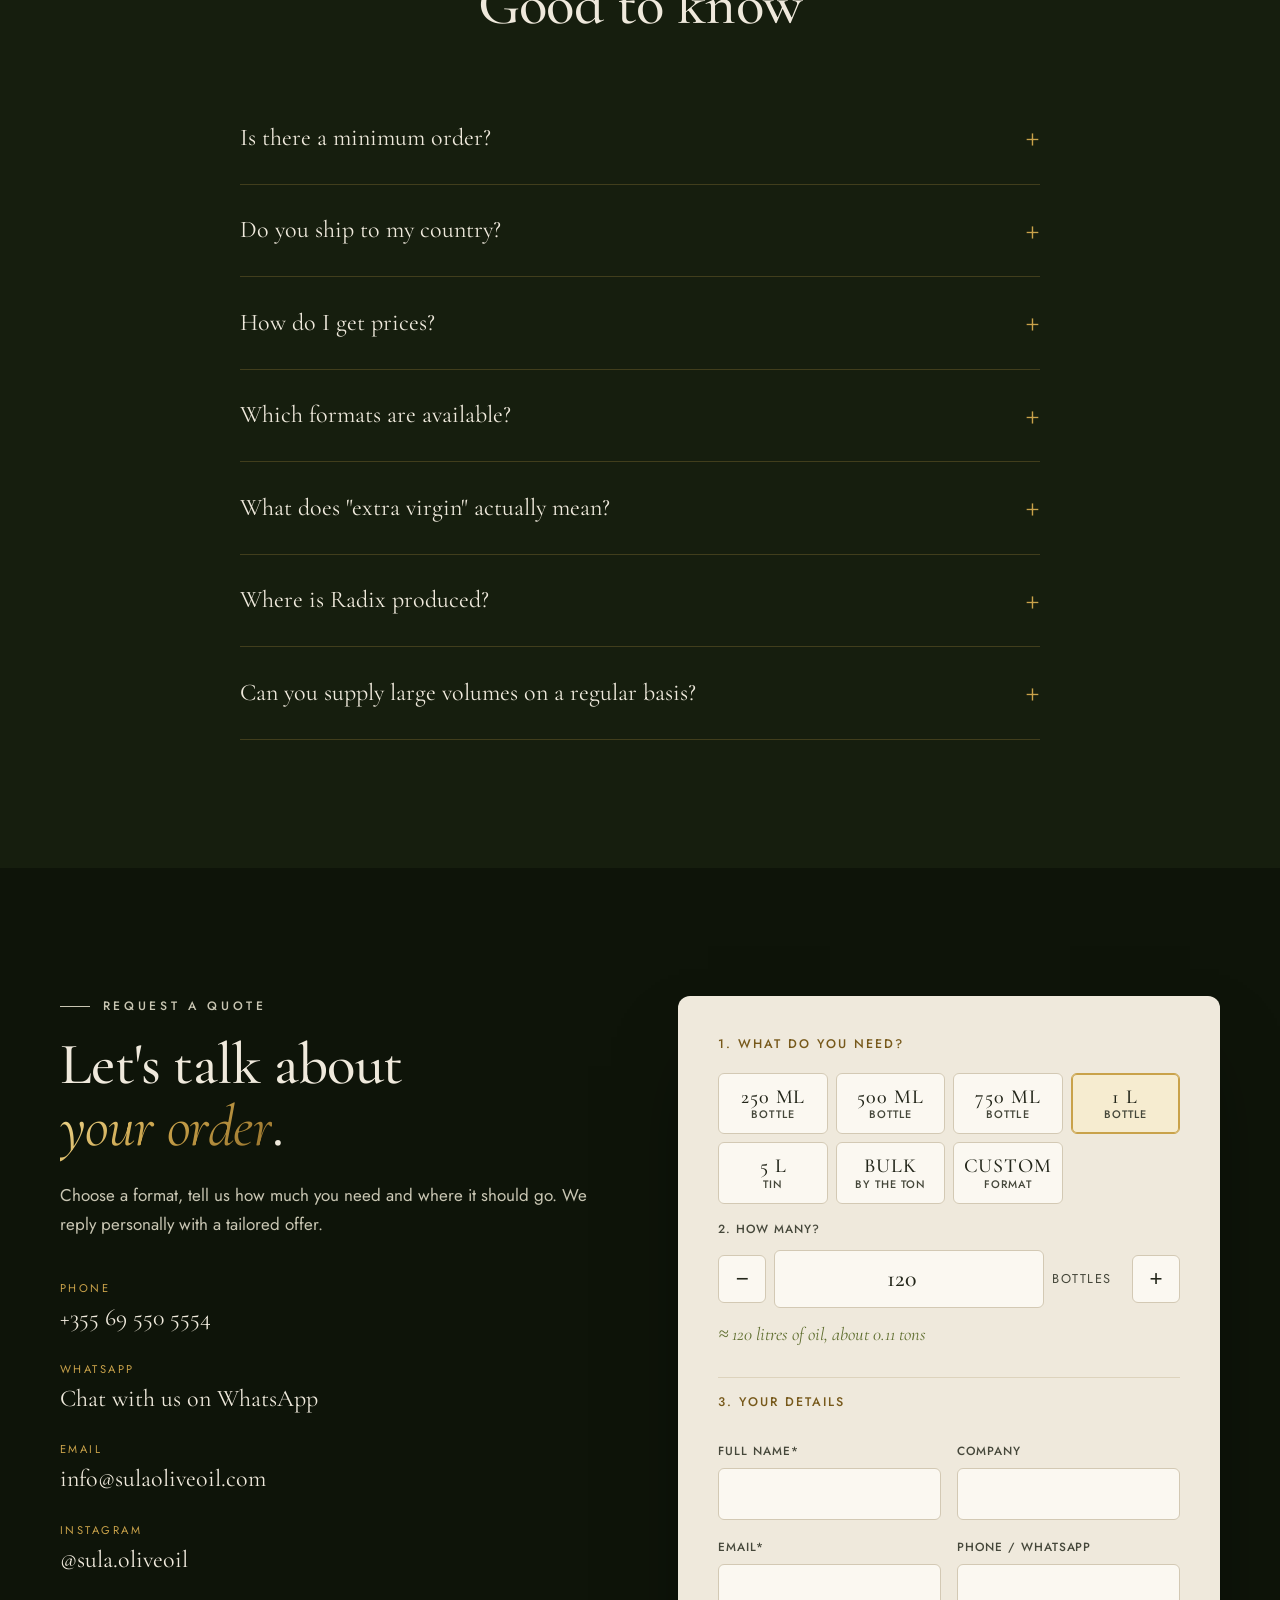
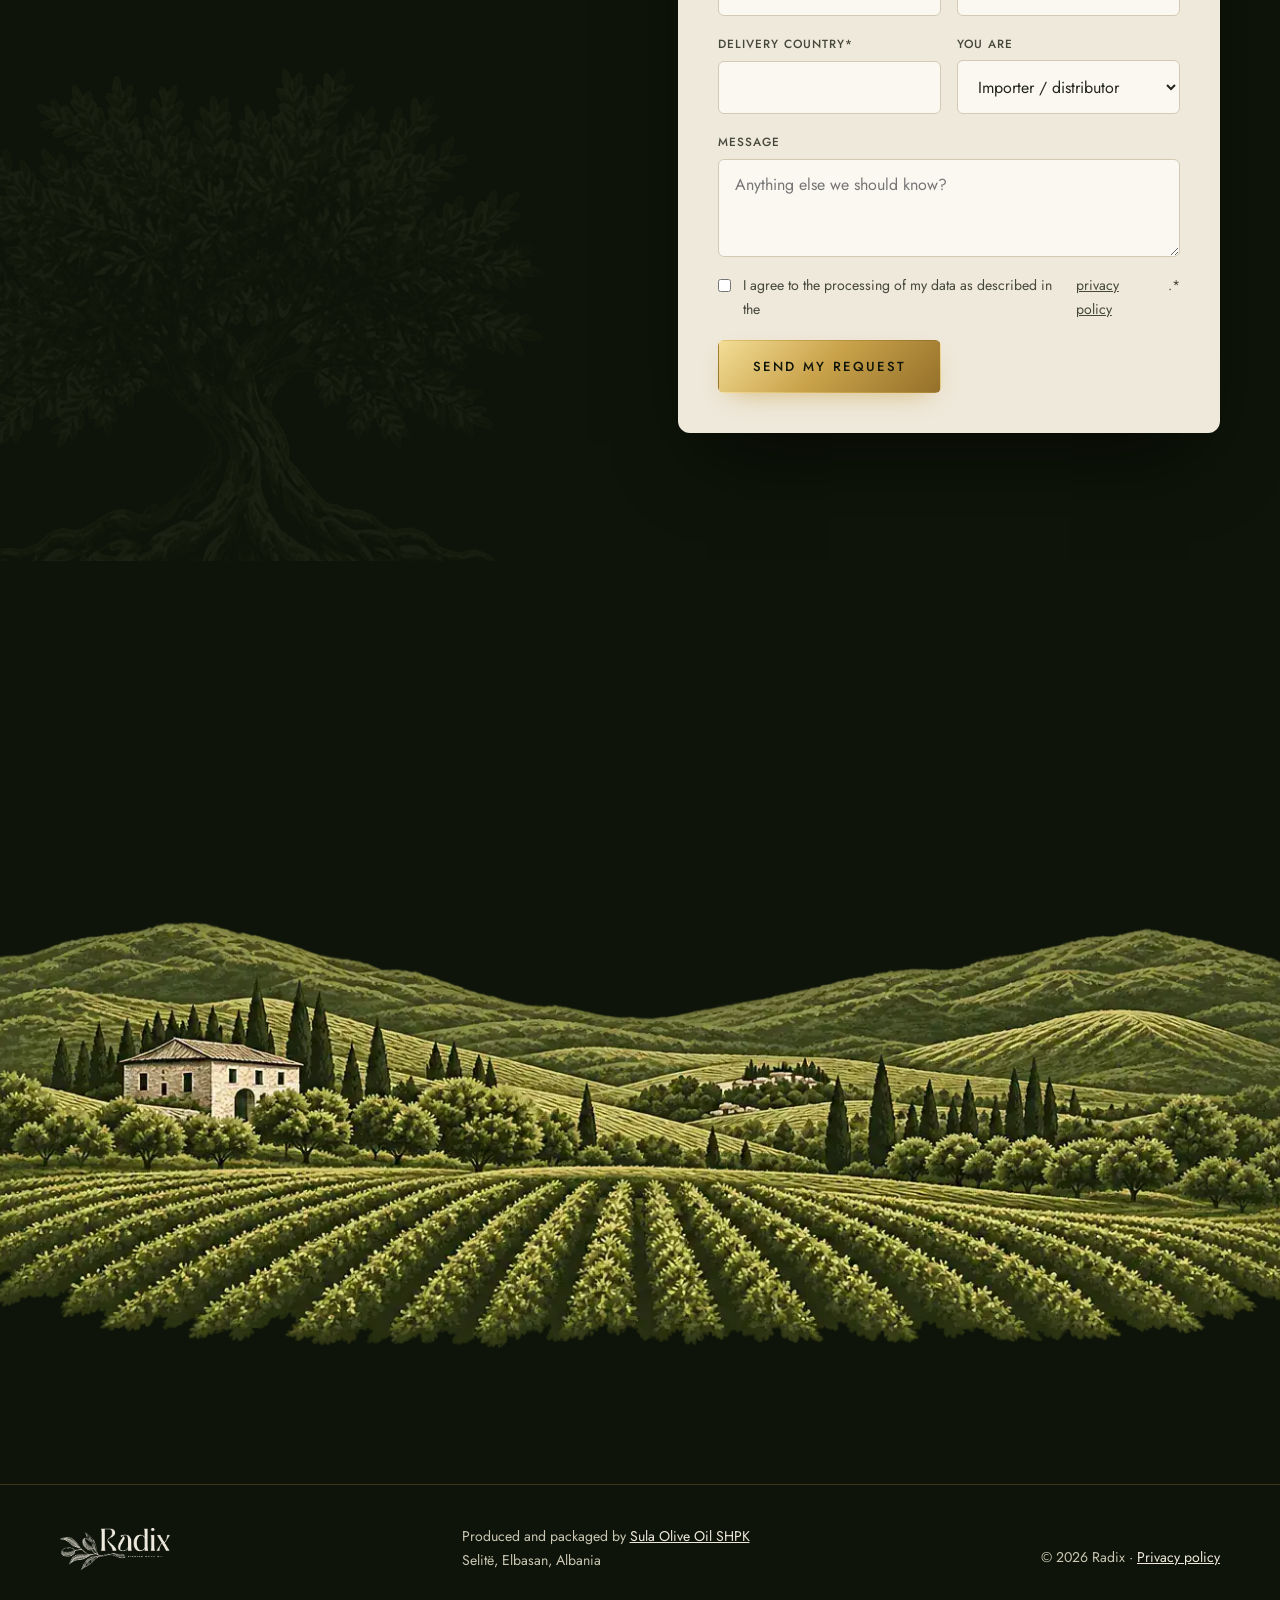
==== commit 8f485135: "Sito Radix: foto e video del cliente, video ripulito, tabella nutrizionale rimossa, sito più leggero" ====
--- a/clienti/sula/radix-sito/index.html
+++ b/clienti/sula/radix-sito/index.html
@@ -1,19 +1,19 @@
-<!doctype html>
+<!DOCTYPE html>
 <html lang="en">
 <head>
   <meta charset="utf-8">
   <meta name="viewport" content="width=device-width, initial-scale=1, viewport-fit=cover">
   <title>Radix | Premium Extra Virgin Olive Oil from Albania</title>
-  <meta name="description" content="Radix is a premium cold-extracted extra virgin olive oil from the Sulova region of Albania, produced by Sula Olive Oil. Every format, any volume, no minimum order, shipped worldwide.">
+  <meta name="description" content="Premium cold-extracted extra virgin olive oil from Sulova, Albania, made by Sula Olive Oil. Every format, any volume, no minimum order, shipped worldwide.">
   <meta name="theme-color" content="#10160a">
   <meta property="og:title" content="Radix | Premium Extra Virgin Olive Oil from Albania">
   <meta property="og:description" content="Cold-extracted extra virgin olive oil from Sulova, Albania. From a single display bottle to bulk by the ton, shipped worldwide.">
   <meta property="og:type" content="website">
   <meta property="og:image" content="assets/og.jpg">
+  <meta name="twitter:card" content="summary_large_image">
   <link rel="icon" href="assets/favicon.svg" type="image/svg+xml">
-  <link rel="preconnect" href="https://fonts.googleapis.com">
-  <link rel="preconnect" href="https://fonts.gstatic.com" crossorigin>
-  <link href="https://fonts.googleapis.com/css2?family=Cormorant+Garamond:ital,wght@0,400;0,500;0,600;1,400;1,500&family=Jost:wght@300;400;500&display=swap" rel="stylesheet">
+  <link rel="preload" href="assets/fonts/cormorant-garamond.woff2" as="font" type="font/woff2" crossorigin>
+  <link rel="preload" href="assets/fonts/jost.woff2" as="font" type="font/woff2" crossorigin>
   <link rel="stylesheet" href="style.css">
   <script type="application/ld+json">
   {"@context":"https://schema.org","@type":"Product","name":"Radix Premium Extra Virgin Olive Oil","brand":{"@type":"Brand","name":"Radix"},
@@ -35,7 +35,7 @@
       <a href="#faq">FAQ</a>
       <a href="#contact" class="btn btn--gold btn--small">Request a quote</a>
     </nav>
-    <button class="nav__toggle" aria-label="Open menu" aria-expanded="false" aria-controls="menu"><span></span><span></span></button>
+    <button type="button" class="nav__toggle" aria-label="Open menu" aria-expanded="false" aria-controls="menu"><span></span><span></span></button>
   </div>
 </header>
 
@@ -43,9 +43,9 @@
   <!-- HERO -->
   <section class="hero">
     <div class="hero__bg" aria-hidden="true">
-      <img class="is-active" src="assets/hero-grove.webp" alt="" width="1600" height="900" fetchpriority="high">
-      <img src="assets/hero-olives.webp" alt="" width="1600" height="900">
-      <img src="assets/hero-mill.webp" alt="" width="1600" height="900">
+      <picture><source media="(max-width: 900px)" srcset="assets/hero-branch-m.webp"><img class="is-active" src="assets/hero-branch.webp" alt="" width="1600" height="900" fetchpriority="high"></picture>
+      <picture><source media="(max-width: 900px)" data-srcset="assets/hero-harvest-m.webp"><img src="[data-uri]" data-src="assets/hero-harvest.webp" alt="" width="1600" height="900"></picture>
+      <picture><source media="(max-width: 900px)" data-srcset="assets/hero-mill-m.webp"><img src="[data-uri]" data-src="assets/hero-mill.webp" alt="" width="1600" height="900"></picture>
     </div>
     <div class="hero__veil" aria-hidden="true"></div>
     <div class="wrap hero__grid">
@@ -67,10 +67,10 @@
         <div class="stage__oval" aria-hidden="true"></div>
         <div class="tin-wrap" role="img" aria-label="Radix 5 litre tin of extra virgin olive oil, turning slowly">
           <div class="tin" id="tin">
-            <div class="tin__face tin__front"><img src="assets/tin-front.webp" alt="" width="520" height="1110"></div>
-            <div class="tin__face tin__right"><img src="assets/tin-right.webp" alt="" width="300" height="1110"></div>
-            <div class="tin__face tin__back"><img src="assets/tin-back.webp" alt="" width="520" height="1110"></div>
-            <div class="tin__face tin__left"><img src="assets/tin-left.webp" alt="" width="300" height="1110"></div>
+            <div class="tin__face tin__front"><img src="assets/tin-front.webp" srcset="assets/tin-front-sm.webp 390w, assets/tin-front.webp 520w" sizes="(max-width: 560px) 140px, (max-width: 900px) 190px, 250px" alt="" width="520" height="1110"></div>
+            <div class="tin__face tin__right"><img src="assets/tin-right.webp" srcset="assets/tin-right-sm.webp 225w, assets/tin-right.webp 300w" sizes="(max-width: 560px) 82px, (max-width: 900px) 111px, 146px" alt="" width="300" height="1110"></div>
+            <div class="tin__face tin__back"><img src="assets/tin-back.webp" srcset="assets/tin-back-sm.webp 390w, assets/tin-back.webp 520w" sizes="(max-width: 560px) 140px, (max-width: 900px) 190px, 250px" alt="" width="520" height="1110"></div>
+            <div class="tin__face tin__left"><img src="assets/tin-left.webp" srcset="assets/tin-left-sm.webp 225w, assets/tin-left.webp 300w" sizes="(max-width: 560px) 82px, (max-width: 900px) 111px, 146px" alt="" width="300" height="1110"></div>
             <div class="tin__face tin__top"><span class="tin__cap"></span></div>
             <div class="tin__face tin__bottom"></div>
           </div>
@@ -83,7 +83,7 @@
   </section>
 
   <!-- MARQUEE -->
-  <div class="strip" aria-label="Key facts">
+  <div class="strip">
     <div class="strip__track">
       <ul class="strip__list"><li>Cold extracted</li><li>Mechanical extraction only</li><li>Single origin: Sulova, Albania</li><li>No minimum order</li><li>Worldwide shipping</li><li>Direct from the mill</li></ul>
       <ul class="strip__list" aria-hidden="true"><li>Cold extracted</li><li>Mechanical extraction only</li><li>Single origin: Sulova, Albania</li><li>No minimum order</li><li>Worldwide shipping</li><li>Direct from the mill</li></ul>
@@ -94,14 +94,14 @@
   <section class="section section--cream" id="origin">
     <div class="wrap split">
       <div class="origin__media">
-        <img src="assets/tree.webp" alt="Engraved olive tree with its roots visible" width="900" height="866" loading="lazy">
+        <img src="assets/tree.webp" alt="Engraved olive tree with its roots visible" width="720" height="693" loading="lazy">
         <span class="origin__word" aria-hidden="true">radix</span>
       </div>
       <div>
         <p class="eyebrow">Our origin</p>
         <h2>Radix means <em>root</em>.</h2>
         <p>Great olive oil starts below the surface: in the soil, the climate and the people who tend the trees. Radix takes its name from the Latin word for root, because every drop can be traced back to where it began.</p>
-        <p>Our olives are selected in the Sulova region of central Albania, a land of rolling hills and old olive groves, and harvested by local farmers who know every tree. They go straight to our own mill, where they are cold-extracted by mechanical means only.</p>
+        <p>Our olives are selected in the Sulova region of central Albania, a land of rolling hills and olive groves, and harvested by local farmers. They go straight to our own mill, where they are cold-extracted by mechanical means only.</p>
         <p class="signature">Pure, honest, unmistakably Mediterranean.</p>
       </div>
     </div>
@@ -109,15 +109,15 @@
 
   <!-- PHOTO BAND -->
   <section class="band" aria-label="Sulova olives">
-    <img class="band__img" src="assets/band-olives.webp" alt="Freshly harvested olives from the Sulova region" width="1800" height="800" loading="lazy">
+    <img class="band__img" src="assets/band-olives.webp" alt="Freshly harvested olives at the mill" width="1600" height="711" loading="lazy">
     <div class="wrap band__inner">
       <div>
         <p class="band__kicker">Sulova · Albania</p>
         <p class="band__line">Every drop,<br><em>traced back to its roots.</em></p>
-        <p class="band__text">Fresh from the decanter at our mill: green, bright and full of aroma. This is Radix the moment it is made.</p>
+        <p class="band__text">Fresh from the extraction line at our mill: green, bright and full of aroma. This is Radix the moment it is made.</p>
       </div>
       <figure class="band__arch">
-        <video class="band__video" src="assets/oil-pour.mp4" poster="assets/oil-pour-poster.jpg" muted loop playsinline preload="none" data-autoplay aria-label="Fresh Radix olive oil flowing from the extraction line at the Sula mill"></video>
+        <video class="band__video" src="assets/oil-stream.mp4" poster="assets/oil-stream-poster.jpg" muted loop playsinline preload="none" data-autoplay></video>
         <figcaption>Fresh oil at the Sula mill</figcaption>
       </figure>
     </div>
@@ -148,7 +148,7 @@
         </article>
         <article>
           <h3>Cold, so nothing is lost</h3>
-          <p>Heat helps a mill squeeze out more oil, but it burns away aroma and natural nutrients. "Cold extracted" means the oil never goes above <b>27°C</b>. Radix keeps the fresh taste of the olive.</p>
+          <p>Heat helps a mill extract more oil, but it damages the aroma and natural nutrients. "Cold extracted" means the oil never goes above <b>27°C</b>. Radix keeps the fresh taste of the olive.</p>
         </article>
         <article>
           <h3>Fresh olives, our own mill</h3>
@@ -185,19 +185,6 @@
           </div>
           <p class="compare__note">Look for the words "extra virgin" on the label. Bottles that only say "olive oil" belong to a lower category.</p>
         </div>
-        <aside class="nutri" aria-label="Nutrition declaration">
-          <p class="nutri__title">Nutrition declaration <span>per 100 ml</span></p>
-          <dl>
-            <div><dt>Energy</dt><dd>3380 kJ / 822 kcal</dd></div>
-            <div><dt>Total fat</dt><dd>91 g</dd></div>
-            <div class="sub"><dt>of which saturates</dt><dd>13 g</dd></div>
-            <div class="sub"><dt>mono-unsaturates</dt><dd>73 g</dd></div>
-            <div class="sub"><dt>polyunsaturates</dt><dd>5 g</dd></div>
-            <div><dt>Carbohydrate</dt><dd>0 g</dd></div>
-            <div><dt>Fibre · Protein · Salt</dt><dd>0 g</dd></div>
-          </dl>
-          <p class="nutri__note">Store in a cool, dry place away from direct sunlight.</p>
-        </aside>
       </div>
     </div>
   </section>
@@ -210,7 +197,7 @@
         <h2>From one bottle <em>to a full tanker.</em></h2>
         <p>One oil, packed the way your business needs it. Tell us the format and the quantity: we take care of the rest.</p>
       </div>
-      <ol class="scale" aria-label="Available formats from smallest to largest">
+      <ol class="scale">
         <li><svg viewBox="0 0 40 100" aria-hidden="true"><path d="M16 4h8v14c0 4 6 7 6 14v62a2 2 0 0 1-2 2H12a2 2 0 0 1-2-2V32c0-7 6-10 6-14z"/><rect x="12" y="50" width="16" height="22" rx="1"/></svg><span>250 ml</span></li>
         <li><svg viewBox="0 0 40 120" aria-hidden="true"><path d="M16 4h8v18c0 5 8 8 8 16v76a2 2 0 0 1-2 2H10a2 2 0 0 1-2-2V38c0-8 8-11 8-16z"/><rect x="11" y="60" width="18" height="28" rx="1"/></svg><span>500 ml</span></li>
         <li><svg viewBox="0 0 44 136" aria-hidden="true"><path d="M18 4h8v22c0 5 9 8 9 17v87a2 2 0 0 1-2 2H11a2 2 0 0 1-2-2V43c0-9 9-12 9-17z"/><rect x="12" y="68" width="20" height="32" rx="1"/></svg><span>750 ml</span></li>
@@ -258,17 +245,17 @@
       </div>
       <div class="process__grid">
         <div class="process__media" aria-hidden="true">
-          <img class="is-active" src="assets/photo-grove.webp" alt="" width="640" height="800" loading="lazy">
+          <img class="is-active" src="assets/photo-harvest.webp" alt="" width="640" height="800" loading="lazy">
           <img src="assets/photo-cleaning.webp" alt="" width="640" height="800" loading="lazy">
-          <video src="assets/oil-pour.mp4" poster="assets/oil-pour-poster.jpg" muted loop playsinline preload="none" data-autoplay></video>
+          <video src="assets/oil-curtain.mp4" poster="assets/oil-curtain-poster.jpg" muted loop playsinline preload="none"></video>
           <img src="assets/photo-extraction.webp" alt="" width="640" height="800" loading="lazy">
           <span class="process__count"><b>01</b> / 04</span>
         </div>
         <ol class="process__steps">
-          <li class="is-active"><img src="assets/photo-grove.webp" alt="Olive harvest nets under the trees in a Sulova grove" width="640" height="800" loading="lazy"><h3>Selected olives</h3><p>Fresh olives from selected groves of the Sulova region, harvested by local farmers and delivered straight to our mill.</p></li>
+          <li class="is-active"><img src="assets/photo-harvest.webp" alt="Harvest nets full of olives under the trees" width="640" height="800" loading="lazy"><h3>Selected olives</h3><p>Fresh olives from selected groves of the Sulova region, harvested by local farmers and delivered straight to our mill.</p></li>
           <li><img src="assets/photo-cleaning.webp" alt="Fresh green olives moving through the washing line" width="640" height="800" loading="lazy"><h3>Careful cleaning</h3><p>Every batch is washed and cleaned of leaves and impurities before processing begins.</p></li>
-          <li><video class="step__video" src="assets/oil-pour.mp4" poster="assets/oil-pour-poster.jpg" muted loop playsinline preload="none" data-autoplay aria-label="Fresh olive oil flowing from the extraction line"></video><h3>Cold extraction</h3><p>The oil is obtained directly from the olives, solely by mechanical means and below 27°C, with modern equipment that keeps its flavour and natural nutritional value intact.</p></li>
-          <li><img src="assets/photo-extraction.webp" alt="Stainless steel equipment inside the Sula Olive Oil mill" width="640" height="800" loading="lazy"><h3>Protected storage</h3><p>Stored in sterile tanks at controlled temperatures and sealed in hermetic packaging, so it reaches you as fresh as the day it was made.</p></li>
+          <li><video class="step__video" src="assets/oil-curtain.mp4" poster="assets/oil-curtain-poster.jpg" muted loop playsinline preload="none" data-autoplay aria-hidden="true"></video><h3>Cold extraction</h3><p>The oil is obtained directly from the olives, solely by mechanical means and below 27°C, with modern equipment that keeps its flavour and natural nutritional value intact.</p></li>
+          <li><img src="assets/photo-extraction.webp" alt="Processing equipment inside the Sula Olive Oil mill" width="640" height="800" loading="lazy"><h3>Protected storage</h3><p>Stored in sterile tanks at controlled temperatures and sealed in hermetic packaging, so it reaches you as fresh as the day it was made.</p></li>
         </ol>
       </div>
     </div>
@@ -300,7 +287,7 @@
         <li><strong>Direct from the producer</strong>Competitive pricing with no middlemen.</li>
         <li><strong>No minimum order</strong>From one box to full containers.</li>
         <li><strong>Shipped worldwide</strong>We deliver to every country.</li>
-        <li><strong>A personal contact</strong>One person follows your order from quote to delivery.</li>
+        <li><strong>A direct line</strong>Talk to the producer by phone, WhatsApp or email.</li>
       </ul>
     </div>
   </section>
@@ -310,7 +297,7 @@
     <div class="wrap split">
       <div class="producer__media">
         <img class="producer__mill" src="assets/photo-mill.webp" alt="The Sula Olive Oil mill in Selitë, Elbasan, at dusk" width="1024" height="576" loading="lazy">
-        <img class="producer__olives" src="assets/photo-olives.webp" alt="Freshly harvested olives at the mill" width="640" height="800" loading="lazy">
+        <img class="producer__olives" src="assets/photo-olives.webp" alt="Freshly harvested olives at the mill" width="480" height="600" loading="lazy">
       </div>
       <div>
         <p class="eyebrow">The producer</p>
@@ -340,7 +327,7 @@
 
   <!-- CONTACT + QUOTE BUILDER -->
   <section class="section contact" id="contact">
-    <img class="contact__tree" src="assets/tree.webp" alt="" aria-hidden="true" loading="lazy">
+    <img class="contact__tree" src="assets/tree.webp" alt="" width="720" height="693" loading="lazy">
     <div class="wrap split split--top">
       <div>
         <p class="eyebrow">Request a quote</p>
@@ -348,15 +335,15 @@
         <p>Choose a format, tell us how much you need and where it should go. We reply personally with a tailored offer.</p>
         <!-- TODO: replace email with the Radix address when available -->
         <ul class="contact__list">
-          <li><span>Phone</span><a href="tel:+355695505554">+355 69 550 5554</a></li>
+          <li><span>Phone</span><a href="tel:+355695505554">+355&nbsp;69&nbsp;550&nbsp;5554</a></li>
           <li><span>WhatsApp</span><a href="https://wa.me/355695505554" target="_blank" rel="noopener">Chat with us on WhatsApp</a></li>
           <li><span>Email</span><a href="mailto:info@sulaoliveoil.com">info@sulaoliveoil.com</a></li>
           <li><span>Instagram</span><a href="https://www.instagram.com/sula.oliveoil/" target="_blank" rel="noopener">@sula.oliveoil</a></li>
         </ul>
       </div>
-      <form class="form" id="quote-form" name="quote" method="POST" data-netlify="true" netlify-honeypot="company_website" action="thank-you.html">
+      <form class="form" id="quote-form" name="quote" method="POST" data-netlify="true" netlify-honeypot="company_website" action="/thank-you.html">
         <input type="hidden" name="form-name" value="quote">
-        <p class="hp"><label>Leave this empty <input id="f-hp" name="company_website"></label></p>
+        <p class="hp"><label>Leave this empty <input type="text" id="f-hp" name="company_website"></label></p>
 
         <fieldset class="chips">
           <legend>1. What do you need?</legend>
@@ -373,7 +360,7 @@
           <label for="f-quantity">2. How many?</label>
           <div class="qty__row">
             <button type="button" class="qty__btn" data-step="-1" aria-label="Decrease">−</button>
-            <input id="f-quantity" name="quantity" type="number" min="1" step="1" value="120" inputmode="numeric">
+            <input id="f-quantity" name="quantity" type="number" min="0.1" step="any" value="120" inputmode="decimal">
             <span class="qty__unit" id="qty-unit">bottles</span>
             <button type="button" class="qty__btn" data-step="1" aria-label="Increase">+</button>
           </div>
@@ -383,15 +370,15 @@
 
         <p class="form__step">3. Your details</p>
         <div class="form__row">
-          <label>Full name*<input id="f-name" name="name" required autocomplete="name"></label>
-          <label>Company<input id="f-company" name="company" autocomplete="organization"></label>
+          <label>Full name*<input type="text" id="f-name" name="name" required autocomplete="name"></label>
+          <label>Company<input type="text" id="f-company" name="company" autocomplete="organization"></label>
         </div>
         <div class="form__row">
           <label>Email*<input id="f-email" type="email" name="email" required autocomplete="email"></label>
           <label>Phone / WhatsApp<input id="f-phone" type="tel" name="phone" autocomplete="tel"></label>
         </div>
         <div class="form__row">
-          <label>Delivery country*<input id="f-country" name="country" required autocomplete="country-name"></label>
+          <label>Delivery country*<input type="text" id="f-country" name="country" required autocomplete="country-name"></label>
           <label>You are
             <select id="f-business_type" name="business_type">
               <option>Importer / distributor</option>
--- a/clienti/sula/radix-sito/style.css
+++ b/clienti/sula/radix-sito/style.css
@@ -1,9 +1,13 @@
 /* Layout: bands alternate between the dark olive of the tin and the cream of the oval label.
    Gold is reserved for hairlines, figures and calls to action. One deliberate look, taken from the Radix label. */
+/* Self-hosted variable fonts (SIL Open Font License, see assets/fonts). No third-party requests. */
+@font-face{font-family:"Cormorant Garamond";font-style:normal;font-weight:300 700;font-display:swap;src:url("assets/fonts/cormorant-garamond.woff2") format("woff2");unicode-range:U+0000-00FF,U+0131,U+0152-0153,U+02BB-02BC,U+02C6,U+02DA,U+02DC,U+0304,U+0308,U+0329,U+2000-206F,U+20AC,U+2122,U+2191,U+2193,U+2212,U+2215,U+FEFF,U+FFFD}
+@font-face{font-family:"Cormorant Garamond";font-style:italic;font-weight:300 700;font-display:swap;src:url("assets/fonts/cormorant-garamond-italic.woff2") format("woff2");unicode-range:U+0000-00FF,U+0131,U+0152-0153,U+02BB-02BC,U+02C6,U+02DA,U+02DC,U+0304,U+0308,U+0329,U+2000-206F,U+20AC,U+2122,U+2191,U+2193,U+2212,U+2215,U+FEFF,U+FFFD}
+@font-face{font-family:"Jost";font-style:normal;font-weight:100 900;font-display:swap;src:url("assets/fonts/jost.woff2") format("woff2");unicode-range:U+0000-00FF,U+0131,U+0152-0153,U+02BB-02BC,U+02C6,U+02DA,U+02DC,U+0304,U+0308,U+0329,U+2000-206F,U+20AC,U+2122,U+2191,U+2193,U+2212,U+2215,U+FEFF,U+FFFD}
 :root{
   --olive-deep:#0e1409; --olive:#161e0e; --olive-2:#212b15; --moss:#5f6e2f;
   --cream:#efe9dc; --cream-2:#e6dfcf; --ink:#23261a; --ink-soft:#45473a; --rule:#cbbf9f;
-  --gold:#c9a24a; --gold-hi:#ecd592; --gold-deep:#8a6a24;
+  --gold:#c9a24a; --gold-hi:#ecd592; --gold-deep:#77591b;
   --gold-grad:linear-gradient(135deg,#f3dd96 0%,#c9a24a 48%,#94702a 100%);
   --on-dark:#efe9dc; --on-dark-soft:#c9c6b3; --line-dark:rgba(201,162,74,.24);
   --f-display:"Cormorant Garamond","Cormorant",Garamond,"Times New Roman",serif;
@@ -47,7 +51,7 @@
 .section--cream .link{color:var(--gold-deep)}
 /* nav */
 body::before{content:"";position:fixed;inset:0 0 auto;height:env(safe-area-inset-top,0px);z-index:30;background:var(--olive-deep)}
-.nav{position:sticky;top:env(safe-area-inset-top,0px);z-index:20;background:rgba(14,20,9,.8);backdrop-filter:blur(14px);-webkit-backdrop-filter:blur(14px);border-bottom:1px solid var(--line-dark)}
+.nav{position:sticky;top:env(safe-area-inset-top,0px);z-index:20;background:rgba(14,20,9,.95);border-bottom:1px solid var(--line-dark)}
 .nav__inner{display:flex;align-items:center;justify-content:space-between;height:76px}
 .nav__logo img{width:128px}
 .nav__links{display:flex;align-items:center;gap:1.8rem}
@@ -131,7 +135,7 @@
 .facts h3{font-size:1.7rem}
 .facts p{font-size:.98rem}
 .facts b{font-weight:500;color:var(--ink)}
-.compare-row{display:grid;grid-template-columns:minmax(0,1.9fr) minmax(0,1fr);gap:2.5rem;margin-top:5rem;align-items:start}
+.compare-row{margin-top:5rem;max-width:940px}
 .compare-row>*{min-width:0}
 .compare__title{font-size:var(--step-2);margin-bottom:1.2rem}
 .table-scroll{overflow-x:auto}
@@ -143,13 +147,6 @@
 .compare .is-radix{background:rgba(201,162,74,.12);color:var(--ink);font-weight:500}
 .compare thead .is-radix{color:var(--gold-deep);border-top:2px solid var(--gold)}
 .compare__note{font-size:.88rem;margin-top:1rem;font-style:italic}
-.nutri{background:var(--olive);color:var(--on-dark);border:1px solid var(--gold);border-radius:16px;padding:1.8rem;box-shadow:inset 0 0 0 5px var(--olive),inset 0 0 0 6px rgba(201,162,74,.4)}
-.nutri__title{font-family:var(--f-display);font-size:1.5rem;color:var(--on-dark)!important;margin-bottom:1rem}
-.nutri__title span{display:block;font-family:var(--f-body);font-size:.72rem;letter-spacing:.2em;text-transform:uppercase;color:var(--gold)}
-.nutri dl div{display:flex;justify-content:space-between;gap:1rem;padding:.6rem 0;border-top:1px solid rgba(201,162,74,.3);font-size:.93rem}
-.nutri dl .sub{padding-left:1rem;font-size:.85rem;color:var(--on-dark-soft)}
-.nutri dd{font-variant-numeric:tabular-nums;color:var(--gold-hi);white-space:nowrap}
-.nutri__note{font-size:.82rem;color:var(--on-dark-soft)!important;margin-top:1rem}
 /* range */
 .scale{list-style:none;display:flex;align-items:flex-end;justify-content:space-between;gap:1rem;padding-bottom:1.2rem;border-bottom:1px solid var(--gold);margin-bottom:3rem}
 .scale li{display:flex;flex-direction:column;align-items:center;gap:.8rem;min-width:0}
@@ -210,7 +207,7 @@
 .contact__list a{font-family:var(--f-display);font-size:1.5rem;text-decoration:none;color:var(--on-dark)}
 .contact__list a:hover{color:var(--gold-hi)}
 .form{background:var(--cream);color:var(--ink);border-radius:12px;padding:clamp(1.4rem,4vw,2.5rem);display:grid;gap:1.1rem;box-shadow:0 40px 80px -30px rgba(0,0,0,.65);color-scheme:light}
-.form legend,.qty>label,.form__step{font:500 .78rem/1.3 var(--f-body);letter-spacing:.16em;text-transform:uppercase;color:var(--gold-deep);margin-bottom:.8rem}
+.form legend,.form .qty>label,.form .form__step{font:500 .78rem/1.3 var(--f-body);letter-spacing:.16em;text-transform:uppercase;color:var(--gold-deep);margin-bottom:.8rem}
 .chips{border:0;display:grid;grid-template-columns:repeat(auto-fill,minmax(92px,1fr));gap:.5rem}
 .chips legend{grid-column:1/-1;float:left;width:100%}
 .chips label{position:relative;cursor:pointer}
@@ -259,9 +256,7 @@
 @media (max-width:1080px){
   .numbers__grid,.why{grid-template-columns:1fr 1fr}
   .range__cards{grid-template-columns:1fr 1fr}
-  .compare-row{grid-template-columns:1fr}
-  .nutri{max-width:460px}
-}
+  }
 @media (max-width:900px){
   :root{--tw:190px;--td:111px;--th:406px}
   .nav__toggle{display:flex}
@@ -289,22 +284,21 @@
 
 /* hero photography */
 .hero__bg{position:absolute;inset:0;z-index:-2;overflow:hidden}
-.hero__bg img{position:absolute;inset:0;width:100%;height:100%;object-fit:cover;opacity:0;transition:opacity 2s ease;filter:saturate(.75) brightness(.8)}
+.hero__bg img{position:absolute;inset:0;width:100%;height:100%;object-fit:cover;opacity:0;transition:opacity 2s ease}
 .hero__bg img.is-active{opacity:1;animation:kenburns 9s ease-out both}
+.hero.is-off .hero__bg img,.hero.is-off .hero__scroll span{animation-play-state:paused}
 @keyframes kenburns{from{transform:scale(1.14) translate3d(1%,1%,0)}to{transform:scale(1)}}
 .hero__veil{position:absolute;inset:0;z-index:-1;background:
-  linear-gradient(90deg,rgba(14,20,9,.96) 0%,rgba(14,20,9,.86) 38%,rgba(14,20,9,.55) 70%,rgba(14,20,9,.7) 100%),
+  linear-gradient(90deg,rgba(14,20,9,.96) 0%,rgba(14,20,9,.88) 38%,rgba(14,20,9,.64) 70%,rgba(14,20,9,.76) 100%),
   linear-gradient(180deg,rgba(14,20,9,.5) 0%,transparent 30%,transparent 70%,var(--olive-deep) 100%),
   radial-gradient(ellipse 45% 55% at 74% 48%,rgba(201,162,74,.16),transparent 70%)}
 .hero h1{text-shadow:0 2px 30px rgba(0,0,0,.35)}
 .hero__scroll{position:absolute;left:50%;bottom:1.6rem;transform:translateX(-50%);display:flex;flex-direction:column;align-items:center;gap:.6rem;font-size:.66rem;letter-spacing:.3em;text-transform:uppercase;color:var(--on-dark-soft);text-decoration:none;z-index:3}
 .hero__scroll span{width:1px;height:42px;background:linear-gradient(var(--gold),transparent);animation:drip 2.2s ease-in-out infinite;transform-origin:top}
 @keyframes drip{0%{transform:scaleY(0);opacity:1}60%{transform:scaleY(1);opacity:1}100%{transform:scaleY(1);opacity:0}}
-/* film grain on dark bands */
-.hero::after,.band::after,.contact::after{content:"";position:absolute;inset:0;pointer-events:none;z-index:4;opacity:.07;mix-blend-mode:overlay;background-image:url("data:image/svg+xml,%3Csvg xmlns='http://www.w3.org/2000/svg' width='160' height='160'%3E%3Cfilter id='n'%3E%3CfeTurbulence type='fractalNoise' baseFrequency='.9' numOctaves='3' stitchTiles='stitch'/%3E%3C/filter%3E%3Crect width='100%25' height='100%25' filter='url(%23n)'/%3E%3C/svg%3E")}
 /* photo band */
 .band{position:relative;overflow:hidden;isolation:isolate;min-height:clamp(380px,52vw,620px);display:flex;align-items:center;color:var(--on-dark)}
-.band__img{position:absolute;inset:-12% 0;width:100%;height:124%;max-width:none;object-fit:cover;z-index:-2;will-change:transform}
+.band__img{position:absolute;inset:0;width:100%;height:100%;object-fit:cover;z-index:-2}
 .band::before{content:"";position:absolute;inset:0;z-index:-1;background:linear-gradient(90deg,rgba(14,20,9,.94) 0%,rgba(14,20,9,.78) 45%,rgba(14,20,9,.3) 100%),linear-gradient(0deg,rgba(14,20,9,.5),transparent 40%)}
 .band__inner{width:100%;display:grid;grid-template-columns:minmax(0,1.3fr) minmax(0,.7fr);gap:3rem;align-items:center}
 .band__text{margin-top:1.6rem;color:var(--on-dark-soft);max-width:42ch}
@@ -325,3 +319,6 @@
 }
 @media (max-width:560px){}
 .thanks .hero__land{position:relative;width:min(1500px,125%);max-width:none;left:50%;transform:translateX(-50%);mask-image:linear-gradient(to bottom,transparent,#000 38%);-webkit-mask-image:linear-gradient(to bottom,transparent,#000 38%)}
+.thanks__logo img{margin:0 auto 2.5rem}
+/* Windows high contrast: gradient text would be invisible */
+@media (forced-colors:active){h1 em,h2 em,.numbers strong,.band__line em{background:none;color:CanvasText;-webkit-text-fill-color:CanvasText}}
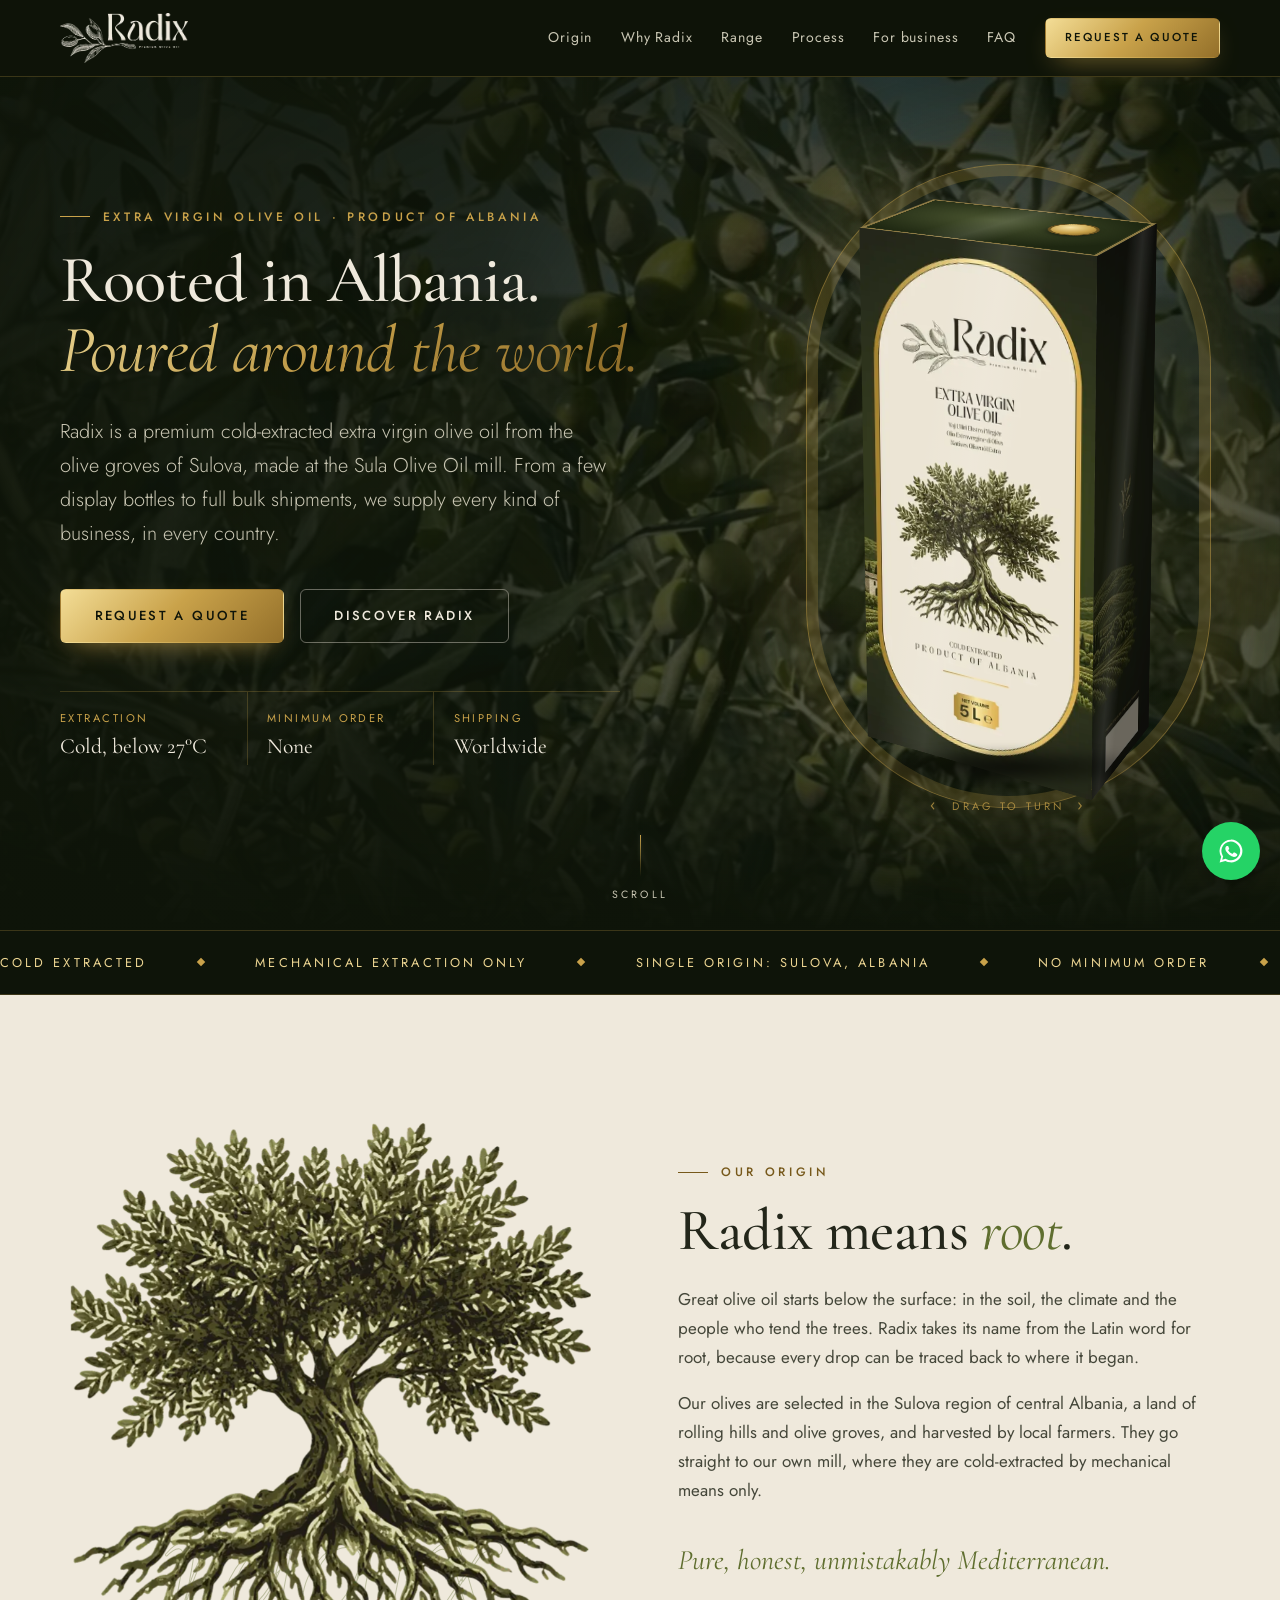
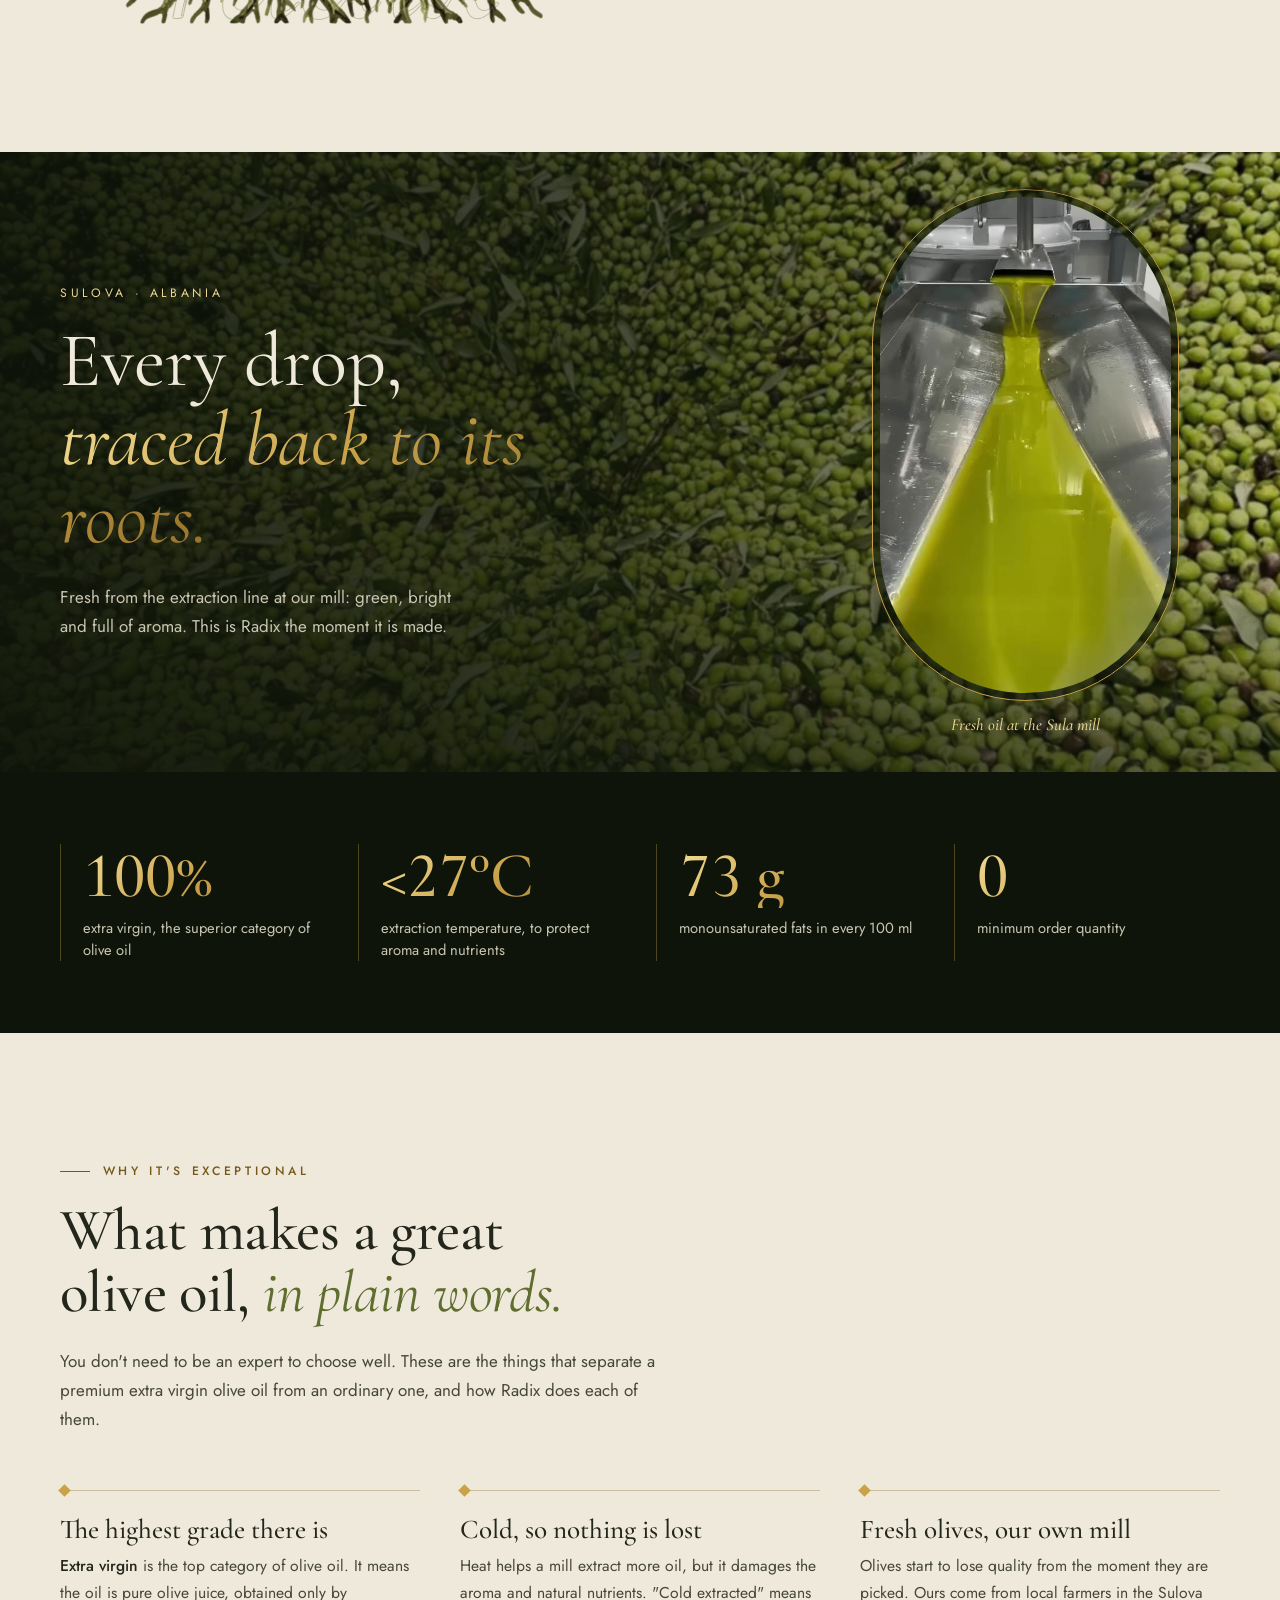
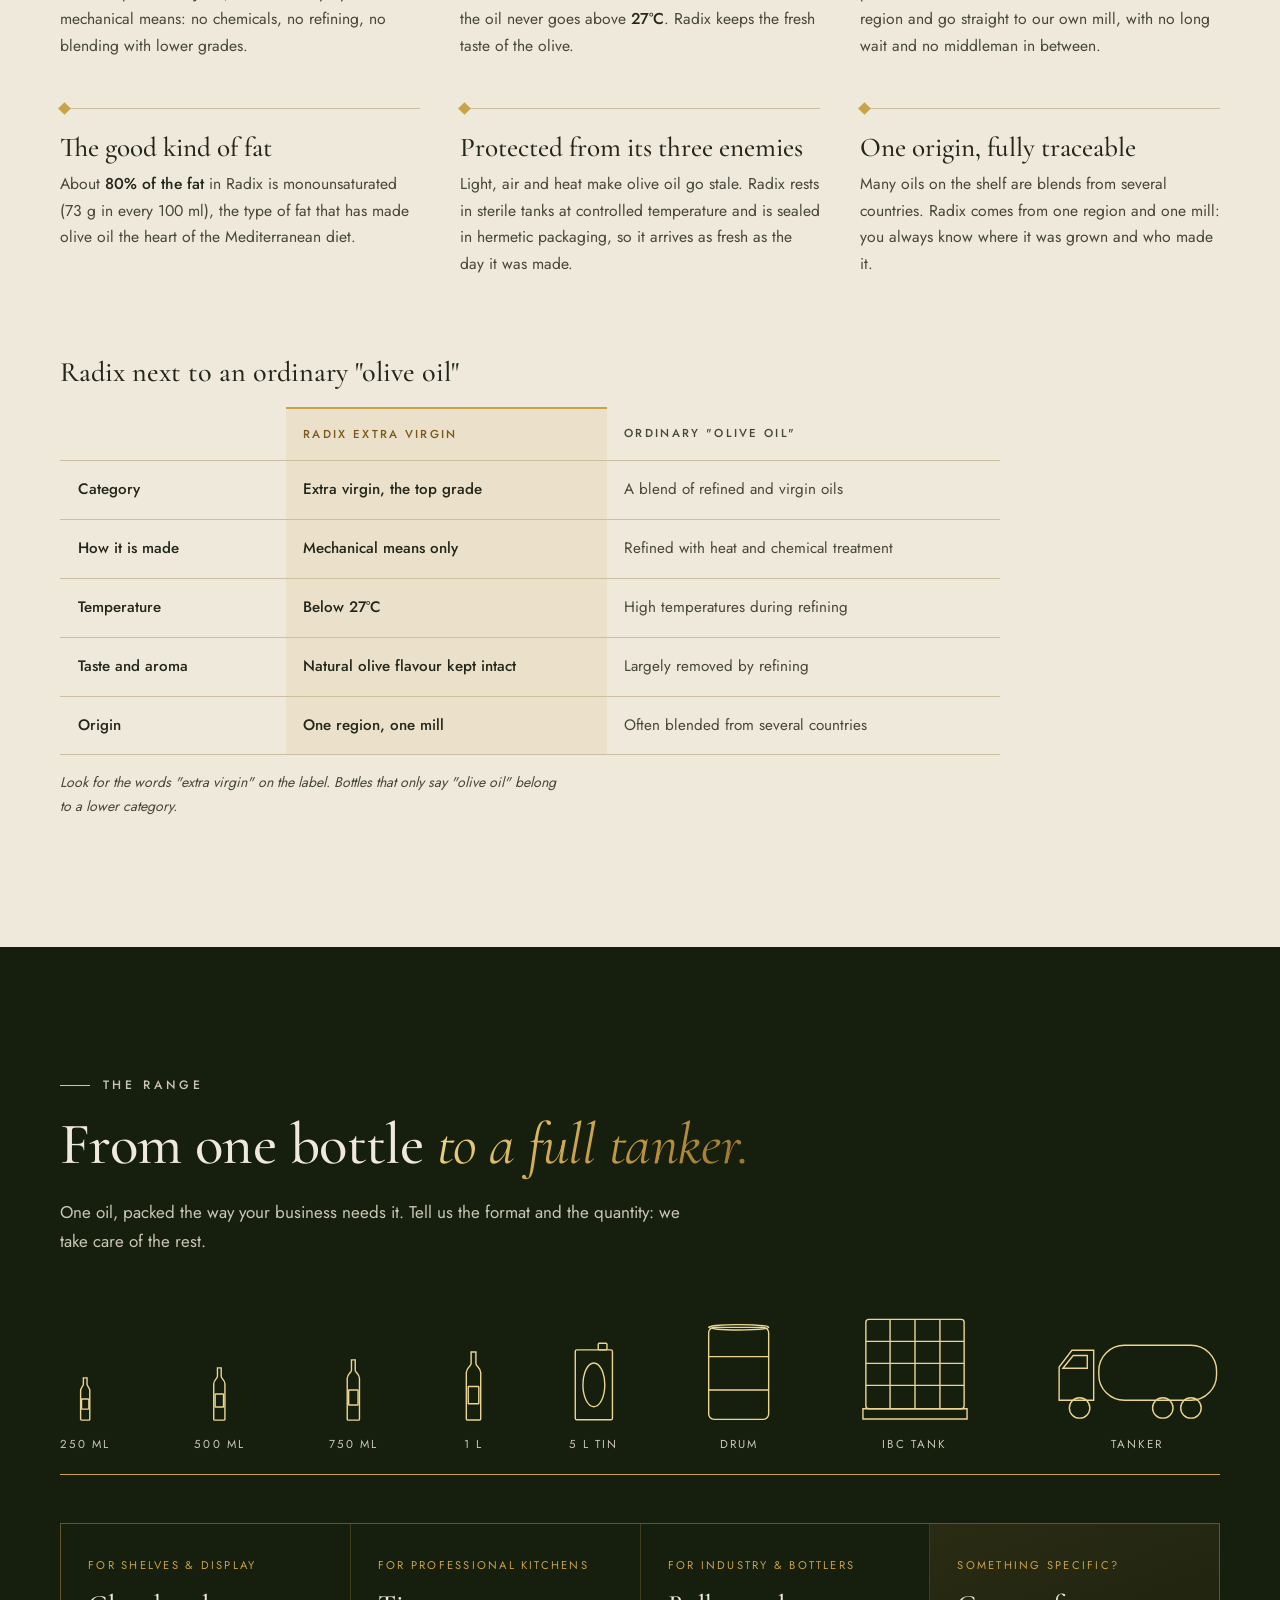
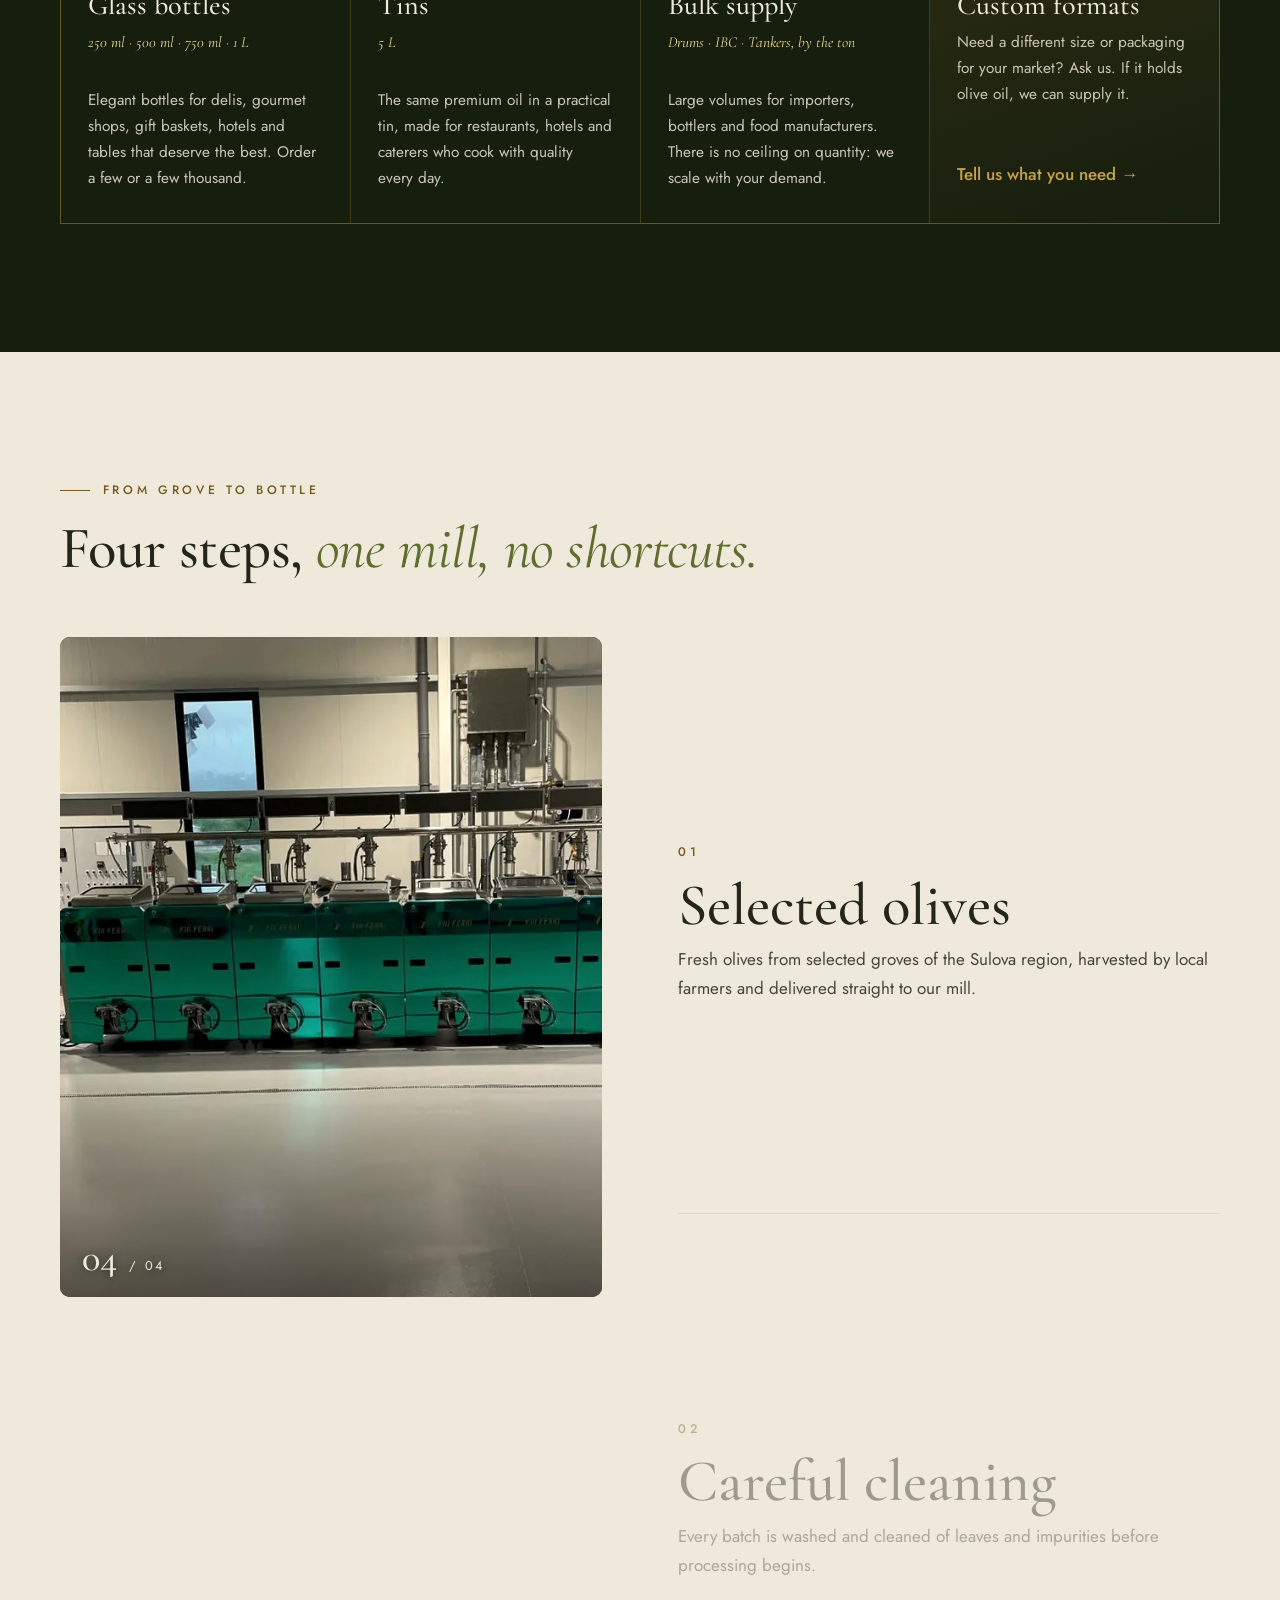
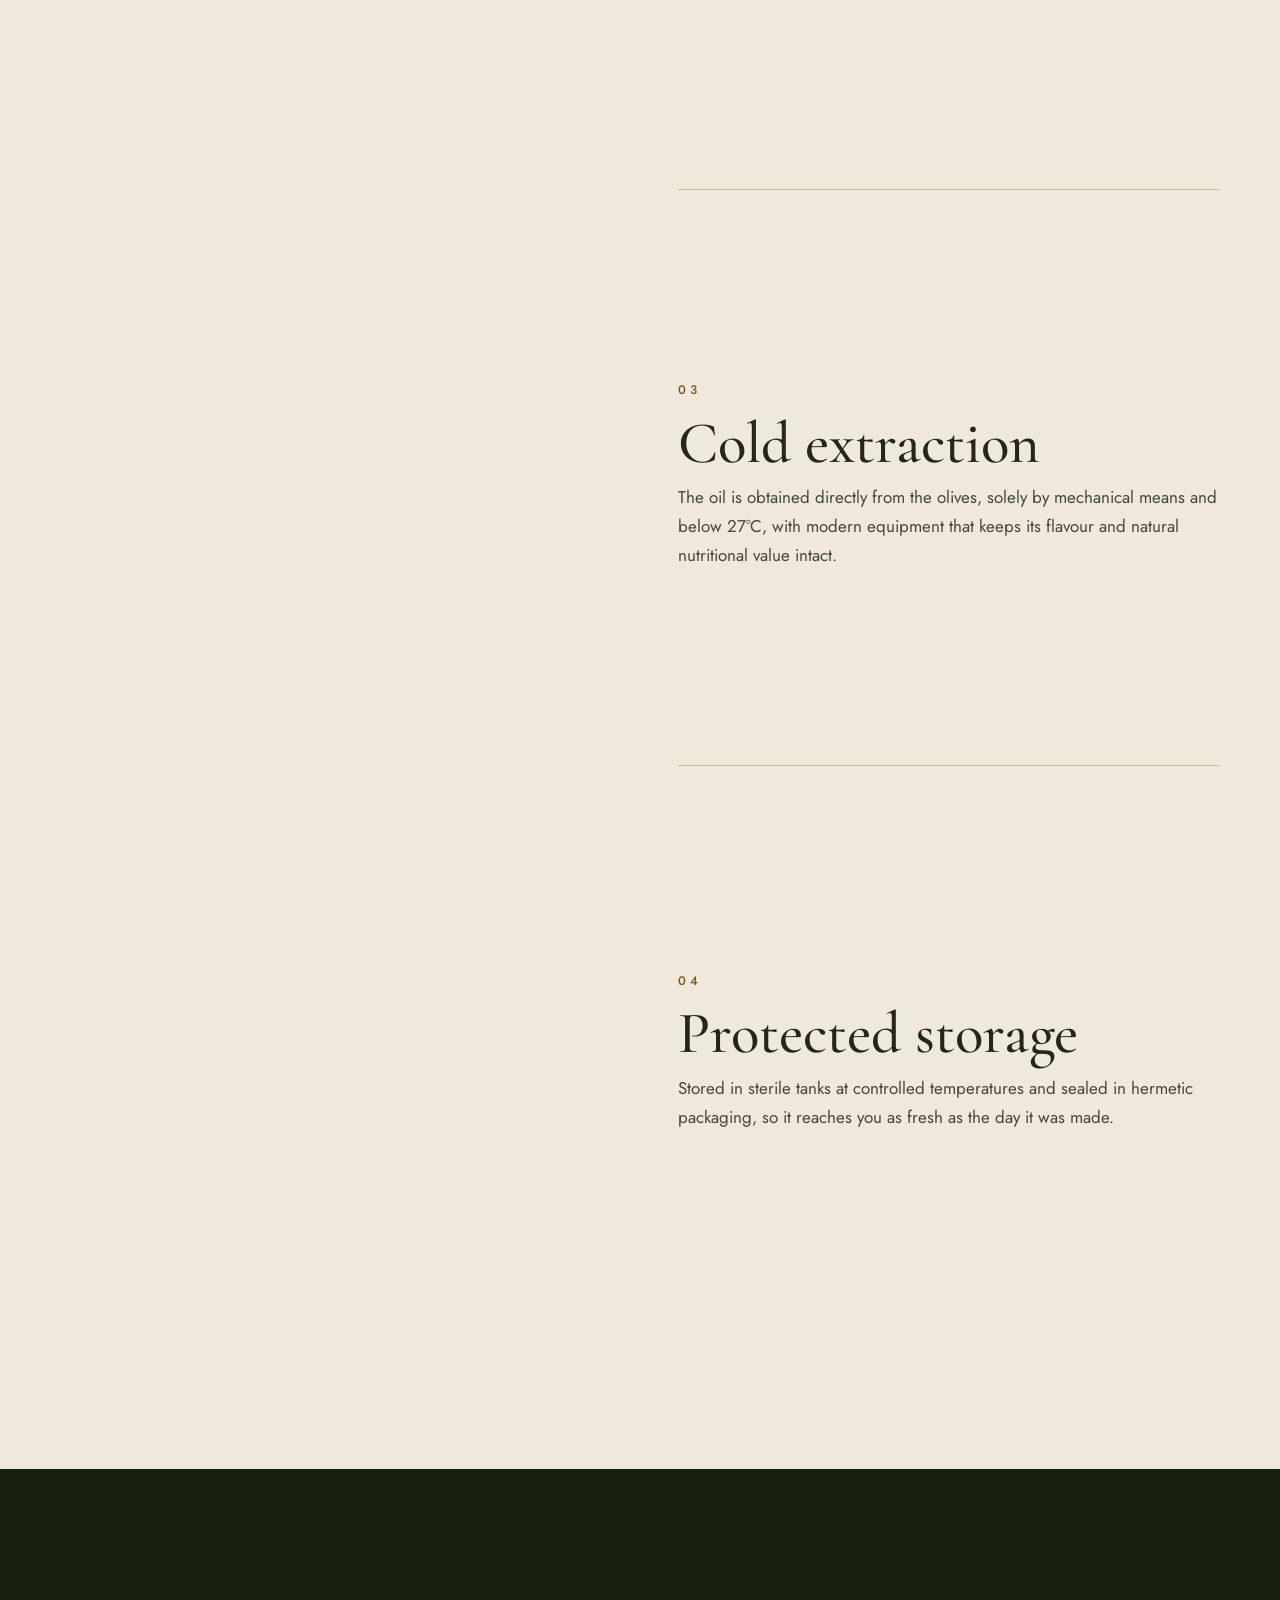
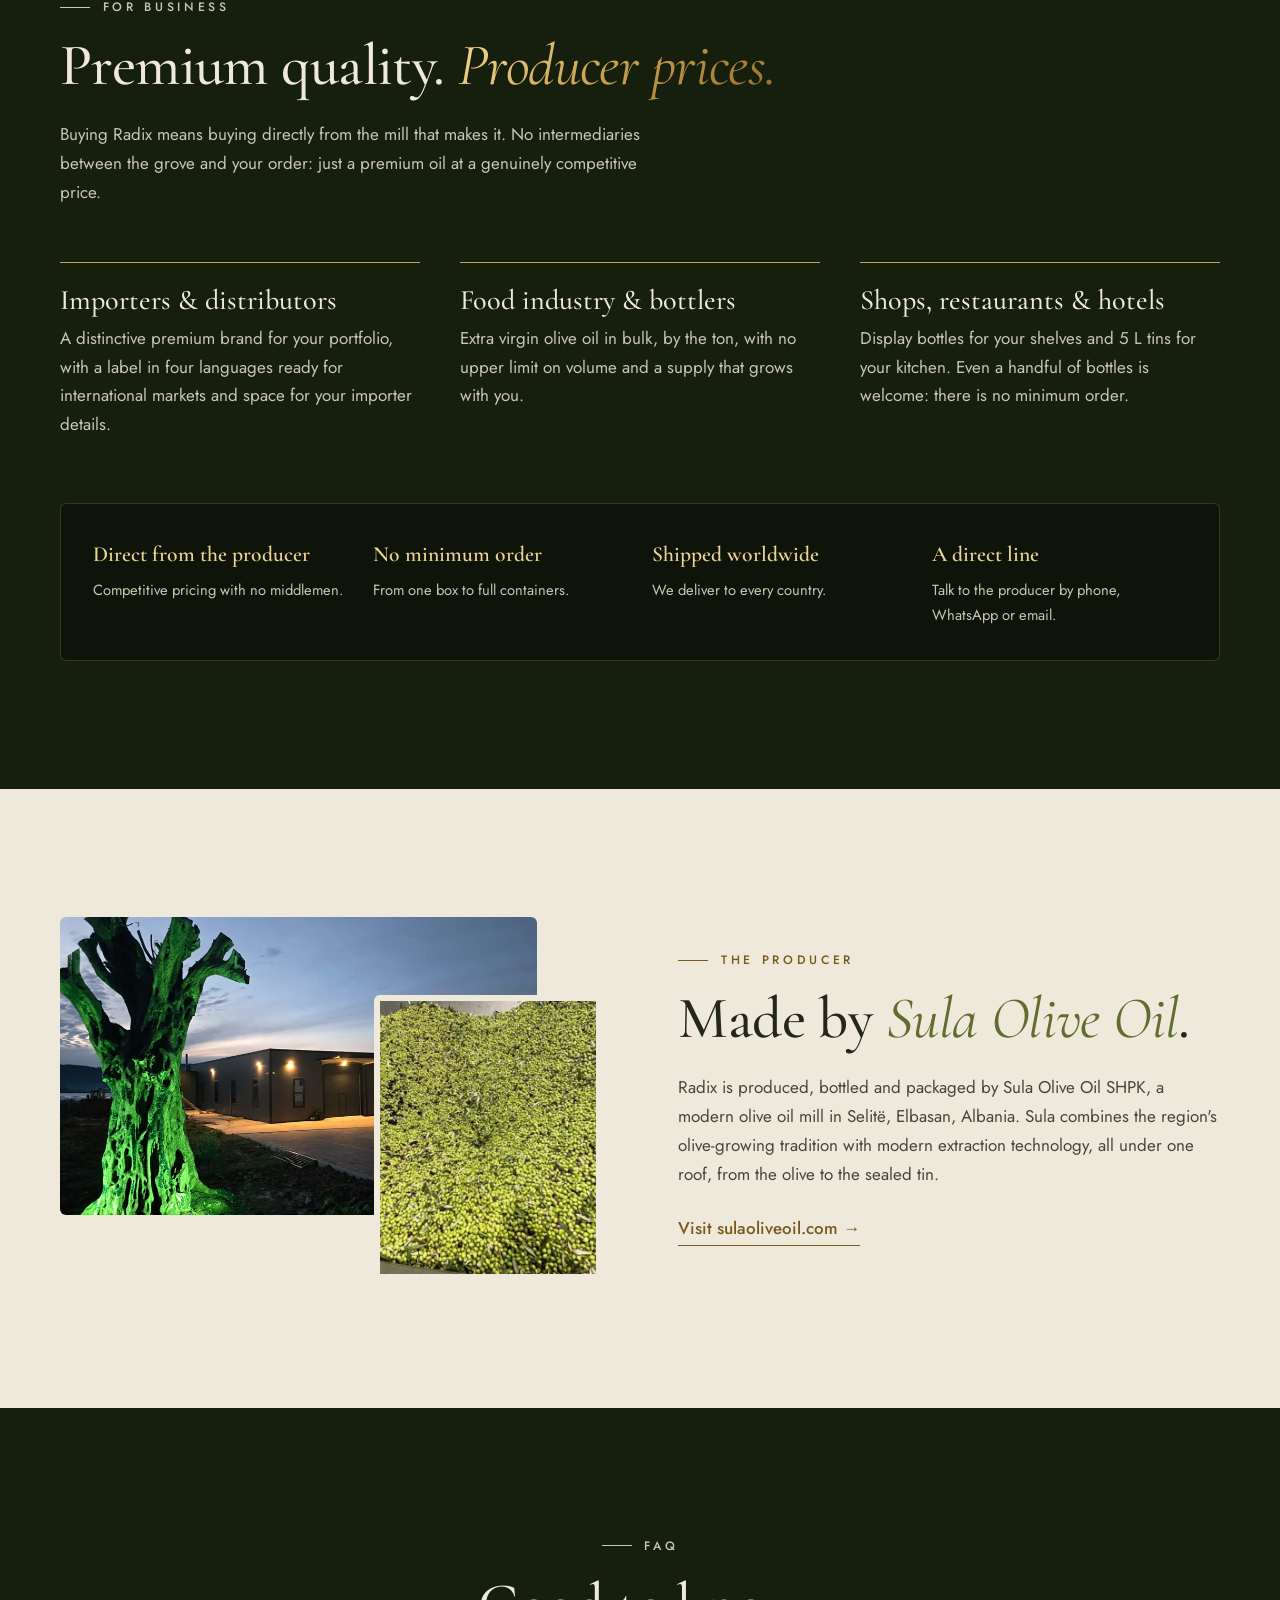
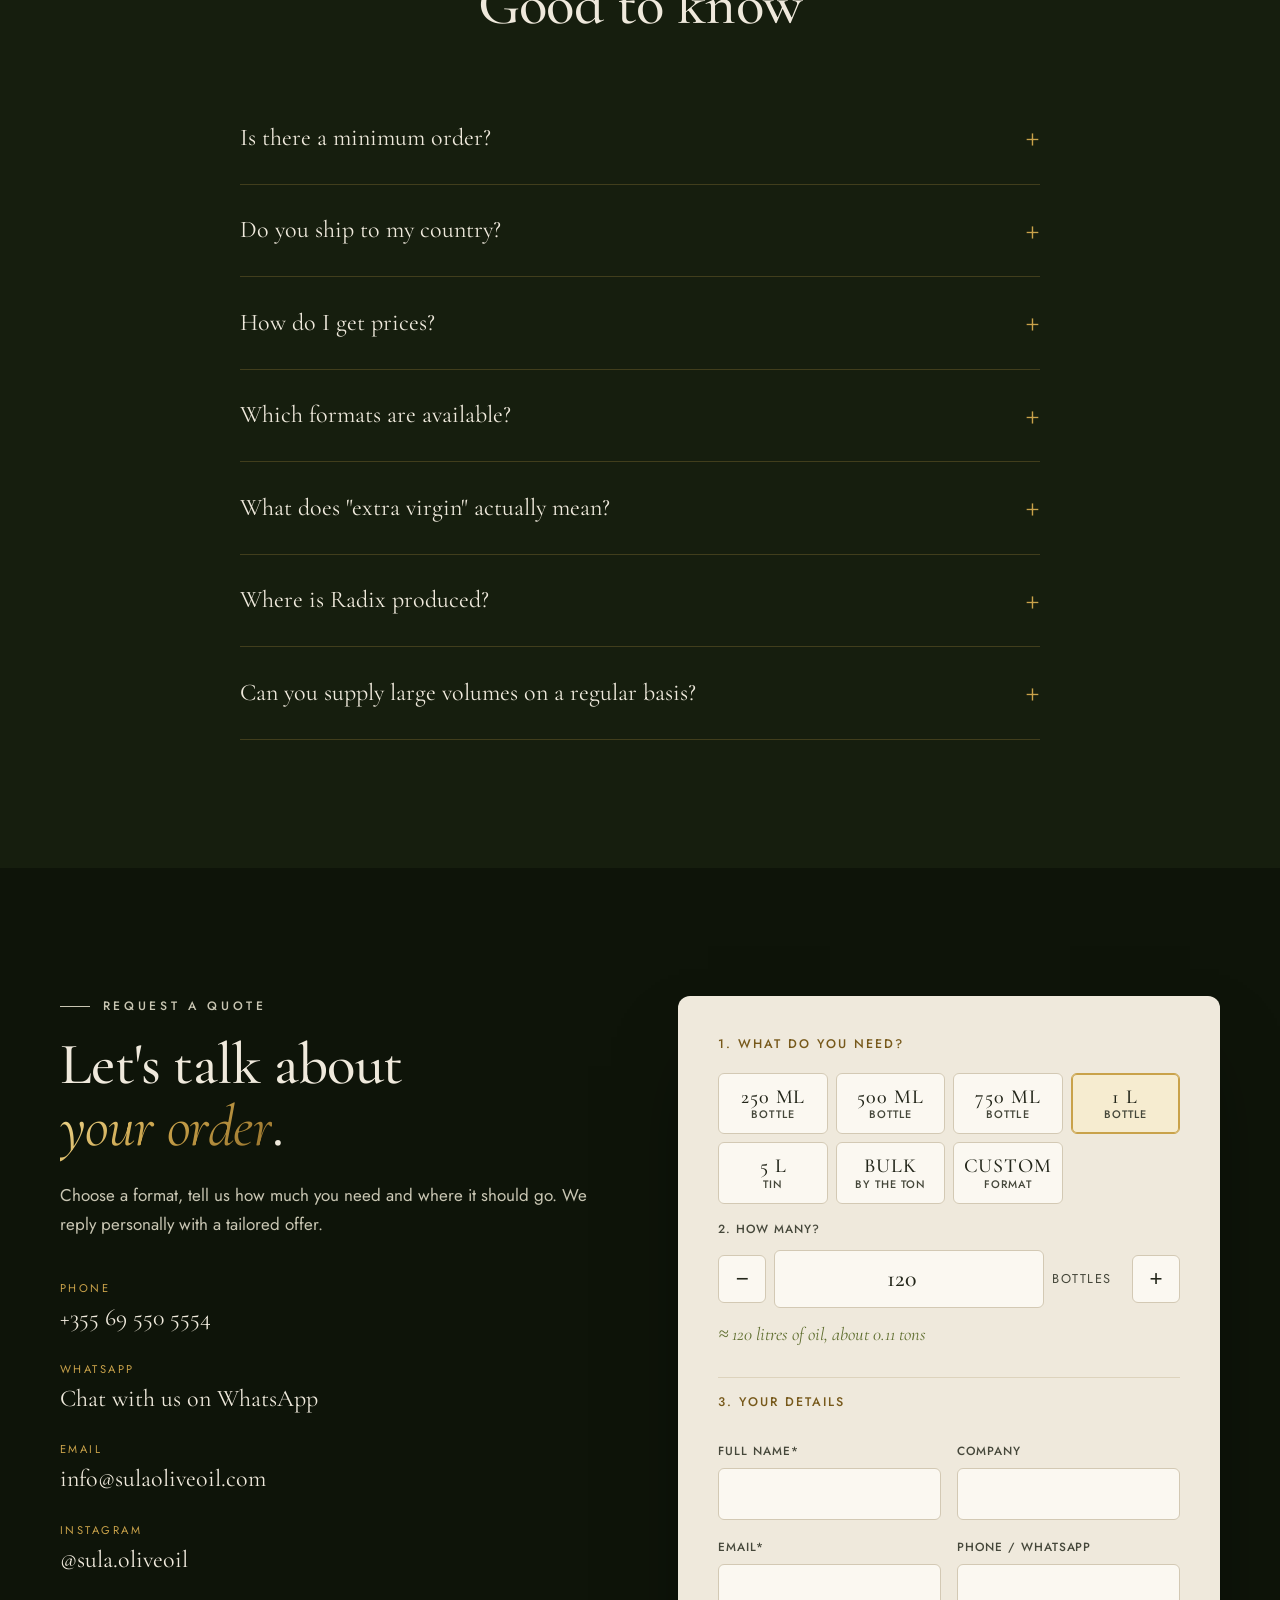
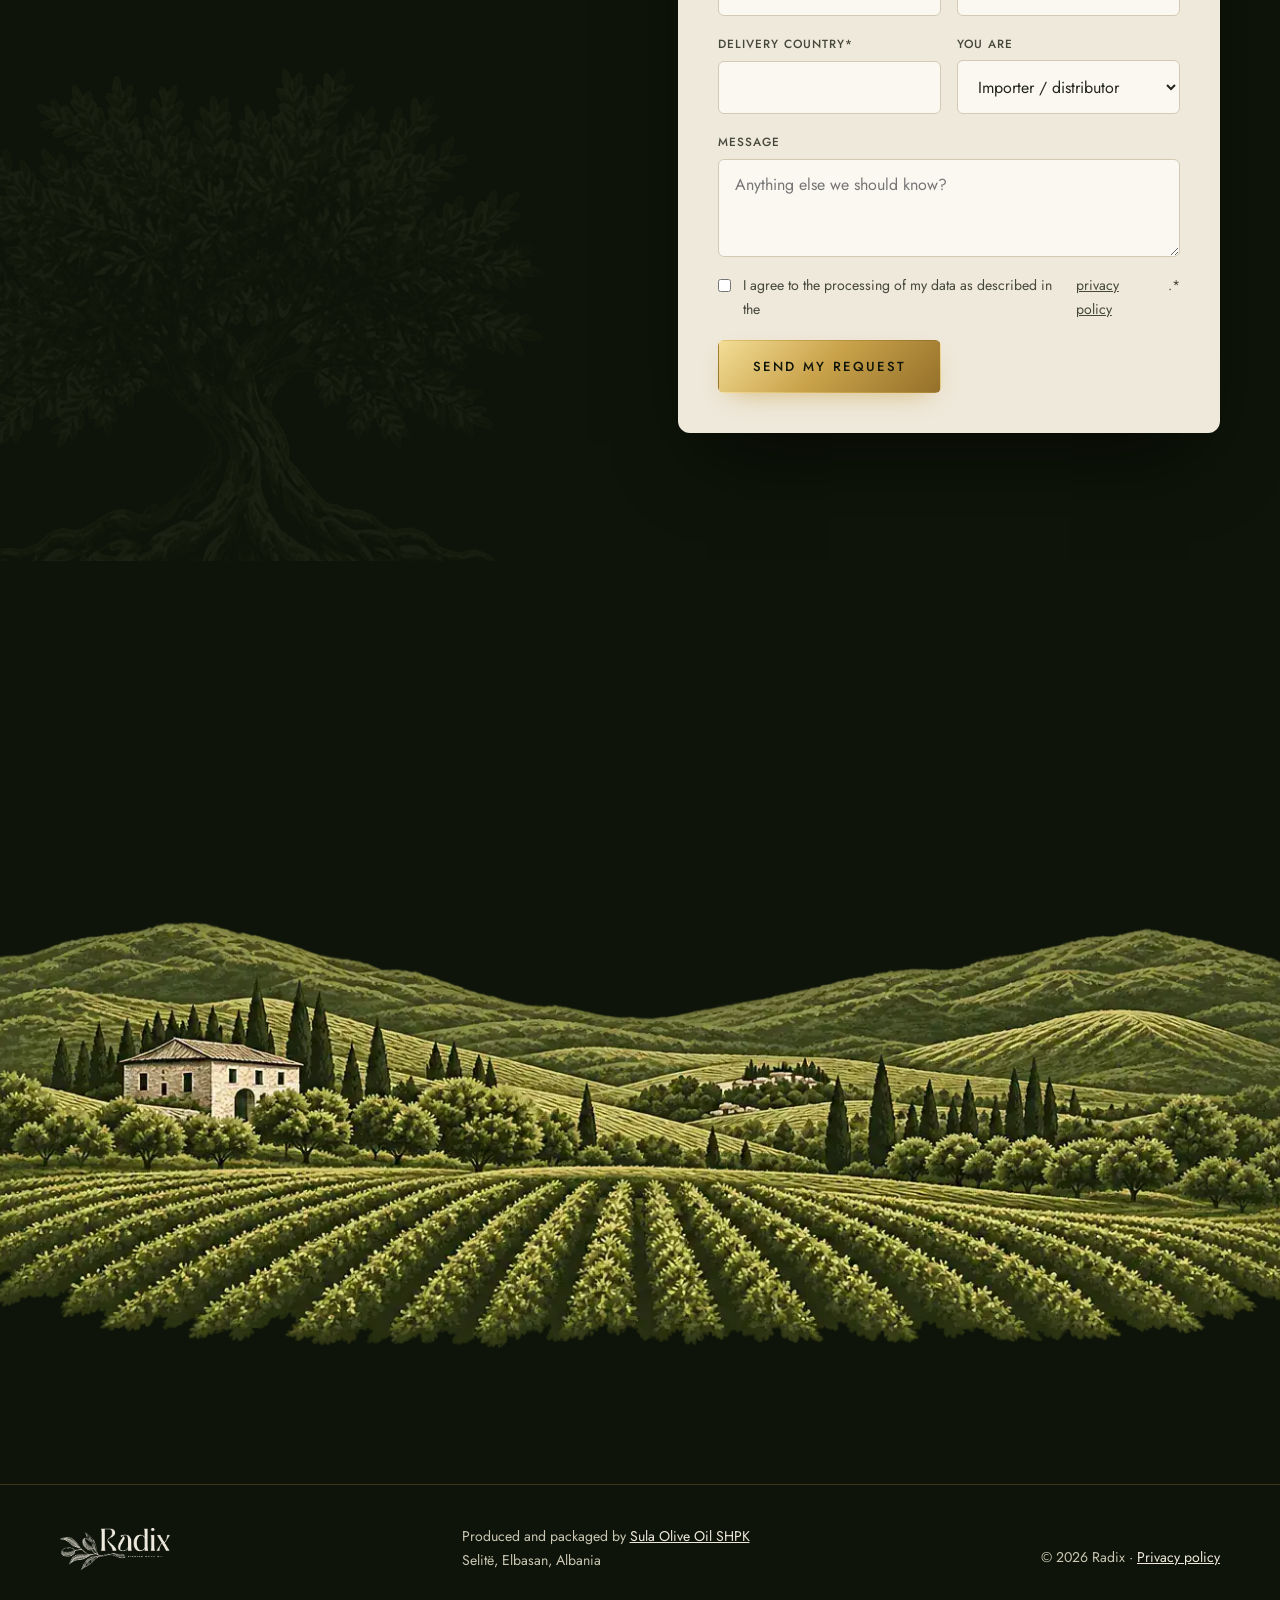
==== commit 9e1024d6: "Sito Radix: tolto il primo video, foto dei macchinari e della sala nel processo Co-Authored-By: Clau" ====
--- a/clienti/sula/radix-sito/index.html
+++ b/clienti/sula/radix-sito/index.html
@@ -247,15 +247,15 @@
         <div class="process__media" aria-hidden="true">
           <img class="is-active" src="assets/photo-harvest.webp" alt="" width="640" height="800" loading="lazy">
           <img src="assets/photo-cleaning.webp" alt="" width="640" height="800" loading="lazy">
-          <video src="assets/oil-curtain.mp4" poster="assets/oil-curtain-poster.jpg" muted loop playsinline preload="none"></video>
           <img src="assets/photo-extraction.webp" alt="" width="640" height="800" loading="lazy">
+          <img src="assets/photo-hall.webp" alt="" width="640" height="800" loading="lazy">
           <span class="process__count"><b>01</b> / 04</span>
         </div>
         <ol class="process__steps">
           <li class="is-active"><img src="assets/photo-harvest.webp" alt="Harvest nets full of olives under the trees" width="640" height="800" loading="lazy"><h3>Selected olives</h3><p>Fresh olives from selected groves of the Sulova region, harvested by local farmers and delivered straight to our mill.</p></li>
           <li><img src="assets/photo-cleaning.webp" alt="Fresh green olives moving through the washing line" width="640" height="800" loading="lazy"><h3>Careful cleaning</h3><p>Every batch is washed and cleaned of leaves and impurities before processing begins.</p></li>
-          <li><video class="step__video" src="assets/oil-curtain.mp4" poster="assets/oil-curtain-poster.jpg" muted loop playsinline preload="none" data-autoplay aria-hidden="true"></video><h3>Cold extraction</h3><p>The oil is obtained directly from the olives, solely by mechanical means and below 27°C, with modern equipment that keeps its flavour and natural nutritional value intact.</p></li>
-          <li><img src="assets/photo-extraction.webp" alt="Processing equipment inside the Sula Olive Oil mill" width="640" height="800" loading="lazy"><h3>Protected storage</h3><p>Stored in sterile tanks at controlled temperatures and sealed in hermetic packaging, so it reaches you as fresh as the day it was made.</p></li>
+          <li><img src="assets/photo-extraction.webp" alt="Extraction machinery inside the Sula Olive Oil mill" width="640" height="800" loading="lazy"><h3>Cold extraction</h3><p>The oil is obtained directly from the olives, solely by mechanical means and below 27°C, with modern equipment that keeps its flavour and natural nutritional value intact.</p></li>
+          <li><img src="assets/photo-hall.webp" alt="The clean processing hall of the Sula Olive Oil mill" width="640" height="800" loading="lazy"><h3>Protected storage</h3><p>Stored in sterile tanks at controlled temperatures and sealed in hermetic packaging, so it reaches you as fresh as the day it was made.</p></li>
         </ol>
       </div>
     </div>
--- a/clienti/sula/radix-sito/style.css
+++ b/clienti/sula/radix-sito/style.css
@@ -175,7 +175,7 @@
 .process__steps{list-style:none;counter-reset:s}
 .process__steps li{counter-increment:s;min-height:64vh;display:flex;flex-direction:column;justify-content:center;border-top:1px solid var(--rule);transition:opacity .5s}
 .process__steps li:first-child{border-top:0}
-.process__steps img,.process__steps video{display:none}
+.process__steps img{display:none}
 .process__steps h3{font-size:var(--step-3)}
 .process__steps h3::before{content:"0" counter(s);display:block;font:500 .78rem/1 var(--f-body);letter-spacing:.3em;color:var(--gold-deep);margin-bottom:1rem}
 .js .process__steps li{opacity:.4}
@@ -270,7 +270,7 @@
   .process__media{display:none}
   .process__steps li{min-height:0;padding-block:2rem}
   .js .process__steps li{opacity:1}
-  .process__steps img,.process__steps video{display:block;width:100%;aspect-ratio:4/3;object-fit:cover;border-radius:8px;margin-bottom:1.4rem}
+  .process__steps img{display:block;width:100%;aspect-ratio:4/3;object-fit:cover;border-radius:8px;margin-bottom:1.4rem}
   .scale{overflow-x:auto;justify-content:flex-start;gap:1.6rem;padding-bottom:1rem}
   .scale li{flex:none}
 }
